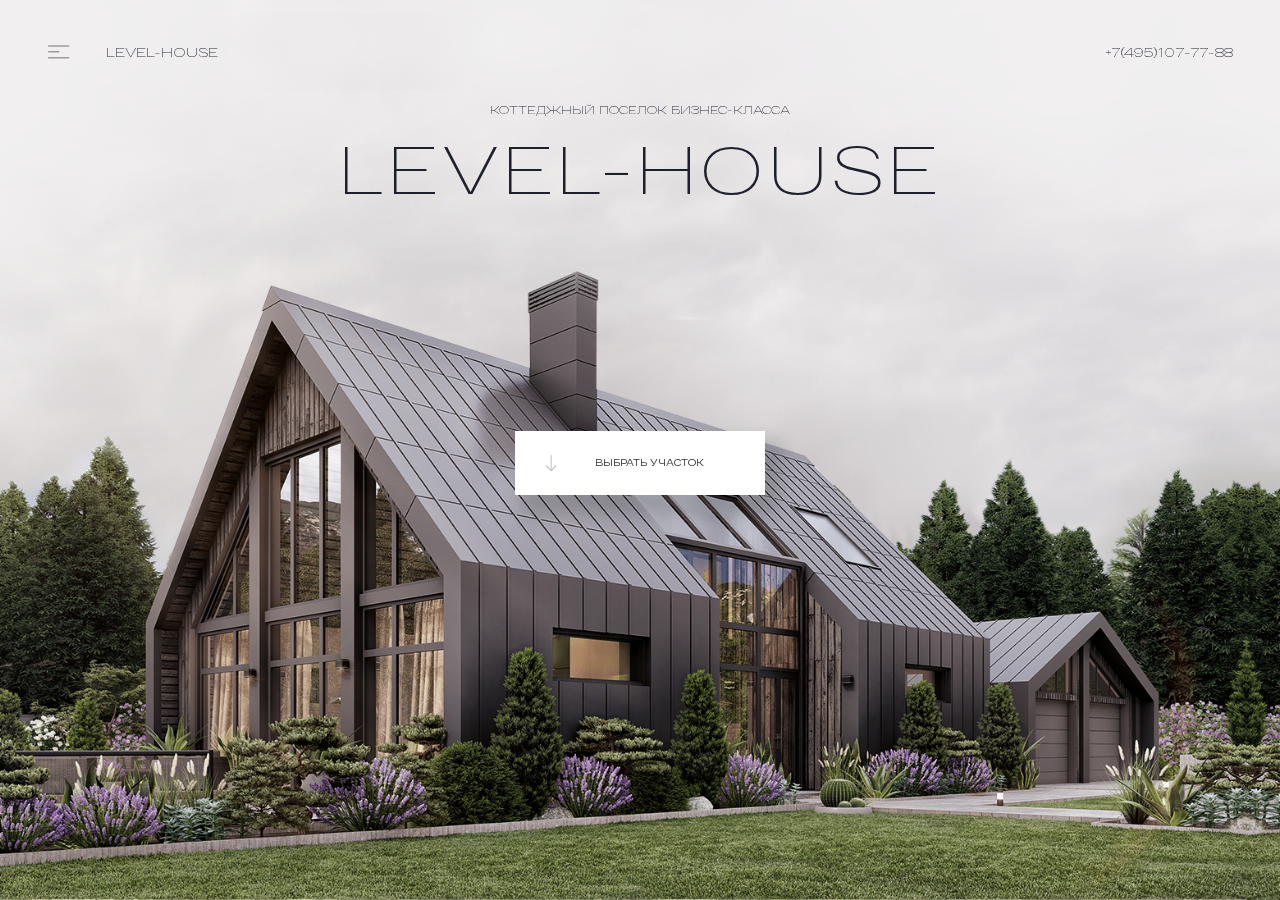
==== index.html @ c8d1fe2a "Add files via upload" ====
<!DOCTYPE html>
<html lang="ru">
<head>
	<meta charset="UTF-8">
	<title>Продажа участков в современном коттеджном посёлке Level House</title>
	<meta name="viewport" content="width=device-width, initial-scale=1 , maximum-scale=1">
	<meta name="format-detection" content="telephone=no">
	<!-- title icon-->
	<link rel="icon" href="img/favic.png" sizes="32x32" />
	<!-- libs css-->
	<link rel="stylesheet" href="css/libs.min.css">
	<!-- main css -->
	<link rel="stylesheet" href="libs/OwlCarousel2-2.3.4/dist/assets/owl.carousel.min.css">
	<link rel="stylesheet" href="libs/OwlCarousel2-2.3.4/dist/assets/owl.theme.default.min.css">
	<link rel="stylesheet" href="css/main.css">
</head>
<body class="">

<div class="dark-window"></div>
<div class="modal-window  modal-window__1">
	<div class="modal-window_close">
		<span>x</span>
	</div>
	<h2 class="modal-window__title">
		КОТТЕДЖ 110 М.КВ 
	</h2>
	<h3 class="modal-window__subtitle">
		Краткое описание дома
	</h3>
	<div class="modal-window-slider">
		<img src="img/1/dom-1 (1).jpg" alt="" class="modal-window-slide">
		<img src="img/1/dom-1 (2).jpg" alt="" class="modal-window-slide">
		<img src="img/1/dom-1 (3).jpg" alt="" class="modal-window-slide">
		<img src="img/1/dom-1 (4).jpg" alt="" class="modal-window-slide">
	</div>	
	<div class="modal-window-subslider">
		<img src="img/1/dom-1 (1).jpg" alt="" class="modal-window-subslider__slide">
		<img src="img/1/dom-1 (2).jpg" alt="" class="modal-window-subslider__slide">
		<img src="img/1/dom-1 (3).jpg" alt="" class="modal-window-subslider__slide">
		<img src="img/1/dom-1 (4).jpg" alt="" class="modal-window-subslider__slide">
	</div>
	<div class="modal-wrapper">
		<div class="homes-slide-left">
			<h3 class="homes-slide__text">
				110 М.КВ
			</h3>
			<div class="homes-slide__option">
				<span class="homes-slide__opt">
					Большая кухня
				</span>
				<span class="homes-slide__opt">
					Сдвоенный зал        
				</span>
			</div>
		</div>
		<div class="homes-arrows">
			<a class="homes-arrow homes-arrow__prev modal__arrow_prev">
				<img src="img/arrows-left.png" alt="">
			</a>
			<a class="homes-arrow homes-arrow__next modal__arrow_next">
				<img src="img/arrows-left.png" alt="">
			</a>
		</div>	
	</div>
</div>
<div class="modal-window modal-window__2">
	<div class="modal-window_close">
		<span>x</span>
	</div>
	<h2 class="modal-window__title">
		КОТТЕДЖ 150 М.КВ 
	</h2>
	<h3 class="modal-window__subtitle">
		Краткое описание дома
	</h3>
	<div class="modal-window-slider">
		<img src="img/2/dom-2 (1).jpg" alt="" class="modal-window-slide">
		<img src="img/2/dom-2 (2).jpg" alt="" class="modal-window-slide">
		<img src="img/2/dom-2 (3).jpg" alt="" class="modal-window-slide">
		<img src="img/2/dom-2 (4).jpg" alt="" class="modal-window-slide">
	</div>	
	<div class="modal-window-subslider">
		<img src="img/2/dom-2 (1).jpg" alt="" class="modal-window-subslider__slide">
		<img src="img/2/dom-2 (2).jpg" alt="" class="modal-window-subslider__slide">
		<img src="img/2/dom-2 (3).jpg" alt="" class="modal-window-subslider__slide">
		<img src="img/2/dom-2 (4).jpg" alt="" class="modal-window-subslider__slide">
	</div>
	<div class="modal-wrapper">
		<div class="homes-slide-left">
			<h3 class="homes-slide__text">
				150 М.КВ
			</h3>
			<div class="homes-slide__option">
				<span class="homes-slide__opt">
					Большая кухня
				</span>
				<span class="homes-slide__opt">
					Сдвоенный зал        
				</span>
			</div>
		</div>
		<div class="homes-arrows">
			<a class="homes-arrow homes-arrow__prev modal__arrow_prev">
				<img src="img/arrows-left.png" alt="">
			</a>
			<a class="homes-arrow homes-arrow__next modal__arrow_next">
				<img src="img/arrows-left.png" alt="">
			</a>
		</div>	
	</div>
</div>
<div class="modal-window modal-window__3">
	<div class="modal-window_close">
		<span>x</span>
	</div>
	<h2 class="modal-window__title">
		КОТТЕДЖ 200 М.КВ 
	</h2>
	<h3 class="modal-window__subtitle">
		Краткое описание дома
	</h3>
	<div class="modal-window-slider">
		<img src="img/3/1.jpg" alt="" class="modal-window-slide">
		<img src="img/3/2.jpg" alt="" class="modal-window-slide">
		<img src="img/3/3.jpg" alt="" class="modal-window-slide">
		<img src="img/3/4.jpg" alt="" class="modal-window-slide">
	</div>	
	<div class="modal-window-subslider">
		<img src="img/3/1.jpg" alt="" class="modal-window-subslider__slide">
		<img src="img/3/2.jpg" alt="" class="modal-window-subslider__slide">
		<img src="img/3/3.jpg" alt="" class="modal-window-subslider__slide">
		<img src="img/3/4.jpg" alt="" class="modal-window-subslider__slide">
	</div>
	<div class="modal-wrapper">
		<div class="homes-slide-left">
			<h3 class="homes-slide__text">
				200 М.КВ
			</h3>
			<div class="homes-slide__option">
				<span class="homes-slide__opt">
					Большая кухня
				</span>
				<span class="homes-slide__opt">
					Сдвоенный зал        
				</span>
			</div>
		</div>
		<div class="homes-arrows">
			<a class="homes-arrow homes-arrow__prev modal__arrow_prev">
				<img src="img/arrows-left.png" alt="">
			</a>
			<a class="homes-arrow homes-arrow__next modal__arrow_next">
				<img src="img/arrows-left.png" alt="">
			</a>
		</div>	
	</div>
</div>

<div class="slider-page">
	

	<div class="slider_item header">
			
			<img src="img/header-bg-mobile (1).png" alt="" class="header-bg mob-true">
			<nav class="header-nav wow fadeInUp" data-wow-delay="0.6s">
				<div class="header-nav-left">
					<svg class="burger-button" id="Layer_1" enable-background="new 0 0 64 64" viewBox="0 0 64 64" xmlns="http://www.w3.org/2000/svg"><g><g><g><path d="m59.5 18.5h-55c-1.1 0-2-.9-2-2s.9-2 2-2h55c1.1 0 2 .9 2 2s-.9 2-2 2z"/></g></g></g><g><g><g><path d="m32.5 34.5h-28c-1.1 0-2-.9-2-2s.9-2 2-2h28c1.1 0 2 .9 2 2s-.9 2-2 2z"/></g></g></g><g><g><g><path d="m59.5 50.5h-55c-1.1 0-2-.9-2-2s.9-2 2-2h55c1.1 0 2 .9 2 2s-.9 2-2 2z"/></g></g></g></svg>
					<a href="index.html" class="header-nav__text">
						LEVEL-HOUSE
					</a>
					<svg class="modal-menu__img" id="svg1304" viewBox="0 0 6.3499999 6.3500002" xmlns="http://www.w3.org/2000/svg" xmlns:svg="http://www.w3.org/2000/svg"><g id="layer1" transform="translate(0 -290.65)"><path id="path1319" d="m.79117878 291.17604a.26460982.26460982 0 0 0 -.1855185.45475l2.19521522 2.19418-2.19521522 2.1947a.26460982.26460982 0 1 0 .375171.3731l2.19418152-2.19418 2.1946981 2.19418a.26460982.26460982 0 1 0 .3731038-.3731l-2.1941814-2.1947 2.1941814-2.19418a.26460982.26460982 0 0 0 -.1917195-.45475.26460982.26460982 0 0 0 -.1813843.0801l-2.1946981 2.19469-2.19418152-2.19469a.26460982.26460982 0 0 0 -.1896525-.0801z" font-variant-ligatures="normal" font-variant-position="normal" font-variant-caps="normal" font-variant-numeric="normal" font-variant-alternates="normal" font-feature-settings="normal" text-indent="0" text-align="start" text-decoration-line="none" text-decoration-style="solid" text-decoration-color="rgb(0,0,0)" text-transform="none" text-orientation="mixed" white-space="normal" shape-padding="0" isolation="auto" mix-blend-mode="normal" solid-color="rgb(0,0,0)" solid-opacity="1" vector-effect="none"/></g></svg>
					<div class="modal-menu">
						
						
						<ul class="modal-menu__list">
							<li class="modal-menu__item">
								<a href="#" class="modal-menu__item_1">ГЛАВНАЯ</a>
							</li>
							<li class="modal-menu__item">
								<a href="#" class="modal-menu__item_2">НАШИ ПРОЕКТЫ</a>
							</li>
							<li class="modal-menu__item">
								<a href="#" class="modal-menu__item_3">ВЫБРАТЬ УЧАСТОК  </a>                                      
							</li>
							<li class="modal-menu__item">
								<a href="#" class="modal-menu__item_4">РАССРОЧКА</a>
							</li>
							<li class="modal-menu__item">
								<a href="#" class="modal-menu__item_5">КОНТАКТЫ</a>
							</li>
						</ul>
					</div>
				</div>
				<div class="header-nav-right">
					<a href="tel:+7(495)107-77-88" class="header-nav-phone">
						+7(495)107-77-88
					</a>
				</div>
			</nav>
			<div class="container header-content">
				<h2 class="header-subtitle wow fadeInUp" data-wow-delay="0.6s">
					КОТТЕДЖНЫЙ ПОСЕЛОК БИЗНЕС-КЛАССА
				</h2>
				<h1 class="header-title wow fadeInUp" data-wow-delay="0.6s">
					LEVEL-HOUSE
				</h1>
				<a href="#" class="modal-menu__item_3 header-btn btn-opacity wow fadeInUp" data-wow-delay="0.6s">
					<img class="pc-true" src="img/arrow-bottom.png" alt="">
					<img class="mob-true" src="img/arrow-bottom_white.png" alt="">
					<span>ВЫБРАТЬ УЧАСТОК</span>
				</a>
			</div>
	</div>
	<div class="slider_item homes">
		
		<div class="container">
			<div class="homes-top">
				<h2 class="homes-title" data-animation="fadeInLeft" data-delay="0.3s">
					КОМФОРТ,
					ТЕПЛО,
					ТЕХНОЛОГИИ
				</h2>
				<p class="homes-text" data-animation="fadeInRight" data-delay="0.3s">
					В нашей архитектуре поселка, мы при- <br class="pc-true">
					держиваемся единого стиля фасадов.
					<br>
					<br>
					Место высоких заборов, мы засеиваем <br class="pc-true">
					приусадебные участки живой изгородью.
				</p>
				<div class="homes-arrows" data-animation="fadeInUp" data-delay="0.3s">
					<a class="homes-arrow homes-arrow__prev hms-arrow__prev">
						
						<?xml version="1.0" encoding="iso-8859-1"?>
						<!-- Generator: Adobe Illustrator 19.0.0, SVG Export Plug-In . SVG Version: 6.00 Build 0)  -->
						<svg version="1.1" id="Capa_1" xmlns="http://www.w3.org/2000/svg" xmlns:xlink="http://www.w3.org/1999/xlink" x="0px" y="0px"
							 viewBox="0 0 512.009 512.009" style="enable-background:new 0 0 512.009 512.009;" xml:space="preserve">
						<g>
							<g>
								<path d="M508.625,247.801L508.625,247.801L392.262,131.437c-4.18-4.881-11.526-5.45-16.407-1.269
									c-4.881,4.18-5.45,11.526-1.269,16.407c0.39,0.455,0.814,0.88,1.269,1.269l96.465,96.582H11.636C5.21,244.426,0,249.636,0,256.063
									s5.21,11.636,11.636,11.636H472.32l-96.465,96.465c-4.881,4.18-5.45,11.526-1.269,16.407s11.526,5.45,16.407,1.269
									c0.455-0.39,0.88-0.814,1.269-1.269l116.364-116.364C513.137,259.67,513.137,252.34,508.625,247.801z"/>
							</g>
						</g>
						<g>
						</g>
						<g>
						</g>
						<g>
						</g>
						<g>
						</g>
						<g>
						</g>
						<g>
						</g>
						<g>
						</g>
						<g>
						</g>
						<g>
						</g>
						<g>
						</g>
						<g>
						</g>
						<g>
						</g>
						<g>
						</g>
						<g>
						</g>
						<g>
						</g>
						</svg>

					</a>
					<a class="homes-arrow homes-arrow__next hms-arrow__next">
						
						<?xml version="1.0" encoding="iso-8859-1"?>
						<!-- Generator: Adobe Illustrator 19.0.0, SVG Export Plug-In . SVG Version: 6.00 Build 0)  -->
						<svg version="1.1" id="Capa_1" xmlns="http://www.w3.org/2000/svg" xmlns:xlink="http://www.w3.org/1999/xlink" x="0px" y="0px"
							 viewBox="0 0 512.009 512.009" style="enable-background:new 0 0 512.009 512.009;" xml:space="preserve">
						<g>
							<g>
								<path d="M508.625,247.801L508.625,247.801L392.262,131.437c-4.18-4.881-11.526-5.45-16.407-1.269
									c-4.881,4.18-5.45,11.526-1.269,16.407c0.39,0.455,0.814,0.88,1.269,1.269l96.465,96.582H11.636C5.21,244.426,0,249.636,0,256.063
									s5.21,11.636,11.636,11.636H472.32l-96.465,96.465c-4.881,4.18-5.45,11.526-1.269,16.407s11.526,5.45,16.407,1.269
									c0.455-0.39,0.88-0.814,1.269-1.269l116.364-116.364C513.137,259.67,513.137,252.34,508.625,247.801z"/>
							</g>
						</g>
						<g>
						</g>
						<g>
						</g>
						<g>
						</g>
						<g>
						</g>
						<g>
						</g>
						<g>
						</g>
						<g>
						</g>
						<g>
						</g>
						<g>
						</g>
						<g>
						</g>
						<g>
						</g>
						<g>
						</g>
						<g>
						</g>
						<g>
						</g>
						<g>
						</g>
						</svg>

					</a>
				</div>	
			</div>
				
		</div>
		<div class="homes-slider">
			<div class="homes-slide" data-animation="fadeInUp" data-delay="0.3s">
				<img src="img/1/dom-1 (2).jpg" alt="" class="homes-slide-img">
				<div class="homes-slide-bottom">
					<div class="homes-slide-left">
						<h3 class="homes-slide__text">
							110 М.КВ
						</h3>
						<div class="homes-slide__option">
							<span class="homes-slide__opt">
								Большая кухня
							</span>
							<span class="homes-slide__opt">
								Сдвоенный зал        
							</span>
						</div>
					</div>
					<div class="homes-slide-right">
						<a href="#" class="homes-btn__more homes-btn__more_1">
							ПОДРОБНЕЕ
						</a>
						<a href="#" class="homes-btn__more homes-btn_panoram">
							<img src="img/glaz.png" alt="">
							ПАНОРАМА
						</a>
					</div>
				</div>
			</div>
			<div class="homes-slide" data-animation="fadeInUp" data-delay="0.3s">
				<img src="img/2/dom-2 (1).jpg" alt="" class="homes-slide-img">
				<div class="homes-slide-bottom">
					<div class="homes-slide-left">
						<h3 class="homes-slide__text">
							150 М.КВ
						</h3>
						<div class="homes-slide__option">
							<span class="homes-slide__opt">
								Большая кухня
							</span>
							<span class="homes-slide__opt">
								Сдвоенный зал        
							</span>
						</div>
					</div>
					<div class="homes-slide-right">
						<a href="#" class="homes-btn__more homes-btn__more_2">
							ПОДРОБНЕЕ
						</a>
						<a href="#" class="homes-btn__more homes-btn_panoram">
							<img src="img/glaz.png" alt="">
							ПАНОРАМА
						</a>
					</div>
				</div>
			</div>
			<div class="homes-slide" data-animation="fadeInUp" data-delay="0.3s">
				<img src="img/3/1.jpg" alt="" class="homes-slide-img">
				<div class="homes-slide-bottom">
					<div class="homes-slide-left">
						<h3 class="homes-slide__text">
							200 М.КВ
						</h3>
						<div class="homes-slide__option">
							<span class="homes-slide__opt">
								Большая кухня
							</span>
							<span class="homes-slide__opt">
								Сдвоенный зал        
							</span>
						</div>
					</div>
					<div class="homes-slide-right">
						<a href="#" class="homes-btn__more homes-btn__more_3">
							ПОДРОБНЕЕ
						</a>
						<a href="#" class="homes-btn__more homes-btn_panoram">
							<img src="img/glaz.png" alt="">
							ПАНОРАМА
						</a>
					</div>
				</div>
			</div>
			
		</div>
	</div>
	<div class="slider_item maps" id="maps">
		<img src="img/map.png" alt="" class="maps-img pc-true" data-animation="fadeIn" data-delay="0.3s">
		<img src="img/map-mobile.png" alt="" class="maps-img mob-true">
		<div class="container">
			<div class="maps-content" data-animation="fadeInLeft" data-delay="0.3s">
				<a href="#" class="homes-btn__more homes-btn_panoram">
					<img src="img/glaz.png" alt="">
					ПАНОРАМА
				</a>
				<ul class="maps-list">
					<li class="maps-list__item">
						<a href="#">
							КПП
						</a>
					</li>
					<li class="maps-list__item">
						<a href="#">
							ГОСТЕВАЯ ПАРКОВКА
						</a>
					</li>
					<li class="maps-list__item">
						<a href="#">
							ЗОНА БАРБЕКЮ №1
						</a>
					</li>
					<li class="maps-list__item">
						<a href="#">
							ТЕННИСТНЫЙ КОРТ
						</a>
					</li>
					<li class="maps-list__item">
						<a href="#">
							СПОРТИВНАЯ ПЛОЩАДКА
						</a>
					</li>
					<li class="maps-list__item">
						<a href="#">
							ПРОГУЛОЧНАЯ ЗОНА
						</a>
					</li>
					<li class="maps-list__item">
						<a href="#">
							ДЕТСКАЯ ПЛОЩАКА №1
						</a>
					</li>
					<li class="maps-list__item">
						<a href="#">
							ДЕТСКАЯ ПЛОЩАКА №2
						</a>
					</li>
					<li class="maps-list__item">
						<a href="#">
							ЗОНА ТОРГОВЛИ
						</a>
					</li>
					<li class="maps-list__item">
						<a href="#">
							ЗОНА БАРБЕКЮ №2
						</a>
					</li>
					<li class="maps-list__item">
						<a href="#">
							ПЛЯЖ №1
						</a>
					</li>
					<li class="maps-list__item">
						<a href="#">
							ПЛЯЖ №2
						</a>
					</li>
				</ul>
			</div>
		</div>
	</div>
	<section class="slider_item contacts">
		<img src="img/contact-bg.png" alt="" class="contacts-bg pc-true">
		<img src="img/contacts-lien-mob (1).png" alt="" class="contacts-bg mob-true">
		<img src="img/phone.png" alt="" class="contacts-phone" data-animation="fadeInLeft" data-delay="0.3s">
		<div class="container">
			<div class="contacts-content" data-animation="fadeInRight" data-delay="0.3s">
				<h3 class="contacts-subtitle">
					СВЯЖИТЕСЬ
				</h3>
				<h2 class="contacts-title">
					С НАМИ
				</h2>
				<form action="" class="contacts-form">
					<input type="text" class="contacts-form__input" placeholder="ВАШЕ ИМЯ">
					
					<input type="text" class="contacts-form__input" placeholder="+7 (925)-11-11-111">
					<button class="contacts-form__btn btn-opacity">
						<img src="img/arrow-top.png" alt="">
						<span>ОСТАВИТЬ ЗАЯВКУ</span>
					</button>
					<div class="contacts-bottom">
						<div class="contacts-block">
							<img src="img/yes.png" alt="">
						</div>
						<p class="contacts-bottom__text">
							Вы соглашаетесь с 
							условиями обработки <br>
							персональных данных  
							<a href="">(ознакомиться)</a>
						</p>
					</div>
				</form>
			</div>
		</div>
	</section>
	<div class="slider_item slider-slide slider-slide-1 slider-slide-white">
		<div class="header-nav" data-animation="fadeInUp" data-delay="0.3s">
			<div class="header-nav-left">
					<svg class="burger-button" id="Layer_1" enable-background="new 0 0 64 64" viewBox="0 0 64 64" xmlns="http://www.w3.org/2000/svg"><g><g><g><path d="m59.5 18.5h-55c-1.1 0-2-.9-2-2s.9-2 2-2h55c1.1 0 2 .9 2 2s-.9 2-2 2z"/></g></g></g><g><g><g><path d="m32.5 34.5h-28c-1.1 0-2-.9-2-2s.9-2 2-2h28c1.1 0 2 .9 2 2s-.9 2-2 2z"/></g></g></g><g><g><g><path d="m59.5 50.5h-55c-1.1 0-2-.9-2-2s.9-2 2-2h55c1.1 0 2 .9 2 2s-.9 2-2 2z"/></g></g></g></svg>
					<a href="index.html" class="header-nav__text">
						LEVEL-HOUSE
					</a>
					<svg class="modal-menu__img" id="svg1304" viewBox="0 0 6.3499999 6.3500002" xmlns="http://www.w3.org/2000/svg" xmlns:svg="http://www.w3.org/2000/svg"><g id="layer1" transform="translate(0 -290.65)"><path id="path1319" d="m.79117878 291.17604a.26460982.26460982 0 0 0 -.1855185.45475l2.19521522 2.19418-2.19521522 2.1947a.26460982.26460982 0 1 0 .375171.3731l2.19418152-2.19418 2.1946981 2.19418a.26460982.26460982 0 1 0 .3731038-.3731l-2.1941814-2.1947 2.1941814-2.19418a.26460982.26460982 0 0 0 -.1917195-.45475.26460982.26460982 0 0 0 -.1813843.0801l-2.1946981 2.19469-2.19418152-2.19469a.26460982.26460982 0 0 0 -.1896525-.0801z" font-variant-ligatures="normal" font-variant-position="normal" font-variant-caps="normal" font-variant-numeric="normal" font-variant-alternates="normal" font-feature-settings="normal" text-indent="0" text-align="start" text-decoration-line="none" text-decoration-style="solid" text-decoration-color="rgb(0,0,0)" text-transform="none" text-orientation="mixed" white-space="normal" shape-padding="0" isolation="auto" mix-blend-mode="normal" solid-color="rgb(0,0,0)" solid-opacity="1" vector-effect="none"/></g></svg>
					<div class="modal-menu">
						
						
						<ul class="modal-menu__list">
							<li class="modal-menu__item">
								<a href="#" class="modal-menu__item_1">ГЛАВНАЯ</a>
							</li>
							<li class="modal-menu__item">
								<a href="#" class="modal-menu__item_2">НАШИ ПРОЕКТЫ</a>
							</li>
							<li class="modal-menu__item">
								<a href="#" class="modal-menu__item_3">ВЫБРАТЬ УЧАСТОК  </a>                                      
							</li>
							<li class="modal-menu__item">
								<a href="#" class="modal-menu__item_4">РАССРОЧКА</a>
							</li>
							<li class="modal-menu__item">
								<a href="#" class="modal-menu__item_5">КОНТАКТЫ</a>
							</li>
						</ul>
					</div>
				</div>
				<div class="header-nav-right">
					<a href="tel:+7(495)107-77-88" class="header-nav-phone">
						+7(495)107-77-88
					</a>
				</div>
		</div>
		<div class="container">
			<h2 class="slider-slide__title" data-animation="fadeInUp" data-delay="0.3s">
				ПРИРОДНЫЙ <br>
				ЗАПОВЕДНИК
			</h2>
		</div>
		<div class="slider-slide-text" data-animation="fadeInUp" data-delay="0.3s">
			Единственный заповедник Московской области — это <br>
			островок дикой природы вблизи густонаселенного <br>
			мегаполиса. Здесь можно увидеть уникальные для <br>
			Подмосковья растения и получить незабываемые <br>
			впечатления от встречи с дикими зверями в лесу.
		</div>
	</div>
	<div class="slider_item slider-slide slider-slide-2">
		<div class="header-nav" data-animation="fadeInUp" data-delay="0.3s">
			<div class="header-nav-left">
					<svg class="burger-button" id="Layer_1" enable-background="new 0 0 64 64" viewBox="0 0 64 64" xmlns="http://www.w3.org/2000/svg"><g><g><g><path d="m59.5 18.5h-55c-1.1 0-2-.9-2-2s.9-2 2-2h55c1.1 0 2 .9 2 2s-.9 2-2 2z"/></g></g></g><g><g><g><path d="m32.5 34.5h-28c-1.1 0-2-.9-2-2s.9-2 2-2h28c1.1 0 2 .9 2 2s-.9 2-2 2z"/></g></g></g><g><g><g><path d="m59.5 50.5h-55c-1.1 0-2-.9-2-2s.9-2 2-2h55c1.1 0 2 .9 2 2s-.9 2-2 2z"/></g></g></g></svg>
					<a href="index.html" class="header-nav__text">
						LEVEL-HOUSE
					</a>
					<svg class="modal-menu__img" id="svg1304" viewBox="0 0 6.3499999 6.3500002" xmlns="http://www.w3.org/2000/svg" xmlns:svg="http://www.w3.org/2000/svg"><g id="layer1" transform="translate(0 -290.65)"><path id="path1319" d="m.79117878 291.17604a.26460982.26460982 0 0 0 -.1855185.45475l2.19521522 2.19418-2.19521522 2.1947a.26460982.26460982 0 1 0 .375171.3731l2.19418152-2.19418 2.1946981 2.19418a.26460982.26460982 0 1 0 .3731038-.3731l-2.1941814-2.1947 2.1941814-2.19418a.26460982.26460982 0 0 0 -.1917195-.45475.26460982.26460982 0 0 0 -.1813843.0801l-2.1946981 2.19469-2.19418152-2.19469a.26460982.26460982 0 0 0 -.1896525-.0801z" font-variant-ligatures="normal" font-variant-position="normal" font-variant-caps="normal" font-variant-numeric="normal" font-variant-alternates="normal" font-feature-settings="normal" text-indent="0" text-align="start" text-decoration-line="none" text-decoration-style="solid" text-decoration-color="rgb(0,0,0)" text-transform="none" text-orientation="mixed" white-space="normal" shape-padding="0" isolation="auto" mix-blend-mode="normal" solid-color="rgb(0,0,0)" solid-opacity="1" vector-effect="none"/></g></svg>
					<div class="modal-menu">
						
						
						<ul class="modal-menu__list">
							<li class="modal-menu__item">
								<a href="#" class="modal-menu__item_1">ГЛАВНАЯ</a>
							</li>
							<li class="modal-menu__item">
								<a href="#" class="modal-menu__item_2">НАШИ ПРОЕКТЫ</a>
							</li>
							<li class="modal-menu__item">
								<a href="#" class="modal-menu__item_3">ВЫБРАТЬ УЧАСТОК  </a>                                      
							</li>
							<li class="modal-menu__item">
								<a href="#" class="modal-menu__item_4">РАССРОЧКА</a>
							</li>
							<li class="modal-menu__item">
								<a href="#" class="modal-menu__item_5">КОНТАКТЫ</a>
							</li>
						</ul>
					</div>
				</div>
				<div class="header-nav-right">
					<a href="tel:+7(495)107-77-88" class="header-nav-phone">
						+7(495)107-77-88
					</a>
				</div>
		</div>
		<div class="container">
			<h2 class="slider-slide__title" data-animation="fadeInUp" data-delay="0.3s">
				 ТРИ ОЗЕРА
			</h2>
			<h3 class="slider-slide__subtitle" data-animation="fadeInUp" data-delay="0.3s">
				В ПЕШЕЙ ДОСТУПНОСТИ ОТ ВАШЕГО ДОМА
			</h3>
		</div>
	</div>
	<div class="slider_item slider-slide slider-slide-3 slider-slide-white">
		<nav class="header-nav" data-animation="fadeInUp" data-delay="0.3s">
			<div class="header-nav-left">
					<svg class="burger-button" id="Layer_1" enable-background="new 0 0 64 64" viewBox="0 0 64 64" xmlns="http://www.w3.org/2000/svg"><g><g><g><path d="m59.5 18.5h-55c-1.1 0-2-.9-2-2s.9-2 2-2h55c1.1 0 2 .9 2 2s-.9 2-2 2z"/></g></g></g><g><g><g><path d="m32.5 34.5h-28c-1.1 0-2-.9-2-2s.9-2 2-2h28c1.1 0 2 .9 2 2s-.9 2-2 2z"/></g></g></g><g><g><g><path d="m59.5 50.5h-55c-1.1 0-2-.9-2-2s.9-2 2-2h55c1.1 0 2 .9 2 2s-.9 2-2 2z"/></g></g></g></svg>
					<a href="index.html" class="header-nav__text">
						LEVEL-HOUSE
					</a>
					<svg class="modal-menu__img" id="svg1304" viewBox="0 0 6.3499999 6.3500002" xmlns="http://www.w3.org/2000/svg" xmlns:svg="http://www.w3.org/2000/svg"><g id="layer1" transform="translate(0 -290.65)"><path id="path1319" d="m.79117878 291.17604a.26460982.26460982 0 0 0 -.1855185.45475l2.19521522 2.19418-2.19521522 2.1947a.26460982.26460982 0 1 0 .375171.3731l2.19418152-2.19418 2.1946981 2.19418a.26460982.26460982 0 1 0 .3731038-.3731l-2.1941814-2.1947 2.1941814-2.19418a.26460982.26460982 0 0 0 -.1917195-.45475.26460982.26460982 0 0 0 -.1813843.0801l-2.1946981 2.19469-2.19418152-2.19469a.26460982.26460982 0 0 0 -.1896525-.0801z" font-variant-ligatures="normal" font-variant-position="normal" font-variant-caps="normal" font-variant-numeric="normal" font-variant-alternates="normal" font-feature-settings="normal" text-indent="0" text-align="start" text-decoration-line="none" text-decoration-style="solid" text-decoration-color="rgb(0,0,0)" text-transform="none" text-orientation="mixed" white-space="normal" shape-padding="0" isolation="auto" mix-blend-mode="normal" solid-color="rgb(0,0,0)" solid-opacity="1" vector-effect="none"/></g></svg>
					<div class="modal-menu">
						
						
						<ul class="modal-menu__list">
							<li class="modal-menu__item">
								<a href="#" class="modal-menu__item_1">ГЛАВНАЯ</a>
							</li>
							<li class="modal-menu__item">
								<a href="#" class="modal-menu__item_2">НАШИ ПРОЕКТЫ</a>
							</li>
							<li class="modal-menu__item">
								<a href="#" class="modal-menu__item_3">ВЫБРАТЬ УЧАСТОК  </a>                                      
							</li>
							<li class="modal-menu__item">
								<a href="#" class="modal-menu__item_4">РАССРОЧКА</a>
							</li>
							<li class="modal-menu__item">
								<a href="#" class="modal-menu__item_5">КОНТАКТЫ</a>
							</li>
						</ul>
					</div>
				</div>
				<div class="header-nav-right">
					<a href="tel:+7(495)107-77-88" class="header-nav-phone">
						+7(495)107-77-88
					</a>
				</div>
		</nav>
		<div class="container">
			<h2 class="slider-slide__title" style="opacity: 0">
				СЧАСТЛИВОЕ
			</h2>
			<h3 class="slider-slide__subtitle" style="opacity: 0">
				ДЕТСТВО
			</h3>
			<a href="#maps" class="modal-menu__item_3 header-btn btn-opacity" data-animation="fadeInUp" data-delay="0.3s">
				<img src="img/home.png" alt="">
				<span>ВЫБРАТЬ УЧАСТОК</span>
			</a>
		</div>
	</div>
	<div class="slider_item slider-slide slider-slide-4">
		<div class="header-nav" data-animation="fadeInUp" data-delay="0.3s">
			<div class="header-nav-left">
					<svg class="burger-button" id="Layer_1" enable-background="new 0 0 64 64" viewBox="0 0 64 64" xmlns="http://www.w3.org/2000/svg"><g><g><g><path d="m59.5 18.5h-55c-1.1 0-2-.9-2-2s.9-2 2-2h55c1.1 0 2 .9 2 2s-.9 2-2 2z"/></g></g></g><g><g><g><path d="m32.5 34.5h-28c-1.1 0-2-.9-2-2s.9-2 2-2h28c1.1 0 2 .9 2 2s-.9 2-2 2z"/></g></g></g><g><g><g><path d="m59.5 50.5h-55c-1.1 0-2-.9-2-2s.9-2 2-2h55c1.1 0 2 .9 2 2s-.9 2-2 2z"/></g></g></g></svg>
					<a href="index.html" class="header-nav__text">
						LEVEL-HOUSE
					</a>
					<svg class="modal-menu__img" id="svg1304" viewBox="0 0 6.3499999 6.3500002" xmlns="http://www.w3.org/2000/svg" xmlns:svg="http://www.w3.org/2000/svg"><g id="layer1" transform="translate(0 -290.65)"><path id="path1319" d="m.79117878 291.17604a.26460982.26460982 0 0 0 -.1855185.45475l2.19521522 2.19418-2.19521522 2.1947a.26460982.26460982 0 1 0 .375171.3731l2.19418152-2.19418 2.1946981 2.19418a.26460982.26460982 0 1 0 .3731038-.3731l-2.1941814-2.1947 2.1941814-2.19418a.26460982.26460982 0 0 0 -.1917195-.45475.26460982.26460982 0 0 0 -.1813843.0801l-2.1946981 2.19469-2.19418152-2.19469a.26460982.26460982 0 0 0 -.1896525-.0801z" font-variant-ligatures="normal" font-variant-position="normal" font-variant-caps="normal" font-variant-numeric="normal" font-variant-alternates="normal" font-feature-settings="normal" text-indent="0" text-align="start" text-decoration-line="none" text-decoration-style="solid" text-decoration-color="rgb(0,0,0)" text-transform="none" text-orientation="mixed" white-space="normal" shape-padding="0" isolation="auto" mix-blend-mode="normal" solid-color="rgb(0,0,0)" solid-opacity="1" vector-effect="none"/></g></svg>
					<div class="modal-menu">
						
						
						<ul class="modal-menu__list">
							<li class="modal-menu__item">
								<a href="#" class="modal-menu__item_1">ГЛАВНАЯ</a>
							</li>
							<li class="modal-menu__item">
								<a href="#" class="modal-menu__item_2">НАШИ ПРОЕКТЫ</a>
							</li>
							<li class="modal-menu__item">
								<a href="#" class="modal-menu__item_3">ВЫБРАТЬ УЧАСТОК  </a>                                      
							</li>
							<li class="modal-menu__item">
								<a href="#" class="modal-menu__item_4">РАССРОЧКА</a>
							</li>
							<li class="modal-menu__item">
								<a href="#" class="modal-menu__item_5">КОНТАКТЫ</a>
							</li>
						</ul>
					</div>
				</div>
				<div class="header-nav-right">
					<a href="tel:+7(495)107-77-88" class="header-nav-phone">
						+7(495)107-77-88
					</a>
				</div>
		</div>
		<div class="container">
			<h2 class="slider-slide__title" data-animation="fadeInUp" data-delay="0.3s">
				ОХРАНА
			</h2>
			<h3 class="slider-slide__subtitle" data-animation="fadeInUp" data-delay="0.3s">
				ПО ВСЕМУ ПЕРИМЕТРУ ПОСЕЛКА
			</h3>
			<div class="slider-slide-text" data-animation="fadeInUp" data-delay="0.3s">
				Посёлок расположен у истока  Приокско — Терасного <br>
				заповедника прославившимся своим неповторимым <br>
				хвойным лесом. Среди природы и чистейшего воздуха <br>
				мы решили построить наш общий дом.
			</div>
		</div>
	</div>
	<div class="slider_item slider-slide slider-slide-5">
		<div class="header-nav" data-animation="fadeInUp" data-delay="0.3s">
			<div class="header-nav-left">
					<svg class="burger-button" id="Layer_1" enable-background="new 0 0 64 64" viewBox="0 0 64 64" xmlns="http://www.w3.org/2000/svg"><g><g><g><path d="m59.5 18.5h-55c-1.1 0-2-.9-2-2s.9-2 2-2h55c1.1 0 2 .9 2 2s-.9 2-2 2z"/></g></g></g><g><g><g><path d="m32.5 34.5h-28c-1.1 0-2-.9-2-2s.9-2 2-2h28c1.1 0 2 .9 2 2s-.9 2-2 2z"/></g></g></g><g><g><g><path d="m59.5 50.5h-55c-1.1 0-2-.9-2-2s.9-2 2-2h55c1.1 0 2 .9 2 2s-.9 2-2 2z"/></g></g></g></svg>
					<a href="index.html" class="header-nav__text">
						LEVEL-HOUSE
					</a>
					<svg class="modal-menu__img" id="svg1304" viewBox="0 0 6.3499999 6.3500002" xmlns="http://www.w3.org/2000/svg" xmlns:svg="http://www.w3.org/2000/svg"><g id="layer1" transform="translate(0 -290.65)"><path id="path1319" d="m.79117878 291.17604a.26460982.26460982 0 0 0 -.1855185.45475l2.19521522 2.19418-2.19521522 2.1947a.26460982.26460982 0 1 0 .375171.3731l2.19418152-2.19418 2.1946981 2.19418a.26460982.26460982 0 1 0 .3731038-.3731l-2.1941814-2.1947 2.1941814-2.19418a.26460982.26460982 0 0 0 -.1917195-.45475.26460982.26460982 0 0 0 -.1813843.0801l-2.1946981 2.19469-2.19418152-2.19469a.26460982.26460982 0 0 0 -.1896525-.0801z" font-variant-ligatures="normal" font-variant-position="normal" font-variant-caps="normal" font-variant-numeric="normal" font-variant-alternates="normal" font-feature-settings="normal" text-indent="0" text-align="start" text-decoration-line="none" text-decoration-style="solid" text-decoration-color="rgb(0,0,0)" text-transform="none" text-orientation="mixed" white-space="normal" shape-padding="0" isolation="auto" mix-blend-mode="normal" solid-color="rgb(0,0,0)" solid-opacity="1" vector-effect="none"/></g></svg>
					<div class="modal-menu">
						
						
						<ul class="modal-menu__list">
							<li class="modal-menu__item">
								<a href="#" class="modal-menu__item_1">ГЛАВНАЯ</a>
							</li>
							<li class="modal-menu__item">
								<a href="#" class="modal-menu__item_2">НАШИ ПРОЕКТЫ</a>
							</li>
							<li class="modal-menu__item">
								<a href="#" class="modal-menu__item_3">ВЫБРАТЬ УЧАСТОК  </a>                                      
							</li>
							<li class="modal-menu__item">
								<a href="#" class="modal-menu__item_4">РАССРОЧКА</a>
							</li>
							<li class="modal-menu__item">
								<a href="#" class="modal-menu__item_5">КОНТАКТЫ</a>
							</li>
						</ul>
					</div>
				</div>
				<div class="header-nav-right">
					<a href="tel:+7(495)107-77-88" class="header-nav-phone">
						+7(495)107-77-88
					</a>
				</div>
		</div>
		<div class="container">
			<h2 class="slider-slide__title" data-animation="fadeInUp" data-delay="0.3s">
				ПРОПУСКТНОЙ ПУНКТ И ГОСТЕВОЙ ПАРКИНГ
			</h2>
			<h3 class="slider-slide__subtitle" data-animation="fadeInUp" data-delay="0.3s">
				КПП
			</h3>
			<div class="slider-slide-text" data-animation="fadeInUp" data-delay="0.3s">
				Проезд на территорию поселка, строго контролируется. <br>
				Также вы не будете наблюдать хаотичную парковку <br>
				автомобилей. Мы продумали каждую деталь <br>
				— удобный гостевой паркинг в распоряжении вас и <br>
				ваших гостей.
			</div>
		</div>
	</div>
	<div class="slider_item slider-slide slider-slide-6 slider-slide-white">
		<div class="header-nav" data-animation="fadeInUp" data-delay="0.3s">
			<div class="header-nav-left">
					<svg class="burger-button" id="Layer_1" enable-background="new 0 0 64 64" viewBox="0 0 64 64" xmlns="http://www.w3.org/2000/svg"><g><g><g><path d="m59.5 18.5h-55c-1.1 0-2-.9-2-2s.9-2 2-2h55c1.1 0 2 .9 2 2s-.9 2-2 2z"/></g></g></g><g><g><g><path d="m32.5 34.5h-28c-1.1 0-2-.9-2-2s.9-2 2-2h28c1.1 0 2 .9 2 2s-.9 2-2 2z"/></g></g></g><g><g><g><path d="m59.5 50.5h-55c-1.1 0-2-.9-2-2s.9-2 2-2h55c1.1 0 2 .9 2 2s-.9 2-2 2z"/></g></g></g></svg>
					<a href="index.html" class="header-nav__text">
						LEVEL-HOUSE
					</a>
					<svg class="modal-menu__img" id="svg1304" viewBox="0 0 6.3499999 6.3500002" xmlns="http://www.w3.org/2000/svg" xmlns:svg="http://www.w3.org/2000/svg"><g id="layer1" transform="translate(0 -290.65)"><path id="path1319" d="m.79117878 291.17604a.26460982.26460982 0 0 0 -.1855185.45475l2.19521522 2.19418-2.19521522 2.1947a.26460982.26460982 0 1 0 .375171.3731l2.19418152-2.19418 2.1946981 2.19418a.26460982.26460982 0 1 0 .3731038-.3731l-2.1941814-2.1947 2.1941814-2.19418a.26460982.26460982 0 0 0 -.1917195-.45475.26460982.26460982 0 0 0 -.1813843.0801l-2.1946981 2.19469-2.19418152-2.19469a.26460982.26460982 0 0 0 -.1896525-.0801z" font-variant-ligatures="normal" font-variant-position="normal" font-variant-caps="normal" font-variant-numeric="normal" font-variant-alternates="normal" font-feature-settings="normal" text-indent="0" text-align="start" text-decoration-line="none" text-decoration-style="solid" text-decoration-color="rgb(0,0,0)" text-transform="none" text-orientation="mixed" white-space="normal" shape-padding="0" isolation="auto" mix-blend-mode="normal" solid-color="rgb(0,0,0)" solid-opacity="1" vector-effect="none"/></g></svg>
					<div class="modal-menu">
						
						
						<ul class="modal-menu__list">
							<li class="modal-menu__item">
								<a href="#" class="modal-menu__item_1">ГЛАВНАЯ</a>
							</li>
							<li class="modal-menu__item">
								<a href="#" class="modal-menu__item_2">НАШИ ПРОЕКТЫ</a>
							</li>
							<li class="modal-menu__item">
								<a href="#" class="modal-menu__item_3">ВЫБРАТЬ УЧАСТОК  </a>                                      
							</li>
							<li class="modal-menu__item">
								<a href="#" class="modal-menu__item_4">РАССРОЧКА</a>
							</li>
							<li class="modal-menu__item">
								<a href="#" class="modal-menu__item_5">КОНТАКТЫ</a>
							</li>
						</ul>
					</div>
				</div>
				<div class="header-nav-right">
					<a href="tel:+7(495)107-77-88" class="header-nav-phone">
						+7(495)107-77-88
					</a>
				</div>
		</div>
		<div class="container">
			<h2 class="slider-slide__title" data-animation="fadeInUp" data-delay="0.3s">
				 АЭРОДРОМ «НОВИНКИ»
			</h2>
			<h3 class="slider-slide__subtitle" data-animation="fadeInUp" data-delay="0.3s">
				Получите незабываемые эмоции от летных экскурсий в нашем аэродроме. <br>
				А ценители авиатехники могут совершить прыжок с парашютом <br>
				или посидеть в клубном кафе.
			</h3>
			
		</div>
	</div>
	<div class="slider_item slider-slide slider-slide-7 slider-slide-white">
		<div class="header-nav" data-animation="fadeInUp" data-delay="0.3s">
			<div class="header-nav-left">
					<svg class="burger-button" id="Layer_1" enable-background="new 0 0 64 64" viewBox="0 0 64 64" xmlns="http://www.w3.org/2000/svg"><g><g><g><path d="m59.5 18.5h-55c-1.1 0-2-.9-2-2s.9-2 2-2h55c1.1 0 2 .9 2 2s-.9 2-2 2z"/></g></g></g><g><g><g><path d="m32.5 34.5h-28c-1.1 0-2-.9-2-2s.9-2 2-2h28c1.1 0 2 .9 2 2s-.9 2-2 2z"/></g></g></g><g><g><g><path d="m59.5 50.5h-55c-1.1 0-2-.9-2-2s.9-2 2-2h55c1.1 0 2 .9 2 2s-.9 2-2 2z"/></g></g></g></svg>
					<a href="index.html" class="header-nav__text">
						LEVEL-HOUSE
					</a>
					<svg class="modal-menu__img" id="svg1304" viewBox="0 0 6.3499999 6.3500002" xmlns="http://www.w3.org/2000/svg" xmlns:svg="http://www.w3.org/2000/svg"><g id="layer1" transform="translate(0 -290.65)"><path id="path1319" d="m.79117878 291.17604a.26460982.26460982 0 0 0 -.1855185.45475l2.19521522 2.19418-2.19521522 2.1947a.26460982.26460982 0 1 0 .375171.3731l2.19418152-2.19418 2.1946981 2.19418a.26460982.26460982 0 1 0 .3731038-.3731l-2.1941814-2.1947 2.1941814-2.19418a.26460982.26460982 0 0 0 -.1917195-.45475.26460982.26460982 0 0 0 -.1813843.0801l-2.1946981 2.19469-2.19418152-2.19469a.26460982.26460982 0 0 0 -.1896525-.0801z" font-variant-ligatures="normal" font-variant-position="normal" font-variant-caps="normal" font-variant-numeric="normal" font-variant-alternates="normal" font-feature-settings="normal" text-indent="0" text-align="start" text-decoration-line="none" text-decoration-style="solid" text-decoration-color="rgb(0,0,0)" text-transform="none" text-orientation="mixed" white-space="normal" shape-padding="0" isolation="auto" mix-blend-mode="normal" solid-color="rgb(0,0,0)" solid-opacity="1" vector-effect="none"/></g></svg>
					<div class="modal-menu">
						
						
						<ul class="modal-menu__list">
							<li class="modal-menu__item">
								<a href="#" class="modal-menu__item_1">ГЛАВНАЯ</a>
							</li>
							<li class="modal-menu__item">
								<a href="#" class="modal-menu__item_2">НАШИ ПРОЕКТЫ</a>
							</li>
							<li class="modal-menu__item">
								<a href="#" class="modal-menu__item_3">ВЫБРАТЬ УЧАСТОК  </a>                                      
							</li>
							<li class="modal-menu__item">
								<a href="#" class="modal-menu__item_4">РАССРОЧКА</a>
							</li>
							<li class="modal-menu__item">
								<a href="#" class="modal-menu__item_5">КОНТАКТЫ</a>
							</li>
						</ul>
					</div>
				</div>
				<div class="header-nav-right">
					<a href="tel:+7(495)107-77-88" class="header-nav-phone">
						+7(495)107-77-88
					</a>
				</div>
		</div>
		<div class="container">
			<h2 class="slider-slide__title" data-animation="fadeInUp" data-delay="0.3s">
				ХВОЙНЫЙ ЛЕС
			</h2>
			<h3 class="slider-slide__subtitle" data-animation="fadeInUp" data-delay="0.3s">
				ПЛОЩАДЬЮ БОЛЕЕ 15 КИЛОМЕТРОВ
			</h3>
			<div class="slider-slide-text" data-animation="fadeInUp" data-delay="0.3s">
				Посёлок расположен у истока  Приокско — Терасного <br>
				заповедника прославившимся своим неповторимым <br>
				хвойным лесом. Среди природы и чистейшего воздуха <br>
				мы решили построить наш общий дом.
			</div>
		</div>
	</div>
	<div class="slider_item slider-slide slider-slide-8">
		<div class="header-nav" data-animation="fadeInUp" data-delay="0.3s">
			<div class="header-nav-left">
					<svg class="burger-button" id="Layer_1" enable-background="new 0 0 64 64" viewBox="0 0 64 64" xmlns="http://www.w3.org/2000/svg"><g><g><g><path d="m59.5 18.5h-55c-1.1 0-2-.9-2-2s.9-2 2-2h55c1.1 0 2 .9 2 2s-.9 2-2 2z"/></g></g></g><g><g><g><path d="m32.5 34.5h-28c-1.1 0-2-.9-2-2s.9-2 2-2h28c1.1 0 2 .9 2 2s-.9 2-2 2z"/></g></g></g><g><g><g><path d="m59.5 50.5h-55c-1.1 0-2-.9-2-2s.9-2 2-2h55c1.1 0 2 .9 2 2s-.9 2-2 2z"/></g></g></g></svg>
					<a href="index.html" class="header-nav__text">
						LEVEL-HOUSE
					</a>
					<svg class="modal-menu__img" id="svg1304" viewBox="0 0 6.3499999 6.3500002" xmlns="http://www.w3.org/2000/svg" xmlns:svg="http://www.w3.org/2000/svg"><g id="layer1" transform="translate(0 -290.65)"><path id="path1319" d="m.79117878 291.17604a.26460982.26460982 0 0 0 -.1855185.45475l2.19521522 2.19418-2.19521522 2.1947a.26460982.26460982 0 1 0 .375171.3731l2.19418152-2.19418 2.1946981 2.19418a.26460982.26460982 0 1 0 .3731038-.3731l-2.1941814-2.1947 2.1941814-2.19418a.26460982.26460982 0 0 0 -.1917195-.45475.26460982.26460982 0 0 0 -.1813843.0801l-2.1946981 2.19469-2.19418152-2.19469a.26460982.26460982 0 0 0 -.1896525-.0801z" font-variant-ligatures="normal" font-variant-position="normal" font-variant-caps="normal" font-variant-numeric="normal" font-variant-alternates="normal" font-feature-settings="normal" text-indent="0" text-align="start" text-decoration-line="none" text-decoration-style="solid" text-decoration-color="rgb(0,0,0)" text-transform="none" text-orientation="mixed" white-space="normal" shape-padding="0" isolation="auto" mix-blend-mode="normal" solid-color="rgb(0,0,0)" solid-opacity="1" vector-effect="none"/></g></svg>
					<div class="modal-menu">
						
						
						<ul class="modal-menu__list">
							<li class="modal-menu__item">
								<a href="#" class="modal-menu__item_1">ГЛАВНАЯ</a>
							</li>
							<li class="modal-menu__item">
								<a href="#" class="modal-menu__item_2">НАШИ ПРОЕКТЫ</a>
							</li>
							<li class="modal-menu__item">
								<a href="#" class="modal-menu__item_3">ВЫБРАТЬ УЧАСТОК  </a>                                      
							</li>
							<li class="modal-menu__item">
								<a href="#" class="modal-menu__item_4">РАССРОЧКА</a>
							</li>
							<li class="modal-menu__item">
								<a href="#" class="modal-menu__item_5">КОНТАКТЫ</a>
							</li>
						</ul>
					</div>
				</div>
				<div class="header-nav-right">
					<a href="tel:+7(495)107-77-88" class="header-nav-phone">
						+7(495)107-77-88
					</a>
				</div>
		</div>
		<div class="container">
			<h2 class="slider-slide__title" data-animation="fadeInUp" data-delay="0.3s">
				ПАРК
			</h2>
			<h3 class="slider-slide__subtitle" data-animation="fadeInUp" data-delay="0.3s">
				Здесь есть все для комфортного времяпровождения: оснащенные современной <br>
				техникой коттеджи с зоной для барбекю, спортплощадки для футбола, баскет- <br>
				бола, тенниса и хоккея, пейнтбольный клуб, русская баня.
			</h3>
		</div>
	</div>
	<div class="slider_item slider-slide slider-slide-9">
		<div class="header-nav" data-animation="fadeInUp" data-delay="0.3s">
			<div class="header-nav-left">
					<svg class="burger-button" id="Layer_1" enable-background="new 0 0 64 64" viewBox="0 0 64 64" xmlns="http://www.w3.org/2000/svg"><g><g><g><path d="m59.5 18.5h-55c-1.1 0-2-.9-2-2s.9-2 2-2h55c1.1 0 2 .9 2 2s-.9 2-2 2z"/></g></g></g><g><g><g><path d="m32.5 34.5h-28c-1.1 0-2-.9-2-2s.9-2 2-2h28c1.1 0 2 .9 2 2s-.9 2-2 2z"/></g></g></g><g><g><g><path d="m59.5 50.5h-55c-1.1 0-2-.9-2-2s.9-2 2-2h55c1.1 0 2 .9 2 2s-.9 2-2 2z"/></g></g></g></svg>
					<a href="index.html" class="header-nav__text">
						LEVEL-HOUSE
					</a>
					<svg class="modal-menu__img" id="svg1304" viewBox="0 0 6.3499999 6.3500002" xmlns="http://www.w3.org/2000/svg" xmlns:svg="http://www.w3.org/2000/svg"><g id="layer1" transform="translate(0 -290.65)"><path id="path1319" d="m.79117878 291.17604a.26460982.26460982 0 0 0 -.1855185.45475l2.19521522 2.19418-2.19521522 2.1947a.26460982.26460982 0 1 0 .375171.3731l2.19418152-2.19418 2.1946981 2.19418a.26460982.26460982 0 1 0 .3731038-.3731l-2.1941814-2.1947 2.1941814-2.19418a.26460982.26460982 0 0 0 -.1917195-.45475.26460982.26460982 0 0 0 -.1813843.0801l-2.1946981 2.19469-2.19418152-2.19469a.26460982.26460982 0 0 0 -.1896525-.0801z" font-variant-ligatures="normal" font-variant-position="normal" font-variant-caps="normal" font-variant-numeric="normal" font-variant-alternates="normal" font-feature-settings="normal" text-indent="0" text-align="start" text-decoration-line="none" text-decoration-style="solid" text-decoration-color="rgb(0,0,0)" text-transform="none" text-orientation="mixed" white-space="normal" shape-padding="0" isolation="auto" mix-blend-mode="normal" solid-color="rgb(0,0,0)" solid-opacity="1" vector-effect="none"/></g></svg>
					<div class="modal-menu">
						
						
						<ul class="modal-menu__list">
							<li class="modal-menu__item">
								<a href="#" class="modal-menu__item_1">ГЛАВНАЯ</a>
							</li>
							<li class="modal-menu__item">
								<a href="#" class="modal-menu__item_2">НАШИ ПРОЕКТЫ</a>
							</li>
							<li class="modal-menu__item">
								<a href="#" class="modal-menu__item_3">ВЫБРАТЬ УЧАСТОК  </a>                                      
							</li>
							<li class="modal-menu__item">
								<a href="#" class="modal-menu__item_4">РАССРОЧКА</a>
							</li>
							<li class="modal-menu__item">
								<a href="#" class="modal-menu__item_5">КОНТАКТЫ</a>
							</li>
						</ul>
					</div>
				</div>
				<div class="header-nav-right">
					<a href="tel:+7(495)107-77-88" class="header-nav-phone">
						+7(495)107-77-88
					</a>
				</div>
		</div>
		<div class="container">
			<h2 class="slider-slide__title" data-animation="fadeInUp" data-delay="0.3s">
				ФЕРМЕРСКИЕ
			</h2>
			<h3 class="slider-slide__subtitle" data-animation="fadeInUp" data-delay="0.3s">
				ПРОДУКТЫ
			</h3>
			<div class="slider-slide-text" data-animation="fadeInUp" data-delay="0.3s">
				На территории поселка, расположен рынок с <br>
				экологически чистыми продуктами из ближайших <br>
				фермерских хозяйств.
			</div>
		</div>
	</div>
	<div class="slider_item slider-slide slider-slide-10">
		<div class="header-nav" data-animation="fadeInUp" data-delay="0.3s">
			<div class="header-nav-left">
					<svg class="burger-button" id="Layer_1" enable-background="new 0 0 64 64" viewBox="0 0 64 64" xmlns="http://www.w3.org/2000/svg"><g><g><g><path d="m59.5 18.5h-55c-1.1 0-2-.9-2-2s.9-2 2-2h55c1.1 0 2 .9 2 2s-.9 2-2 2z"/></g></g></g><g><g><g><path d="m32.5 34.5h-28c-1.1 0-2-.9-2-2s.9-2 2-2h28c1.1 0 2 .9 2 2s-.9 2-2 2z"/></g></g></g><g><g><g><path d="m59.5 50.5h-55c-1.1 0-2-.9-2-2s.9-2 2-2h55c1.1 0 2 .9 2 2s-.9 2-2 2z"/></g></g></g></svg>
					<a href="index.html" class="header-nav__text">
						LEVEL-HOUSE
					</a>
					<svg class="modal-menu__img" id="svg1304" viewBox="0 0 6.3499999 6.3500002" xmlns="http://www.w3.org/2000/svg" xmlns:svg="http://www.w3.org/2000/svg"><g id="layer1" transform="translate(0 -290.65)"><path id="path1319" d="m.79117878 291.17604a.26460982.26460982 0 0 0 -.1855185.45475l2.19521522 2.19418-2.19521522 2.1947a.26460982.26460982 0 1 0 .375171.3731l2.19418152-2.19418 2.1946981 2.19418a.26460982.26460982 0 1 0 .3731038-.3731l-2.1941814-2.1947 2.1941814-2.19418a.26460982.26460982 0 0 0 -.1917195-.45475.26460982.26460982 0 0 0 -.1813843.0801l-2.1946981 2.19469-2.19418152-2.19469a.26460982.26460982 0 0 0 -.1896525-.0801z" font-variant-ligatures="normal" font-variant-position="normal" font-variant-caps="normal" font-variant-numeric="normal" font-variant-alternates="normal" font-feature-settings="normal" text-indent="0" text-align="start" text-decoration-line="none" text-decoration-style="solid" text-decoration-color="rgb(0,0,0)" text-transform="none" text-orientation="mixed" white-space="normal" shape-padding="0" isolation="auto" mix-blend-mode="normal" solid-color="rgb(0,0,0)" solid-opacity="1" vector-effect="none"/></g></svg>
					<div class="modal-menu">
						
						
						<ul class="modal-menu__list">
							<li class="modal-menu__item">
								<a href="#" class="modal-menu__item_1">ГЛАВНАЯ</a>
							</li>
							<li class="modal-menu__item">
								<a href="#" class="modal-menu__item_2">НАШИ ПРОЕКТЫ</a>
							</li>
							<li class="modal-menu__item">
								<a href="#" class="modal-menu__item_3">ВЫБРАТЬ УЧАСТОК  </a>                                      
							</li>
							<li class="modal-menu__item">
								<a href="#" class="modal-menu__item_4">РАССРОЧКА</a>
							</li>
							<li class="modal-menu__item">
								<a href="#" class="modal-menu__item_5">КОНТАКТЫ</a>
							</li>
						</ul>
					</div>
				</div>
				<div class="header-nav-right">
					<a href="tel:+7(495)107-77-88" class="header-nav-phone">
						+7(495)107-77-88
					</a>
				</div>
		</div>
		<div class="container">
			<h2 class="slider-slide__title mob-true" data-animation="fadeInUp" data-delay="0.3s">
				СПОРТ
			</h2>
			<p class="slider-slide__text" data-animation="fadeInUp" data-delay="0.3s">
				Здесь есть все для комфортного время- <br>
				провождения: оснащенные современной <br>
				техникой коттеджи с зоной для барбекю, <br>
				спортплощадки для футбола, баскетбола,
			</p>
		</div>
	</div>
	<div class="slider_item slider-slide slider-slide-11 slider-slide-white">
		<img src="img/catalog-img (1).png" alt="" class="slider-slide-11-img" data-animation="fadeInRight" data-delay="0.3s">
		<div class="header-nav" data-animation="fadeInUp" data-delay="0.3s">
			<div class="header-nav-left">
					<svg class="burger-button" id="Layer_1" enable-background="new 0 0 64 64" viewBox="0 0 64 64" xmlns="http://www.w3.org/2000/svg"><g><g><g><path d="m59.5 18.5h-55c-1.1 0-2-.9-2-2s.9-2 2-2h55c1.1 0 2 .9 2 2s-.9 2-2 2z"/></g></g></g><g><g><g><path d="m32.5 34.5h-28c-1.1 0-2-.9-2-2s.9-2 2-2h28c1.1 0 2 .9 2 2s-.9 2-2 2z"/></g></g></g><g><g><g><path d="m59.5 50.5h-55c-1.1 0-2-.9-2-2s.9-2 2-2h55c1.1 0 2 .9 2 2s-.9 2-2 2z"/></g></g></g></svg>
					<a href="index.html" class="header-nav__text">
						LEVEL-HOUSE
					</a>
					<svg class="modal-menu__img" id="svg1304" viewBox="0 0 6.3499999 6.3500002" xmlns="http://www.w3.org/2000/svg" xmlns:svg="http://www.w3.org/2000/svg"><g id="layer1" transform="translate(0 -290.65)"><path id="path1319" d="m.79117878 291.17604a.26460982.26460982 0 0 0 -.1855185.45475l2.19521522 2.19418-2.19521522 2.1947a.26460982.26460982 0 1 0 .375171.3731l2.19418152-2.19418 2.1946981 2.19418a.26460982.26460982 0 1 0 .3731038-.3731l-2.1941814-2.1947 2.1941814-2.19418a.26460982.26460982 0 0 0 -.1917195-.45475.26460982.26460982 0 0 0 -.1813843.0801l-2.1946981 2.19469-2.19418152-2.19469a.26460982.26460982 0 0 0 -.1896525-.0801z" font-variant-ligatures="normal" font-variant-position="normal" font-variant-caps="normal" font-variant-numeric="normal" font-variant-alternates="normal" font-feature-settings="normal" text-indent="0" text-align="start" text-decoration-line="none" text-decoration-style="solid" text-decoration-color="rgb(0,0,0)" text-transform="none" text-orientation="mixed" white-space="normal" shape-padding="0" isolation="auto" mix-blend-mode="normal" solid-color="rgb(0,0,0)" solid-opacity="1" vector-effect="none"/></g></svg>
					<div class="modal-menu">
						
						
						<ul class="modal-menu__list">
							<li class="modal-menu__item">
								<a href="#" class="modal-menu__item_1">ГЛАВНАЯ</a>
							</li>
							<li class="modal-menu__item">
								<a href="#" class="modal-menu__item_2">НАШИ ПРОЕКТЫ</a>
							</li>
							<li class="modal-menu__item">
								<a href="#" class="modal-menu__item_3">ВЫБРАТЬ УЧАСТОК  </a>                                      
							</li>
							<li class="modal-menu__item">
								<a href="#" class="modal-menu__item_4">РАССРОЧКА</a>
							</li>
							<li class="modal-menu__item">
								<a href="#" class="modal-menu__item_5">КОНТАКТЫ</a>
							</li>
						</ul>
					</div>
				</div>
				<div class="header-nav-right">
					<a href="tel:+7(495)107-77-88" class="header-nav-phone">
						+7(495)107-77-88
					</a>
				</div>
		</div>
		<div class="container">
			<div class="slide-lft">
				<form action="" class="contacts-form" data-animation="fadeInLeft" data-delay="0.3s">
					<input type="text" class="contacts-form__input" placeholder="ВАШЕ ИМЯ">
					<input type="text" class="contacts-form__input" placeholder="ВАШ E-MAIL">
					<input type="text" class="contacts-form__input" placeholder="+7 (925)-11-11-111">
					<button class="contacts-form__btn btn-opacity">
						<img src="img/arrow-top.png" alt="">
						<span>СКАЧАТЬ КАТАЛОГ</span>
					</button>
					<div class="contacts-bottom">
						<div class="contacts-block">
							<img src="img/yes.png" alt="">
						</div>
						<p class="contacts-bottom__text">
							Вы соглашаетесь с <br>
							условиями обработки <br>
							персональных данных  <br>
							<a href="">(ознакомиться)</a>
						</p>
					</div>
				</form>
			</div>
			<div class="slide-right" data-animation="fadeInRight" data-delay="0.3s">
				<h2 class="slide-right__subtitle">
					СКАЧАЙТЕ
				</h2>
				<h3 class="slide-right__title">
					КАТАЛОГ
				</h3>
				<p class="slide-right__text">
					Все участки расположены в  уникальном коттеджном <br>
					посёлке экологически чистого места Подмосковья, <br>
					среди хвойных деревьев и озер
				</p>
				
			</div>
		</div>
	</div>
	<section class="banking slider_item">
		<div class="container">
			<h2 class="banking-title" data-animation="fadeInUp" data-delay="0.3s">
				БАНКИ ПАРТНЕРЫ
			</h2>
			<h3 class="banking-subtitle" data-animation="fadeInUp" data-delay="0.3s">
				ДАЕМ КРЕДИТ ПО ВЫГОДНЫМ ПРОЦЕНТАМ
			</h3>
			<div class="banking-row">
				<div class="banking-block banking-block_1" data-animation="fadeInUp" data-delay="0.3s">
					<img src="img/bank-1.png" alt="" class="banking-img">
					<div class="banking-block__text">
						<span>от</span>
						8,00%
					</div>
					<span class="banking-block__text_bottom">
						МИНИМАЛЬНАЯ СТАВКА ПО КРЕДИТУ
					</span>
				</div>
				<div class="banking-block banking-block_2" data-animation="fadeInUp" data-delay="0.6s">
					<img src="img/bank-2.png" alt="" class="banking-img">
					<div class="banking-block__text">
						<span>от</span>
						8,00%
					</div>
					<span class="banking-block__text_bottom">
						МИНИМАЛЬНАЯ СТАВКА ПО КРЕДИТУ
					</span>
				</div>
				<div class="banking-block banking-block_3" data-animation="fadeInUp" data-delay="0.9s">
					<img src="img/bank-3.png" alt="" class="banking-img">
					<div class="banking-block__text">
						<span>от</span>
						8,00%
					</div>
					<span class="banking-block__text_bottom">
						МИНИМАЛЬНАЯ СТАВКА ПО КРЕДИТУ
					</span>
				</div>
			</div>
		</div>
	</section>
	<section class="adress slider_item">
		<div class="container">
			<h2 class="banking-title" data-animation="fadeInUp" data-delay="0.3s">
				ГДЕ МЫ НАХОДИМСЯ
			</h2>
			<div class="adress-block" data-animation="fadeInUp" data-delay="0.3s">
				<img class="pc-true" src="img/google-map.png" alt="">
				<img class="mob-true" src="img/google-map-mobile (1).png" alt="">
			</div>
		</div>
	</section>
	<footer class="footer slider_item">
		<div class="container">
			<div class="footer-left" data-animation="fadeInLeft" data-delay="0.3s">
				<div class="footer-line"></div>
				<div class="footer-soc">
					<a target="_blank" href="https://www.instagram.com/level.house/" class="footer-soc__item footer-soc__item_1">
						<img src="img/soc-1.png" alt="">
					</a>
					<a target="_blank" href="https://t.me/level_House_Group" class="footer-soc__item footer-soc__item_2">
						<img src="img/soc-2.png" alt="">
					</a>
					<a target="_blank" href="https://api.whatsapp.com/send?phone=79771057788" class="footer-soc__item footer-soc__item_3">
						<img src="img/soc-3.png" alt="">
					</a>
				</div>
			</div>
			<img src="img/phone-bottom.png" alt="" class="footer-phone">
			<div class="adress-block__inner" data-animation="fadeInUp" data-delay="0.3s">
				<p class="adress-block__text">
					Московская обл., д. Новинки Бегичево, 142200 <br>
					<span>Координаты места: Широта: 54.981   Долгота: 37.649</span>
				</p>
				<div class="adress-block__bottom">
					<div class="adress-block__item">
						45 минут по трассе М2
					</div>
					<div class="adress-block__item">
						77 км до Москвы
					</div>
					<div class="adress-block__item">
						15 минут до р.Ока
					</div>
				</div>
			</div>
			<div class="footer-top">
				<h2 class="banking-title" data-animation="fadeInUp" data-delay="0.3s">
					КОНТАКТЫ
				</h2>
				<p class="footer-text" data-animation="fadeInUp" data-delay="0.3s">
					Адрес офиса: БЦ «Гранд Сетунь Плаза» <br>
					Горбунова yлица, д. 2 стр. 3, Москва, 121596
				</p>
			</div>
			<div class="footer-center" data-animation="fadeInRight" data-delay="0.3s">
				<div class="footer-block-wrapper footer-block-wrapper_1">
					<a href="8 (495) 107-77-88" class="footer-block">
						<span class="footer-block__number">1</span>
						<img src="img/telephone.png" alt="">
						8 (495) 107-77-88
					</a>
					<a href="#" class="footer-block__link">
						Конфиденциальность
					</a>
				</div>
				<div class="footer-block-wrapper footer-block-wrapper_2">
					<a href="tel:+7 (977) 105 77 88" class="footer-block">
						<span class="footer-block__number">2</span>
						<img src="img/telephone.png" alt="">
						+7 (977) 105 77 88
					</a>
					<a href="#" class="footer-block__link">
						Все права защищены
					</a>
				</div>
				<div class="footer-block-wrapper footer-block-wrapper_3">
					<a href="tel:8 (495) 107-77-88" class="footer-block">
						<span class="footer-block__number">3</span>
						<img src="img/telephone.png" alt="">
						8 (495) 107-77-88
					</a>
					<a href="#" class="footer-block__link footer-block__link_mail">
						info@level-house.com
					</a>
				</div>
			</div>
		</div>
	</footer>
</div>
<!-- libs js -->
<script src="js/libs.min.js"></script>
<script src="https://cdn.jsdelivr.net/npm/simple-parallax-js@5.0.2/dist/simpleParallax.min.js"></script>
<script src="https://unpkg.com/swiper@7/swiper-bundle.min.js"></script>
<script src="libs/OwlCarousel2-2.3.4/dist/owl.carousel.min.js"></script>
<script src="js/common.js"></script>
</body>

</html>
---- css/libs.min.css ----
@charset "UTF-8";.slick-list,.slick-slider{position:relative;display:block}.slick-slider{-webkit-box-sizing:border-box;box-sizing:border-box;-webkit-touch-callout:none;-webkit-user-select:none;-moz-user-select:none;-ms-user-select:none;user-select:none;-ms-touch-action:pan-y;touch-action:pan-y;-webkit-tap-highlight-color:transparent}.slick-list{overflow:hidden;margin:0;padding:0}.slick-dots li button:focus,.slick-dots li button:hover,.slick-list:focus{outline:0}.slick-list.dragging{cursor:pointer;cursor:hand}.slick-slider .slick-list,.slick-slider .slick-track{-webkit-transform:translate3d(0,0,0);-ms-transform:translate3d(0,0,0);transform:translate3d(0,0,0)}.slick-track{position:relative;left:0;top:0;display:block;margin-left:auto;margin-right:auto}.slick-track:after,.slick-track:before{content:"";display:table}.slick-track:after{clear:both}.slick-loading .slick-track{visibility:hidden}.slick-slide{float:left;height:100%;min-height:1px;display:none}[dir=rtl] .slick-slide{float:right}.slick-initialized .slick-slide,.slick-slide img{display:block}.slick-slide.slick-loading img{display:none}.slick-slide.dragging img{pointer-events:none}.slick-loading .slick-slide{visibility:hidden}.slick-vertical .slick-slide{display:block;height:auto;border:1px solid transparent}.slick-arrow.slick-hidden{display:none}.slick-loading .slick-list{background:#fff url(./ajax-loader.gif) center center no-repeat}@font-face{font-family:"slick";src:url(./fonts/slick.eot);src:url(./fonts/slick.eot?#iefix) format("embedded-opentype"),url(./fonts/slick.woff) format("woff"),url(./fonts/slick.ttf) format("truetype"),url(./fonts/slick.svg#slick) format("svg");font-weight:400;font-style:normal}.slick-next,.slick-prev{position:absolute;display:block;height:20px;width:20px;line-height:0;font-size:0;cursor:pointer;background:0 0;color:transparent;top:50%;-webkit-transform:translate(0,-50%);-ms-transform:translate(0,-50%);transform:translate(0,-50%);padding:0;border:0;outline:0}.slick-next:focus,.slick-next:hover,.slick-prev:focus,.slick-prev:hover{outline:0;background:0 0;color:transparent}.slick-dots li button:focus:before,.slick-dots li button:hover:before,.slick-next:focus:before,.slick-next:hover:before,.slick-prev:focus:before,.slick-prev:hover:before{opacity:1}.slick-next.slick-disabled:before,.slick-prev.slick-disabled:before{opacity:.25}.slick-dots li button:before,.slick-next:before,.slick-prev:before{font-family:"slick";font-size:20px;line-height:1;color:#fff;opacity:.75;-webkit-font-smoothing:antialiased;-moz-osx-font-smoothing:grayscale}.slick-prev{left:-25px}[dir=rtl] .slick-prev{left:auto;right:-25px}.slick-prev:before{content:"←"}.slick-next:before,[dir=rtl] .slick-prev:before{content:"→"}.slick-next{right:-25px}[dir=rtl] .slick-next{left:-25px;right:auto}[dir=rtl] .slick-next:before{content:"←"}.slick-dotted.slick-slider{margin-bottom:30px}.slick-dots{position:absolute;bottom:-25px;list-style:none;display:block;text-align:center;padding:0;margin:0;width:100%}.slick-dots li{position:relative;display:inline-block;height:20px;width:20px;margin:0 5px;padding:0;cursor:pointer}.slick-dots li button{border:0;background:0 0;display:block;height:20px;width:20px;outline:0;line-height:0;font-size:0;color:transparent;padding:5px;cursor:pointer}.slick-dots li button:before{position:absolute;top:0;left:0;content:"•";width:20px;height:20px;font-size:6px;line-height:20px;text-align:center;color:#000;opacity:.25}.slick-dots li.slick-active button:before{color:#000;opacity:.75}
/*!
Animate.css - http://daneden.me/animate
Licensed under the MIT license

Copyright (c) 2013 Daniel Eden

Permission is hereby granted, free of charge, to any person obtaining a copy of this software and associated documentation files (the "Software"), to deal in the Software without restriction, including without limitation the rights to use, copy, modify, merge, publish, distribute, sublicense, and/or sell copies of the Software, and to permit persons to whom the Software is furnished to do so, subject to the following conditions:

The above copyright notice and this permission notice shall be included in all copies or substantial portions of the Software.

THE SOFTWARE IS PROVIDED "AS IS", WITHOUT WARRANTY OF ANY KIND, EXPRESS OR IMPLIED, INCLUDING BUT NOT LIMITED TO THE WARRANTIES OF MERCHANTABILITY, FITNESS FOR A PARTICULAR PURPOSE AND NONINFRINGEMENT. IN NO EVENT SHALL THE AUTHORS OR COPYRIGHT HOLDERS BE LIABLE FOR ANY CLAIM, DAMAGES OR OTHER LIABILITY, WHETHER IN AN ACTION OF CONTRACT, TORT OR OTHERWISE, ARISING FROM, OUT OF OR IN CONNECTION WITH THE SOFTWARE OR THE USE OR OTHER DEALINGS IN THE SOFTWARE.
*/
@-webkit-keyframes bounce{0%,20%,50%,80%,to{-webkit-transform:translateY(0);transform:translateY(0)}40%{-webkit-transform:translateY(-30px);transform:translateY(-30px)}60%{-webkit-transform:translateY(-15px);transform:translateY(-15px)}}@keyframes bounce{0%,20%,50%,80%,to{-webkit-transform:translateY(0);-ms-transform:translateY(0);transform:translateY(0)}40%{-webkit-transform:translateY(-30px);-ms-transform:translateY(-30px);transform:translateY(-30px)}60%{-webkit-transform:translateY(-15px);-ms-transform:translateY(-15px);transform:translateY(-15px)}}@-webkit-keyframes flash{0%,50%,to{opacity:1}25%,75%{opacity:0}}@keyframes flash{0%,50%,to{opacity:1}25%,75%{opacity:0}}@-webkit-keyframes pulse{0%,to{-webkit-transform:scale(1);transform:scale(1)}50%{-webkit-transform:scale(1.1);transform:scale(1.1)}}@keyframes pulse{0%,to{-webkit-transform:scale(1);-ms-transform:scale(1);transform:scale(1)}50%{-webkit-transform:scale(1.1);-ms-transform:scale(1.1);transform:scale(1.1)}}@-webkit-keyframes shake{0%,to{-webkit-transform:translateX(0);transform:translateX(0)}10%,30%,50%,70%,90%{-webkit-transform:translateX(-10px);transform:translateX(-10px)}20%,40%,60%,80%{-webkit-transform:translateX(10px);transform:translateX(10px)}}@keyframes shake{0%,to{-webkit-transform:translateX(0);-ms-transform:translateX(0);transform:translateX(0)}10%,30%,50%,70%,90%{-webkit-transform:translateX(-10px);-ms-transform:translateX(-10px);transform:translateX(-10px)}20%,40%,60%,80%{-webkit-transform:translateX(10px);-ms-transform:translateX(10px);transform:translateX(10px)}}@-webkit-keyframes swing{20%{-webkit-transform:rotate(15deg);transform:rotate(15deg)}40%{-webkit-transform:rotate(-10deg);transform:rotate(-10deg)}60%{-webkit-transform:rotate(5deg);transform:rotate(5deg)}80%{-webkit-transform:rotate(-5deg);transform:rotate(-5deg)}to{-webkit-transform:rotate(0deg);transform:rotate(0deg)}}@keyframes swing{20%{-webkit-transform:rotate(15deg);-ms-transform:rotate(15deg);transform:rotate(15deg)}40%{-webkit-transform:rotate(-10deg);-ms-transform:rotate(-10deg);transform:rotate(-10deg)}60%{-webkit-transform:rotate(5deg);-ms-transform:rotate(5deg);transform:rotate(5deg)}80%{-webkit-transform:rotate(-5deg);-ms-transform:rotate(-5deg);transform:rotate(-5deg)}to{-webkit-transform:rotate(0deg);-ms-transform:rotate(0deg);transform:rotate(0deg)}}@-webkit-keyframes tada{0%{-webkit-transform:scale(1);transform:scale(1)}10%,20%{-webkit-transform:scale(.9) rotate(-3deg);transform:scale(.9) rotate(-3deg)}30%,50%,70%,90%{-webkit-transform:scale(1.1) rotate(3deg);transform:scale(1.1) rotate(3deg)}40%,60%,80%{-webkit-transform:scale(1.1) rotate(-3deg);transform:scale(1.1) rotate(-3deg)}to{-webkit-transform:scale(1) rotate(0);transform:scale(1) rotate(0)}}@keyframes tada{0%{-webkit-transform:scale(1);-ms-transform:scale(1);transform:scale(1)}10%,20%{-webkit-transform:scale(.9) rotate(-3deg);-ms-transform:scale(.9) rotate(-3deg);transform:scale(.9) rotate(-3deg)}30%,50%,70%,90%{-webkit-transform:scale(1.1) rotate(3deg);-ms-transform:scale(1.1) rotate(3deg);transform:scale(1.1) rotate(3deg)}40%,60%,80%{-webkit-transform:scale(1.1) rotate(-3deg);-ms-transform:scale(1.1) rotate(-3deg);transform:scale(1.1) rotate(-3deg)}to{-webkit-transform:scale(1) rotate(0);-ms-transform:scale(1) rotate(0);transform:scale(1) rotate(0)}}@-webkit-keyframes wobble{0%,to{-webkit-transform:translateX(0%);transform:translateX(0%)}15%{-webkit-transform:translateX(-25%) rotate(-5deg);transform:translateX(-25%) rotate(-5deg)}30%{-webkit-transform:translateX(20%) rotate(3deg);transform:translateX(20%) rotate(3deg)}45%{-webkit-transform:translateX(-15%) rotate(-3deg);transform:translateX(-15%) rotate(-3deg)}60%{-webkit-transform:translateX(10%) rotate(2deg);transform:translateX(10%) rotate(2deg)}75%{-webkit-transform:translateX(-5%) rotate(-1deg);transform:translateX(-5%) rotate(-1deg)}}@keyframes wobble{0%,to{-webkit-transform:translateX(0%);-ms-transform:translateX(0%);transform:translateX(0%)}15%{-webkit-transform:translateX(-25%) rotate(-5deg);-ms-transform:translateX(-25%) rotate(-5deg);transform:translateX(-25%) rotate(-5deg)}30%{-webkit-transform:translateX(20%) rotate(3deg);-ms-transform:translateX(20%) rotate(3deg);transform:translateX(20%) rotate(3deg)}45%{-webkit-transform:translateX(-15%) rotate(-3deg);-ms-transform:translateX(-15%) rotate(-3deg);transform:translateX(-15%) rotate(-3deg)}60%{-webkit-transform:translateX(10%) rotate(2deg);-ms-transform:translateX(10%) rotate(2deg);transform:translateX(10%) rotate(2deg)}75%{-webkit-transform:translateX(-5%) rotate(-1deg);-ms-transform:translateX(-5%) rotate(-1deg);transform:translateX(-5%) rotate(-1deg)}}@-webkit-keyframes bounceIn{0%{opacity:0;-webkit-transform:scale(.3);transform:scale(.3)}50%{opacity:1;-webkit-transform:scale(1.05);transform:scale(1.05)}70%{-webkit-transform:scale(.9);transform:scale(.9)}to{-webkit-transform:scale(1);transform:scale(1)}}@keyframes bounceIn{0%{opacity:0;-webkit-transform:scale(.3);-ms-transform:scale(.3);transform:scale(.3)}50%{opacity:1;-webkit-transform:scale(1.05);-ms-transform:scale(1.05);transform:scale(1.05)}70%{-webkit-transform:scale(.9);-ms-transform:scale(.9);transform:scale(.9)}to{-webkit-transform:scale(1);-ms-transform:scale(1);transform:scale(1)}}@-webkit-keyframes bounceInDown{0%{opacity:0;-webkit-transform:translateY(-2000px);transform:translateY(-2000px)}60%{opacity:1;-webkit-transform:translateY(30px);transform:translateY(30px)}80%{-webkit-transform:translateY(-10px);transform:translateY(-10px)}to{-webkit-transform:translateY(0);transform:translateY(0)}}@keyframes bounceInDown{0%{opacity:0;-webkit-transform:translateY(-2000px);-ms-transform:translateY(-2000px);transform:translateY(-2000px)}60%{opacity:1;-webkit-transform:translateY(30px);-ms-transform:translateY(30px);transform:translateY(30px)}80%{-webkit-transform:translateY(-10px);-ms-transform:translateY(-10px);transform:translateY(-10px)}to{-webkit-transform:translateY(0);-ms-transform:translateY(0);transform:translateY(0)}}@-webkit-keyframes bounceInLeft{0%{opacity:0;-webkit-transform:translateX(-2000px);transform:translateX(-2000px)}60%{opacity:1;-webkit-transform:translateX(30px);transform:translateX(30px)}80%{-webkit-transform:translateX(-10px);transform:translateX(-10px)}to{-webkit-transform:translateX(0);transform:translateX(0)}}@keyframes bounceInLeft{0%{opacity:0;-webkit-transform:translateX(-2000px);-ms-transform:translateX(-2000px);transform:translateX(-2000px)}60%{opacity:1;-webkit-transform:translateX(30px);-ms-transform:translateX(30px);transform:translateX(30px)}80%{-webkit-transform:translateX(-10px);-ms-transform:translateX(-10px);transform:translateX(-10px)}to{-webkit-transform:translateX(0);-ms-transform:translateX(0);transform:translateX(0)}}@-webkit-keyframes bounceInRight{0%{opacity:0;-webkit-transform:translateX(2000px);transform:translateX(2000px)}60%{opacity:1;-webkit-transform:translateX(-30px);transform:translateX(-30px)}80%{-webkit-transform:translateX(10px);transform:translateX(10px)}to{-webkit-transform:translateX(0);transform:translateX(0)}}@keyframes bounceInRight{0%{opacity:0;-webkit-transform:translateX(2000px);-ms-transform:translateX(2000px);transform:translateX(2000px)}60%{opacity:1;-webkit-transform:translateX(-30px);-ms-transform:translateX(-30px);transform:translateX(-30px)}80%{-webkit-transform:translateX(10px);-ms-transform:translateX(10px);transform:translateX(10px)}to{-webkit-transform:translateX(0);-ms-transform:translateX(0);transform:translateX(0)}}@-webkit-keyframes bounceInUp{0%{opacity:0;-webkit-transform:translateY(2000px);transform:translateY(2000px)}60%{opacity:1;-webkit-transform:translateY(-30px);transform:translateY(-30px)}80%{-webkit-transform:translateY(10px);transform:translateY(10px)}to{-webkit-transform:translateY(0);transform:translateY(0)}}@keyframes bounceInUp{0%{opacity:0;-webkit-transform:translateY(2000px);-ms-transform:translateY(2000px);transform:translateY(2000px)}60%{opacity:1;-webkit-transform:translateY(-30px);-ms-transform:translateY(-30px);transform:translateY(-30px)}80%{-webkit-transform:translateY(10px);-ms-transform:translateY(10px);transform:translateY(10px)}to{-webkit-transform:translateY(0);-ms-transform:translateY(0);transform:translateY(0)}}@-webkit-keyframes bounceOut{0%{-webkit-transform:scale(1);transform:scale(1)}25%{-webkit-transform:scale(.95);transform:scale(.95)}50%{opacity:1;-webkit-transform:scale(1.1);transform:scale(1.1)}to{opacity:0;-webkit-transform:scale(.3);transform:scale(.3)}}@keyframes bounceOut{0%{-webkit-transform:scale(1);-ms-transform:scale(1);transform:scale(1)}25%{-webkit-transform:scale(.95);-ms-transform:scale(.95);transform:scale(.95)}50%{opacity:1;-webkit-transform:scale(1.1);-ms-transform:scale(1.1);transform:scale(1.1)}to{opacity:0;-webkit-transform:scale(.3);-ms-transform:scale(.3);transform:scale(.3)}}@-webkit-keyframes bounceOutDown{0%{-webkit-transform:translateY(0);transform:translateY(0)}20%{opacity:1;-webkit-transform:translateY(-20px);transform:translateY(-20px)}to{opacity:0;-webkit-transform:translateY(2000px);transform:translateY(2000px)}}@keyframes bounceOutDown{0%{-webkit-transform:translateY(0);-ms-transform:translateY(0);transform:translateY(0)}20%{opacity:1;-webkit-transform:translateY(-20px);-ms-transform:translateY(-20px);transform:translateY(-20px)}to{opacity:0;-webkit-transform:translateY(2000px);-ms-transform:translateY(2000px);transform:translateY(2000px)}}@-webkit-keyframes bounceOutLeft{0%{-webkit-transform:translateX(0);transform:translateX(0)}20%{opacity:1;-webkit-transform:translateX(20px);transform:translateX(20px)}to{opacity:0;-webkit-transform:translateX(-2000px);transform:translateX(-2000px)}}@keyframes bounceOutLeft{0%{-webkit-transform:translateX(0);-ms-transform:translateX(0);transform:translateX(0)}20%{opacity:1;-webkit-transform:translateX(20px);-ms-transform:translateX(20px);transform:translateX(20px)}to{opacity:0;-webkit-transform:translateX(-2000px);-ms-transform:translateX(-2000px);transform:translateX(-2000px)}}@-webkit-keyframes bounceOutRight{0%{-webkit-transform:translateX(0);transform:translateX(0)}20%{opacity:1;-webkit-transform:translateX(-20px);transform:translateX(-20px)}to{opacity:0;-webkit-transform:translateX(2000px);transform:translateX(2000px)}}@keyframes bounceOutRight{0%{-webkit-transform:translateX(0);-ms-transform:translateX(0);transform:translateX(0)}20%{opacity:1;-webkit-transform:translateX(-20px);-ms-transform:translateX(-20px);transform:translateX(-20px)}to{opacity:0;-webkit-transform:translateX(2000px);-ms-transform:translateX(2000px);transform:translateX(2000px)}}@-webkit-keyframes bounceOutUp{0%{-webkit-transform:translateY(0);transform:translateY(0)}20%{opacity:1;-webkit-transform:translateY(20px);transform:translateY(20px)}to{opacity:0;-webkit-transform:translateY(-2000px);transform:translateY(-2000px)}}@keyframes bounceOutUp{0%{-webkit-transform:translateY(0);-ms-transform:translateY(0);transform:translateY(0)}20%{opacity:1;-webkit-transform:translateY(20px);-ms-transform:translateY(20px);transform:translateY(20px)}to{opacity:0;-webkit-transform:translateY(-2000px);-ms-transform:translateY(-2000px);transform:translateY(-2000px)}}@-webkit-keyframes fadeIn{0%{opacity:0}to{opacity:1}}@keyframes fadeIn{0%{opacity:0}to{opacity:1}}@-webkit-keyframes fadeInDown{0%{opacity:0;-webkit-transform:translateY(-20px);transform:translateY(-20px)}to{opacity:1;-webkit-transform:translateY(0);transform:translateY(0)}}@keyframes fadeInDown{0%{opacity:0;-webkit-transform:translateY(-20px);-ms-transform:translateY(-20px);transform:translateY(-20px)}to{opacity:1;-webkit-transform:translateY(0);-ms-transform:translateY(0);transform:translateY(0)}}@-webkit-keyframes fadeInDownBig{0%{opacity:0;-webkit-transform:translateY(-2000px);transform:translateY(-2000px)}to{opacity:1;-webkit-transform:translateY(0);transform:translateY(0)}}@keyframes fadeInDownBig{0%{opacity:0;-webkit-transform:translateY(-2000px);-ms-transform:translateY(-2000px);transform:translateY(-2000px)}to{opacity:1;-webkit-transform:translateY(0);-ms-transform:translateY(0);transform:translateY(0)}}@-webkit-keyframes fadeInLeft{0%{opacity:0;-webkit-transform:translateX(-20px);transform:translateX(-20px)}to{opacity:1;-webkit-transform:translateX(0);transform:translateX(0)}}@keyframes fadeInLeft{0%{opacity:0;-webkit-transform:translateX(-20px);-ms-transform:translateX(-20px);transform:translateX(-20px)}to{opacity:1;-webkit-transform:translateX(0);-ms-transform:translateX(0);transform:translateX(0)}}@-webkit-keyframes fadeInLeftBig{0%{opacity:0;-webkit-transform:translateX(-2000px);transform:translateX(-2000px)}to{opacity:1;-webkit-transform:translateX(0);transform:translateX(0)}}@keyframes fadeInLeftBig{0%{opacity:0;-webkit-transform:translateX(-2000px);-ms-transform:translateX(-2000px);transform:translateX(-2000px)}to{opacity:1;-webkit-transform:translateX(0);-ms-transform:translateX(0);transform:translateX(0)}}@-webkit-keyframes fadeInRight{0%{opacity:0;-webkit-transform:translateX(20px);transform:translateX(20px)}to{opacity:1;-webkit-transform:translateX(0);transform:translateX(0)}}@keyframes fadeInRight{0%{opacity:0;-webkit-transform:translateX(20px);-ms-transform:translateX(20px);transform:translateX(20px)}to{opacity:1;-webkit-transform:translateX(0);-ms-transform:translateX(0);transform:translateX(0)}}@-webkit-keyframes fadeInRightBig{0%{opacity:0;-webkit-transform:translateX(2000px);transform:translateX(2000px)}to{opacity:1;-webkit-transform:translateX(0);transform:translateX(0)}}@keyframes fadeInRightBig{0%{opacity:0;-webkit-transform:translateX(2000px);-ms-transform:translateX(2000px);transform:translateX(2000px)}to{opacity:1;-webkit-transform:translateX(0);-ms-transform:translateX(0);transform:translateX(0)}}@-webkit-keyframes fadeInUp{0%{opacity:0;-webkit-transform:translateY(20px);transform:translateY(20px)}to{opacity:1;-webkit-transform:translateY(0);transform:translateY(0)}}@keyframes fadeInUp{0%{opacity:0;-webkit-transform:translateY(20px);-ms-transform:translateY(20px);transform:translateY(20px)}to{opacity:1;-webkit-transform:translateY(0);-ms-transform:translateY(0);transform:translateY(0)}}@-webkit-keyframes fadeInUpBig{0%{opacity:0;-webkit-transform:translateY(2000px);transform:translateY(2000px)}to{opacity:1;-webkit-transform:translateY(0);transform:translateY(0)}}@keyframes fadeInUpBig{0%{opacity:0;-webkit-transform:translateY(2000px);-ms-transform:translateY(2000px);transform:translateY(2000px)}to{opacity:1;-webkit-transform:translateY(0);-ms-transform:translateY(0);transform:translateY(0)}}@-webkit-keyframes fadeOut{0%{opacity:1}to{opacity:0}}@keyframes fadeOut{0%{opacity:1}to{opacity:0}}@-webkit-keyframes fadeOutDown{0%{opacity:1;-webkit-transform:translateY(0);transform:translateY(0)}to{opacity:0;-webkit-transform:translateY(20px);transform:translateY(20px)}}@keyframes fadeOutDown{0%{opacity:1;-webkit-transform:translateY(0);-ms-transform:translateY(0);transform:translateY(0)}to{opacity:0;-webkit-transform:translateY(20px);-ms-transform:translateY(20px);transform:translateY(20px)}}@-webkit-keyframes fadeOutDownBig{0%{opacity:1;-webkit-transform:translateY(0);transform:translateY(0)}to{opacity:0;-webkit-transform:translateY(2000px);transform:translateY(2000px)}}@keyframes fadeOutDownBig{0%{opacity:1;-webkit-transform:translateY(0);-ms-transform:translateY(0);transform:translateY(0)}to{opacity:0;-webkit-transform:translateY(2000px);-ms-transform:translateY(2000px);transform:translateY(2000px)}}@-webkit-keyframes fadeOutLeft{0%{opacity:1;-webkit-transform:translateX(0);transform:translateX(0)}to{opacity:0;-webkit-transform:translateX(-20px);transform:translateX(-20px)}}@keyframes fadeOutLeft{0%{opacity:1;-webkit-transform:translateX(0);-ms-transform:translateX(0);transform:translateX(0)}to{opacity:0;-webkit-transform:translateX(-20px);-ms-transform:translateX(-20px);transform:translateX(-20px)}}@-webkit-keyframes fadeOutLeftBig{0%{opacity:1;-webkit-transform:translateX(0);transform:translateX(0)}to{opacity:0;-webkit-transform:translateX(-2000px);transform:translateX(-2000px)}}@keyframes fadeOutLeftBig{0%{opacity:1;-webkit-transform:translateX(0);-ms-transform:translateX(0);transform:translateX(0)}to{opacity:0;-webkit-transform:translateX(-2000px);-ms-transform:translateX(-2000px);transform:translateX(-2000px)}}@-webkit-keyframes fadeOutRight{0%{opacity:1;-webkit-transform:translateX(0);transform:translateX(0)}to{opacity:0;-webkit-transform:translateX(20px);transform:translateX(20px)}}@keyframes fadeOutRight{0%{opacity:1;-webkit-transform:translateX(0);-ms-transform:translateX(0);transform:translateX(0)}to{opacity:0;-webkit-transform:translateX(20px);-ms-transform:translateX(20px);transform:translateX(20px)}}@-webkit-keyframes fadeOutRightBig{0%{opacity:1;-webkit-transform:translateX(0);transform:translateX(0)}to{opacity:0;-webkit-transform:translateX(2000px);transform:translateX(2000px)}}@keyframes fadeOutRightBig{0%{opacity:1;-webkit-transform:translateX(0);-ms-transform:translateX(0);transform:translateX(0)}to{opacity:0;-webkit-transform:translateX(2000px);-ms-transform:translateX(2000px);transform:translateX(2000px)}}@-webkit-keyframes fadeOutUp{0%{opacity:1;-webkit-transform:translateY(0);transform:translateY(0)}to{opacity:0;-webkit-transform:translateY(-20px);transform:translateY(-20px)}}@keyframes fadeOutUp{0%{opacity:1;-webkit-transform:translateY(0);-ms-transform:translateY(0);transform:translateY(0)}to{opacity:0;-webkit-transform:translateY(-20px);-ms-transform:translateY(-20px);transform:translateY(-20px)}}@-webkit-keyframes fadeOutUpBig{0%{opacity:1;-webkit-transform:translateY(0);transform:translateY(0)}to{opacity:0;-webkit-transform:translateY(-2000px);transform:translateY(-2000px)}}@keyframes fadeOutUpBig{0%{opacity:1;-webkit-transform:translateY(0);-ms-transform:translateY(0);transform:translateY(0)}to{opacity:0;-webkit-transform:translateY(-2000px);-ms-transform:translateY(-2000px);transform:translateY(-2000px)}}@-webkit-keyframes flip{0%{-webkit-transform:perspective(400px) translateZ(0) rotateY(0) scale(1);transform:perspective(400px) translateZ(0) rotateY(0) scale(1);-webkit-animation-timing-function:ease-out;animation-timing-function:ease-out}40%{-webkit-transform:perspective(400px) translateZ(150px) rotateY(170deg) scale(1);transform:perspective(400px) translateZ(150px) rotateY(170deg) scale(1);-webkit-animation-timing-function:ease-out;animation-timing-function:ease-out}50%{-webkit-transform:perspective(400px) translateZ(150px) rotateY(190deg) scale(1);transform:perspective(400px) translateZ(150px) rotateY(190deg) scale(1);-webkit-animation-timing-function:ease-in;animation-timing-function:ease-in}80%{-webkit-transform:perspective(400px) translateZ(0) rotateY(360deg) scale(.95);transform:perspective(400px) translateZ(0) rotateY(360deg) scale(.95);-webkit-animation-timing-function:ease-in;animation-timing-function:ease-in}to{-webkit-transform:perspective(400px) translateZ(0) rotateY(360deg) scale(1);transform:perspective(400px) translateZ(0) rotateY(360deg) scale(1);-webkit-animation-timing-function:ease-in;animation-timing-function:ease-in}}@keyframes flip{0%{-webkit-transform:perspective(400px) translateZ(0) rotateY(0) scale(1);-ms-transform:perspective(400px) translateZ(0) rotateY(0) scale(1);transform:perspective(400px) translateZ(0) rotateY(0) scale(1);-webkit-animation-timing-function:ease-out;animation-timing-function:ease-out}40%{-webkit-transform:perspective(400px) translateZ(150px) rotateY(170deg) scale(1);-ms-transform:perspective(400px) translateZ(150px) rotateY(170deg) scale(1);transform:perspective(400px) translateZ(150px) rotateY(170deg) scale(1);-webkit-animation-timing-function:ease-out;animation-timing-function:ease-out}50%{-webkit-transform:perspective(400px) translateZ(150px) rotateY(190deg) scale(1);-ms-transform:perspective(400px) translateZ(150px) rotateY(190deg) scale(1);transform:perspective(400px) translateZ(150px) rotateY(190deg) scale(1);-webkit-animation-timing-function:ease-in;animation-timing-function:ease-in}80%{-webkit-transform:perspective(400px) translateZ(0) rotateY(360deg) scale(.95);-ms-transform:perspective(400px) translateZ(0) rotateY(360deg) scale(.95);transform:perspective(400px) translateZ(0) rotateY(360deg) scale(.95);-webkit-animation-timing-function:ease-in;animation-timing-function:ease-in}to{-webkit-transform:perspective(400px) translateZ(0) rotateY(360deg) scale(1);-ms-transform:perspective(400px) translateZ(0) rotateY(360deg) scale(1);transform:perspective(400px) translateZ(0) rotateY(360deg) scale(1);-webkit-animation-timing-function:ease-in;animation-timing-function:ease-in}}@-webkit-keyframes flipInX{0%{-webkit-transform:perspective(400px) rotateX(90deg);transform:perspective(400px) rotateX(90deg);opacity:0}40%{-webkit-transform:perspective(400px) rotateX(-10deg);transform:perspective(400px) rotateX(-10deg)}70%{-webkit-transform:perspective(400px) rotateX(10deg);transform:perspective(400px) rotateX(10deg)}to{-webkit-transform:perspective(400px) rotateX(0deg);transform:perspective(400px) rotateX(0deg);opacity:1}}@keyframes flipInX{0%{-webkit-transform:perspective(400px) rotateX(90deg);-ms-transform:perspective(400px) rotateX(90deg);transform:perspective(400px) rotateX(90deg);opacity:0}40%{-webkit-transform:perspective(400px) rotateX(-10deg);-ms-transform:perspective(400px) rotateX(-10deg);transform:perspective(400px) rotateX(-10deg)}70%{-webkit-transform:perspective(400px) rotateX(10deg);-ms-transform:perspective(400px) rotateX(10deg);transform:perspective(400px) rotateX(10deg)}to{-webkit-transform:perspective(400px) rotateX(0deg);-ms-transform:perspective(400px) rotateX(0deg);transform:perspective(400px) rotateX(0deg);opacity:1}}@-webkit-keyframes flipInY{0%{-webkit-transform:perspective(400px) rotateY(90deg);transform:perspective(400px) rotateY(90deg);opacity:0}40%{-webkit-transform:perspective(400px) rotateY(-10deg);transform:perspective(400px) rotateY(-10deg)}70%{-webkit-transform:perspective(400px) rotateY(10deg);transform:perspective(400px) rotateY(10deg)}to{-webkit-transform:perspective(400px) rotateY(0deg);transform:perspective(400px) rotateY(0deg);opacity:1}}@keyframes flipInY{0%{-webkit-transform:perspective(400px) rotateY(90deg);-ms-transform:perspective(400px) rotateY(90deg);transform:perspective(400px) rotateY(90deg);opacity:0}40%{-webkit-transform:perspective(400px) rotateY(-10deg);-ms-transform:perspective(400px) rotateY(-10deg);transform:perspective(400px) rotateY(-10deg)}70%{-webkit-transform:perspective(400px) rotateY(10deg);-ms-transform:perspective(400px) rotateY(10deg);transform:perspective(400px) rotateY(10deg)}to{-webkit-transform:perspective(400px) rotateY(0deg);-ms-transform:perspective(400px) rotateY(0deg);transform:perspective(400px) rotateY(0deg);opacity:1}}@-webkit-keyframes flipOutX{0%{-webkit-transform:perspective(400px) rotateX(0deg);transform:perspective(400px) rotateX(0deg);opacity:1}to{-webkit-transform:perspective(400px) rotateX(90deg);transform:perspective(400px) rotateX(90deg);opacity:0}}@keyframes flipOutX{0%{-webkit-transform:perspective(400px) rotateX(0deg);-ms-transform:perspective(400px) rotateX(0deg);transform:perspective(400px) rotateX(0deg);opacity:1}to{-webkit-transform:perspective(400px) rotateX(90deg);-ms-transform:perspective(400px) rotateX(90deg);transform:perspective(400px) rotateX(90deg);opacity:0}}@-webkit-keyframes flipOutY{0%{-webkit-transform:perspective(400px) rotateY(0deg);transform:perspective(400px) rotateY(0deg);opacity:1}to{-webkit-transform:perspective(400px) rotateY(90deg);transform:perspective(400px) rotateY(90deg);opacity:0}}@keyframes flipOutY{0%{-webkit-transform:perspective(400px) rotateY(0deg);-ms-transform:perspective(400px) rotateY(0deg);transform:perspective(400px) rotateY(0deg);opacity:1}to{-webkit-transform:perspective(400px) rotateY(90deg);-ms-transform:perspective(400px) rotateY(90deg);transform:perspective(400px) rotateY(90deg);opacity:0}}@-webkit-keyframes lightSpeedIn{0%{-webkit-transform:translateX(100%) skewX(-30deg);transform:translateX(100%) skewX(-30deg);opacity:0}60%{-webkit-transform:translateX(-20%) skewX(30deg);transform:translateX(-20%) skewX(30deg);opacity:1}80%{-webkit-transform:translateX(0%) skewX(-15deg);transform:translateX(0%) skewX(-15deg);opacity:1}to{-webkit-transform:translateX(0%) skewX(0deg);transform:translateX(0%) skewX(0deg);opacity:1}}@keyframes lightSpeedIn{0%{-webkit-transform:translateX(100%) skewX(-30deg);-ms-transform:translateX(100%) skewX(-30deg);transform:translateX(100%) skewX(-30deg);opacity:0}60%{-webkit-transform:translateX(-20%) skewX(30deg);-ms-transform:translateX(-20%) skewX(30deg);transform:translateX(-20%) skewX(30deg);opacity:1}80%{-webkit-transform:translateX(0%) skewX(-15deg);-ms-transform:translateX(0%) skewX(-15deg);transform:translateX(0%) skewX(-15deg);opacity:1}to{-webkit-transform:translateX(0%) skewX(0deg);-ms-transform:translateX(0%) skewX(0deg);transform:translateX(0%) skewX(0deg);opacity:1}}@-webkit-keyframes lightSpeedOut{0%{-webkit-transform:translateX(0%) skewX(0deg);transform:translateX(0%) skewX(0deg);opacity:1}to{-webkit-transform:translateX(100%) skewX(-30deg);transform:translateX(100%) skewX(-30deg);opacity:0}}@keyframes lightSpeedOut{0%{-webkit-transform:translateX(0%) skewX(0deg);-ms-transform:translateX(0%) skewX(0deg);transform:translateX(0%) skewX(0deg);opacity:1}to{-webkit-transform:translateX(100%) skewX(-30deg);-ms-transform:translateX(100%) skewX(-30deg);transform:translateX(100%) skewX(-30deg);opacity:0}}@-webkit-keyframes rotateIn{0%{-webkit-transform-origin:center center;transform-origin:center center;-webkit-transform:rotate(-200deg);transform:rotate(-200deg);opacity:0}to{-webkit-transform-origin:center center;transform-origin:center center;-webkit-transform:rotate(0);transform:rotate(0);opacity:1}}@keyframes rotateIn{0%{-webkit-transform-origin:center center;-ms-transform-origin:center center;transform-origin:center center;-webkit-transform:rotate(-200deg);-ms-transform:rotate(-200deg);transform:rotate(-200deg);opacity:0}to{-webkit-transform-origin:center center;-ms-transform-origin:center center;transform-origin:center center;-webkit-transform:rotate(0);-ms-transform:rotate(0);transform:rotate(0);opacity:1}}@-webkit-keyframes rotateInDownLeft{0%{-webkit-transform-origin:left bottom;transform-origin:left bottom;-webkit-transform:rotate(-90deg);transform:rotate(-90deg);opacity:0}to{-webkit-transform-origin:left bottom;transform-origin:left bottom;-webkit-transform:rotate(0);transform:rotate(0);opacity:1}}@keyframes rotateInDownLeft{0%{-webkit-transform-origin:left bottom;-ms-transform-origin:left bottom;transform-origin:left bottom;-webkit-transform:rotate(-90deg);-ms-transform:rotate(-90deg);transform:rotate(-90deg);opacity:0}to{-webkit-transform-origin:left bottom;-ms-transform-origin:left bottom;transform-origin:left bottom;-webkit-transform:rotate(0);-ms-transform:rotate(0);transform:rotate(0);opacity:1}}@-webkit-keyframes rotateInDownRight{0%{-webkit-transform-origin:right bottom;transform-origin:right bottom;-webkit-transform:rotate(90deg);transform:rotate(90deg);opacity:0}to{-webkit-transform-origin:right bottom;transform-origin:right bottom;-webkit-transform:rotate(0);transform:rotate(0);opacity:1}}@keyframes rotateInDownRight{0%{-webkit-transform-origin:right bottom;-ms-transform-origin:right bottom;transform-origin:right bottom;-webkit-transform:rotate(90deg);-ms-transform:rotate(90deg);transform:rotate(90deg);opacity:0}to{-webkit-transform-origin:right bottom;-ms-transform-origin:right bottom;transform-origin:right bottom;-webkit-transform:rotate(0);-ms-transform:rotate(0);transform:rotate(0);opacity:1}}@-webkit-keyframes rotateInUpLeft{0%{-webkit-transform-origin:left bottom;transform-origin:left bottom;-webkit-transform:rotate(90deg);transform:rotate(90deg);opacity:0}to{-webkit-transform-origin:left bottom;transform-origin:left bottom;-webkit-transform:rotate(0);transform:rotate(0);opacity:1}}@keyframes rotateInUpLeft{0%{-webkit-transform-origin:left bottom;-ms-transform-origin:left bottom;transform-origin:left bottom;-webkit-transform:rotate(90deg);-ms-transform:rotate(90deg);transform:rotate(90deg);opacity:0}to{-webkit-transform-origin:left bottom;-ms-transform-origin:left bottom;transform-origin:left bottom;-webkit-transform:rotate(0);-ms-transform:rotate(0);transform:rotate(0);opacity:1}}@-webkit-keyframes rotateInUpRight{0%{-webkit-transform-origin:right bottom;transform-origin:right bottom;-webkit-transform:rotate(-90deg);transform:rotate(-90deg);opacity:0}to{-webkit-transform-origin:right bottom;transform-origin:right bottom;-webkit-transform:rotate(0);transform:rotate(0);opacity:1}}@keyframes rotateInUpRight{0%{-webkit-transform-origin:right bottom;-ms-transform-origin:right bottom;transform-origin:right bottom;-webkit-transform:rotate(-90deg);-ms-transform:rotate(-90deg);transform:rotate(-90deg);opacity:0}to{-webkit-transform-origin:right bottom;-ms-transform-origin:right bottom;transform-origin:right bottom;-webkit-transform:rotate(0);-ms-transform:rotate(0);transform:rotate(0);opacity:1}}@-webkit-keyframes rotateOut{0%{-webkit-transform-origin:center center;transform-origin:center center;-webkit-transform:rotate(0);transform:rotate(0);opacity:1}to{-webkit-transform-origin:center center;transform-origin:center center;-webkit-transform:rotate(200deg);transform:rotate(200deg);opacity:0}}@keyframes rotateOut{0%{-webkit-transform-origin:center center;-ms-transform-origin:center center;transform-origin:center center;-webkit-transform:rotate(0);-ms-transform:rotate(0);transform:rotate(0);opacity:1}to{-webkit-transform-origin:center center;-ms-transform-origin:center center;transform-origin:center center;-webkit-transform:rotate(200deg);-ms-transform:rotate(200deg);transform:rotate(200deg);opacity:0}}@-webkit-keyframes rotateOutDownLeft{0%{-webkit-transform-origin:left bottom;transform-origin:left bottom;-webkit-transform:rotate(0);transform:rotate(0);opacity:1}to{-webkit-transform-origin:left bottom;transform-origin:left bottom;-webkit-transform:rotate(90deg);transform:rotate(90deg);opacity:0}}@keyframes rotateOutDownLeft{0%{-webkit-transform-origin:left bottom;-ms-transform-origin:left bottom;transform-origin:left bottom;-webkit-transform:rotate(0);-ms-transform:rotate(0);transform:rotate(0);opacity:1}to{-webkit-transform-origin:left bottom;-ms-transform-origin:left bottom;transform-origin:left bottom;-webkit-transform:rotate(90deg);-ms-transform:rotate(90deg);transform:rotate(90deg);opacity:0}}@-webkit-keyframes rotateOutDownRight{0%{-webkit-transform-origin:right bottom;transform-origin:right bottom;-webkit-transform:rotate(0);transform:rotate(0);opacity:1}to{-webkit-transform-origin:right bottom;transform-origin:right bottom;-webkit-transform:rotate(-90deg);transform:rotate(-90deg);opacity:0}}@keyframes rotateOutDownRight{0%{-webkit-transform-origin:right bottom;-ms-transform-origin:right bottom;transform-origin:right bottom;-webkit-transform:rotate(0);-ms-transform:rotate(0);transform:rotate(0);opacity:1}to{-webkit-transform-origin:right bottom;-ms-transform-origin:right bottom;transform-origin:right bottom;-webkit-transform:rotate(-90deg);-ms-transform:rotate(-90deg);transform:rotate(-90deg);opacity:0}}@-webkit-keyframes rotateOutUpLeft{0%{-webkit-transform-origin:left bottom;transform-origin:left bottom;-webkit-transform:rotate(0);transform:rotate(0);opacity:1}to{-webkit-transform-origin:left bottom;transform-origin:left bottom;-webkit-transform:rotate(-90deg);transform:rotate(-90deg);opacity:0}}@keyframes rotateOutUpLeft{0%{-webkit-transform-origin:left bottom;-ms-transform-origin:left bottom;transform-origin:left bottom;-webkit-transform:rotate(0);-ms-transform:rotate(0);transform:rotate(0);opacity:1}to{-webkit-transform-origin:left bottom;-ms-transform-origin:left bottom;transform-origin:left bottom;-webkit-transform:rotate(-90deg);-ms-transform:rotate(-90deg);transform:rotate(-90deg);opacity:0}}@-webkit-keyframes rotateOutUpRight{0%{-webkit-transform-origin:right bottom;transform-origin:right bottom;-webkit-transform:rotate(0);transform:rotate(0);opacity:1}to{-webkit-transform-origin:right bottom;transform-origin:right bottom;-webkit-transform:rotate(90deg);transform:rotate(90deg);opacity:0}}@keyframes rotateOutUpRight{0%{-webkit-transform-origin:right bottom;-ms-transform-origin:right bottom;transform-origin:right bottom;-webkit-transform:rotate(0);-ms-transform:rotate(0);transform:rotate(0);opacity:1}to{-webkit-transform-origin:right bottom;-ms-transform-origin:right bottom;transform-origin:right bottom;-webkit-transform:rotate(90deg);-ms-transform:rotate(90deg);transform:rotate(90deg);opacity:0}}@-webkit-keyframes slideInDown{0%{opacity:0;-webkit-transform:translateY(-2000px);transform:translateY(-2000px)}to{-webkit-transform:translateY(0);transform:translateY(0)}}@keyframes slideInDown{0%{opacity:0;-webkit-transform:translateY(-2000px);-ms-transform:translateY(-2000px);transform:translateY(-2000px)}to{-webkit-transform:translateY(0);-ms-transform:translateY(0);transform:translateY(0)}}@-webkit-keyframes slideInLeft{0%{opacity:0;-webkit-transform:translateX(-2000px);transform:translateX(-2000px)}to{-webkit-transform:translateX(0);transform:translateX(0)}}@keyframes slideInLeft{0%{opacity:0;-webkit-transform:translateX(-2000px);-ms-transform:translateX(-2000px);transform:translateX(-2000px)}to{-webkit-transform:translateX(0);-ms-transform:translateX(0);transform:translateX(0)}}@-webkit-keyframes slideInRight{0%{opacity:0;-webkit-transform:translateX(2000px);transform:translateX(2000px)}to{-webkit-transform:translateX(0);transform:translateX(0)}}@keyframes slideInRight{0%{opacity:0;-webkit-transform:translateX(2000px);-ms-transform:translateX(2000px);transform:translateX(2000px)}to{-webkit-transform:translateX(0);-ms-transform:translateX(0);transform:translateX(0)}}@-webkit-keyframes slideOutLeft{0%{-webkit-transform:translateX(0);transform:translateX(0)}to{opacity:0;-webkit-transform:translateX(-2000px);transform:translateX(-2000px)}}@keyframes slideOutLeft{0%{-webkit-transform:translateX(0);-ms-transform:translateX(0);transform:translateX(0)}to{opacity:0;-webkit-transform:translateX(-2000px);-ms-transform:translateX(-2000px);transform:translateX(-2000px)}}@-webkit-keyframes slideOutRight{0%{-webkit-transform:translateX(0);transform:translateX(0)}to{opacity:0;-webkit-transform:translateX(2000px);transform:translateX(2000px)}}@keyframes slideOutRight{0%{-webkit-transform:translateX(0);-ms-transform:translateX(0);transform:translateX(0)}to{opacity:0;-webkit-transform:translateX(2000px);-ms-transform:translateX(2000px);transform:translateX(2000px)}}@-webkit-keyframes slideOutUp{0%{-webkit-transform:translateY(0);transform:translateY(0)}to{opacity:0;-webkit-transform:translateY(-2000px);transform:translateY(-2000px)}}@keyframes slideOutUp{0%{-webkit-transform:translateY(0);-ms-transform:translateY(0);transform:translateY(0)}to{opacity:0;-webkit-transform:translateY(-2000px);-ms-transform:translateY(-2000px);transform:translateY(-2000px)}}@-webkit-keyframes hinge{0%{-webkit-transform:rotate(0);transform:rotate(0);-webkit-transform-origin:top left;transform-origin:top left;-webkit-animation-timing-function:ease-in-out;animation-timing-function:ease-in-out}20%,60%{-webkit-transform:rotate(80deg);transform:rotate(80deg);-webkit-transform-origin:top left;transform-origin:top left;-webkit-animation-timing-function:ease-in-out;animation-timing-function:ease-in-out}40%{-webkit-transform:rotate(60deg);transform:rotate(60deg);-webkit-transform-origin:top left;transform-origin:top left;-webkit-animation-timing-function:ease-in-out;animation-timing-function:ease-in-out}80%{-webkit-transform:rotate(60deg) translateY(0);transform:rotate(60deg) translateY(0);opacity:1;-webkit-transform-origin:top left;transform-origin:top left;-webkit-animation-timing-function:ease-in-out;animation-timing-function:ease-in-out}to{-webkit-transform:translateY(700px);transform:translateY(700px);opacity:0}}@keyframes hinge{0%{-webkit-transform:rotate(0);-ms-transform:rotate(0);transform:rotate(0);-webkit-transform-origin:top left;-ms-transform-origin:top left;transform-origin:top left;-webkit-animation-timing-function:ease-in-out;animation-timing-function:ease-in-out}20%,60%{-webkit-transform:rotate(80deg);-ms-transform:rotate(80deg);transform:rotate(80deg);-webkit-transform-origin:top left;-ms-transform-origin:top left;transform-origin:top left;-webkit-animation-timing-function:ease-in-out;animation-timing-function:ease-in-out}40%{-webkit-transform:rotate(60deg);-ms-transform:rotate(60deg);transform:rotate(60deg);-webkit-transform-origin:top left;-ms-transform-origin:top left;transform-origin:top left;-webkit-animation-timing-function:ease-in-out;animation-timing-function:ease-in-out}80%{-webkit-transform:rotate(60deg) translateY(0);-ms-transform:rotate(60deg) translateY(0);transform:rotate(60deg) translateY(0);opacity:1;-webkit-transform-origin:top left;-ms-transform-origin:top left;transform-origin:top left;-webkit-animation-timing-function:ease-in-out;animation-timing-function:ease-in-out}to{-webkit-transform:translateY(700px);-ms-transform:translateY(700px);transform:translateY(700px);opacity:0}}@-webkit-keyframes rollIn{0%{opacity:0;-webkit-transform:translateX(-100%) rotate(-120deg);transform:translateX(-100%) rotate(-120deg)}to{opacity:1;-webkit-transform:translateX(0) rotate(0deg);transform:translateX(0) rotate(0deg)}}@keyframes rollIn{0%{opacity:0;-webkit-transform:translateX(-100%) rotate(-120deg);-ms-transform:translateX(-100%) rotate(-120deg);transform:translateX(-100%) rotate(-120deg)}to{opacity:1;-webkit-transform:translateX(0) rotate(0deg);-ms-transform:translateX(0) rotate(0deg);transform:translateX(0) rotate(0deg)}}@-webkit-keyframes rollOut{0%{opacity:1;-webkit-transform:translateX(0) rotate(0deg);transform:translateX(0) rotate(0deg)}to{opacity:0;-webkit-transform:translateX(100%) rotate(120deg);transform:translateX(100%) rotate(120deg)}}@keyframes rollOut{0%{opacity:1;-webkit-transform:translateX(0) rotate(0deg);-ms-transform:translateX(0) rotate(0deg);transform:translateX(0) rotate(0deg)}to{opacity:0;-webkit-transform:translateX(100%) rotate(120deg);-ms-transform:translateX(100%) rotate(120deg);transform:translateX(100%) rotate(120deg)}}.animated{-webkit-animation-duration:1s;animation-duration:1s;-webkit-animation-fill-mode:both;animation-fill-mode:both}.animated.hinge{-webkit-animation-duration:2s;animation-duration:2s}.bounce{-webkit-animation-name:bounce;animation-name:bounce}.flash{-webkit-animation-name:flash;animation-name:flash}.pulse{-webkit-animation-name:pulse;animation-name:pulse}.shake{-webkit-animation-name:shake;animation-name:shake}.swing{-webkit-transform-origin:top center;-ms-transform-origin:top center;transform-origin:top center;-webkit-animation-name:swing;animation-name:swing}.tada{-webkit-animation-name:tada;animation-name:tada}.wobble{-webkit-animation-name:wobble;animation-name:wobble}.bounceIn{-webkit-animation-name:bounceIn;animation-name:bounceIn}.bounceInDown{-webkit-animation-name:bounceInDown;animation-name:bounceInDown}.bounceInLeft{-webkit-animation-name:bounceInLeft;animation-name:bounceInLeft}.bounceInRight{-webkit-animation-name:bounceInRight;animation-name:bounceInRight}.bounceInUp{-webkit-animation-name:bounceInUp;animation-name:bounceInUp}.bounceOut{-webkit-animation-name:bounceOut;animation-name:bounceOut}.bounceOutDown{-webkit-animation-name:bounceOutDown;animation-name:bounceOutDown}.bounceOutLeft{-webkit-animation-name:bounceOutLeft;animation-name:bounceOutLeft}.bounceOutRight{-webkit-animation-name:bounceOutRight;animation-name:bounceOutRight}.bounceOutUp{-webkit-animation-name:bounceOutUp;animation-name:bounceOutUp}.fadeIn{-webkit-animation-name:fadeIn;animation-name:fadeIn}.fadeInDown{-webkit-animation-name:fadeInDown;animation-name:fadeInDown}.fadeInDownBig{-webkit-animation-name:fadeInDownBig;animation-name:fadeInDownBig}.fadeInLeft{-webkit-animation-name:fadeInLeft;animation-name:fadeInLeft}.fadeInLeftBig{-webkit-animation-name:fadeInLeftBig;animation-name:fadeInLeftBig}.fadeInRight{-webkit-animation-name:fadeInRight;animation-name:fadeInRight}.fadeInRightBig{-webkit-animation-name:fadeInRightBig;animation-name:fadeInRightBig}.fadeInUp{-webkit-animation-name:fadeInUp;animation-name:fadeInUp}.fadeInUpBig{-webkit-animation-name:fadeInUpBig;animation-name:fadeInUpBig}.fadeOut{-webkit-animation-name:fadeOut;animation-name:fadeOut}.fadeOutDown{-webkit-animation-name:fadeOutDown;animation-name:fadeOutDown}.fadeOutDownBig{-webkit-animation-name:fadeOutDownBig;animation-name:fadeOutDownBig}.fadeOutLeft{-webkit-animation-name:fadeOutLeft;animation-name:fadeOutLeft}.fadeOutLeftBig{-webkit-animation-name:fadeOutLeftBig;animation-name:fadeOutLeftBig}.fadeOutRight{-webkit-animation-name:fadeOutRight;animation-name:fadeOutRight}.fadeOutRightBig{-webkit-animation-name:fadeOutRightBig;animation-name:fadeOutRightBig}.fadeOutUp{-webkit-animation-name:fadeOutUp;animation-name:fadeOutUp}.fadeOutUpBig{-webkit-animation-name:fadeOutUpBig;animation-name:fadeOutUpBig}.animated.flip{-webkit-backface-visibility:visible;backface-visibility:visible;-webkit-animation-name:flip;animation-name:flip}.flipInX,.flipInY,.flipOutX,.flipOutY{-webkit-backface-visibility:visible!important;backface-visibility:visible!important;-webkit-animation-name:flipInX;animation-name:flipInX}.flipInY,.flipOutX,.flipOutY{-webkit-animation-name:flipInY;animation-name:flipInY}.flipOutX,.flipOutY{-webkit-animation-name:flipOutX;animation-name:flipOutX}.flipOutY{-webkit-animation-name:flipOutY;animation-name:flipOutY}.lightSpeedIn{-webkit-animation-name:lightSpeedIn;animation-name:lightSpeedIn;-webkit-animation-timing-function:ease-out;animation-timing-function:ease-out}.lightSpeedOut{-webkit-animation-name:lightSpeedOut;animation-name:lightSpeedOut;-webkit-animation-timing-function:ease-in;animation-timing-function:ease-in}.rotateIn{-webkit-animation-name:rotateIn;animation-name:rotateIn}.rotateInDownLeft{-webkit-animation-name:rotateInDownLeft;animation-name:rotateInDownLeft}.rotateInDownRight{-webkit-animation-name:rotateInDownRight;animation-name:rotateInDownRight}.rotateInUpLeft{-webkit-animation-name:rotateInUpLeft;animation-name:rotateInUpLeft}.rotateInUpRight{-webkit-animation-name:rotateInUpRight;animation-name:rotateInUpRight}.rotateOut{-webkit-animation-name:rotateOut;animation-name:rotateOut}.rotateOutDownLeft{-webkit-animation-name:rotateOutDownLeft;animation-name:rotateOutDownLeft}.rotateOutDownRight{-webkit-animation-name:rotateOutDownRight;animation-name:rotateOutDownRight}.rotateOutUpLeft{-webkit-animation-name:rotateOutUpLeft;animation-name:rotateOutUpLeft}.rotateOutUpRight{-webkit-animation-name:rotateOutUpRight;animation-name:rotateOutUpRight}.slideInDown{-webkit-animation-name:slideInDown;animation-name:slideInDown}.slideInLeft{-webkit-animation-name:slideInLeft;animation-name:slideInLeft}.slideInRight{-webkit-animation-name:slideInRight;animation-name:slideInRight}.slideOutLeft{-webkit-animation-name:slideOutLeft;animation-name:slideOutLeft}.slideOutRight{-webkit-animation-name:slideOutRight;animation-name:slideOutRight}.slideOutUp{-webkit-animation-name:slideOutUp;animation-name:slideOutUp}.hinge{-webkit-animation-name:hinge;animation-name:hinge}.rollIn{-webkit-animation-name:rollIn;animation-name:rollIn}.rollOut{-webkit-animation-name:rollOut;animation-name:rollOut}.rangeslider,.rangeslider__fill{display:block;-webkit-box-shadow:inset 0 1px 3px rgba(0,0,0,.3);box-shadow:inset 0 1px 3px rgba(0,0,0,.3);border-radius:10px}.rangeslider{background:#e6e6e6;position:relative}.rangeslider--horizontal{height:20px;width:100%}.rangeslider--vertical{width:20px;min-height:150px;max-height:100%}.rangeslider--disabled{filter:progid:DXImageTransform.Microsoft.Alpha(Opacity=40);opacity:.4}.rangeslider__fill{background:#0f0;position:absolute}.rangeslider--horizontal .rangeslider__fill{top:0;height:100%}.rangeslider--vertical .rangeslider__fill{bottom:0;width:100%}.rangeslider__handle,.rangeslider__handle:after{position:absolute;background-size:100%;border-radius:50%}.rangeslider__handle{background:#fff;border:1px solid #ccc;cursor:pointer;-webkit-box-shadow:0 0 8px rgba(0,0,0,.3);box-shadow:0 0 8px rgba(0,0,0,.3);display:inline-block;width:40px;height:40px;background-image:url([data-uri]);background-image:-webkit-gradient(linear,50% 0%,50% 100%,color-stop(0%,rgba(255,255,255,0)),color-stop(100%,rgba(0,0,0,.1)));background-image:-webkit-linear-gradient(rgba(255,255,255,0),rgba(0,0,0,.1));background-image:-webkit-gradient(linear,left top,left bottom,from(rgba(255,255,255,0)),to(rgba(0,0,0,.1)));background-image:-o-linear-gradient(rgba(255,255,255,0),rgba(0,0,0,.1));background-image:linear-gradient(rgba(255,255,255,0),rgba(0,0,0,.1))}.rangeslider__handle:after{content:"";display:block;width:18px;height:18px;margin:auto;top:0;right:0;bottom:0;left:0;background-image:url([data-uri]);background-image:-webkit-gradient(linear,50% 0%,50% 100%,color-stop(0%,rgba(0,0,0,.13)),color-stop(100%,rgba(255,255,255,0)));background-image:-webkit-linear-gradient(rgba(0,0,0,.13),rgba(255,255,255,0));background-image:-webkit-gradient(linear,left top,left bottom,from(rgba(0,0,0,.13)),to(rgba(255,255,255,0)));background-image:-o-linear-gradient(rgba(0,0,0,.13),rgba(255,255,255,0));background-image:linear-gradient(rgba(0,0,0,.13),rgba(255,255,255,0))}.rangeslider--active .rangeslider__handle,.rangeslider__handle:active{background-image:url([data-uri]);background-size:100%;background-image:-webkit-gradient(linear,50% 0%,50% 100%,color-stop(0%,rgba(0,0,0,.1)),color-stop(100%,rgba(0,0,0,.12)));background-image:-webkit-linear-gradient(rgba(0,0,0,.1),rgba(0,0,0,.12));background-image:-webkit-gradient(linear,left top,left bottom,from(rgba(0,0,0,.1)),to(rgba(0,0,0,.12)));background-image:-o-linear-gradient(rgba(0,0,0,.1),rgba(0,0,0,.12));background-image:linear-gradient(rgba(0,0,0,.1),rgba(0,0,0,.12))}.rangeslider--horizontal .rangeslider__handle{top:-10px;touch-action:pan-y;-ms-touch-action:pan-y}.rangeslider--vertical .rangeslider__handle{left:-10px;touch-action:pan-x;-ms-touch-action:pan-x}input[type=range]:focus+.rangeslider .rangeslider__handle{-webkit-box-shadow:0 0 8px rgba(255,0,255,.9);box-shadow:0 0 8px rgba(255,0,255,.9)}
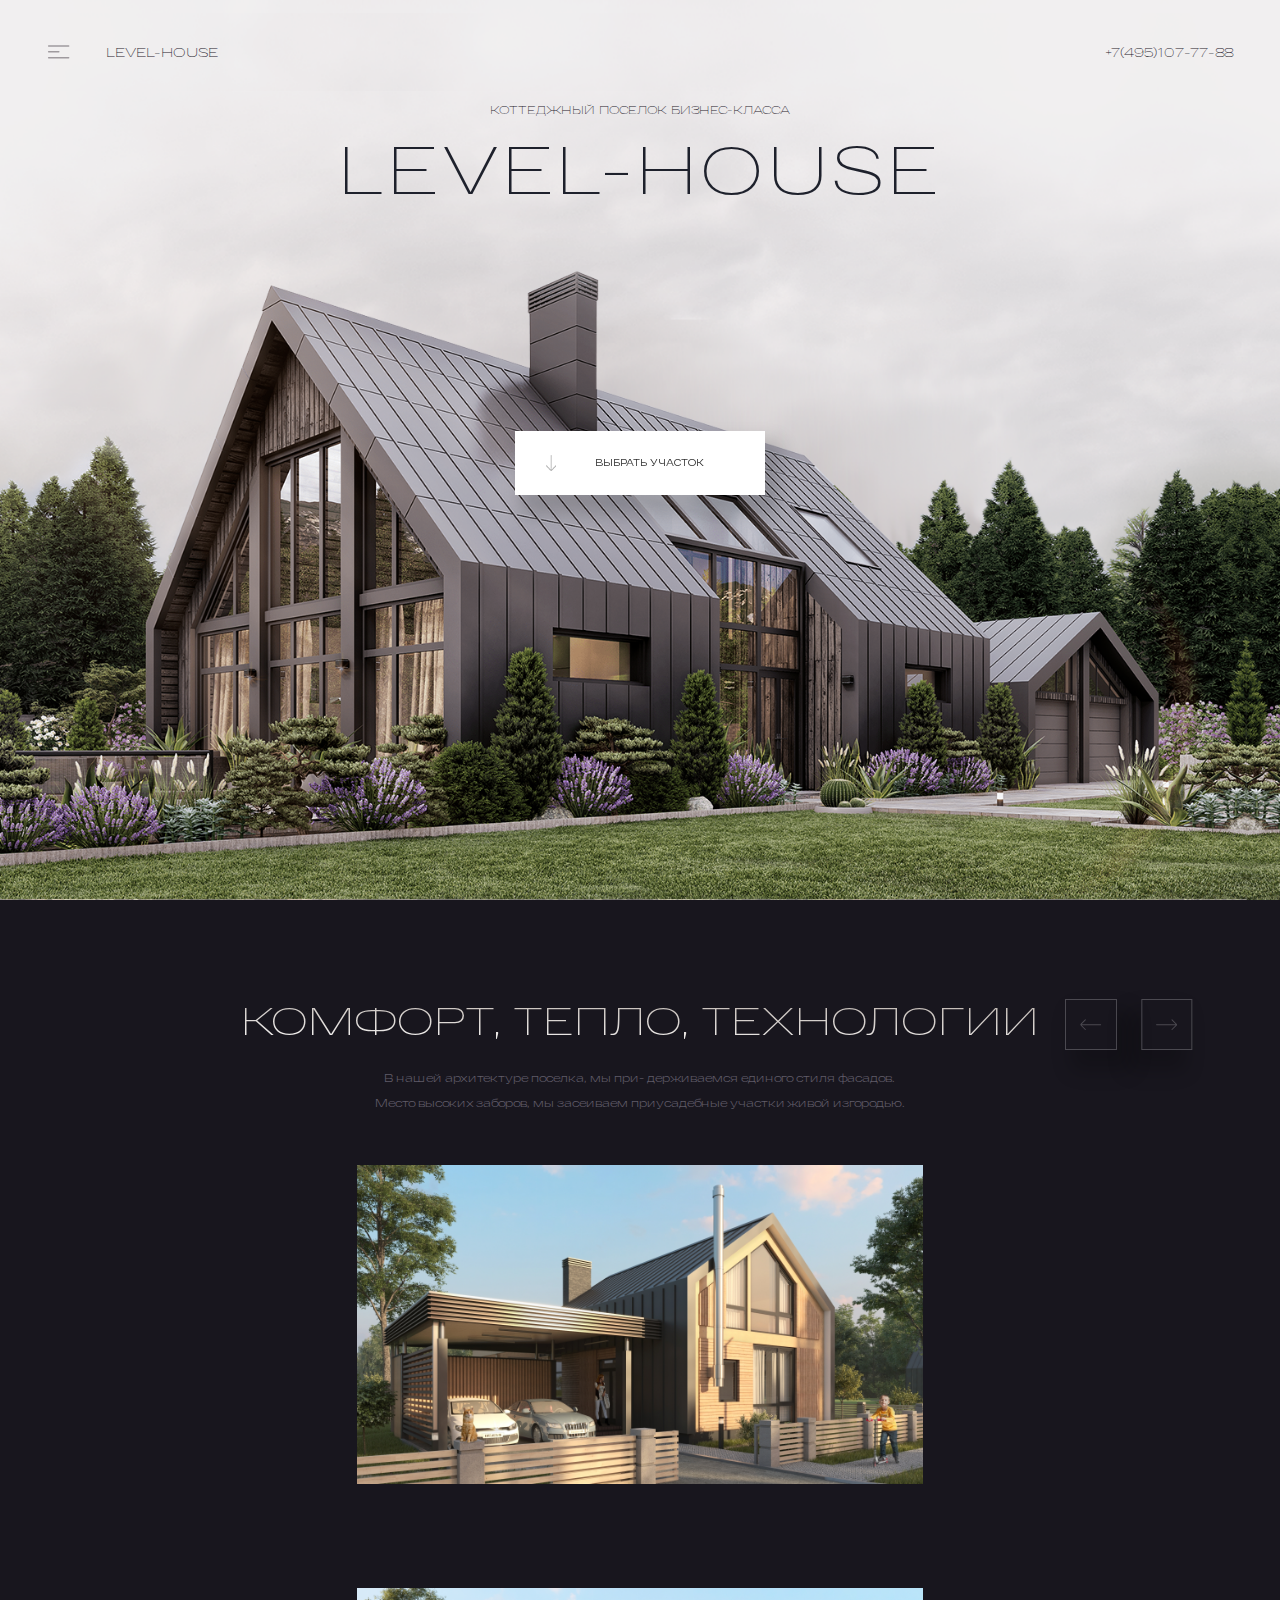
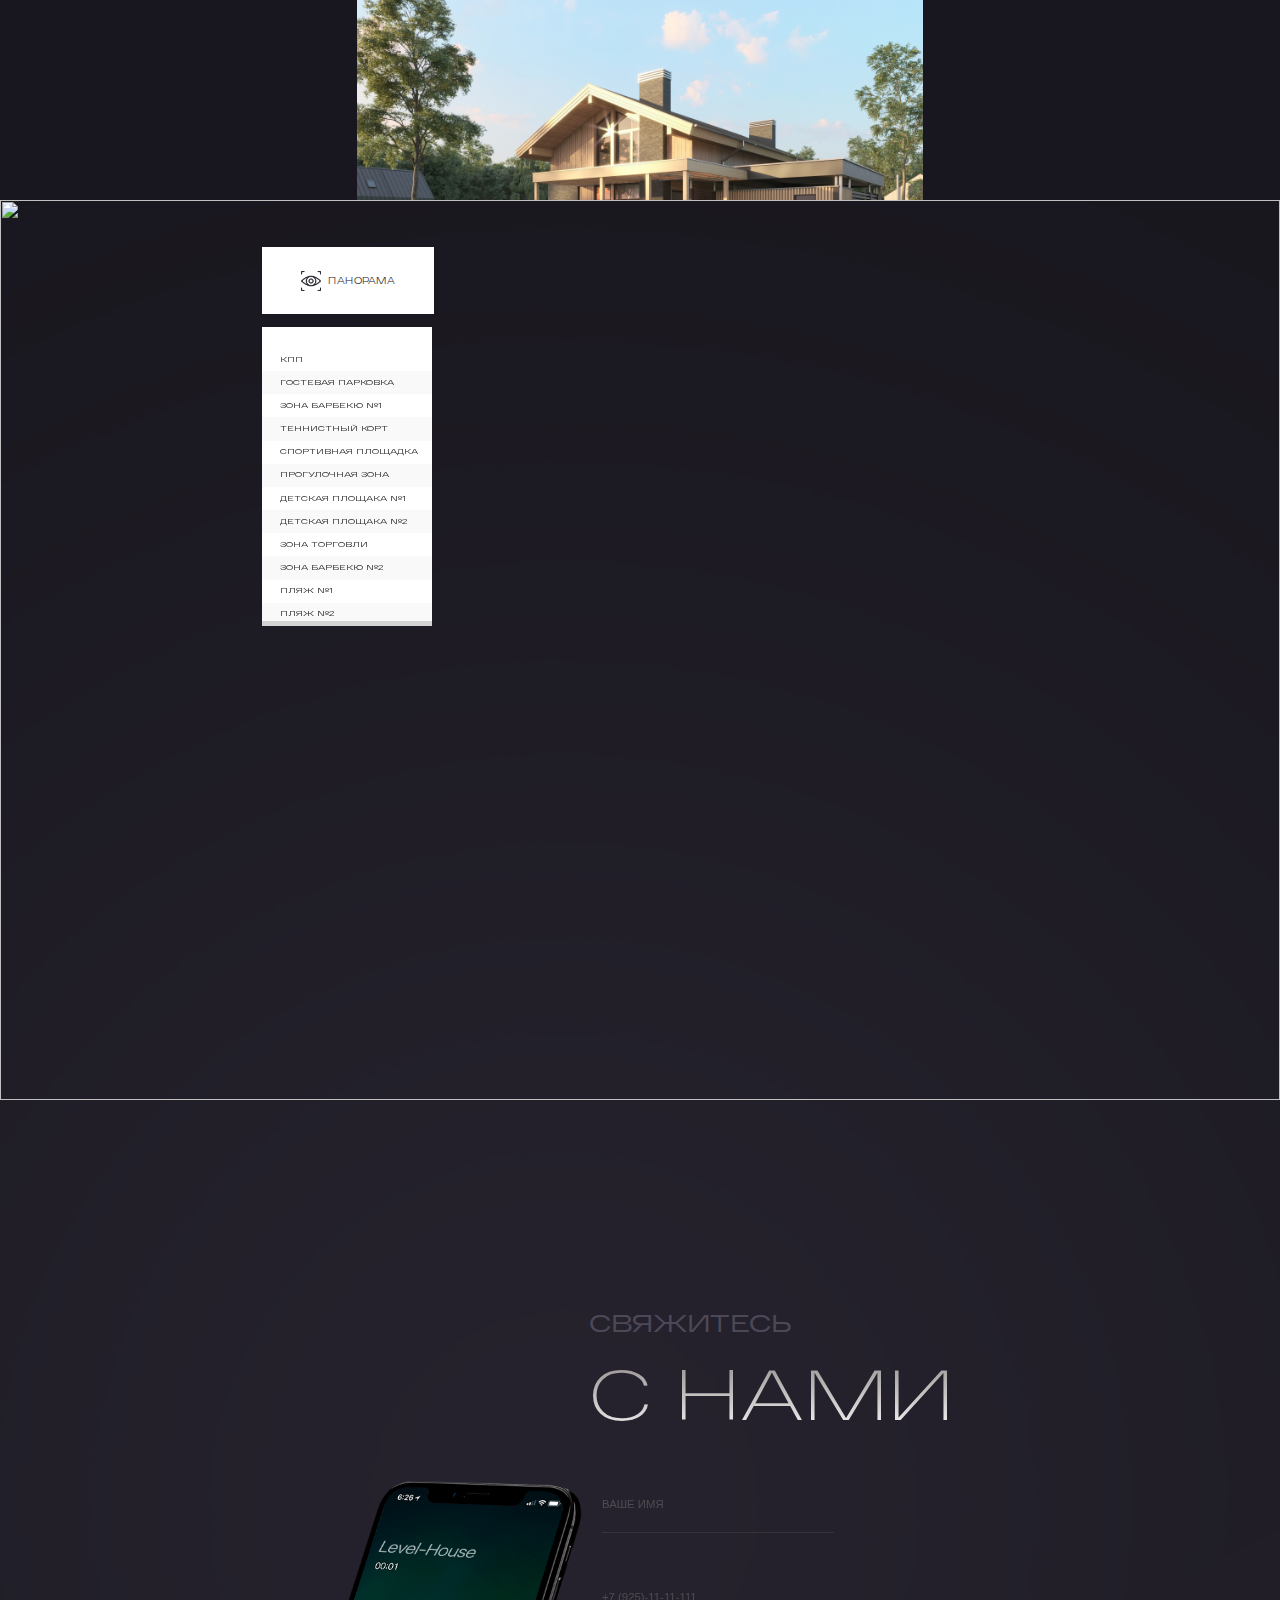
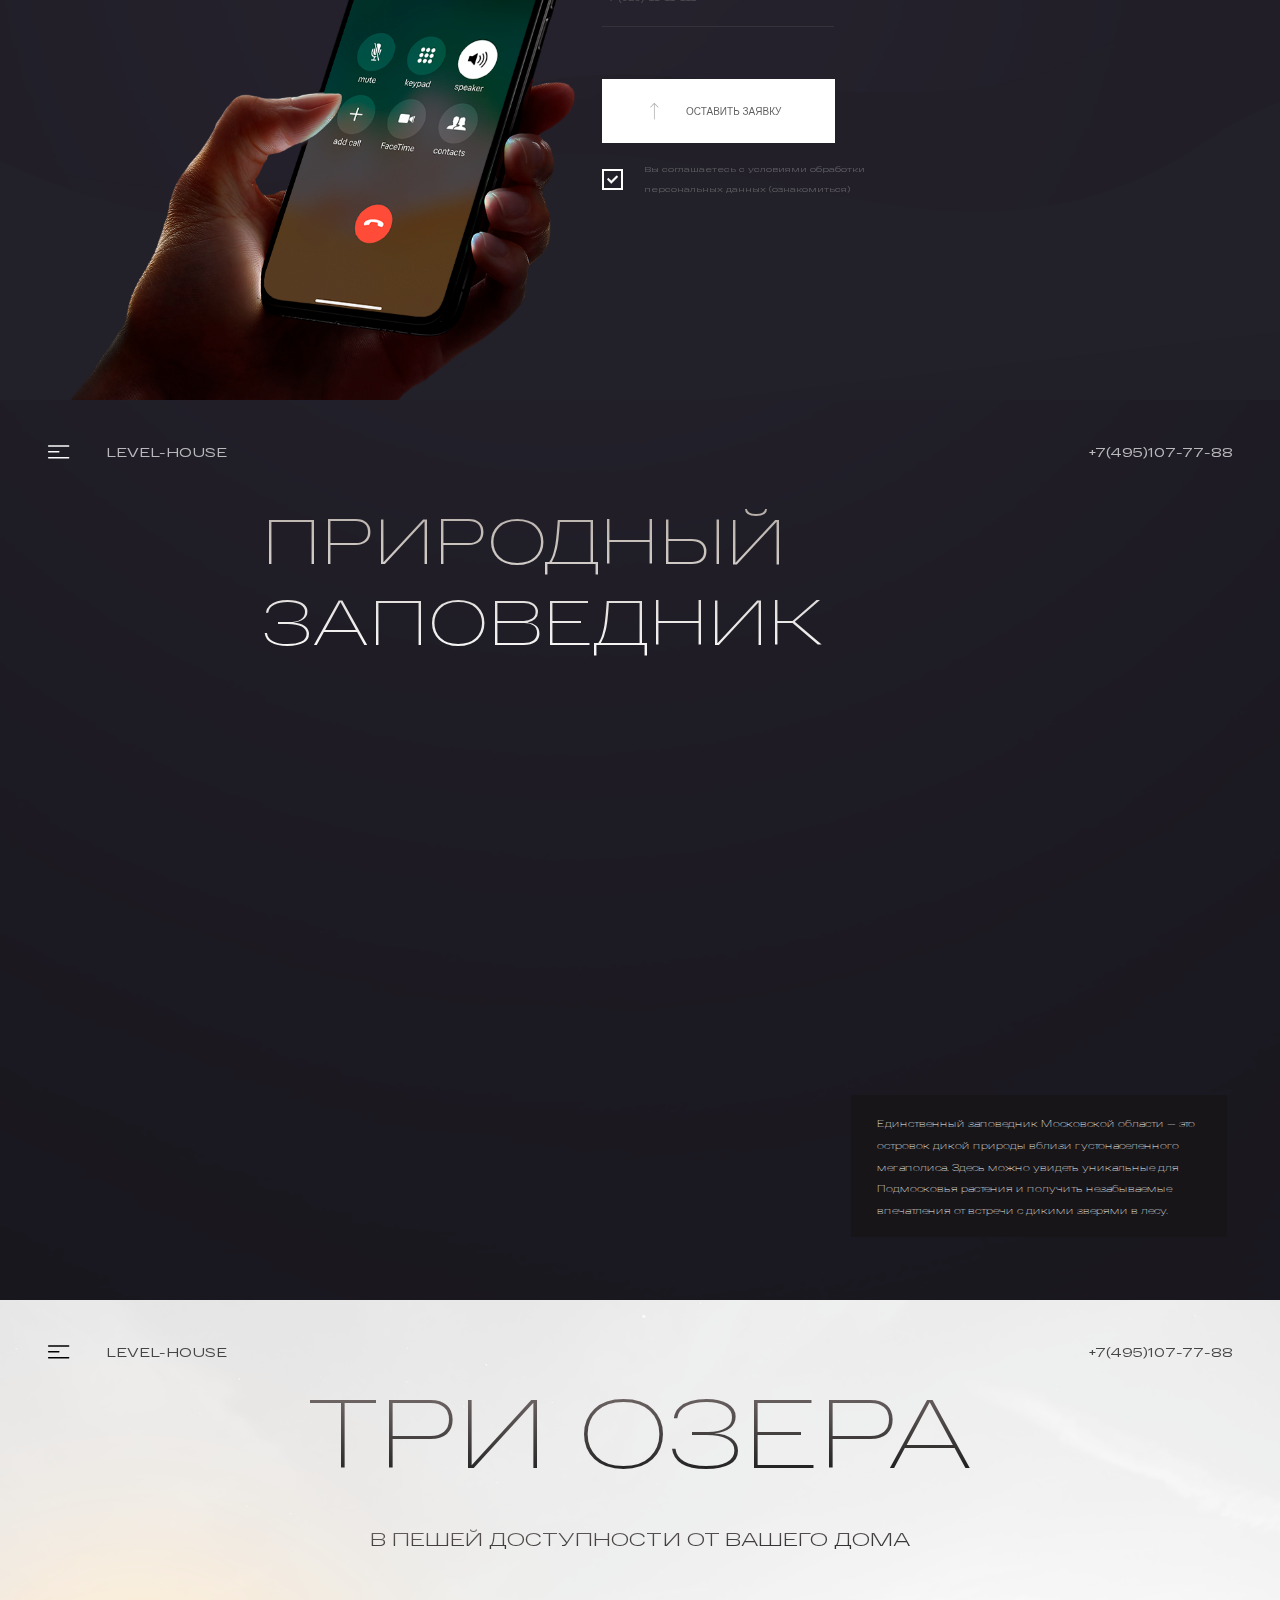
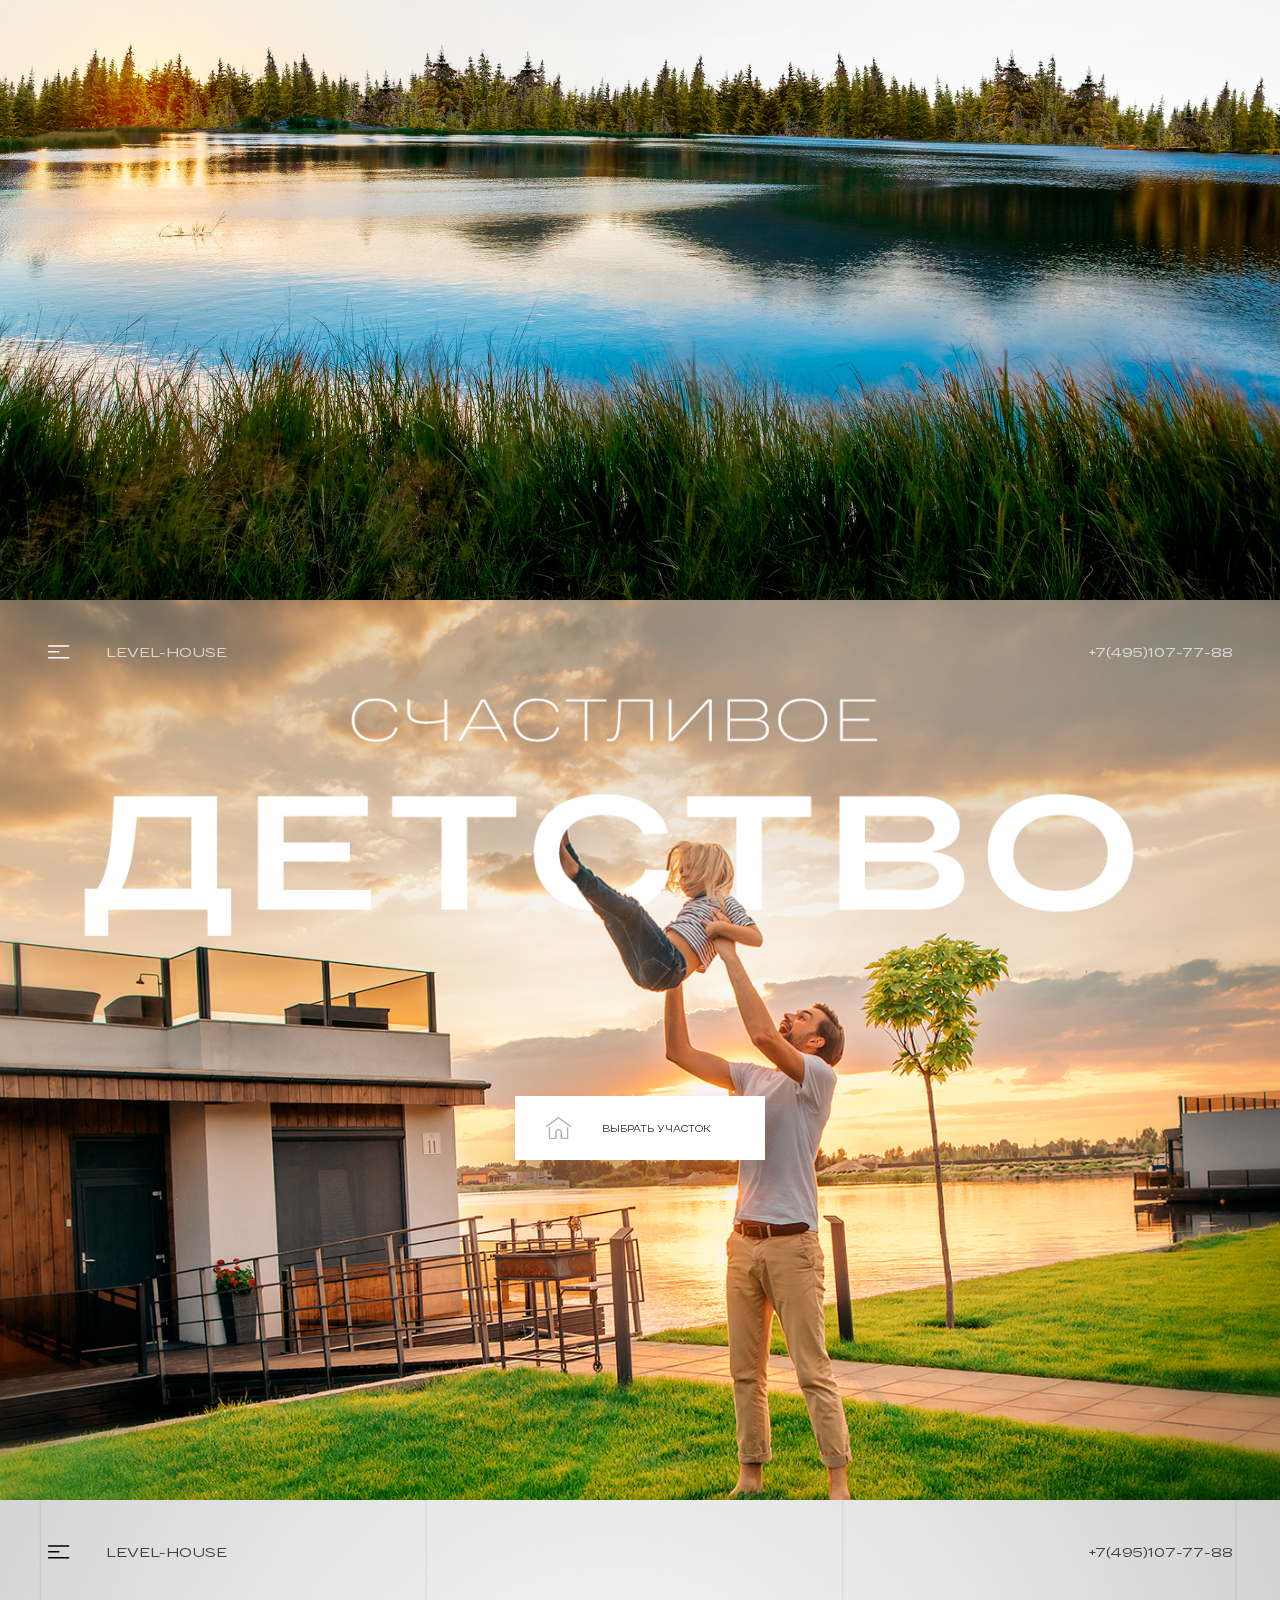
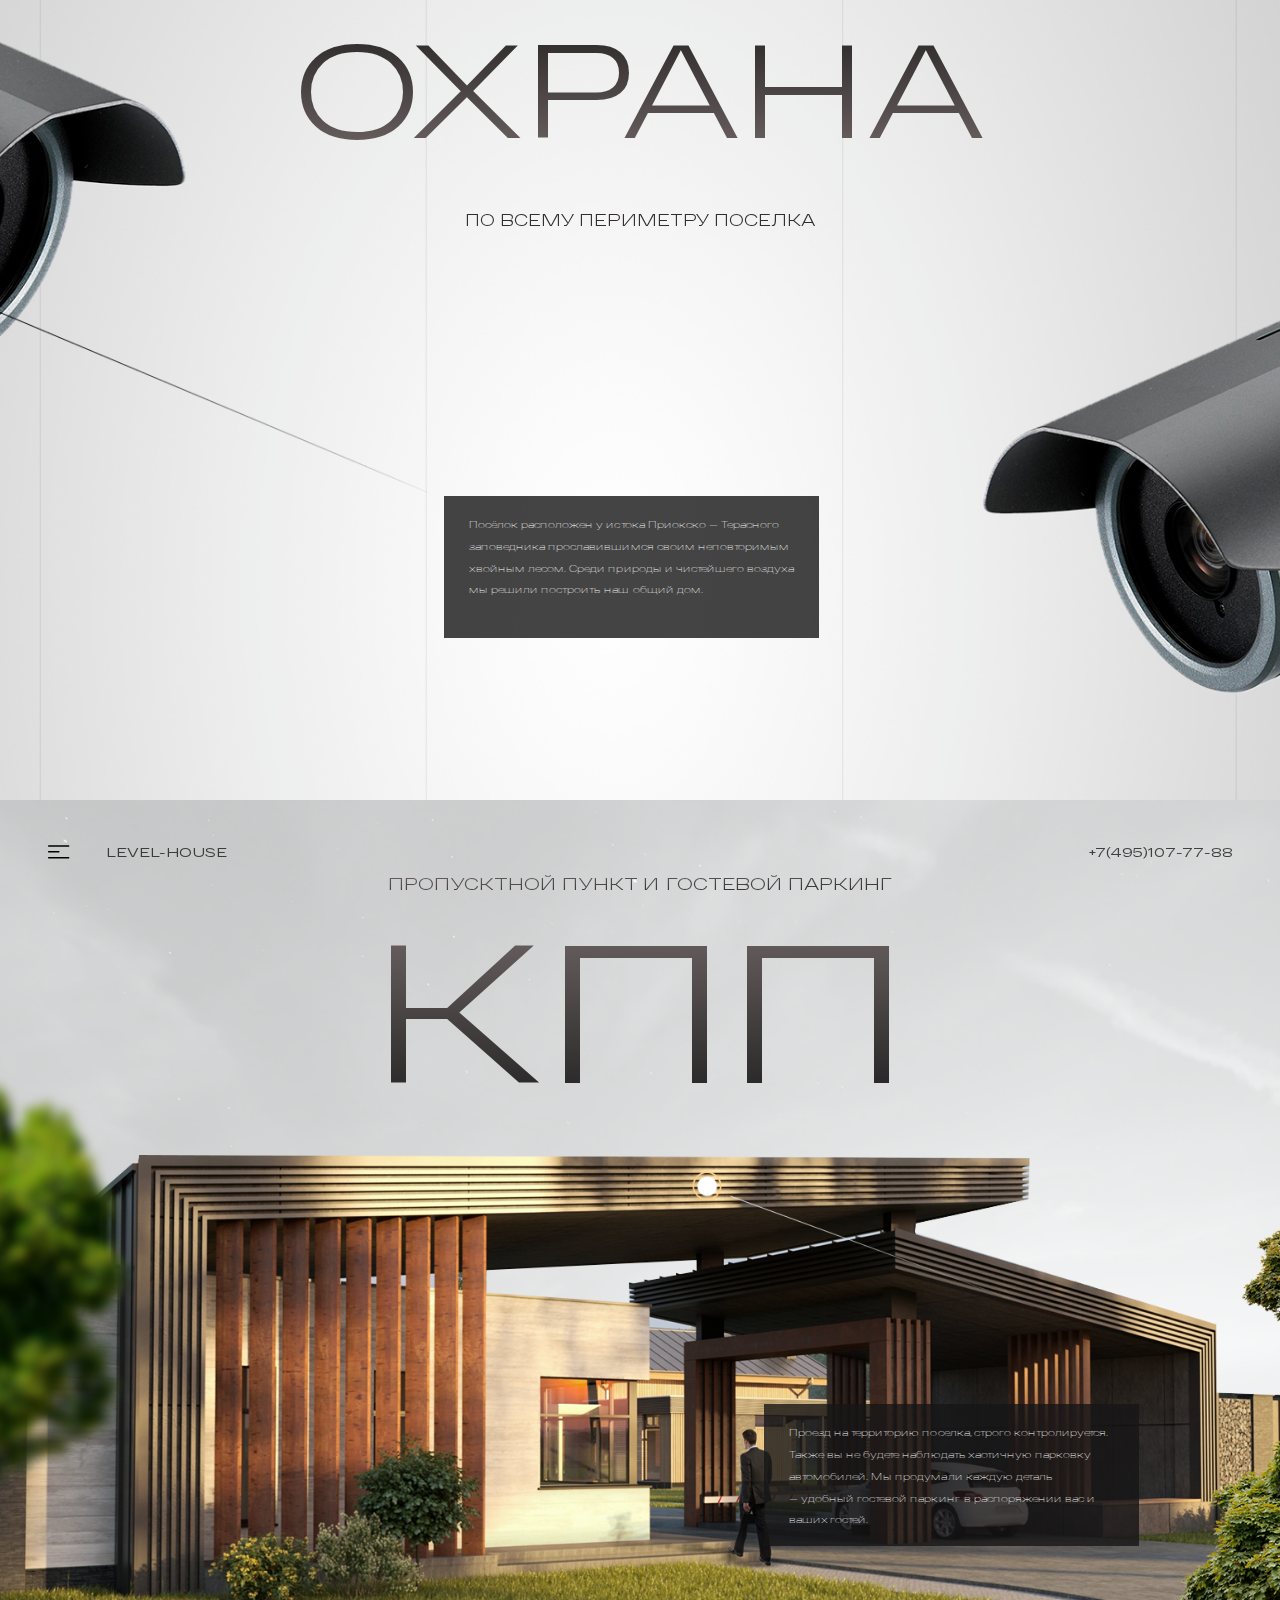
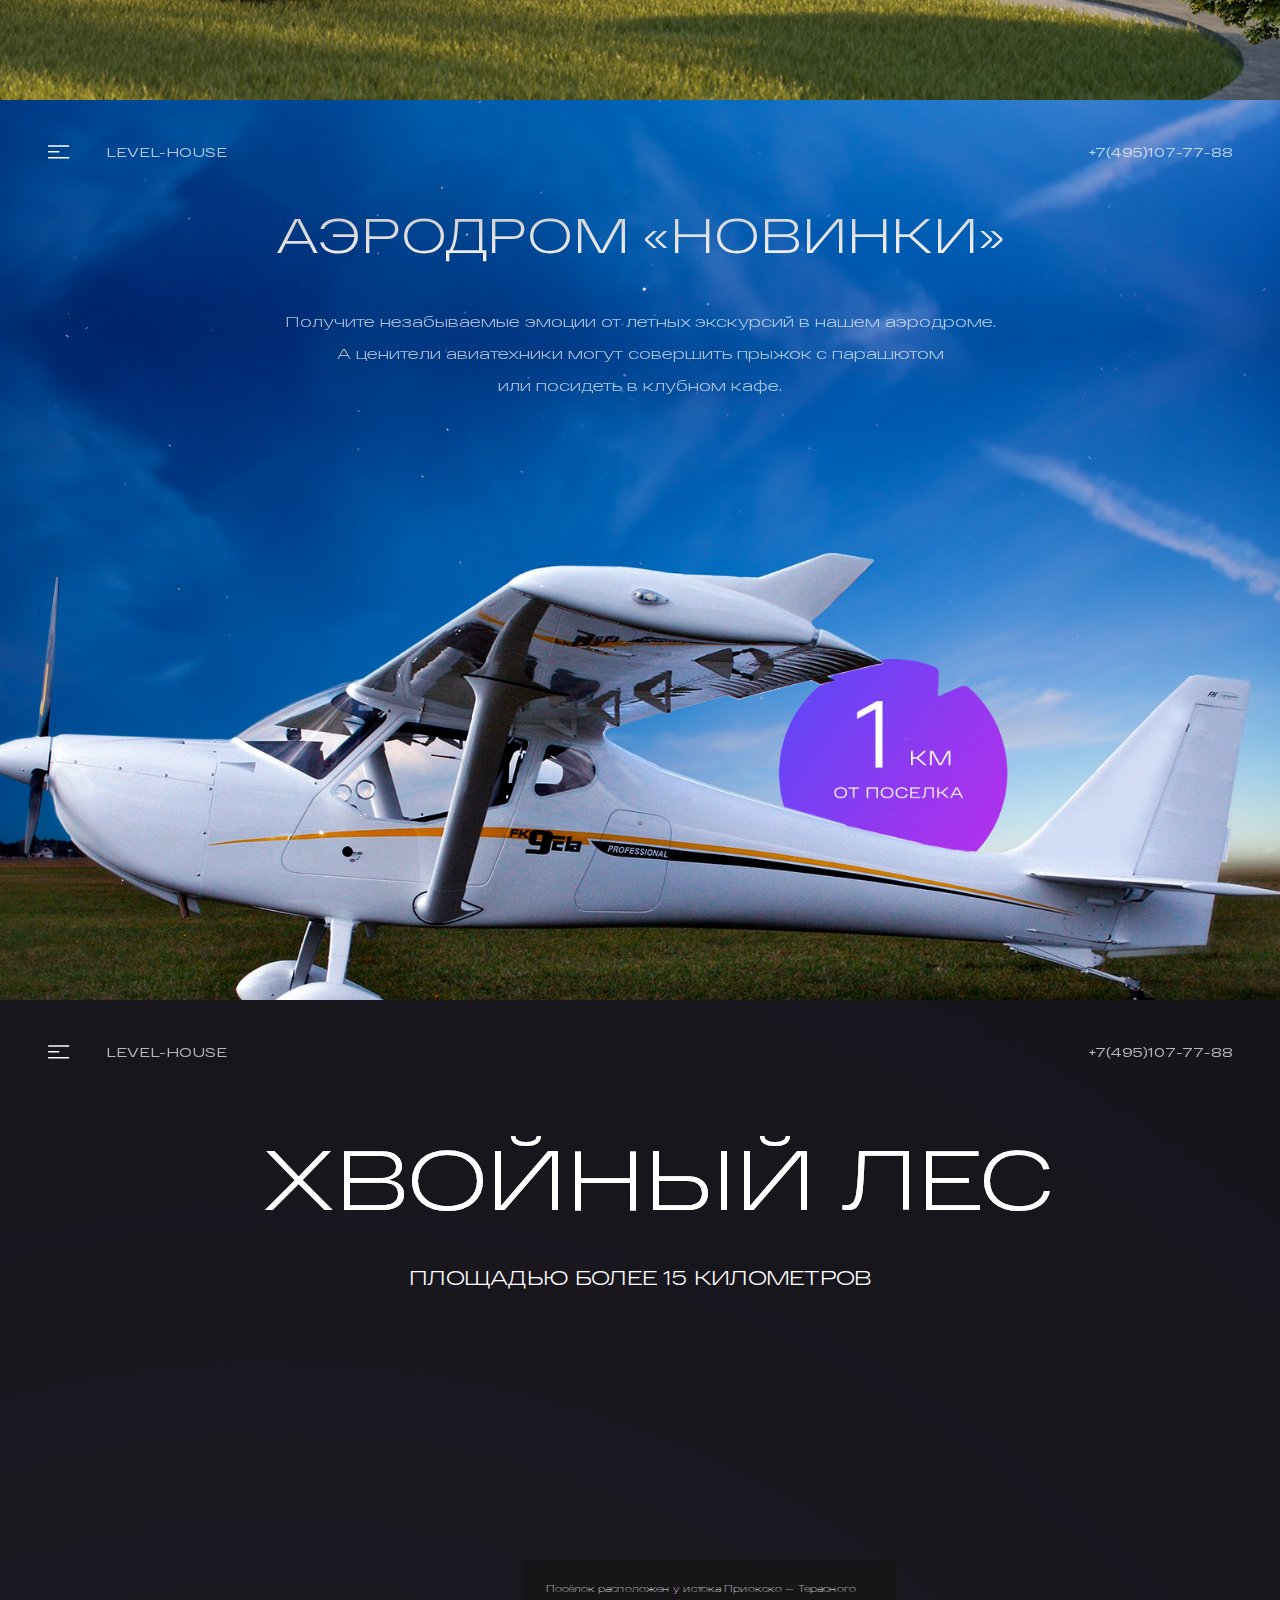
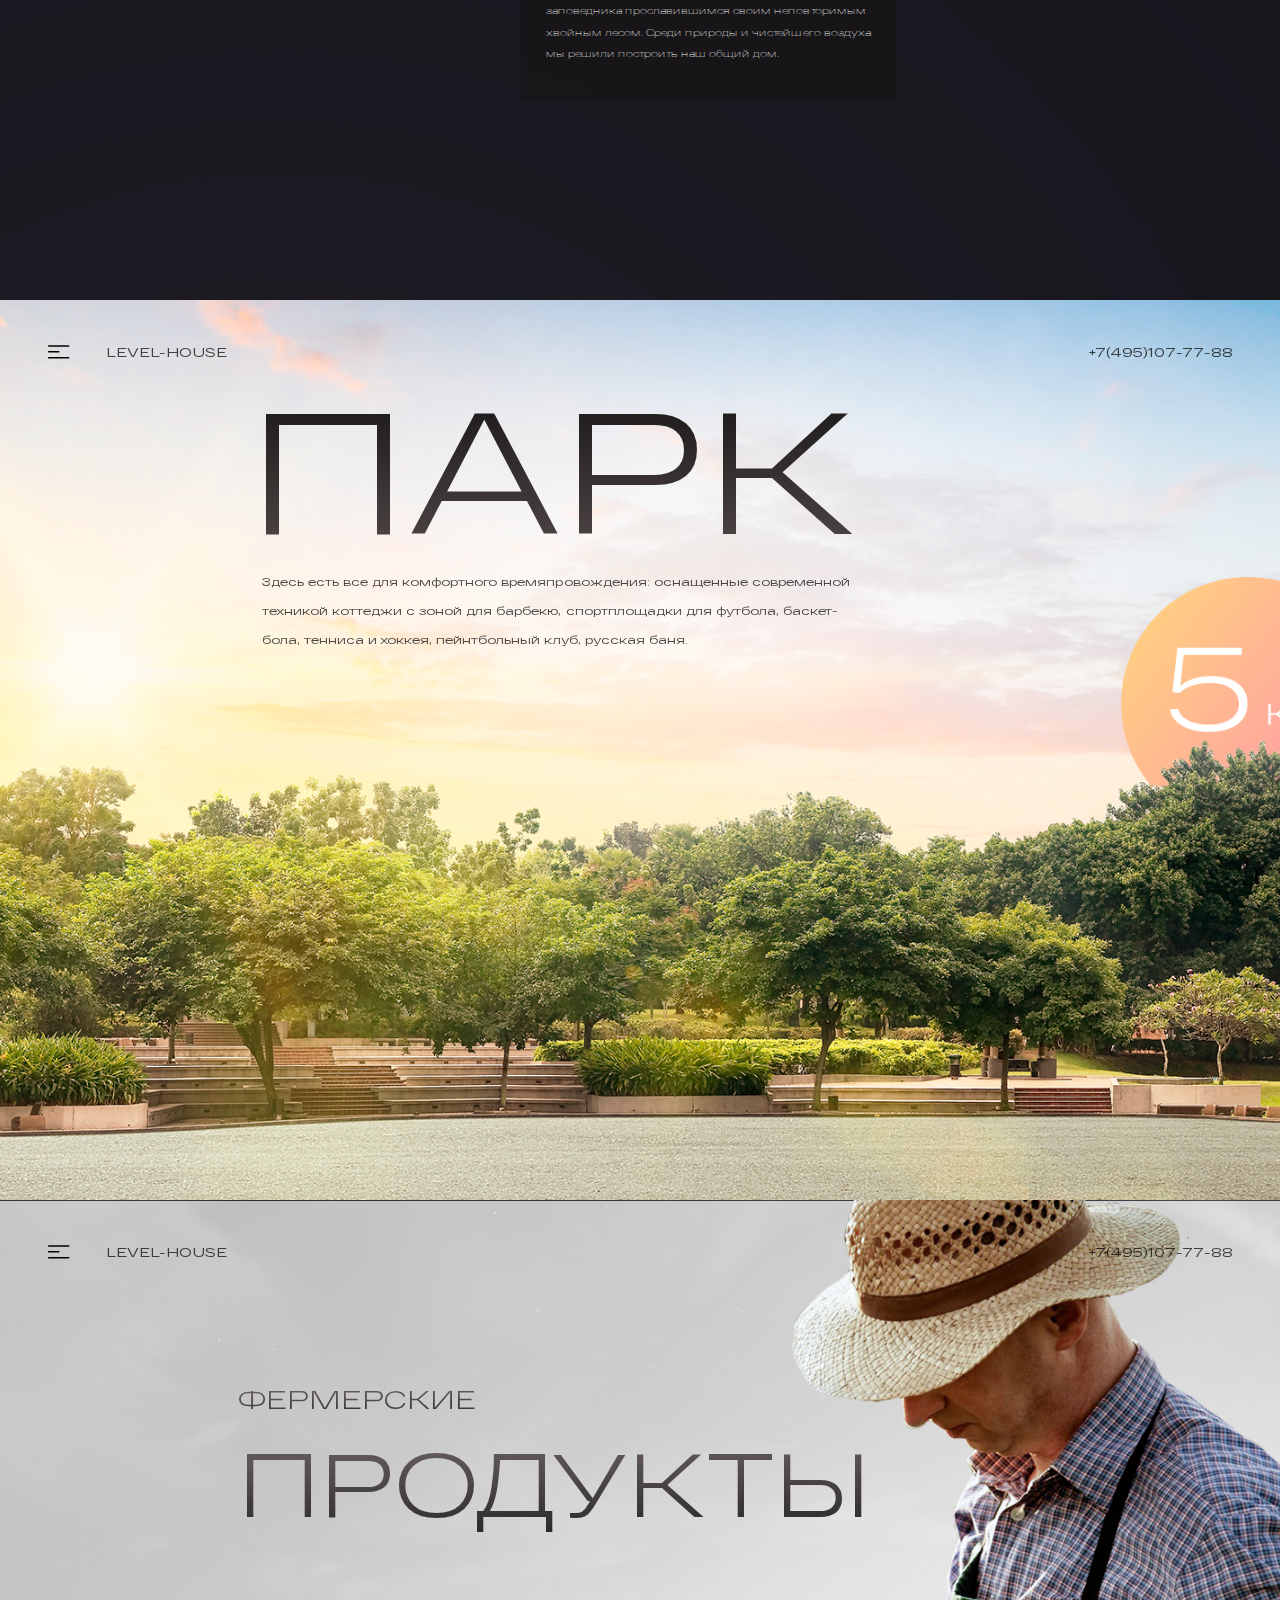
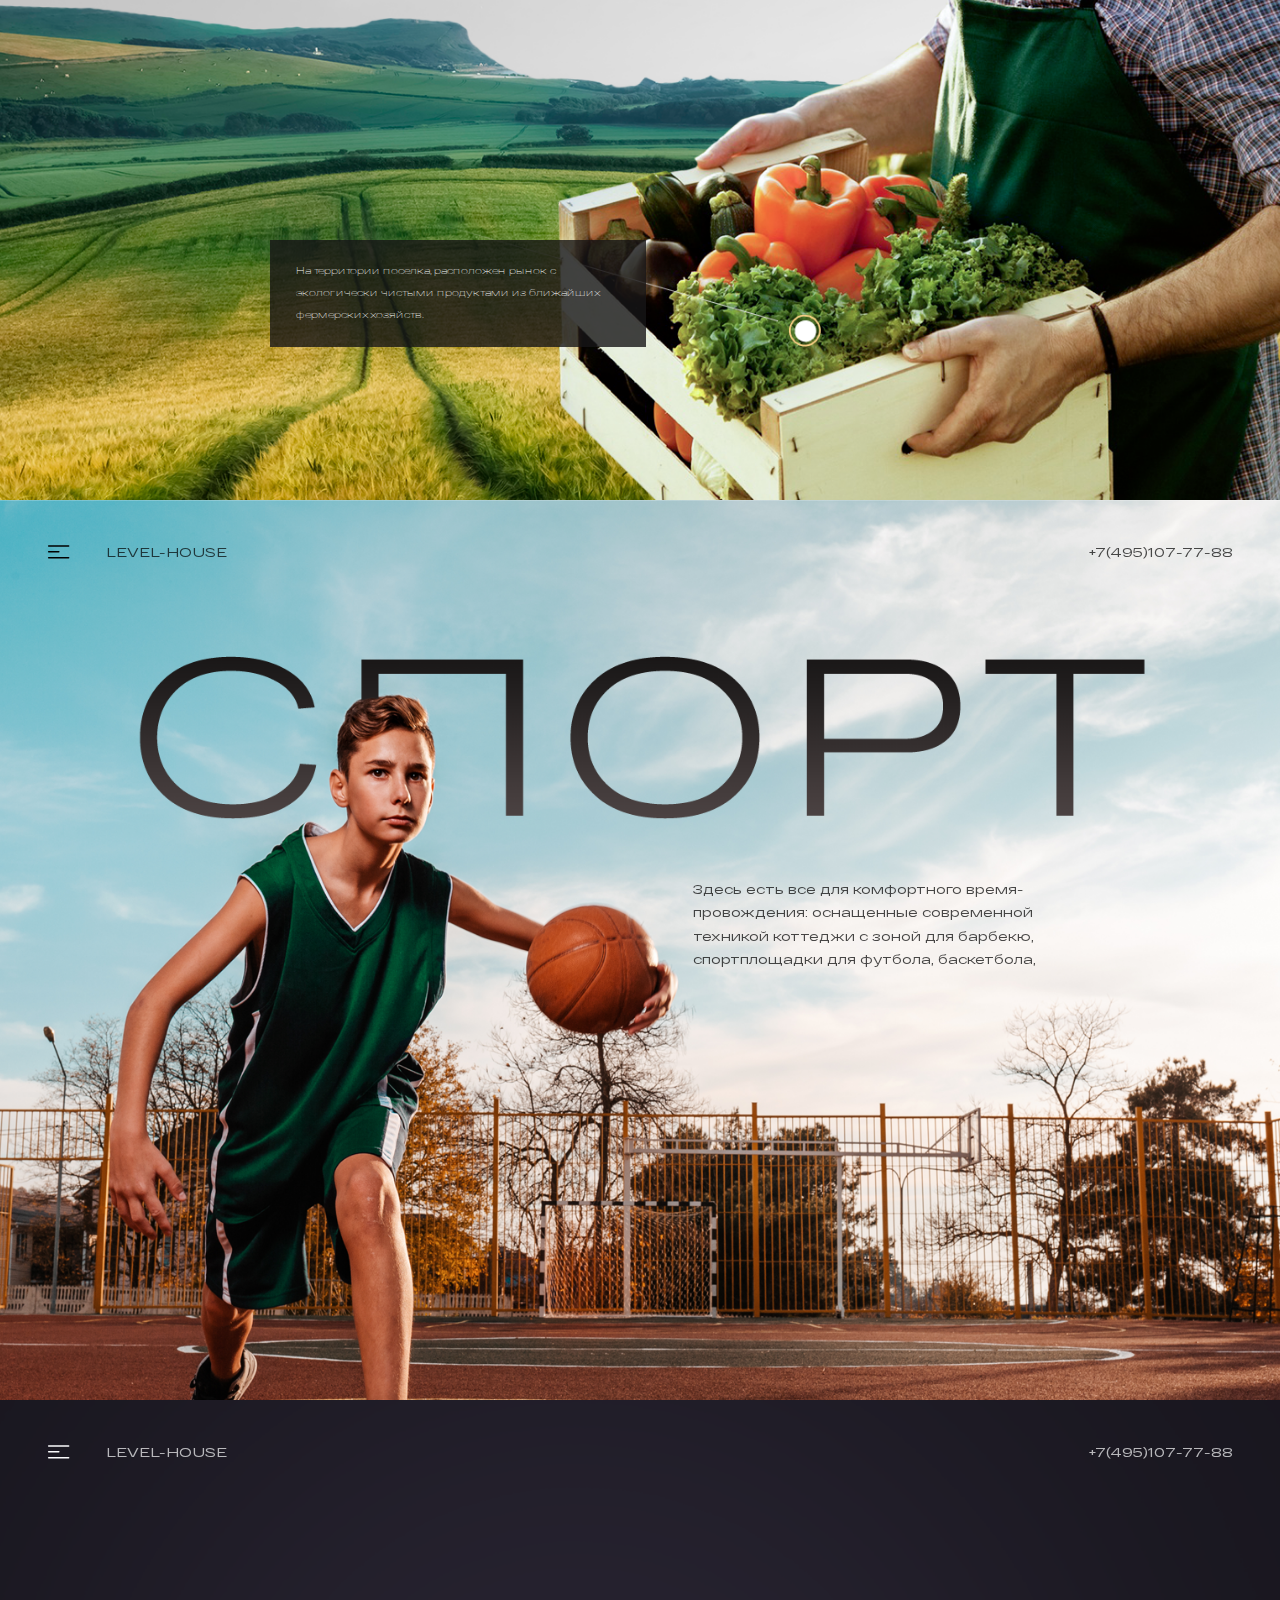
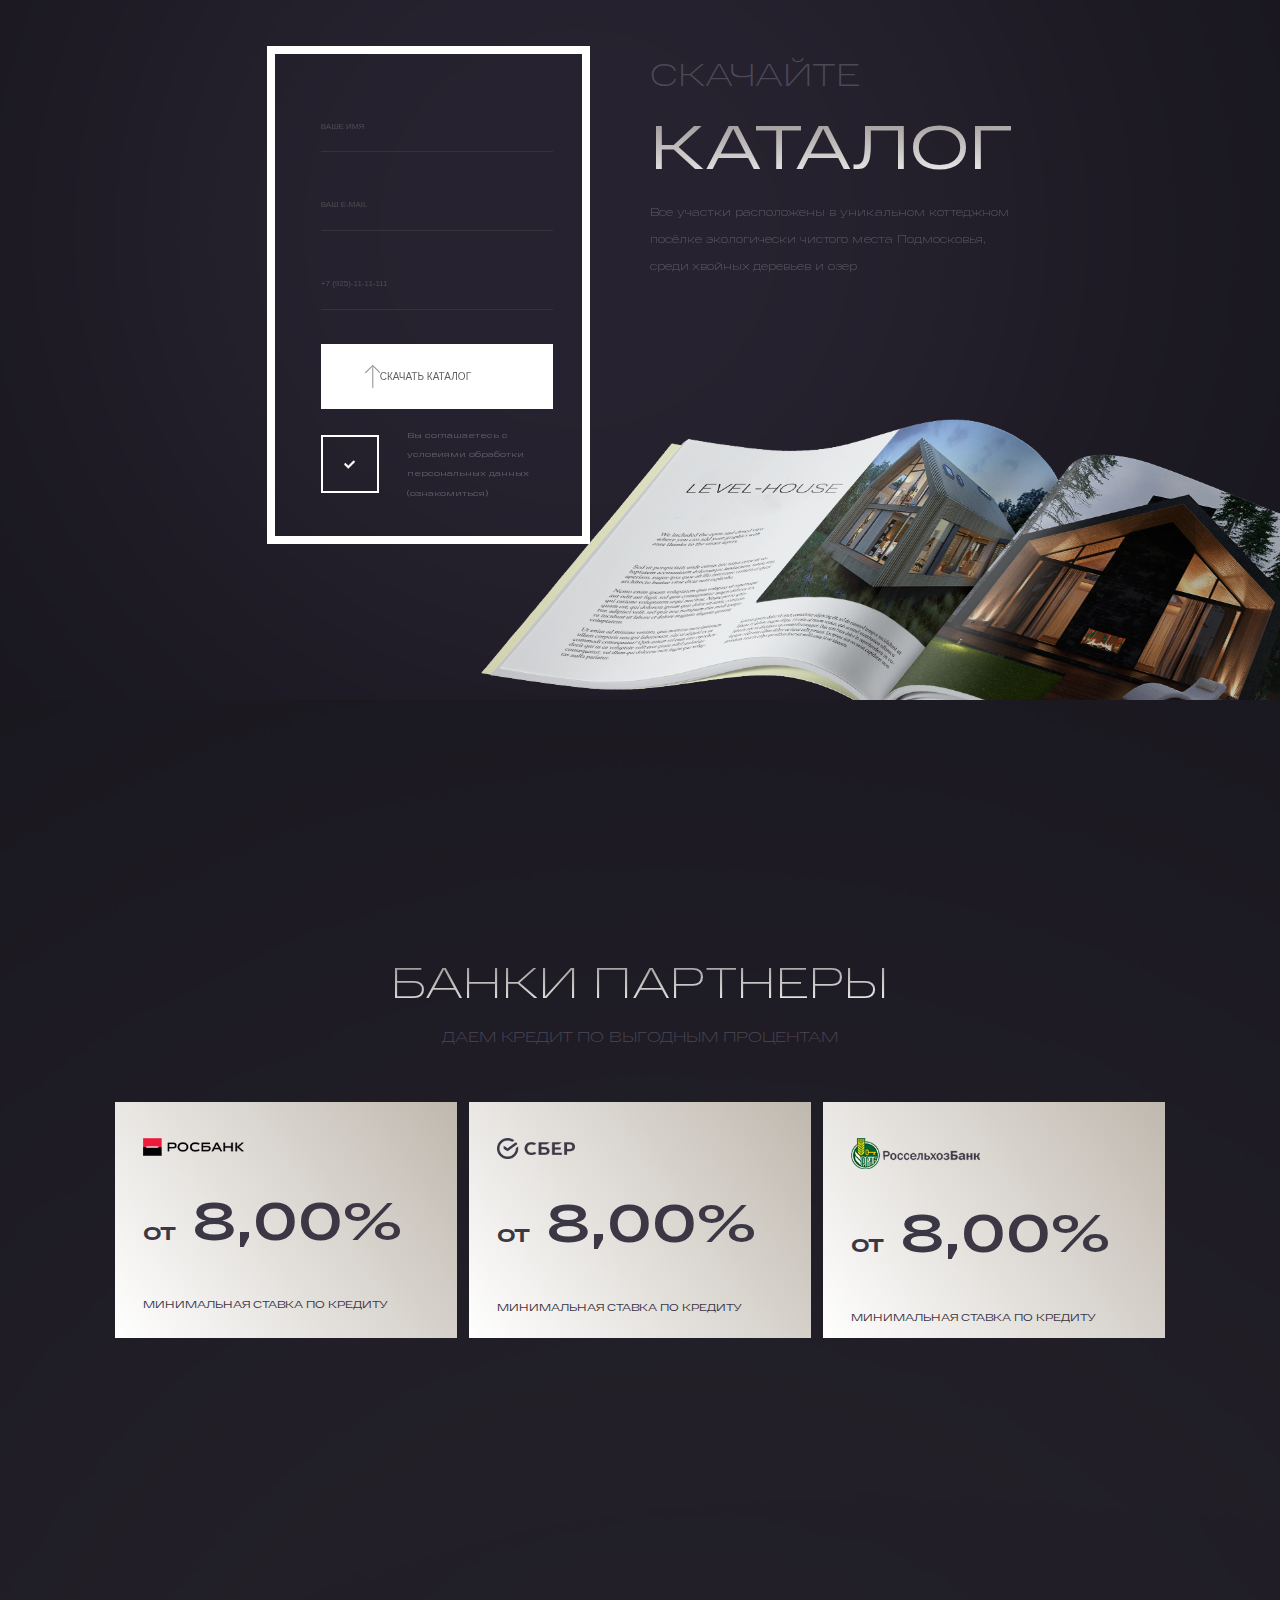
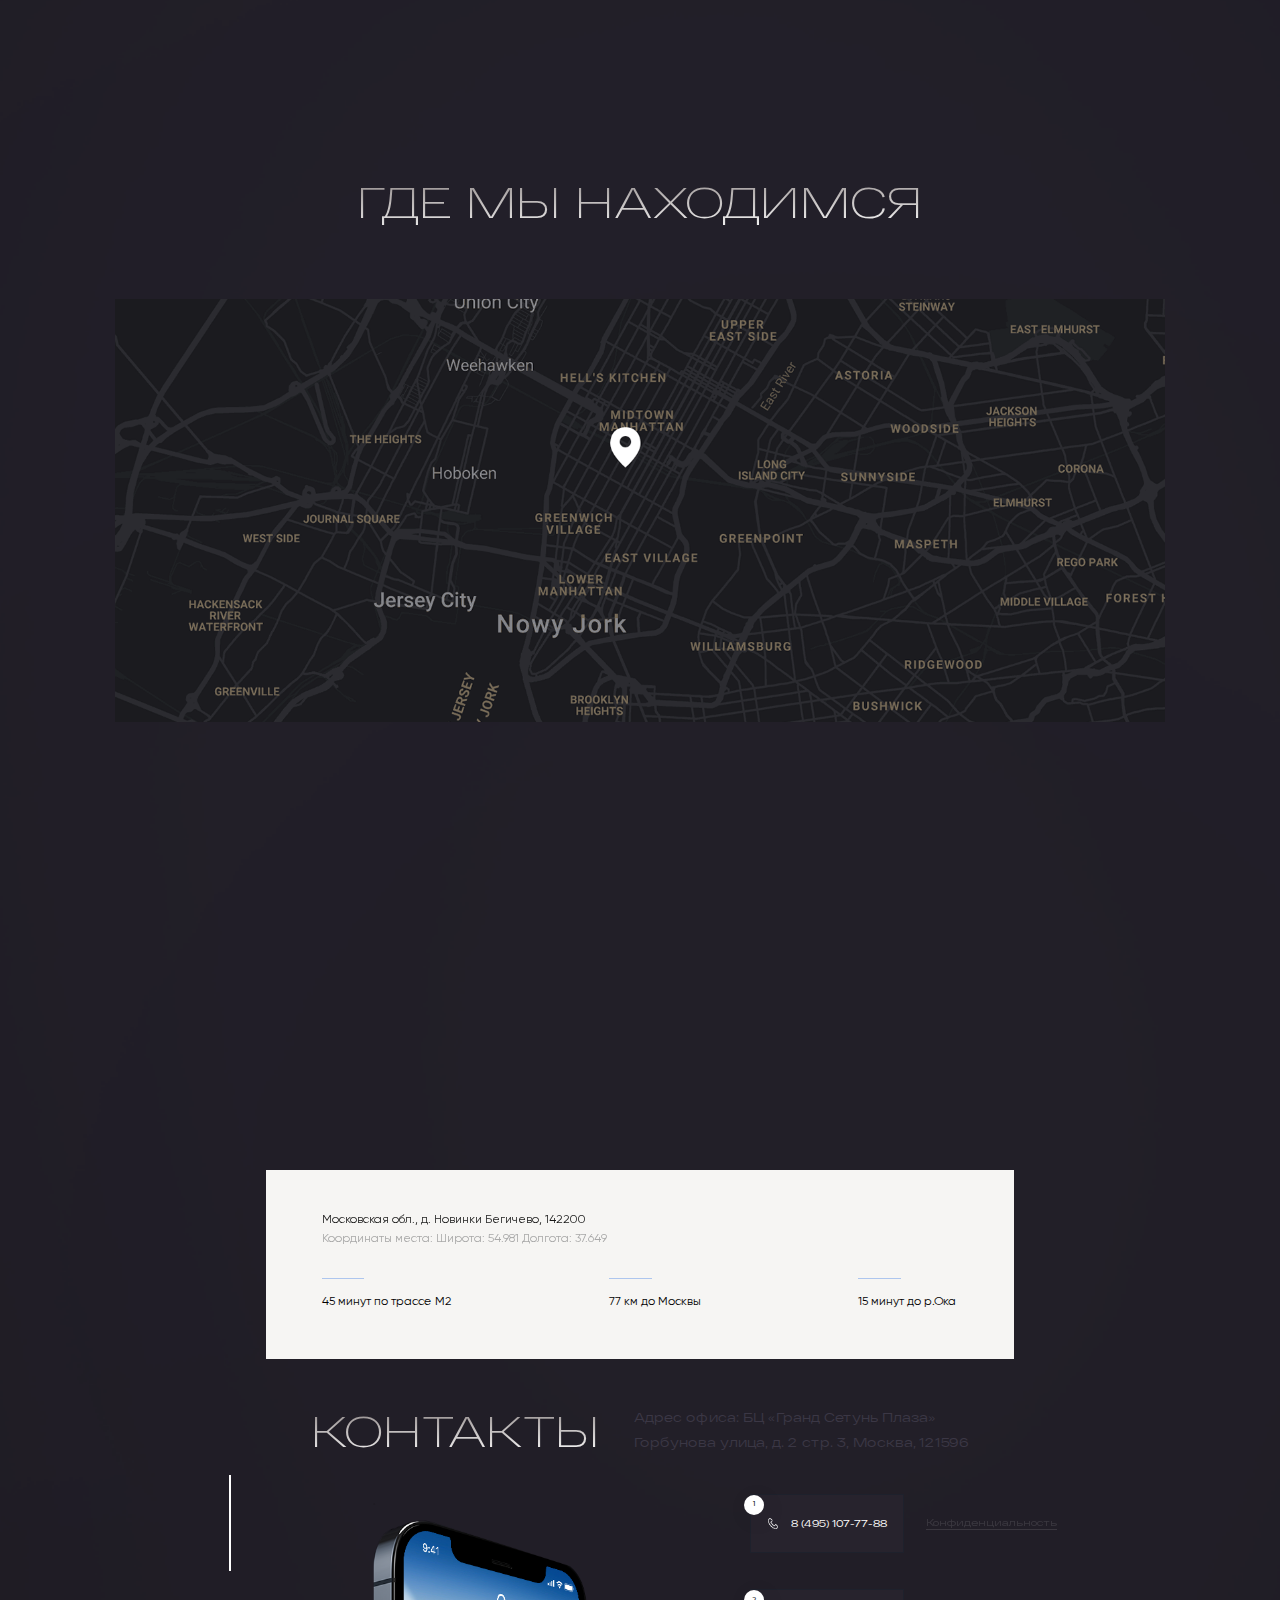
==== commit 061dd205: "Add files via upload" ====
--- a/index.html
+++ b/index.html
@@ -16,6 +16,29 @@
 </head>
 <body class="">
 
+
+	<div class="modal-menu__mobile mob-true">
+		
+		<svg class="modal-menu__img" id="svg1304" viewBox="0 0 6.3499999 6.3500002" xmlns="http://www.w3.org/2000/svg" xmlns:svg="http://www.w3.org/2000/svg"><g id="layer1" transform="translate(0 -290.65)"><path id="path1319" d="m.79117878 291.17604a.26460982.26460982 0 0 0 -.1855185.45475l2.19521522 2.19418-2.19521522 2.1947a.26460982.26460982 0 1 0 .375171.3731l2.19418152-2.19418 2.1946981 2.19418a.26460982.26460982 0 1 0 .3731038-.3731l-2.1941814-2.1947 2.1941814-2.19418a.26460982.26460982 0 0 0 -.1917195-.45475.26460982.26460982 0 0 0 -.1813843.0801l-2.1946981 2.19469-2.19418152-2.19469a.26460982.26460982 0 0 0 -.1896525-.0801z" font-variant-ligatures="normal" font-variant-position="normal" font-variant-caps="normal" font-variant-numeric="normal" font-variant-alternates="normal" font-feature-settings="normal" text-indent="0" text-align="start" text-decoration-line="none" text-decoration-style="solid" text-decoration-color="rgb(0,0,0)" text-transform="none" text-orientation="mixed" white-space="normal" shape-padding="0" isolation="auto" mix-blend-mode="normal" solid-color="rgb(0,0,0)" solid-opacity="1" vector-effect="none"/></g></svg>
+		<ul class="modal-menu__list">
+			<li class="modal-menu__item">
+				<a href="#" class="modal-menu__item_1">ГЛАВНАЯ</a>
+			</li>
+			<li class="modal-menu__item">
+				<a href="#" class="modal-menu__item_2">НАШИ ПРОЕКТЫ</a>
+			</li>
+			<li class="modal-menu__item">
+				<a href="#" class="modal-menu__item_3">ВЫБРАТЬ УЧАСТОК  </a>                                      
+			</li>
+			<li class="modal-menu__item">
+				<a href="#" class="modal-menu__item_4">РАССРОЧКА</a>
+			</li>
+			<li class="modal-menu__item">
+				<a href="#" class="modal-menu__item_5">КОНТАКТЫ</a>
+			</li>
+		</ul>
+	</div>
+
 <div class="dark-window"></div>
 <div class="modal-window  modal-window__1">
 	<div class="modal-window_close">
@@ -329,7 +352,7 @@
 		</div>
 		<div class="homes-slider">
 			<div class="homes-slide" data-animation="fadeInUp" data-delay="0.3s">
-				<img src="img/1/dom-1 (2).jpg" alt="" class="homes-slide-img">
+				<a href="" class="homes-btn__more_1"><img src="img/1/dom-1 (2).jpg" alt="" class="homes-slide-img"></a>
 				<div class="homes-slide-bottom">
 					<div class="homes-slide-left">
 						<h3 class="homes-slide__text">
@@ -356,7 +379,7 @@
 				</div>
 			</div>
 			<div class="homes-slide" data-animation="fadeInUp" data-delay="0.3s">
-				<img src="img/2/dom-2 (1).jpg" alt="" class="homes-slide-img">
+				<a href="" class="homes-btn__more_2"><img src="img/2/dom-2 (1).jpg" alt="" class="homes-slide-img"></a>
 				<div class="homes-slide-bottom">
 					<div class="homes-slide-left">
 						<h3 class="homes-slide__text">
@@ -383,7 +406,7 @@
 				</div>
 			</div>
 			<div class="homes-slide" data-animation="fadeInUp" data-delay="0.3s">
-				<img src="img/3/1.jpg" alt="" class="homes-slide-img">
+				<a href="" class="homes-btn__more_3"><img src="img/3/1.jpg" alt="" class="homes-slide-img"></a>
 				<div class="homes-slide-bottom">
 					<div class="homes-slide-left">
 						<h3 class="homes-slide__text">
@@ -503,7 +526,51 @@
 					
 					<input type="text" class="contacts-form__input" placeholder="+7 (925)-11-11-111">
 					<button class="contacts-form__btn btn-opacity">
-						<img src="img/arrow-top.png" alt="">
+						
+						<?xml version="1.0" encoding="iso-8859-1"?>
+						<!-- Generator: Adobe Illustrator 19.0.0, SVG Export Plug-In . SVG Version: 6.00 Build 0)  -->
+						<svg version="1.1" id="Capa_1" xmlns="http://www.w3.org/2000/svg" xmlns:xlink="http://www.w3.org/1999/xlink" x="0px" y="0px"
+							 viewBox="0 0 512.009 512.009" style="enable-background:new 0 0 512.009 512.009;" xml:space="preserve">
+						<g>
+							<g>
+								<path d="M508.625,247.801L508.625,247.801L392.262,131.437c-4.18-4.881-11.526-5.45-16.407-1.269
+									c-4.881,4.18-5.45,11.526-1.269,16.407c0.39,0.455,0.814,0.88,1.269,1.269l96.465,96.582H11.636C5.21,244.426,0,249.636,0,256.063
+									s5.21,11.636,11.636,11.636H472.32l-96.465,96.465c-4.881,4.18-5.45,11.526-1.269,16.407s11.526,5.45,16.407,1.269
+									c0.455-0.39,0.88-0.814,1.269-1.269l116.364-116.364C513.137,259.67,513.137,252.34,508.625,247.801z"/>
+							</g>
+						</g>
+						<g>
+						</g>
+						<g>
+						</g>
+						<g>
+						</g>
+						<g>
+						</g>
+						<g>
+						</g>
+						<g>
+						</g>
+						<g>
+						</g>
+						<g>
+						</g>
+						<g>
+						</g>
+						<g>
+						</g>
+						<g>
+						</g>
+						<g>
+						</g>
+						<g>
+						</g>
+						<g>
+						</g>
+						<g>
+						</g>
+						</svg>
+
 						<span>ОСТАВИТЬ ЗАЯВКУ</span>
 					</button>
 					<div class="contacts-bottom">
@@ -1004,7 +1071,7 @@
 			<h2 class="slider-slide__title mob-true" data-animation="fadeInUp" data-delay="0.3s">
 				СПОРТ
 			</h2>
-			<p class="slider-slide__text" data-animation="fadeInUp" data-delay="0.3s">
+			<p class="slider-slide__text">
 				Здесь есть все для комфортного время- <br>
 				провождения: оснащенные современной <br>
 				техникой коттеджи с зоной для барбекю, <br>
@@ -1224,7 +1291,7 @@
 <script src="https://cdn.jsdelivr.net/npm/simple-parallax-js@5.0.2/dist/simpleParallax.min.js"></script>
 <script src="https://unpkg.com/swiper@7/swiper-bundle.min.js"></script>
 <script src="libs/OwlCarousel2-2.3.4/dist/owl.carousel.min.js"></script>
-<script src="js/common.js"></script>
+<script src="js/ommon.js"></script>
 </body>
 
 </html>
--- a/css/main.css
+++ b/css/main.css
@@ -544,9 +544,13 @@
   background-color: #ffffff;
   border: none;
   cursor: pointer; }
-  .contacts-form__btn img {
-    width: 0.78125vw;
-    margin-right: 2.34375vw; }
+  .contacts-form__btn svg {
+    -webkit-transform: rotate(-90deg);
+        -ms-transform: rotate(-90deg);
+            transform: rotate(-90deg);
+    width: 1.30208vw;
+    fill: #AFAFAF;
+    margin-right: 1.82292vw; }
   .contacts-form__btn span {
     opacity: 0.63;
     color: #000000;
@@ -2029,6 +2033,59 @@
 
 .homes-slider {
   margin-top: 4vh; }
+
+.homes-slide {
+  display: block; }
+
+.modal-menu__mobile {
+  position: fixed;
+  width: 100%;
+  height: 100%;
+  left: 0;
+  top: 0;
+  right: 0;
+  bottom: 0;
+  background: #18161E;
+  z-index: 999999999999999999;
+  display: -webkit-box;
+  display: -ms-flexbox;
+  display: flex;
+  -webkit-box-align: center;
+      -ms-flex-align: center;
+          align-items: center;
+  -webkit-box-pack: center;
+      -ms-flex-pack: center;
+          justify-content: center;
+  opacity: 0;
+  visibility: hidden;
+  -webkit-transition: .4s all ease;
+  -o-transition: .4s all ease;
+  transition: .4s all ease; }
+  .modal-menu__mobile .modal-menu__list {
+    display: -webkit-box;
+    display: -ms-flexbox;
+    display: flex;
+    -webkit-box-orient: vertical;
+    -webkit-box-direction: normal;
+        -ms-flex-direction: column;
+            flex-direction: column; }
+  .modal-menu__mobile .modal-menu__item {
+    font-size: 6vw;
+    line-height: 19.05365vw;
+    margin-right: 0;
+    color: #fff; }
+  .modal-menu__mobile .modal-menu__img {
+    position: absolute;
+    width: 6vw !important;
+    opacity: 1;
+    fill: #fff;
+    top: 10vw;
+    right: 6vw;
+    margin-right: 0; }
+
+.modal-menu__mobile-active {
+  opacity: 1;
+  visibility: visible; }
 
 @media screen and (min-width: 720px) and (max-width: 1024px) {
   .slider-slide-1 {
@@ -2465,6 +2522,12 @@
     display: none !important; } }
 
 @media screen and (max-width: 720px) {
+  .header-nav-left svg {
+    width: 6.82292vw; }
+  .homes {
+    -webkit-box-pack: center;
+        -ms-flex-pack: center;
+            justify-content: center; }
   .pc-true {
     display: none !important; }
   .header .header-bg {
@@ -3194,8 +3257,10 @@
       font-weight: 400;
       line-height: 6.46067vw; }
   .footer-center {
-    padding-top: 16.01124vw;
+    padding-top: 6.01124vw;
     padding-left: 221.91011vw; }
+  .footer-block {
+    height: 16.83333vw; }
   .footer-phone {
     position: absolute;
     bottom: 0vw;
@@ -4430,14 +4495,47 @@
   .homes-arrow__prev {
     margin-right: 3.70787vw; }
   .homes .homes-slide__opt {
-    font-size: 2.22809vw; }
+    font-size: 2.02809vw;
+    margin-right: 4.61798vw; }
+  .slider-slide-8 .slider-slide__subtitle {
+    margin-top: 0; }
+  .slider-slide-8 .slider-slide__title {
+    font-size: 22.16667vw;
+    line-height: 30vw; }
+  .slider-slide-9 {
+    padding-top: 9vh; }
+  .slider-slide-5 {
+    background-position: bottom;
+    padding-top: 5vh; }
+  .slider-slide-11 .contacts-form {
+    margin-right: auto;
+    margin-left: auto; }
+  .header-nav {
+    padding-top: 5.11236vw; }
+  .slider-slide-6 {
+    padding-top: 10vh;
+    background-position: bottom; }
   .homes-slide .homes-slide-img {
     width: 80vw; }
   .homes-slide {
     margin-right: 2.08333vw;
     margin-left: 2.08333vw; }
-  .homes-slide-right {
+  .homes .homes-btn_panoram {
     display: none; }
+  .homes-slide-bottom {
+    display: -webkit-box;
+    display: -ms-flexbox;
+    display: flex;
+    -webkit-box-orient: horizontal;
+    -webkit-box-direction: normal;
+        -ms-flex-direction: row;
+            flex-direction: row; }
+  .homes .homes-btn__more {
+    width: 26.28125vw;
+    height: 10.05208vw;
+    position: relative;
+    bottom: 5vw;
+    left: 4vw; }
   .homes-slide-bottom {
     padding-top: 3.95833vw; }
   .homes-slide__text {
@@ -4515,9 +4613,111 @@
   .slider-slide-2 .slider-slide__subtitle {
     margin-top: 2vh;
     font-size: 5.14607vw;
-    line-height: 9.80337vw; } }
+    line-height: 9.80337vw; }
+  .modal-menu {
+    display: none; }
+  .slider-slide-4 .slider-slide-text {
+    color: #000;
+    margin-right: auto;
+    margin-left: auto;
+    margin-top: 2vh; }
+  .slider-slide-1 {
+    padding-top: 0;
+    display: -webkit-box;
+    display: -ms-flexbox;
+    display: flex;
+    -webkit-box-orient: vertical;
+    -webkit-box-direction: normal;
+        -ms-flex-direction: column;
+            flex-direction: column;
+    -webkit-box-align: center;
+        -ms-flex-align: center;
+            align-items: center;
+    -webkit-box-pack: end;
+        -ms-flex-pack: end;
+            justify-content: flex-end;
+    padding-bottom: 10vh;
+    -webkit-box-sizing: border-box;
+            box-sizing: border-box; }
+    .slider-slide-1 .slider-slide-text {
+      background: transparent;
+      width: auto;
+      height: auto;
+      padding: 0;
+      max-width: 90.32584vw;
+      width: 100%;
+      position: static;
+      font-size: 3.07079vw;
+      line-height: 7.83146vw; }
+  .slider-slide-1 .slider-slide__title {
+    margin-left: 0; }
+  .slider-slide-1 .slider-slide-text {
+    margin-left: 0; }
+  .slider-slide-3 {
+    padding-top: 13vh; }
+    .slider-slide-3 .slider-slide__title {
+      opacity: 1 !important;
+      font-size: 6.25vw;
+      line-height: 8.75vw;
+      font-weight: 100; }
+    .slider-slide-3 .slider-slide__subtitle {
+      font-family: "RF Dewi Expanded";
+      opacity: 1 !important;
+      font-size: 14.16667vw;
+      line-height: 19.79167vw;
+      margin-top: 1vh; }
+  .slider-slide-3 .header-btn {
+    margin-top: 35vh; }
+  .slider-slide-4 .slider-slide-text {
+    text-align: center; }
+  .slider-slide-1 .container {
+    padding-top: 0; }
+  .slider-slide-1 {
+    display: -webkit-box !important;
+    display: -ms-flexbox !important;
+    display: flex !important; }
+  .homes {
+    background-image: url("../img/grad.png");
+    background-size: cover;
+    background-position: center; }
+  .footer {
+    background-image: url("../img/grad.png");
+    background-size: cover;
+    background-position: center; }
+  .slider-slide-11 .slide-right__text {
+    margin-bottom: 2vh; }
+  .slider-slide-11 {
+    padding-top: 0 !important; }
+  .banking-block__text {
+    font-size: 9vw;
+    line-height: 14.87921vw; }
+  .banking-block {
+    height: 18vh !important; } }
+
+@media screen and (-webkit-min-device-pixel-ratio: 0) {
+  .slider-slide-11 .contacts-block {
+    width: 4.21348vw !important;
+    height: 4.21348vw !important; }
+  .footer-block-wrapper {
+    margin-bottom: 4vh !important; }
+  .footer {
+    padding-top: 13vh !important; } }
 
 @media (min-height: 570px) and (max-width: 430px) {
+  .homes {
+    -webkit-box-pack: start;
+        -ms-flex-pack: start;
+            justify-content: flex-start;
+    padding-top: 10vh; }
+  .contacts {
+    padding-top: 10vh;
+    -webkit-box-align: start;
+        -ms-flex-align: start;
+            align-items: flex-start; }
+  .adress-block {
+    height: 50vh; }
+  .banking-block {
+    height: 20vh; }
   .homes-title {
     white-space: normal;
     text-align: left;
@@ -4584,7 +4784,47 @@
   .footer-block-wrapper {
     -webkit-box-pack: justify;
         -ms-flex-pack: justify;
-            justify-content: space-between; } }
+            justify-content: space-between; }
+  .homes .container .homes-arrows {
+    bottom: auto;
+    left: 0;
+    top: 32vh; }
+  .homes-slider {
+    max-width: 90vw; }
+  .homes-arrow svg {
+    width: 3.66667vw; }
+  .homes-slider {
+    margin-top: 8vh; }
+  .contacts-block img {
+    width: 1.83333vw; }
+  .slider-slide-10 .slider-slide__text {
+    width: 100%; }
+  .slider-slide-9 .header-nav-left svg {
+    fill: #ffffff !important; }
+  .homes-title {
+    position: relative;
+    right: 2vw;
+    top: 0; }
+  .slider-slide-10 .slider-slide__text {
+    margin-right: auto !important;
+    margin-left: auto !important;
+    left: 50%;
+    -webkit-transform: translateX(-50%);
+        -ms-transform: translateX(-50%);
+            transform: translateX(-50%);
+    top: 30vh; }
+  .homes .container .homes-arrows {
+    position: static; }
+  .homes-slider {
+    margin-top: 0; }
+  .header-nav-phone {
+    font-size: 3.77528vw; }
+  .footer-block-wrapper {
+    margin-bottom: 6vh; }
+  .footer-block {
+    height: 16.83333vw; }
+  .footer {
+    padding-top: 6vh; } }
 
 html, body {
   font-size: 16px;
@@ -4651,4 +4891,4 @@
 .burger-button {
   cursor: pointer; }
 
-/*# sourceMappingURL=[data-uri]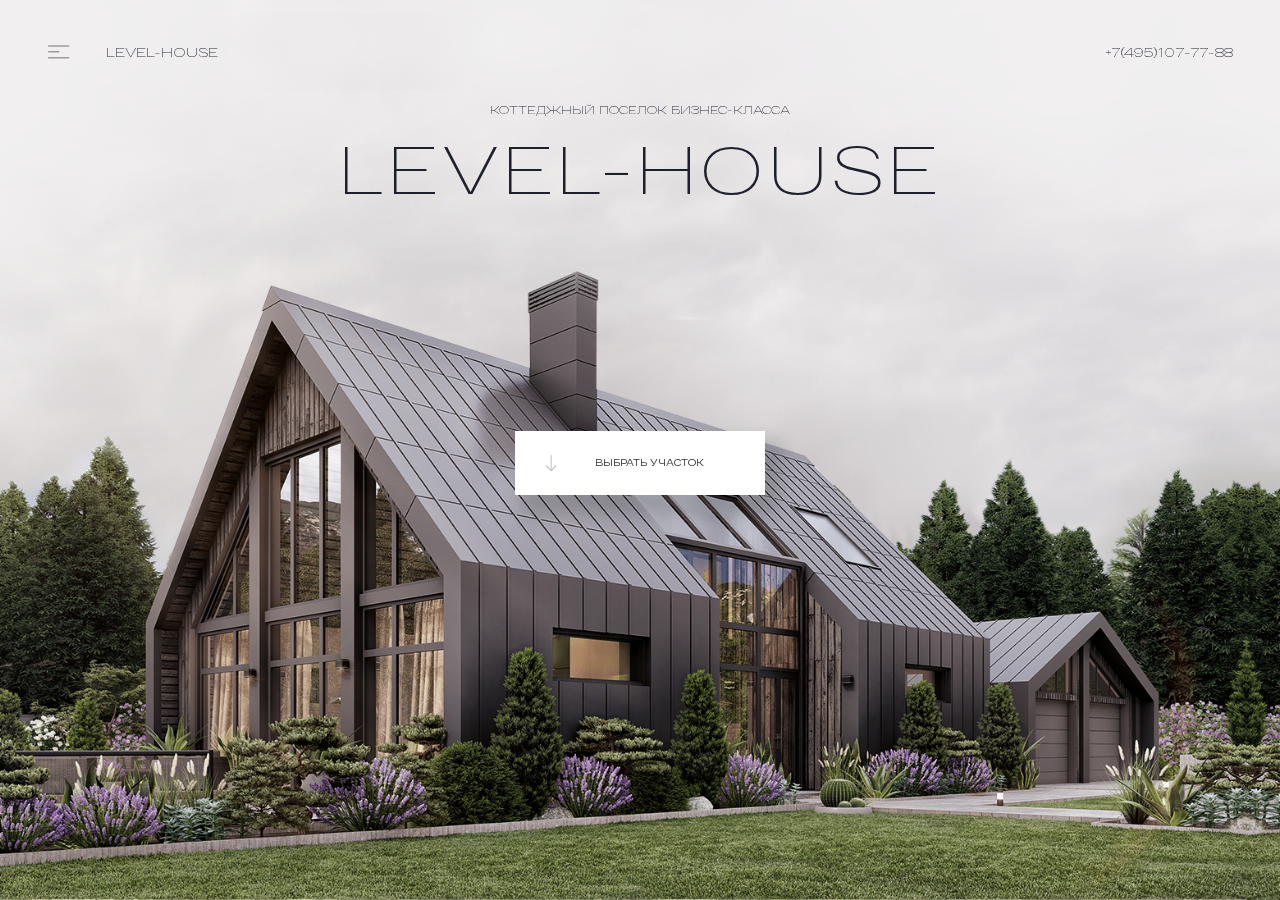
==== commit 956b1f33: "Add files via upload" ====
--- a/index.html
+++ b/index.html
@@ -1291,7 +1291,7 @@
 <script src="https://cdn.jsdelivr.net/npm/simple-parallax-js@5.0.2/dist/simpleParallax.min.js"></script>
 <script src="https://unpkg.com/swiper@7/swiper-bundle.min.js"></script>
 <script src="libs/OwlCarousel2-2.3.4/dist/owl.carousel.min.js"></script>
-<script src="js/ommon.js"></script>
+<script src="js/common.js"></script>
 </body>
 
 </html>
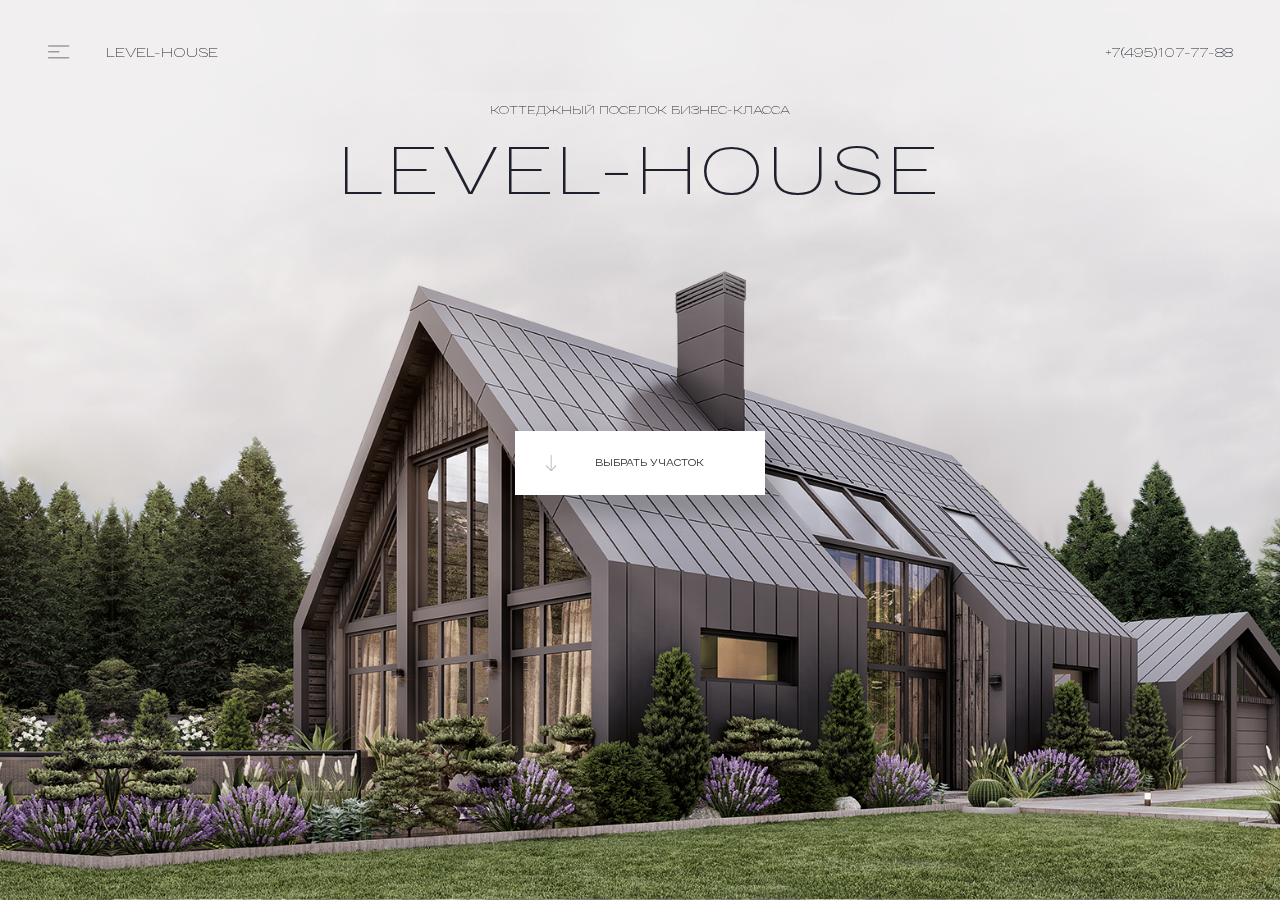
==== commit 916abfa7: "Add files via upload" ====
--- a/index.html
+++ b/index.html
@@ -17,29 +17,20 @@
 <body class="">
 
 
-	<div class="modal-menu__mobile mob-true">
-		
-		<svg class="modal-menu__img" id="svg1304" viewBox="0 0 6.3499999 6.3500002" xmlns="http://www.w3.org/2000/svg" xmlns:svg="http://www.w3.org/2000/svg"><g id="layer1" transform="translate(0 -290.65)"><path id="path1319" d="m.79117878 291.17604a.26460982.26460982 0 0 0 -.1855185.45475l2.19521522 2.19418-2.19521522 2.1947a.26460982.26460982 0 1 0 .375171.3731l2.19418152-2.19418 2.1946981 2.19418a.26460982.26460982 0 1 0 .3731038-.3731l-2.1941814-2.1947 2.1941814-2.19418a.26460982.26460982 0 0 0 -.1917195-.45475.26460982.26460982 0 0 0 -.1813843.0801l-2.1946981 2.19469-2.19418152-2.19469a.26460982.26460982 0 0 0 -.1896525-.0801z" font-variant-ligatures="normal" font-variant-position="normal" font-variant-caps="normal" font-variant-numeric="normal" font-variant-alternates="normal" font-feature-settings="normal" text-indent="0" text-align="start" text-decoration-line="none" text-decoration-style="solid" text-decoration-color="rgb(0,0,0)" text-transform="none" text-orientation="mixed" white-space="normal" shape-padding="0" isolation="auto" mix-blend-mode="normal" solid-color="rgb(0,0,0)" solid-opacity="1" vector-effect="none"/></g></svg>
-		<ul class="modal-menu__list">
-			<li class="modal-menu__item">
-				<a href="#" class="modal-menu__item_1">ГЛАВНАЯ</a>
-			</li>
-			<li class="modal-menu__item">
-				<a href="#" class="modal-menu__item_2">НАШИ ПРОЕКТЫ</a>
-			</li>
-			<li class="modal-menu__item">
-				<a href="#" class="modal-menu__item_3">ВЫБРАТЬ УЧАСТОК  </a>                                      
-			</li>
-			<li class="modal-menu__item">
-				<a href="#" class="modal-menu__item_4">РАССРОЧКА</a>
-			</li>
-			<li class="modal-menu__item">
-				<a href="#" class="modal-menu__item_5">КОНТАКТЫ</a>
-			</li>
-		</ul>
-	</div>
+	
 
 <div class="dark-window"></div>
+<div class="modal-window modal-window__fanck">
+	<div class="modal-window_close">
+		<span>x</span>
+	</div>
+	<h2 class="modal-window__title_fank">
+		СПАСИБО ЗА ЗАЯВКУ
+	</h2>
+	<h3 class="modal-window__subtitle_fank">
+		Мы свяжемся с вами в ближайшее время
+	</h3>
+</div>
 <div class="modal-window  modal-window__1">
 	<div class="modal-window_close">
 		<span>x</span>
@@ -178,10 +169,51 @@
 		</div>	
 	</div>
 </div>
-
+<div class="menu-left">
+	<div class="modal-menu-top">
+		<span class="menu-left__close">
+			x
+		</span>
+
+		<span class="modal-menu__logo">
+			LEVEL-HOUSE
+		</span>
+	</div>
+	<ul class="modal-menu__list">
+		<li class="modal-menu__item">
+			<a href="#" class="modal-menu__item_1">ГЛАВНАЯ</a>
+		</li>
+		<li class="modal-menu__item">
+			<a href="#" class="modal-menu__item_2">НАШИ ПРОЕКТЫ</a>
+		</li>
+		<li class="modal-menu__item">
+			<a href="#" class="modal-menu__item_3">ВЫБРАТЬ УЧАСТОК  </a>                                      
+		</li>
+		<li class="modal-menu__item">
+			<a href="#" class="modal-menu__item_4">РАССРОЧКА</a>
+		</li>
+		<li class="modal-menu__item">
+			<a href="#" class="modal-menu__item_5">КОНТАКТЫ</a>
+		</li>
+	</ul>
+	<div class="menu-left-bottom">
+		<a href="#" class="menu-left__btn">
+			<span>ПЕРЕЗВОНИТЕ МНЕ</span>
+		</a>
+		<div class="footer-soc">
+			<a target="_blank" href="https://www.instagram.com/level.house/" class="footer-soc__item footer-soc__item_1">
+				<img src="img/soc-1.png" alt="">
+			</a>
+			<a target="_blank" href="https://t.me/level_House_Group" class="footer-soc__item footer-soc__item_2">
+				<img src="img/soc-2.png" alt="">
+			</a>
+			<a target="_blank" href="https://api.whatsapp.com/send?phone=79771057788" class="footer-soc__item footer-soc__item_3">
+				<img src="img/soc-3.png" alt="">
+			</a>
+		</div>
+	</div>
+</div>
 <div class="slider-page">
-	
-
 	<div class="slider_item header">
 			
 			<img src="img/header-bg-mobile (1).png" alt="" class="header-bg mob-true">
@@ -372,13 +404,62 @@
 							ПОДРОБНЕЕ
 						</a>
 						<a href="#" class="homes-btn__more homes-btn_panoram">
-							<img src="img/glaz.png" alt="">
+							
+							<?xml version="1.0" standalone="no"?>
+							<!DOCTYPE svg PUBLIC "-//W3C//DTD SVG 20010904//EN"
+							 "http://www.w3.org/TR/2001/REC-SVG-20010904/DTD/svg10.dtd">
+							<svg version="1.0" xmlns="http://www.w3.org/2000/svg"
+							  viewBox="0 0 512.000000 512.000000"
+							 preserveAspectRatio="xMidYMid meet">
+
+							<g transform="translate(0.000000,512.000000) scale(0.100000,-0.100000)"
+							fill="#000000" stroke="none">
+							<path d="M78 5099 c-23 -12 -46 -35 -58 -59 -19 -37 -20 -58 -20 -370 0 -312
+							1 -333 20 -370 23 -45 80 -80 130 -80 50 0 107 35 130 80 18 36 20 58 20 280
+							l0 240 240 0 c222 0 244 2 280 20 45 23 80 80 80 130 0 50 -35 107 -80 130
+							-37 19 -58 20 -372 20 -312 -1 -335 -2 -370 -21z"/>
+							<path d="M4298 5099 c-43 -22 -78 -81 -78 -129 0 -50 35 -107 80 -130 36 -18
+							58 -20 280 -20 l240 0 0 -240 c0 -222 2 -244 20 -280 23 -45 80 -80 130 -80
+							50 0 107 35 130 80 19 37 20 58 20 370 0 312 -1 333 -20 370 -13 26 -34 47
+							-60 60 -37 19 -58 20 -372 20 -312 -1 -335 -2 -370 -21z"/>
+							<path d="M2320 3895 c-151 -17 -217 -29 -385 -72 -607 -154 -1234 -524 -1788
+							-1053 -195 -186 -196 -233 -7 -413 677 -650 1460 -1055 2190 -1132 171 -19
+							289 -19 462 0 673 71 1384 416 2028 984 149 132 261 245 281 283 42 81 19 137
+							-108 258 -845 815 -1832 1238 -2673 1145z m480 -313 c198 -52 365 -146 501
+							-281 135 -135 226 -297 282 -501 29 -109 29 -371 0 -480 -56 -204 -147 -366
+							-282 -501 -135 -135 -297 -226 -501 -282 -110 -30 -371 -29 -483 1 -399 109
+							-670 381 -779 782 -32 115 -31 362 1 484 109 420 448 730 866 796 93 14 308 4
+							395 -18z m-1380 -299 c-139 -231 -210 -477 -210 -723 0 -236 77 -511 194 -694
+							20 -31 36 -58 36 -61 0 -18 -258 126 -435 242 -205 135 -508 375 -609 482
+							l-30 31 30 31 c95 101 389 335 584 466 142 94 434 263 457 263 3 0 -5 -17 -17
+							-37z m2429 -49 c293 -163 605 -389 831 -602 l75 -70 -30 -32 c-92 -99 -395
+							-340 -585 -467 -173 -114 -446 -270 -456 -260 -3 3 11 31 32 62 74 116 147
+							311 176 470 17 92 16 360 -1 455 -27 153 -101 348 -175 464 -20 31 -36 59 -36
+							62 0 10 28 -3 169 -82z"/>
+							<path d="M2420 3194 c-180 -38 -357 -177 -439 -344 -94 -193 -94 -387 0 -580
+							59 -119 170 -230 289 -289 193 -94 387 -94 580 0 169 83 307 260 345 444 31
+							146 12 285 -56 425 -83 169 -260 307 -444 345 -86 18 -189 18 -275 -1z m294
+							-323 c75 -37 128 -91 165 -170 22 -47 26 -70 26 -141 0 -76 -4 -93 -33 -152
+							-38 -77 -92 -130 -171 -167 -47 -22 -70 -26 -141 -26 -71 0 -94 4 -140 26 -82
+							39 -135 90 -172 167 -29 59 -33 76 -33 152 0 71 4 94 26 140 87 186 293 260
+							473 171z"/>
+							<path d="M78 879 c-23 -12 -46 -35 -58 -59 -19 -37 -20 -58 -20 -370 0 -312 1
+							-333 20 -370 13 -26 34 -47 60 -60 37 -19 58 -20 370 -20 312 0 333 1 370 20
+							45 23 80 80 80 130 0 50 -35 107 -80 130 -36 18 -58 20 -280 20 l-240 0 0 240
+							c0 222 -2 244 -20 280 -37 73 -127 99 -202 59z"/>
+							<path d="M4898 879 c-23 -12 -46 -35 -58 -59 -18 -36 -20 -58 -20 -280 l0
+							-240 -240 0 c-222 0 -244 -2 -280 -20 -45 -23 -80 -80 -80 -130 0 -50 35 -107
+							80 -130 37 -19 58 -20 370 -20 312 0 333 1 370 20 26 13 47 34 60 60 19 37 20
+							58 20 370 0 312 -1 333 -20 370 -37 73 -127 99 -202 59z"/>
+							</g>
+							</svg>
+
 							ПАНОРАМА
 						</a>
 					</div>
 				</div>
 			</div>
-			<div class="homes-slide" data-animation="fadeInUp" data-delay="0.3s">
+			<div class="homes-slide" data-animation="fadeInRight" data-delay="0.6s">
 				<a href="" class="homes-btn__more_2"><img src="img/2/dom-2 (1).jpg" alt="" class="homes-slide-img"></a>
 				<div class="homes-slide-bottom">
 					<div class="homes-slide-left">
@@ -399,13 +480,62 @@
 							ПОДРОБНЕЕ
 						</a>
 						<a href="#" class="homes-btn__more homes-btn_panoram">
-							<img src="img/glaz.png" alt="">
+							
+							<?xml version="1.0" standalone="no"?>
+							<!DOCTYPE svg PUBLIC "-//W3C//DTD SVG 20010904//EN"
+							 "http://www.w3.org/TR/2001/REC-SVG-20010904/DTD/svg10.dtd">
+							<svg version="1.0" xmlns="http://www.w3.org/2000/svg"
+							  viewBox="0 0 512.000000 512.000000"
+							 preserveAspectRatio="xMidYMid meet">
+
+							<g transform="translate(0.000000,512.000000) scale(0.100000,-0.100000)"
+							fill="#000000" stroke="none">
+							<path d="M78 5099 c-23 -12 -46 -35 -58 -59 -19 -37 -20 -58 -20 -370 0 -312
+							1 -333 20 -370 23 -45 80 -80 130 -80 50 0 107 35 130 80 18 36 20 58 20 280
+							l0 240 240 0 c222 0 244 2 280 20 45 23 80 80 80 130 0 50 -35 107 -80 130
+							-37 19 -58 20 -372 20 -312 -1 -335 -2 -370 -21z"/>
+							<path d="M4298 5099 c-43 -22 -78 -81 -78 -129 0 -50 35 -107 80 -130 36 -18
+							58 -20 280 -20 l240 0 0 -240 c0 -222 2 -244 20 -280 23 -45 80 -80 130 -80
+							50 0 107 35 130 80 19 37 20 58 20 370 0 312 -1 333 -20 370 -13 26 -34 47
+							-60 60 -37 19 -58 20 -372 20 -312 -1 -335 -2 -370 -21z"/>
+							<path d="M2320 3895 c-151 -17 -217 -29 -385 -72 -607 -154 -1234 -524 -1788
+							-1053 -195 -186 -196 -233 -7 -413 677 -650 1460 -1055 2190 -1132 171 -19
+							289 -19 462 0 673 71 1384 416 2028 984 149 132 261 245 281 283 42 81 19 137
+							-108 258 -845 815 -1832 1238 -2673 1145z m480 -313 c198 -52 365 -146 501
+							-281 135 -135 226 -297 282 -501 29 -109 29 -371 0 -480 -56 -204 -147 -366
+							-282 -501 -135 -135 -297 -226 -501 -282 -110 -30 -371 -29 -483 1 -399 109
+							-670 381 -779 782 -32 115 -31 362 1 484 109 420 448 730 866 796 93 14 308 4
+							395 -18z m-1380 -299 c-139 -231 -210 -477 -210 -723 0 -236 77 -511 194 -694
+							20 -31 36 -58 36 -61 0 -18 -258 126 -435 242 -205 135 -508 375 -609 482
+							l-30 31 30 31 c95 101 389 335 584 466 142 94 434 263 457 263 3 0 -5 -17 -17
+							-37z m2429 -49 c293 -163 605 -389 831 -602 l75 -70 -30 -32 c-92 -99 -395
+							-340 -585 -467 -173 -114 -446 -270 -456 -260 -3 3 11 31 32 62 74 116 147
+							311 176 470 17 92 16 360 -1 455 -27 153 -101 348 -175 464 -20 31 -36 59 -36
+							62 0 10 28 -3 169 -82z"/>
+							<path d="M2420 3194 c-180 -38 -357 -177 -439 -344 -94 -193 -94 -387 0 -580
+							59 -119 170 -230 289 -289 193 -94 387 -94 580 0 169 83 307 260 345 444 31
+							146 12 285 -56 425 -83 169 -260 307 -444 345 -86 18 -189 18 -275 -1z m294
+							-323 c75 -37 128 -91 165 -170 22 -47 26 -70 26 -141 0 -76 -4 -93 -33 -152
+							-38 -77 -92 -130 -171 -167 -47 -22 -70 -26 -141 -26 -71 0 -94 4 -140 26 -82
+							39 -135 90 -172 167 -29 59 -33 76 -33 152 0 71 4 94 26 140 87 186 293 260
+							473 171z"/>
+							<path d="M78 879 c-23 -12 -46 -35 -58 -59 -19 -37 -20 -58 -20 -370 0 -312 1
+							-333 20 -370 13 -26 34 -47 60 -60 37 -19 58 -20 370 -20 312 0 333 1 370 20
+							45 23 80 80 80 130 0 50 -35 107 -80 130 -36 18 -58 20 -280 20 l-240 0 0 240
+							c0 222 -2 244 -20 280 -37 73 -127 99 -202 59z"/>
+							<path d="M4898 879 c-23 -12 -46 -35 -58 -59 -18 -36 -20 -58 -20 -280 l0
+							-240 -240 0 c-222 0 -244 -2 -280 -20 -45 -23 -80 -80 -80 -130 0 -50 35 -107
+							80 -130 37 -19 58 -20 370 -20 312 0 333 1 370 20 26 13 47 34 60 60 19 37 20
+							58 20 370 0 312 -1 333 -20 370 -37 73 -127 99 -202 59z"/>
+							</g>
+							</svg>
+
 							ПАНОРАМА
 						</a>
 					</div>
 				</div>
 			</div>
-			<div class="homes-slide" data-animation="fadeInUp" data-delay="0.3s">
+			<div class="homes-slide" data-animation="fadeInLeft" data-delay="0.6s">
 				<a href="" class="homes-btn__more_3"><img src="img/3/1.jpg" alt="" class="homes-slide-img"></a>
 				<div class="homes-slide-bottom">
 					<div class="homes-slide-left">
@@ -426,7 +556,56 @@
 							ПОДРОБНЕЕ
 						</a>
 						<a href="#" class="homes-btn__more homes-btn_panoram">
-							<img src="img/glaz.png" alt="">
+							
+							<?xml version="1.0" standalone="no"?>
+							<!DOCTYPE svg PUBLIC "-//W3C//DTD SVG 20010904//EN"
+							 "http://www.w3.org/TR/2001/REC-SVG-20010904/DTD/svg10.dtd">
+							<svg version="1.0" xmlns="http://www.w3.org/2000/svg"
+							  viewBox="0 0 512.000000 512.000000"
+							 preserveAspectRatio="xMidYMid meet">
+
+							<g transform="translate(0.000000,512.000000) scale(0.100000,-0.100000)"
+							fill="#000000" stroke="none">
+							<path d="M78 5099 c-23 -12 -46 -35 -58 -59 -19 -37 -20 -58 -20 -370 0 -312
+							1 -333 20 -370 23 -45 80 -80 130 -80 50 0 107 35 130 80 18 36 20 58 20 280
+							l0 240 240 0 c222 0 244 2 280 20 45 23 80 80 80 130 0 50 -35 107 -80 130
+							-37 19 -58 20 -372 20 -312 -1 -335 -2 -370 -21z"/>
+							<path d="M4298 5099 c-43 -22 -78 -81 -78 -129 0 -50 35 -107 80 -130 36 -18
+							58 -20 280 -20 l240 0 0 -240 c0 -222 2 -244 20 -280 23 -45 80 -80 130 -80
+							50 0 107 35 130 80 19 37 20 58 20 370 0 312 -1 333 -20 370 -13 26 -34 47
+							-60 60 -37 19 -58 20 -372 20 -312 -1 -335 -2 -370 -21z"/>
+							<path d="M2320 3895 c-151 -17 -217 -29 -385 -72 -607 -154 -1234 -524 -1788
+							-1053 -195 -186 -196 -233 -7 -413 677 -650 1460 -1055 2190 -1132 171 -19
+							289 -19 462 0 673 71 1384 416 2028 984 149 132 261 245 281 283 42 81 19 137
+							-108 258 -845 815 -1832 1238 -2673 1145z m480 -313 c198 -52 365 -146 501
+							-281 135 -135 226 -297 282 -501 29 -109 29 -371 0 -480 -56 -204 -147 -366
+							-282 -501 -135 -135 -297 -226 -501 -282 -110 -30 -371 -29 -483 1 -399 109
+							-670 381 -779 782 -32 115 -31 362 1 484 109 420 448 730 866 796 93 14 308 4
+							395 -18z m-1380 -299 c-139 -231 -210 -477 -210 -723 0 -236 77 -511 194 -694
+							20 -31 36 -58 36 -61 0 -18 -258 126 -435 242 -205 135 -508 375 -609 482
+							l-30 31 30 31 c95 101 389 335 584 466 142 94 434 263 457 263 3 0 -5 -17 -17
+							-37z m2429 -49 c293 -163 605 -389 831 -602 l75 -70 -30 -32 c-92 -99 -395
+							-340 -585 -467 -173 -114 -446 -270 -456 -260 -3 3 11 31 32 62 74 116 147
+							311 176 470 17 92 16 360 -1 455 -27 153 -101 348 -175 464 -20 31 -36 59 -36
+							62 0 10 28 -3 169 -82z"/>
+							<path d="M2420 3194 c-180 -38 -357 -177 -439 -344 -94 -193 -94 -387 0 -580
+							59 -119 170 -230 289 -289 193 -94 387 -94 580 0 169 83 307 260 345 444 31
+							146 12 285 -56 425 -83 169 -260 307 -444 345 -86 18 -189 18 -275 -1z m294
+							-323 c75 -37 128 -91 165 -170 22 -47 26 -70 26 -141 0 -76 -4 -93 -33 -152
+							-38 -77 -92 -130 -171 -167 -47 -22 -70 -26 -141 -26 -71 0 -94 4 -140 26 -82
+							39 -135 90 -172 167 -29 59 -33 76 -33 152 0 71 4 94 26 140 87 186 293 260
+							473 171z"/>
+							<path d="M78 879 c-23 -12 -46 -35 -58 -59 -19 -37 -20 -58 -20 -370 0 -312 1
+							-333 20 -370 13 -26 34 -47 60 -60 37 -19 58 -20 370 -20 312 0 333 1 370 20
+							45 23 80 80 80 130 0 50 -35 107 -80 130 -36 18 -58 20 -280 20 l-240 0 0 240
+							c0 222 -2 244 -20 280 -37 73 -127 99 -202 59z"/>
+							<path d="M4898 879 c-23 -12 -46 -35 -58 -59 -18 -36 -20 -58 -20 -280 l0
+							-240 -240 0 c-222 0 -244 -2 -280 -20 -45 -23 -80 -80 -80 -130 0 -50 35 -107
+							80 -130 37 -19 58 -20 370 -20 312 0 333 1 370 20 26 13 47 34 60 60 19 37 20
+							58 20 370 0 312 -1 333 -20 370 -37 73 -127 99 -202 59z"/>
+							</g>
+							</svg>
+
 							ПАНОРАМА
 						</a>
 					</div>
@@ -435,96 +614,95 @@
 			
 		</div>
 	</div>
-	<div class="slider_item maps" id="maps">
-		<img src="img/map.png" alt="" class="maps-img pc-true" data-animation="fadeIn" data-delay="0.3s">
-		<img src="img/map-mobile.png" alt="" class="maps-img mob-true">
-		<div class="container">
-			<div class="maps-content" data-animation="fadeInLeft" data-delay="0.3s">
-				<a href="#" class="homes-btn__more homes-btn_panoram">
-					<img src="img/glaz.png" alt="">
-					ПАНОРАМА
-				</a>
-				<ul class="maps-list">
-					<li class="maps-list__item">
-						<a href="#">
-							КПП
-						</a>
-					</li>
-					<li class="maps-list__item">
-						<a href="#">
-							ГОСТЕВАЯ ПАРКОВКА
-						</a>
-					</li>
-					<li class="maps-list__item">
-						<a href="#">
-							ЗОНА БАРБЕКЮ №1
-						</a>
-					</li>
-					<li class="maps-list__item">
-						<a href="#">
-							ТЕННИСТНЫЙ КОРТ
-						</a>
-					</li>
-					<li class="maps-list__item">
-						<a href="#">
-							СПОРТИВНАЯ ПЛОЩАДКА
-						</a>
-					</li>
-					<li class="maps-list__item">
-						<a href="#">
-							ПРОГУЛОЧНАЯ ЗОНА
-						</a>
-					</li>
-					<li class="maps-list__item">
-						<a href="#">
-							ДЕТСКАЯ ПЛОЩАКА №1
-						</a>
-					</li>
-					<li class="maps-list__item">
-						<a href="#">
-							ДЕТСКАЯ ПЛОЩАКА №2
-						</a>
-					</li>
-					<li class="maps-list__item">
-						<a href="#">
-							ЗОНА ТОРГОВЛИ
-						</a>
-					</li>
-					<li class="maps-list__item">
-						<a href="#">
-							ЗОНА БАРБЕКЮ №2
-						</a>
-					</li>
-					<li class="maps-list__item">
-						<a href="#">
-							ПЛЯЖ №1
-						</a>
-					</li>
-					<li class="maps-list__item">
-						<a href="#">
-							ПЛЯЖ №2
-						</a>
-					</li>
-				</ul>
-			</div>
-		</div>
+	<div class="slider_item" id="maps">
+		<a href="#" class="homes-btn__more homes-btn_panoram">
+			
+			<?xml version="1.0" standalone="no"?>
+			<!DOCTYPE svg PUBLIC "-//W3C//DTD SVG 20010904//EN"
+			 "http://www.w3.org/TR/2001/REC-SVG-20010904/DTD/svg10.dtd">
+			<svg version="1.0" xmlns="http://www.w3.org/2000/svg"
+			  viewBox="0 0 512.000000 512.000000"
+			 preserveAspectRatio="xMidYMid meet">
+
+			<g transform="translate(0.000000,512.000000) scale(0.100000,-0.100000)"
+			fill="#000000" stroke="none">
+			<path d="M78 5099 c-23 -12 -46 -35 -58 -59 -19 -37 -20 -58 -20 -370 0 -312
+			1 -333 20 -370 23 -45 80 -80 130 -80 50 0 107 35 130 80 18 36 20 58 20 280
+			l0 240 240 0 c222 0 244 2 280 20 45 23 80 80 80 130 0 50 -35 107 -80 130
+			-37 19 -58 20 -372 20 -312 -1 -335 -2 -370 -21z"/>
+			<path d="M4298 5099 c-43 -22 -78 -81 -78 -129 0 -50 35 -107 80 -130 36 -18
+			58 -20 280 -20 l240 0 0 -240 c0 -222 2 -244 20 -280 23 -45 80 -80 130 -80
+			50 0 107 35 130 80 19 37 20 58 20 370 0 312 -1 333 -20 370 -13 26 -34 47
+			-60 60 -37 19 -58 20 -372 20 -312 -1 -335 -2 -370 -21z"/>
+			<path d="M2320 3895 c-151 -17 -217 -29 -385 -72 -607 -154 -1234 -524 -1788
+			-1053 -195 -186 -196 -233 -7 -413 677 -650 1460 -1055 2190 -1132 171 -19
+			289 -19 462 0 673 71 1384 416 2028 984 149 132 261 245 281 283 42 81 19 137
+			-108 258 -845 815 -1832 1238 -2673 1145z m480 -313 c198 -52 365 -146 501
+			-281 135 -135 226 -297 282 -501 29 -109 29 -371 0 -480 -56 -204 -147 -366
+			-282 -501 -135 -135 -297 -226 -501 -282 -110 -30 -371 -29 -483 1 -399 109
+			-670 381 -779 782 -32 115 -31 362 1 484 109 420 448 730 866 796 93 14 308 4
+			395 -18z m-1380 -299 c-139 -231 -210 -477 -210 -723 0 -236 77 -511 194 -694
+			20 -31 36 -58 36 -61 0 -18 -258 126 -435 242 -205 135 -508 375 -609 482
+			l-30 31 30 31 c95 101 389 335 584 466 142 94 434 263 457 263 3 0 -5 -17 -17
+			-37z m2429 -49 c293 -163 605 -389 831 -602 l75 -70 -30 -32 c-92 -99 -395
+			-340 -585 -467 -173 -114 -446 -270 -456 -260 -3 3 11 31 32 62 74 116 147
+			311 176 470 17 92 16 360 -1 455 -27 153 -101 348 -175 464 -20 31 -36 59 -36
+			62 0 10 28 -3 169 -82z"/>
+			<path d="M2420 3194 c-180 -38 -357 -177 -439 -344 -94 -193 -94 -387 0 -580
+			59 -119 170 -230 289 -289 193 -94 387 -94 580 0 169 83 307 260 345 444 31
+			146 12 285 -56 425 -83 169 -260 307 -444 345 -86 18 -189 18 -275 -1z m294
+			-323 c75 -37 128 -91 165 -170 22 -47 26 -70 26 -141 0 -76 -4 -93 -33 -152
+			-38 -77 -92 -130 -171 -167 -47 -22 -70 -26 -141 -26 -71 0 -94 4 -140 26 -82
+			39 -135 90 -172 167 -29 59 -33 76 -33 152 0 71 4 94 26 140 87 186 293 260
+			473 171z"/>
+			<path d="M78 879 c-23 -12 -46 -35 -58 -59 -19 -37 -20 -58 -20 -370 0 -312 1
+			-333 20 -370 13 -26 34 -47 60 -60 37 -19 58 -20 370 -20 312 0 333 1 370 20
+			45 23 80 80 80 130 0 50 -35 107 -80 130 -36 18 -58 20 -280 20 l-240 0 0 240
+			c0 222 -2 244 -20 280 -37 73 -127 99 -202 59z"/>
+			<path d="M4898 879 c-23 -12 -46 -35 -58 -59 -18 -36 -20 -58 -20 -280 l0
+			-240 -240 0 c-222 0 -244 -2 -280 -20 -45 -23 -80 -80 -80 -130 0 -50 35 -107
+			80 -130 37 -19 58 -20 370 -20 312 0 333 1 370 20 26 13 47 34 60 60 19 37 20
+			58 20 370 0 312 -1 333 -20 370 -37 73 -127 99 -202 59z"/>
+			</g>
+			</svg>
+
+			ПАНОРАМА
+		</a>
+		<div class="col-inner text-left">
+		<div data-realty_widget_id="0" class="realty-widget"><div class="realty-widget-map leaflet-container leaflet-touch leaflet-fade-anim leaflet-grab leaflet-touch-drag leaflet-touch-zoom" style="width: 100%; height: 100vh; position: relative; outline: none;" tabindex="0"; background: #18161E><div class="leaflet-pane leaflet-map-pane" style="transform: translate3d(17px, 59px, 0px); display:none"><div class="leaflet-pane leaflet-tile-pane"></div><div class="leaflet-pane leaflet-shadow-pane"></div><div class="leaflet-pane leaflet-overlay-pane"><img class="leaflet-image-layer leaflet-zoom-animated" src="https://map.level-house.com/workdir/realty_maps/00/1-index-str3-2.jpg" alt="" style="z-index: 1; transform: translate3d(-350px, -524px, 0px); width: 2048px; height: 2048px;"><svg pointer-events="none" class="leaflet-zoom-animated" width="1728" height="1200" viewBox="-161 -159 1728 1200" style="transform: translate3d(-161px, -159px, 0px);"><g><path class="leaflet-interactive" stroke="#343e46" stroke-opacity="1" stroke-width="0" stroke-linecap="round" stroke-linejoin="round" fill="#de1818" fill-opacity="0.45" fill-rule="evenodd" d="M1107 58L1132 45L1162 66L1135 80z"></path><path class="leaflet-interactive" stroke="#343e46" stroke-opacity="1" stroke-width="0" stroke-linecap="round" stroke-linejoin="round" fill="#de1818" fill-opacity="0.45" fill-rule="evenodd" d="M1078 75L1107 58L1135 80L1108 95z"></path><path class="leaflet-interactive" stroke="#343e46" stroke-opacity="1" stroke-width="0" stroke-linecap="round" stroke-linejoin="round" fill="#de1818" fill-opacity="0.45" fill-rule="evenodd" d="M1132 45L1158 31L1188 51L1162 66z"></path><path class="leaflet-interactive" stroke="#343e46" stroke-opacity="1" stroke-width="0" stroke-linecap="round" stroke-linejoin="round" fill="#f7b961" fill-opacity="0.45" fill-rule="evenodd" d="M1158 31L1192 13L1207 43L1188 51z"></path><path class="leaflet-interactive" stroke="#343e46" stroke-opacity="1" stroke-width="0" stroke-linecap="round" stroke-linejoin="round" fill="#f7b961" fill-opacity="0.45" fill-rule="evenodd" d="M1192 13L1240 16L1235 48L1207 43z"></path><path class="leaflet-interactive" stroke="#343e46" stroke-opacity="1" stroke-width="0" stroke-linecap="round" stroke-linejoin="round" fill="#de1818" fill-opacity="0.45" fill-rule="evenodd" d="M420 495L438 501L451 509L431 547L397 539z"></path><path class="leaflet-interactive" stroke="#343e46" stroke-opacity="1" stroke-width="0" stroke-linecap="round" stroke-linejoin="round" fill="#de1818" fill-opacity="0.45" fill-rule="evenodd" d="M386 486L420 495L397 539L365 528z"></path><path class="leaflet-interactive" stroke="#343e46" stroke-opacity="1" stroke-width="0" stroke-linecap="round" stroke-linejoin="round" fill="#de1818" fill-opacity="0.45" fill-rule="evenodd" d="M353 477L386 486L365 528L330 520z"></path><path class="leaflet-interactive" stroke="#343e46" stroke-opacity="1" stroke-width="0" stroke-linecap="round" stroke-linejoin="round" fill="#de1818" fill-opacity="0.45" fill-rule="evenodd" d="M325 470L353 477L330 520L297 508z"></path><path class="leaflet-interactive" stroke="#343e46" stroke-opacity="1" stroke-width="0" stroke-linecap="round" stroke-linejoin="round" fill="#de1818" fill-opacity="0.45" fill-rule="evenodd" d="M327 380L354 356L383 368L363 393z"></path><path class="leaflet-interactive" stroke="#343e46" stroke-opacity="1" stroke-width="0" stroke-linecap="round" stroke-linejoin="round" fill="#de1818" fill-opacity="0.45" fill-rule="evenodd" d="M310 401L327 380L363 393L346 414z"></path><path class="leaflet-interactive" stroke="#343e46" stroke-opacity="1" stroke-width="0" stroke-linecap="round" stroke-linejoin="round" fill="#343e46" fill-opacity="0" fill-rule="evenodd" d="M290 423L310 401L346 414L327 437z"></path><path class="leaflet-interactive" stroke="#343e46" stroke-opacity="1" stroke-width="0" stroke-linecap="round" stroke-linejoin="round" fill="#de1818" fill-opacity="0.45" fill-rule="evenodd" d="M271 445L290 423L327 437L309 459z"></path><path class="leaflet-interactive" stroke="#343e46" stroke-opacity="1" stroke-width="0" stroke-linecap="round" stroke-linejoin="round" fill="#de1818" fill-opacity="0.45" fill-rule="evenodd" d="M250 468L271 445L309 459L291 483z"></path><path class="leaflet-interactive" stroke="#343e46" stroke-opacity="1" stroke-width="0" stroke-linecap="round" stroke-linejoin="round" fill="#de1818" fill-opacity="0.45" fill-rule="evenodd" d="M231 491L250 468L291 483L271 508z"></path><path class="leaflet-interactive" stroke="#343e46" stroke-opacity="1" stroke-width="0" stroke-linecap="round" stroke-linejoin="round" fill="#de1818" fill-opacity="0.45" fill-rule="evenodd" d="M207 517L231 491L271 508L245 537z"></path><path class="leaflet-interactive" stroke="#343e46" stroke-opacity="1" stroke-width="0" stroke-linecap="round" stroke-linejoin="round" fill="#de1818" fill-opacity="0.45" fill-rule="evenodd" d="M187 544L207 517L245 537L222 562z"></path><path class="leaflet-interactive" stroke="#343e46" stroke-opacity="1" stroke-width="0" stroke-linecap="round" stroke-linejoin="round" fill="#de1818" fill-opacity="0.45" fill-rule="evenodd" d="M165 570L187 544L222 562L199 588z"></path><path class="leaflet-interactive" stroke="#343e46" stroke-opacity="1" stroke-width="0" stroke-linecap="round" stroke-linejoin="round" fill="#de1818" fill-opacity="0.45" fill-rule="evenodd" d="M141 597L165 570L199 588L176 615z"></path><path class="leaflet-interactive" stroke="#343e46" stroke-opacity="1" stroke-width="0" stroke-linecap="round" stroke-linejoin="round" fill="#de1818" fill-opacity="0.45" fill-rule="evenodd" d="M119 621L141 597L176 615L153 639z"></path><path class="leaflet-interactive" stroke="#343e46" stroke-opacity="1" stroke-width="0" stroke-linecap="round" stroke-linejoin="round" fill="#343e46" fill-opacity="0" fill-rule="evenodd" d="M119 621L153 639L133 663L97 649z"></path><path class="leaflet-interactive" stroke="#343e46" stroke-opacity="1" stroke-width="0" stroke-linecap="round" stroke-linejoin="round" fill="#de1818" fill-opacity="0.45" fill-rule="evenodd" d="M183 635L207 645L181 680L154 669z"></path><path class="leaflet-interactive" stroke="#343e46" stroke-opacity="1" stroke-width="0" stroke-linecap="round" stroke-linejoin="round" fill="#343e46" fill-opacity="0" fill-rule="evenodd" d="M207 645L235 657L210 694L181 680z"></path><path class="leaflet-interactive" stroke="#343e46" stroke-opacity="1" stroke-width="0" stroke-linecap="round" stroke-linejoin="round" fill="#de1818" fill-opacity="0.45" fill-rule="evenodd" d="M209 606L245 622L222 651L183 635z"></path><path class="leaflet-interactive" stroke="#343e46" stroke-opacity="1" stroke-width="0" stroke-linecap="round" stroke-linejoin="round" fill="#343e46" fill-opacity="0" fill-rule="evenodd" d="M232 576L270 592L245 622L209 606z"></path><path class="leaflet-interactive" stroke="#343e46" stroke-opacity="1" stroke-width="0" stroke-linecap="round" stroke-linejoin="round" fill="#de1818" fill-opacity="0.45" fill-rule="evenodd" d="M257 549L291 566L270 592L232 576z"></path><path class="leaflet-interactive" stroke="#343e46" stroke-opacity="1" stroke-width="0" stroke-linecap="round" stroke-linejoin="round" fill="#de1818" fill-opacity="0.45" fill-rule="evenodd" d="M281 522L317 536L291 566L257 549z"></path><path class="leaflet-interactive" stroke="#343e46" stroke-opacity="1" stroke-width="0" stroke-linecap="round" stroke-linejoin="round" fill="#de1818" fill-opacity="0.45" fill-rule="evenodd" d="M299 556L317 536L353 544L334 572z"></path><path class="leaflet-interactive" stroke="#343e46" stroke-opacity="1" stroke-width="0" stroke-linecap="round" stroke-linejoin="round" fill="#343e46" fill-opacity="0" fill-rule="evenodd" d="M279 580L299 556L334 572L317 596z"></path><path class="leaflet-interactive" stroke="#343e46" stroke-opacity="1" stroke-width="0" stroke-linecap="round" stroke-linejoin="round" fill="#343e46" fill-opacity="0" fill-rule="evenodd" d="M260 604L279 580L317 596L299 621z"></path><path class="leaflet-interactive" stroke="#343e46" stroke-opacity="1" stroke-width="0" stroke-linecap="round" stroke-linejoin="round" fill="#de1818" fill-opacity="0.45" fill-rule="evenodd" d="M240 628L260 604L299 621L281 645z"></path><path class="leaflet-interactive" stroke="#343e46" stroke-opacity="1" stroke-width="0" stroke-linecap="round" stroke-linejoin="round" fill="#de1818" fill-opacity="0.45" fill-rule="evenodd" d="M222 651L240 628L281 645L264 669z"></path><path class="leaflet-interactive" stroke="#343e46" stroke-opacity="1" stroke-width="0" stroke-linecap="round" stroke-linejoin="round" fill="#de1818" fill-opacity="0.45" fill-rule="evenodd" d="M235 657L264 669L239 705L210 694z"></path><path class="leaflet-interactive" stroke="#343e46" stroke-opacity="1" stroke-width="0" stroke-linecap="round" stroke-linejoin="round" fill="#de1818" fill-opacity="0.45" fill-rule="evenodd" d="M280 677L299 651L337 665L317 694z"></path><path class="leaflet-interactive" stroke="#343e46" stroke-opacity="1" stroke-width="0" stroke-linecap="round" stroke-linejoin="round" fill="#343e46" fill-opacity="0" fill-rule="evenodd" d="M280 677L262 710L303 718L317 694z"></path><path class="leaflet-interactive" stroke="#343e46" stroke-opacity="1" stroke-width="0" stroke-linecap="round" stroke-linejoin="round" fill="#de1818" fill-opacity="0.45" fill-rule="evenodd" d="M318 623L299 651L337 665L353 638z"></path><path class="leaflet-interactive" stroke="#343e46" stroke-opacity="1" stroke-width="0" stroke-linecap="round" stroke-linejoin="round" fill="#de1818" fill-opacity="0.45" fill-rule="evenodd" d="M333 598L374 612L353 638L318 623z"></path><path class="leaflet-interactive" stroke="#343e46" stroke-opacity="1" stroke-width="0" stroke-linecap="round" stroke-linejoin="round" fill="#f7b961" fill-opacity="0.45" fill-rule="evenodd" d="M353 571L333 598L374 612L390 588z"></path><path class="leaflet-interactive" stroke="#343e46" stroke-opacity="1" stroke-width="0" stroke-linecap="round" stroke-linejoin="round" fill="#de1818" fill-opacity="0.45" fill-rule="evenodd" d="M370 548L409 561L390 588L353 571z"></path><path class="leaflet-interactive" stroke="#343e46" stroke-opacity="1" stroke-width="0" stroke-linecap="round" stroke-linejoin="round" fill="#343e46" fill-opacity="0" fill-rule="evenodd" d="M390 588L409 561L446 573L424 602z"></path><path class="leaflet-interactive" stroke="#343e46" stroke-opacity="1" stroke-width="0" stroke-linecap="round" stroke-linejoin="round" fill="#343e46" fill-opacity="0" fill-rule="evenodd" d="M374 612L390 588L424 602L405 632z"></path><path class="leaflet-interactive" stroke="#343e46" stroke-opacity="1" stroke-width="0" stroke-linecap="round" stroke-linejoin="round" fill="#343e46" fill-opacity="0" fill-rule="evenodd" d="M348 649L374 612L405 632L384 664z"></path><path class="leaflet-interactive" stroke="#343e46" stroke-opacity="1" stroke-width="0" stroke-linecap="round" stroke-linejoin="round" fill="#343e46" fill-opacity="0" fill-rule="evenodd" d="M326 682L348 649L384 664L362 696z"></path><path class="leaflet-interactive" stroke="#343e46" stroke-opacity="1" stroke-width="0" stroke-linecap="round" stroke-linejoin="round" fill="#343e46" fill-opacity="0" fill-rule="evenodd" d="M326 682L362 696L342 724L303 718z"></path><path class="leaflet-interactive" stroke="#343e46" stroke-opacity="1" stroke-width="0" stroke-linecap="round" stroke-linejoin="round" fill="#de1818" fill-opacity="0.45" fill-rule="evenodd" d="M470 580L508 596L495 620L452 604z"></path><path class="leaflet-interactive" stroke="#343e46" stroke-opacity="1" stroke-width="0" stroke-linecap="round" stroke-linejoin="round" fill="#de1818" fill-opacity="0.45" fill-rule="evenodd" d="M452 604L495 620L478 646L435 630z"></path><path class="leaflet-interactive" stroke="#343e46" stroke-opacity="1" stroke-width="0" stroke-linecap="round" stroke-linejoin="round" fill="#f7b961" fill-opacity="0.45" fill-rule="evenodd" d="M435 630L478 646L461 674L419 656z"></path><path class="leaflet-interactive" stroke="#343e46" stroke-opacity="1" stroke-width="0" stroke-linecap="round" stroke-linejoin="round" fill="#de1818" fill-opacity="0.45" fill-rule="evenodd" d="M402 683L419 656L461 674L444 702z"></path><path class="leaflet-interactive" stroke="#343e46" stroke-opacity="1" stroke-width="0" stroke-linecap="round" stroke-linejoin="round" fill="#343e46" fill-opacity="0" fill-rule="evenodd" d="M402 683L444 702L425 732L381 713z"></path><path class="leaflet-interactive" stroke="#343e46" stroke-opacity="1" stroke-width="0" stroke-linecap="round" stroke-linejoin="round" fill="#de1818" fill-opacity="0.45" fill-rule="evenodd" d="M425 732L381 713L363 750L415 759z"></path><path class="leaflet-interactive" stroke="#343e46" stroke-opacity="1" stroke-width="0" stroke-linecap="round" stroke-linejoin="round" fill="#343e46" fill-opacity="0" fill-rule="evenodd" d="M363 750L415 759L406 790L353 780z"></path><path class="leaflet-interactive" stroke="#343e46" stroke-opacity="1" stroke-width="0" stroke-linecap="round" stroke-linejoin="round" fill="#f7b961" fill-opacity="0.45" fill-rule="evenodd" d="M353 780L406 790L397 821L344 815z"></path><path class="leaflet-interactive" stroke="#343e46" stroke-opacity="1" stroke-width="0" stroke-linecap="round" stroke-linejoin="round" fill="#f7b961" fill-opacity="0.45" fill-rule="evenodd" d="M344 815L397 821L387 856L333 847z"></path><path class="leaflet-interactive" stroke="#343e46" stroke-opacity="1" stroke-width="0" stroke-linecap="round" stroke-linejoin="round" fill="#343e46" fill-opacity="0" fill-rule="evenodd" d="M333 847L387 856L382 871L315 903z"></path><path class="leaflet-interactive" stroke="#343e46" stroke-opacity="1" stroke-width="0" stroke-linecap="round" stroke-linejoin="round" fill="#de1818" fill-opacity="0.45" fill-rule="evenodd" d="M226 815L210 855L257 862L270 822z"></path><path class="leaflet-interactive" stroke="#343e46" stroke-opacity="1" stroke-width="0" stroke-linecap="round" stroke-linejoin="round" fill="#de1818" fill-opacity="0.45" fill-rule="evenodd" d="M240 770L226 815L270 822L285 779z"></path><path class="leaflet-interactive" stroke="#343e46" stroke-opacity="1" stroke-width="0" stroke-linecap="round" stroke-linejoin="round" fill="#de1818" fill-opacity="0.45" fill-rule="evenodd" d="M254 731L297 738L285 779L240 770z"></path><path class="leaflet-interactive" stroke="#343e46" stroke-opacity="1" stroke-width="0" stroke-linecap="round" stroke-linejoin="round" fill="#de1818" fill-opacity="0.45" fill-rule="evenodd" d="M297 738L338 745L325 786L285 779z"></path><path class="leaflet-interactive" stroke="#343e46" stroke-opacity="1" stroke-width="0" stroke-linecap="round" stroke-linejoin="round" fill="#de1818" fill-opacity="0.45" fill-rule="evenodd" d="M270 822L285 779L325 786L311 827z"></path><path class="leaflet-interactive" stroke="#343e46" stroke-opacity="1" stroke-width="0" stroke-linecap="round" stroke-linejoin="round" fill="#de1818" fill-opacity="0.45" fill-rule="evenodd" d="M296 870L311 827L270 822L257 862z"></path><path class="leaflet-interactive" stroke="#343e46" stroke-opacity="1" stroke-width="0" stroke-linecap="round" stroke-linejoin="round" fill="#f7b961" fill-opacity="0.45" fill-rule="evenodd" d="M183 741L220 755L208 785L165 767z"></path><path class="leaflet-interactive" stroke="#343e46" stroke-opacity="1" stroke-width="0" stroke-linecap="round" stroke-linejoin="round" fill="#de1818" fill-opacity="0.45" fill-rule="evenodd" d="M202 713L231 725L220 755L183 741z"></path><path class="leaflet-interactive" stroke="#343e46" stroke-opacity="1" stroke-width="0" stroke-linecap="round" stroke-linejoin="round" fill="#343e46" fill-opacity="0" fill-rule="evenodd" d="M168 698L202 713L165 767L129 753L149 726z"></path><path class="leaflet-interactive" stroke="#343e46" stroke-opacity="1" stroke-width="0" stroke-linecap="round" stroke-linejoin="round" fill="#343e46" fill-opacity="0" fill-rule="evenodd" d="M130 686L168 698L149 726L113 711z"></path><path class="leaflet-interactive" stroke="#343e46" stroke-opacity="1" stroke-width="0" stroke-linecap="round" stroke-linejoin="round" fill="#de1818" fill-opacity="0.45" fill-rule="evenodd" d="M113 711L149 726L129 753L92 739z"></path><path class="leaflet-interactive" stroke="#343e46" stroke-opacity="1" stroke-width="0" stroke-linecap="round" stroke-linejoin="round" fill="#de1818" fill-opacity="0.45" fill-rule="evenodd" d="M14 640L49 654L13 704L-29 686z"></path><path class="leaflet-interactive" stroke="#343e46" stroke-opacity="1" stroke-width="0" stroke-linecap="round" stroke-linejoin="round" fill="#de1818" fill-opacity="0.45" fill-rule="evenodd" d="M69 639L97 649L119 621L125 607L70 616z"></path><path class="leaflet-interactive" stroke="#343e46" stroke-opacity="1" stroke-width="0" stroke-linecap="round" stroke-linejoin="round" fill="#f7b961" fill-opacity="0.45" fill-rule="evenodd" d="M49 654L87 670L48 719L13 704z"></path><path class="leaflet-interactive" stroke="#343e46" stroke-opacity="1" stroke-width="0" stroke-linecap="round" stroke-linejoin="round" fill="#de1818" fill-opacity="0.45" fill-rule="evenodd" d="M87 670L121 682L103 706L68 693z"></path><path class="leaflet-interactive" stroke="#343e46" stroke-opacity="1" stroke-width="0" stroke-linecap="round" stroke-linejoin="round" fill="#de1818" fill-opacity="0.45" fill-rule="evenodd" d="M68 693L103 706L84 734L48 719z"></path><path class="leaflet-interactive" stroke="#343e46" stroke-opacity="1" stroke-width="0" stroke-linecap="round" stroke-linejoin="round" fill="#de1818" fill-opacity="0.45" fill-rule="evenodd" d="M1202 60L1232 66L1228 97L1213 91L1183 71z"></path><path class="leaflet-interactive" stroke="#343e46" stroke-opacity="1" stroke-width="0" stroke-linecap="round" stroke-linejoin="round" fill="#343e46" fill-opacity="0" fill-rule="evenodd" d="M1183 71L1156 86L1156 89L1183 109L1213 91z"></path><path class="leaflet-interactive" stroke="#343e46" stroke-opacity="1" stroke-width="0" stroke-linecap="round" stroke-linejoin="round" fill="#343e46" fill-opacity="0" fill-rule="evenodd" d="M1183 109L1213 91L1228 97L1222 137z"></path><path class="leaflet-interactive" stroke="#343e46" stroke-opacity="1" stroke-width="0" stroke-linecap="round" stroke-linejoin="round" fill="#343e46" fill-opacity="0" fill-rule="evenodd" d="M1154 148L1186 130L1206 144L1174 162z"></path><path class="leaflet-interactive" stroke="#343e46" stroke-opacity="1" stroke-width="0" stroke-linecap="round" stroke-linejoin="round" fill="#343e46" fill-opacity="0" fill-rule="evenodd" d="M1137 135L1168 117L1186 130L1154 148z"></path><path class="leaflet-interactive" stroke="#343e46" stroke-opacity="1" stroke-width="0" stroke-linecap="round" stroke-linejoin="round" fill="#343e46" fill-opacity="0" fill-rule="evenodd" d="M1136 97L1140 97L1168 117L1149 128L1120 106z"></path><path class="leaflet-interactive" stroke="#343e46" stroke-opacity="1" stroke-width="0" stroke-linecap="round" stroke-linejoin="round" fill="#343e46" fill-opacity="0" fill-rule="evenodd" d="M1120 106L1149 128L1127 141L1098 119z"></path><path class="leaflet-interactive" stroke="#343e46" stroke-opacity="1" stroke-width="0" stroke-linecap="round" stroke-linejoin="round" fill="#343e46" fill-opacity="0" fill-rule="evenodd" d="M1077 130L1098 119L1127 141L1100 156L1078 135z"></path><path class="leaflet-interactive" stroke="#343e46" stroke-opacity="1" stroke-width="0" stroke-linecap="round" stroke-linejoin="round" fill="#de1818" fill-opacity="0.45" fill-rule="evenodd" d="M1137 135L1212 189L1192 190L1157 200L1100 156L1127 141z"></path><path class="leaflet-interactive" stroke="#343e46" stroke-opacity="1" stroke-width="0" stroke-linecap="round" stroke-linejoin="round" fill="#343e46" fill-opacity="0" fill-rule="evenodd" d="M1063 140L1089 159L1066 169L1042 150z"></path><path class="leaflet-interactive" stroke="#343e46" stroke-opacity="1" stroke-width="0" stroke-linecap="round" stroke-linejoin="round" fill="#de1818" fill-opacity="0.45" fill-rule="evenodd" d="M1089 159L1157 200L1111 218L1053 174L1066 169z"></path><path class="leaflet-interactive" stroke="#343e46" stroke-opacity="1" stroke-width="0" stroke-linecap="round" stroke-linejoin="round" fill="#f7b961" fill-opacity="0.45" fill-rule="evenodd" d="M1017 165L1042 150L1066 169L1053 174L1041 182z"></path><path class="leaflet-interactive" stroke="#343e46" stroke-opacity="1" stroke-width="0" stroke-linecap="round" stroke-linejoin="round" fill="#343e46" fill-opacity="0" fill-rule="evenodd" d="M1017 165L995 176L995 180L1015 195L1041 182z"></path><path class="leaflet-interactive" stroke="#343e46" stroke-opacity="1" stroke-width="0" stroke-linecap="round" stroke-linejoin="round" fill="#de1818" fill-opacity="0.45" fill-rule="evenodd" d="M1053 174L1111 218L1058 239L1010 200L1015 195L1041 182z"></path><path class="leaflet-interactive" stroke="#343e46" stroke-opacity="1" stroke-width="0" stroke-linecap="round" stroke-linejoin="round" fill="#f7b961" fill-opacity="0.45" fill-rule="evenodd" d="M1078 75L1108 95L1083 109L1052 89z"></path><path class="leaflet-interactive" stroke="#343e46" stroke-opacity="1" stroke-width="0" stroke-linecap="round" stroke-linejoin="round" fill="#f7b961" fill-opacity="0.45" fill-rule="evenodd" d="M1026 102L1052 89L1083 109L1054 124z"></path><path class="leaflet-interactive" stroke="#343e46" stroke-opacity="1" stroke-width="0" stroke-linecap="round" stroke-linejoin="round" fill="#f7b961" fill-opacity="0.45" fill-rule="evenodd" d="M1000 117L1026 102L1054 124L1027 140z"></path><path class="leaflet-interactive" stroke="#343e46" stroke-opacity="1" stroke-width="0" stroke-linecap="round" stroke-linejoin="round" fill="#343e46" fill-opacity="0" fill-rule="evenodd" d="M972 131L1000 117L1027 140L1001 155z"></path><path class="leaflet-interactive" stroke="#343e46" stroke-opacity="1" stroke-width="0" stroke-linecap="round" stroke-linejoin="round" fill="#de1818" fill-opacity="0.45" fill-rule="evenodd" d="M944 147L972 131L1001 155L973 171z"></path><path class="leaflet-interactive" stroke="#343e46" stroke-opacity="1" stroke-width="0" stroke-linecap="round" stroke-linejoin="round" fill="#de1818" fill-opacity="0.45" fill-rule="evenodd" d="M914 162L944 147L973 171L944 186z"></path><path class="leaflet-interactive" stroke="#343e46" stroke-opacity="1" stroke-width="0" stroke-linecap="round" stroke-linejoin="round" fill="#de1818" fill-opacity="0.45" fill-rule="evenodd" d="M888 177L914 162L944 186L917 202z"></path><path class="leaflet-interactive" stroke="#343e46" stroke-opacity="1" stroke-width="0" stroke-linecap="round" stroke-linejoin="round" fill="#de1818" fill-opacity="0.45" fill-rule="evenodd" d="M858 192L888 177L917 202L887 218z"></path><path class="leaflet-interactive" stroke="#343e46" stroke-opacity="1" stroke-width="0" stroke-linecap="round" stroke-linejoin="round" fill="#de1818" fill-opacity="0.45" fill-rule="evenodd" d="M976 187L983 186L1003 204L982 216L957 198z"></path><path class="leaflet-interactive" stroke="#343e46" stroke-opacity="1" stroke-width="0" stroke-linecap="round" stroke-linejoin="round" fill="#de1818" fill-opacity="0.45" fill-rule="evenodd" d="M933 211L957 198L982 216L968 225L954 231z"></path><path class="leaflet-interactive" stroke="#343e46" stroke-opacity="1" stroke-width="0" stroke-linecap="round" stroke-linejoin="round" fill="#de1818" fill-opacity="0.45" fill-rule="evenodd" d="M910 224L933 211L954 231L930 245L909 228z"></path><path class="leaflet-interactive" stroke="#343e46" stroke-opacity="1" stroke-width="0" stroke-linecap="round" stroke-linejoin="round" fill="#de1818" fill-opacity="0.45" fill-rule="evenodd" d="M1010 200L1058 239L1049 242L1020 266L968 225L1003 204z"></path><path class="leaflet-interactive" stroke="#343e46" stroke-opacity="1" stroke-width="0" stroke-linecap="round" stroke-linejoin="round" fill="#de1818" fill-opacity="0.45" fill-rule="evenodd" d="M930 245L954 231L968 225L1020 266L1013 273L996 298L939 253z"></path><path class="leaflet-interactive" stroke="#343e46" stroke-opacity="1" stroke-width="0" stroke-linecap="round" stroke-linejoin="round" fill="#343e46" fill-opacity="0" fill-rule="evenodd" d="M893 234L918 254L879 275L856 255z"></path><path class="leaflet-interactive" stroke="#343e46" stroke-opacity="1" stroke-width="0" stroke-linecap="round" stroke-linejoin="round" fill="#343e46" fill-opacity="0" fill-rule="evenodd" d="M918 254L941 271L901 294L879 275z"></path><path class="leaflet-interactive" stroke="#343e46" stroke-opacity="1" stroke-width="0" stroke-linecap="round" stroke-linejoin="round" fill="#f7b961" fill-opacity="0.45" fill-rule="evenodd" d="M941 271L963 292L962 296L948 305L928 316L901 294z"></path><path class="leaflet-interactive" stroke="#343e46" stroke-opacity="1" stroke-width="0" stroke-linecap="round" stroke-linejoin="round" fill="#343e46" fill-opacity="0" fill-rule="evenodd" d="M822 274L856 255L879 275L841 296L821 279z"></path><path class="leaflet-interactive" stroke="#343e46" stroke-opacity="1" stroke-width="0" stroke-linecap="round" stroke-linejoin="round" fill="#343e46" fill-opacity="0" fill-rule="evenodd" d="M879 275L901 294L863 316L841 296z"></path><path class="leaflet-interactive" stroke="#343e46" stroke-opacity="1" stroke-width="0" stroke-linecap="round" stroke-linejoin="round" fill="#343e46" fill-opacity="0" fill-rule="evenodd" d="M863 316L901 294L928 316L890 336L886 336z"></path><path class="leaflet-interactive" stroke="#343e46" stroke-opacity="1" stroke-width="0" stroke-linecap="round" stroke-linejoin="round" fill="#f7b961" fill-opacity="0.45" fill-rule="evenodd" d="M928 316L948 305L978 377L942 400L882 345L886 336L890 336z"></path><path class="leaflet-interactive" stroke="#343e46" stroke-opacity="1" stroke-width="0" stroke-linecap="round" stroke-linejoin="round" fill="#de1818" fill-opacity="0.45" fill-rule="evenodd" d="M872 348L873 345L882 345L942 400L883 440L796 394L805 387L838 368z"></path><path class="leaflet-interactive" stroke="#343e46" stroke-opacity="1" stroke-width="0" stroke-linecap="round" stroke-linejoin="round" fill="#343e46" fill-opacity="0" fill-rule="evenodd" d="M773 371L814 347L838 368L805 387z"></path><path class="leaflet-interactive" stroke="#343e46" stroke-opacity="1" stroke-width="0" stroke-linecap="round" stroke-linejoin="round" fill="#343e46" fill-opacity="0" fill-rule="evenodd" d="M853 326L873 345L872 348L838 368L814 347z"></path><path class="leaflet-interactive" stroke="#343e46" stroke-opacity="1" stroke-width="0" stroke-linecap="round" stroke-linejoin="round" fill="#343e46" fill-opacity="0" fill-rule="evenodd" d="M741 354L786 326L810 350L773 371z"></path><path class="leaflet-interactive" stroke="#343e46" stroke-opacity="1" stroke-width="0" stroke-linecap="round" stroke-linejoin="round" fill="#343e46" fill-opacity="0" fill-rule="evenodd" d="M786 326L793 321L829 304L853 326L810 350z"></path><path class="leaflet-interactive" stroke="#343e46" stroke-opacity="1" stroke-width="0" stroke-linecap="round" stroke-linejoin="round" fill="#343e46" fill-opacity="0" fill-rule="evenodd" d="M805 284L829 304L793 321L772 302z"></path><path class="leaflet-interactive" stroke="#343e46" stroke-opacity="1" stroke-width="0" stroke-linecap="round" stroke-linejoin="round" fill="#de1818" fill-opacity="0.45" fill-rule="evenodd" d="M772 302L756 311L751 316L727 345L729 348L741 354L793 321z"></path><path class="leaflet-interactive" stroke="#343e46" stroke-opacity="1" stroke-width="0" stroke-linecap="round" stroke-linejoin="round" fill="#f7b961" fill-opacity="0.45" fill-rule="evenodd" d="M858 192L887 218L857 235L828 209z"></path><path class="leaflet-interactive" stroke="#343e46" stroke-opacity="1" stroke-width="0" stroke-linecap="round" stroke-linejoin="round" fill="#343e46" fill-opacity="0" fill-rule="evenodd" d="M800 224L828 209L857 235L828 250z"></path><path class="leaflet-interactive" stroke="#343e46" stroke-opacity="1" stroke-width="0" stroke-linecap="round" stroke-linejoin="round" fill="#343e46" fill-opacity="0" fill-rule="evenodd" d="M770 242L800 224L828 250L798 268z"></path><path class="leaflet-interactive" stroke="#343e46" stroke-opacity="1" stroke-width="0" stroke-linecap="round" stroke-linejoin="round" fill="#f7b961" fill-opacity="0.45" fill-rule="evenodd" d="M738 258L770 242L798 268L768 286z"></path><path class="leaflet-interactive" stroke="#343e46" stroke-opacity="1" stroke-width="0" stroke-linecap="round" stroke-linejoin="round" fill="#de1818" fill-opacity="0.45" fill-rule="evenodd" d="M738 258L768 286L737 302L710 275z"></path><path class="leaflet-interactive" stroke="#343e46" stroke-opacity="1" stroke-width="0" stroke-linecap="round" stroke-linejoin="round" fill="#de1818" fill-opacity="0.45" fill-rule="evenodd" d="M710 275L737 302L721 321L683 302z"></path><path class="leaflet-interactive" stroke="#343e46" stroke-opacity="1" stroke-width="0" stroke-linecap="round" stroke-linejoin="round" fill="#de1818" fill-opacity="0.45" fill-rule="evenodd" d="M683 302L721 321L703 341L665 323z"></path><path class="leaflet-interactive" stroke="#343e46" stroke-opacity="1" stroke-width="0" stroke-linecap="round" stroke-linejoin="round" fill="#de1818" fill-opacity="0.45" fill-rule="evenodd" d="M655 334L637 355L675 374L694 352z"></path><path class="leaflet-interactive" stroke="#343e46" stroke-opacity="1" stroke-width="0" stroke-linecap="round" stroke-linejoin="round" fill="#de1818" fill-opacity="0.45" fill-rule="evenodd" d="M637 355L675 374L654 397L616 378z"></path><path class="leaflet-interactive" stroke="#343e46" stroke-opacity="1" stroke-width="0" stroke-linecap="round" stroke-linejoin="round" fill="#de1818" fill-opacity="0.45" fill-rule="evenodd" d="M597 401L616 378L654 397L635 420z"></path><path class="leaflet-interactive" stroke="#343e46" stroke-opacity="1" stroke-width="0" stroke-linecap="round" stroke-linejoin="round" fill="#343e46" fill-opacity="0" fill-rule="evenodd" d="M714 358L750 377L727 397L695 380z"></path><path class="leaflet-interactive" stroke="#343e46" stroke-opacity="1" stroke-width="0" stroke-linecap="round" stroke-linejoin="round" fill="#f7b961" fill-opacity="0.45" fill-rule="evenodd" d="M750 377L786 397L722 434L700 423L727 397z"></path><path class="leaflet-interactive" stroke="#343e46" stroke-opacity="1" stroke-width="0" stroke-linecap="round" stroke-linejoin="round" fill="#343e46" fill-opacity="0" fill-rule="evenodd" d="M695 380L727 397L700 423L672 408z"></path><path class="leaflet-interactive" stroke="#343e46" stroke-opacity="1" stroke-width="0" stroke-linecap="round" stroke-linejoin="round" fill="#343e46" fill-opacity="0" fill-rule="evenodd" d="M672 408L722 434L693 448L655 430z"></path><path class="leaflet-interactive" stroke="#343e46" stroke-opacity="1" stroke-width="0" stroke-linecap="round" stroke-linejoin="round" fill="#de1818" fill-opacity="0.45" fill-rule="evenodd" d="M655 430L693 448L664 471L633 446z"></path><path class="leaflet-interactive" stroke="#343e46" stroke-opacity="1" stroke-width="0" stroke-linecap="round" stroke-linejoin="round" fill="#343e46" fill-opacity="0" fill-rule="evenodd" d="M597 401L591 406L550 409L598 449L635 420z"></path><path class="leaflet-interactive" stroke="#343e46" stroke-opacity="1" stroke-width="0" stroke-linecap="round" stroke-linejoin="round" fill="#343e46" fill-opacity="0" fill-rule="evenodd" d="M550 409L526 432L571 468L598 449z"></path><path class="leaflet-interactive" stroke="#343e46" stroke-opacity="1" stroke-width="0" stroke-linecap="round" stroke-linejoin="round" fill="#343e46" fill-opacity="0" fill-rule="evenodd" d="M526 432L503 453L545 487L571 468z"></path><path class="leaflet-interactive" stroke="#343e46" stroke-opacity="1" stroke-width="0" stroke-linecap="round" stroke-linejoin="round" fill="#343e46" fill-opacity="0" fill-rule="evenodd" d="M624 453L657 477L630 498L598 473z"></path><path class="leaflet-interactive" stroke="#343e46" stroke-opacity="1" stroke-width="0" stroke-linecap="round" stroke-linejoin="round" fill="#343e46" fill-opacity="0" fill-rule="evenodd" d="M598 473L569 495L600 522L630 498z"></path><path class="leaflet-interactive" stroke="#343e46" stroke-opacity="1" stroke-width="0" stroke-linecap="round" stroke-linejoin="round" fill="#343e46" fill-opacity="0" fill-rule="evenodd" d="M569 495L539 519L571 544L600 522z"></path><path class="leaflet-interactive" stroke="#343e46" stroke-opacity="1" stroke-width="0" stroke-linecap="round" stroke-linejoin="round" fill="#343e46" fill-opacity="0" fill-rule="evenodd" d="M503 453L479 476L517 509L545 487z"></path><path class="leaflet-interactive" stroke="#343e46" stroke-opacity="1" stroke-width="0" stroke-linecap="round" stroke-linejoin="round" fill="#de1818" fill-opacity="0.45" fill-rule="evenodd" d="M479 476L454 504L487 533L517 509z"></path><path class="leaflet-interactive" stroke="#343e46" stroke-opacity="1" stroke-width="0" stroke-linecap="round" stroke-linejoin="round" fill="#de1818" fill-opacity="0.45" fill-rule="evenodd" d="M539 519L508 541L540 568L571 544z"></path><path class="leaflet-interactive" stroke="#343e46" stroke-opacity="1" stroke-width="0" stroke-linecap="round" stroke-linejoin="round" fill="#343e46" fill-opacity="0" fill-rule="evenodd" d="M508 541L540 568L513 589L482 561z"></path><path class="leaflet-interactive" stroke="#343e46" stroke-opacity="1" stroke-width="0" stroke-linecap="round" stroke-linejoin="round" fill="#343e46" fill-opacity="0" fill-rule="evenodd" d="M210 855L232 918L237 920L293 893L298 884L296 870L257 862z"></path><path class="leaflet-interactive" stroke="#343e46" stroke-opacity="1" stroke-width="0" stroke-linecap="round" stroke-linejoin="round" fill="#343e46" fill-opacity="0" fill-rule="evenodd" d="M1240 16L1273 18L1268 60L1235 55z"></path><path class="leaflet-interactive" stroke="#343e46" stroke-opacity="1" stroke-width="0" stroke-linecap="round" stroke-linejoin="round" fill="#343e46" fill-opacity="0" fill-rule="evenodd" d="M1235 55L1268 60L1264 102L1228 97z"></path><path class="leaflet-interactive" stroke="#343e46" stroke-opacity="1" stroke-width="0" stroke-linecap="round" stroke-linejoin="round" fill="#343e46" fill-opacity="0" fill-rule="evenodd" d="M1228 97L1264 102L1259 164L1222 137z"></path><path class="leaflet-interactive" stroke="#343e46" stroke-opacity="1" stroke-width="0" stroke-linecap="round" stroke-linejoin="round" fill="#f7b961" fill-opacity="0.45" fill-rule="evenodd" d="M1206 144L1224 157L1190 174L1174 162z"></path><path class="leaflet-interactive" stroke="#343e46" stroke-opacity="1" stroke-width="0" stroke-linecap="round" stroke-linejoin="round" fill="#f7b961" fill-opacity="0.45" fill-rule="evenodd" d="M1190 174L1224 157L1243 169L1212 189z"></path></g></svg></div><div class="leaflet-pane leaflet-marker-pane"></div><div class="leaflet-pane leaflet-tooltip-pane"></div><div class="leaflet-pane leaflet-popup-pane"></div><div class="leaflet-proxy leaflet-zoom-animated" style="transform: translate3d(1053px, 965px, 0px) scale(4);"></div></div><div class="leaflet-control-container"><div class="leaflet-top leaflet-left"><div class="leaflet-control-zoom leaflet-bar leaflet-control"><a class="leaflet-control-zoom-in" href="#" title="Zoom in" role="button" aria-label="Zoom in">+</a><a class="leaflet-control-zoom-out leaflet-disabled" href="#" title="Zoom out" role="button" aria-label="Zoom out">−</a></div></div><div class="leaflet-top leaflet-right"></div><div class="leaflet-bottom leaflet-left"></div><div class="leaflet-bottom leaflet-right"><div class="leaflet-control-attribution leaflet-control"><a href="https://leafletjs.com" title="A JS library for interactive maps">Leaflet</a></div></div></div></div><div class="realty-widget-price"></div></div>
+		<p><script data-version="v1" type="text/javascript">
+		(function(d, w, u) {
+		function async_load(){
+		var s = d.createElement("script");
+		s.type = "text/javascript"; s.async = true;
+		s.src = u + "?w_id=0&from=cc418dd3f751ead638adfab422e59802&m_id=96&is_print=&ref=" + encodeURIComponent(w.location.href);
+		var x = d.getElementsByTagName("script")[0];
+		x.parentNode.insertBefore(s, x);
+		}
+		if (w.attachEvent)
+		w.attachEvent("onload", async_load);
+		else
+		w.addEventListener("load", async_load, false);
+		})(document, window, "//map.level-house.com/v1/widget.js");
+		</script><br>
+		</p></div>
 	</div>
 	<section class="slider_item contacts">
 		<img src="img/contact-bg.png" alt="" class="contacts-bg pc-true">
 		<img src="img/contacts-lien-mob (1).png" alt="" class="contacts-bg mob-true">
-		<img src="img/phone.png" alt="" class="contacts-phone" data-animation="fadeInLeft" data-delay="0.3s">
+		<img src="img/phone.png" alt="" class="contacts-phone" data-animation="fadeInLeft" data-delay="0.8s">
 		<div class="container">
-			<div class="contacts-content" data-animation="fadeInRight" data-delay="0.3s">
+			<div class="contacts-content" data-animation="fadeInRight" data-delay="0.6s">
 				<h3 class="contacts-subtitle">
 					СВЯЖИТЕСЬ
 				</h3>
 				<h2 class="contacts-title">
 					С НАМИ
 				</h2>
-				<form action="" class="contacts-form">
-					<input type="text" class="contacts-form__input" placeholder="ВАШЕ ИМЯ">
+				<form action="" class="contacts-form contacts-form-1">
+					<input type="text" class="contacts-form__input" name="name" placeholder="Ваше имя" style="text-transform: none;">
 					
-					<input type="text" class="contacts-form__input" placeholder="+7 (925)-11-11-111">
+					<input type="text" class="contacts-form__input" required name="phone" placeholder="+7 (925)-11-11-111">
 					<button class="contacts-form__btn btn-opacity">
 						
 						<?xml version="1.0" encoding="iso-8859-1"?>
@@ -625,12 +803,15 @@
 				</div>
 		</div>
 		<div class="container">
+			<div class="slide-time__ln" data-animation="fadeInUp" data-delay="2s">
+				<img src="img/line-top.png" alt="">
+			</div>
 			<h2 class="slider-slide__title" data-animation="fadeInUp" data-delay="0.3s">
 				ПРИРОДНЫЙ <br>
 				ЗАПОВЕДНИК
 			</h2>
 		</div>
-		<div class="slider-slide-text" data-animation="fadeInUp" data-delay="0.3s">
+		<div class="slider-slide-text" data-animation="fadeInUp" data-delay="2s">
 			Единственный заповедник Московской области — это <br>
 			островок дикой природы вблизи густонаселенного <br>
 			мегаполиса. Здесь можно увидеть уникальные для <br>
@@ -675,10 +856,10 @@
 				</div>
 		</div>
 		<div class="container">
-			<h2 class="slider-slide__title" data-animation="fadeInUp" data-delay="0.3s">
+			<h2 class="slider-slide__title" data-animation="fadeInUp" data-delay="0.8s">
 				 ТРИ ОЗЕРА
 			</h2>
-			<h3 class="slider-slide__subtitle" data-animation="fadeInUp" data-delay="0.3s">
+			<h3 class="slider-slide__subtitle" data-animation="fadeInUp" data-delay="0.6s">
 				В ПЕШЕЙ ДОСТУПНОСТИ ОТ ВАШЕГО ДОМА
 			</h3>
 		</div>
@@ -726,8 +907,34 @@
 			<h3 class="slider-slide__subtitle" style="opacity: 0">
 				ДЕТСТВО
 			</h3>
-			<a href="#maps" class="modal-menu__item_3 header-btn btn-opacity" data-animation="fadeInUp" data-delay="0.3s">
-				<img src="img/home.png" alt="">
+			<a href="#maps" class="modal-menu__item_3 header-btn btn-opacity" data-animation="fadeInUp" data-delay="0.8s">
+				
+				<?xml version="1.0" standalone="no"?>
+				<!DOCTYPE svg PUBLIC "-//W3C//DTD SVG 20010904//EN"
+				 "http://www.w3.org/TR/2001/REC-SVG-20010904/DTD/svg10.dtd">
+				<svg version="1.0" xmlns="http://www.w3.org/2000/svg"
+				  viewBox="0 0 512.000000 512.000000"
+				 preserveAspectRatio="xMidYMid meet">
+
+				<g transform="translate(0.000000,512.000000) scale(0.100000,-0.100000)"
+				fill="#000000" stroke="none">
+				<path d="M2491 4819 c-19 -12 -579 -419 -1244 -906 -780 -572 -1216 -897
+				-1228 -917 -65 -106 61 -240 171 -183 14 7 549 397 1190 867 641 469 1172 854
+				1180 854 8 0 546 -389 1194 -864 1104 -808 1182 -863 1225 -867 108 -9 179
+				108 119 197 -14 21 -470 361 -1203 898 -649 475 -1207 882 -1239 903 -69 45
+				-113 50 -165 18z"/>
+				<path d="M626 2770 c-65 -42 -61 36 -64 -1190 -2 -613 0 -1139 3 -1169 5 -41
+				14 -61 40 -90 l33 -36 711 -3 c786 -3 751 -5 791 61 19 31 20 55 20 709 0 463
+				4 694 11 730 44 208 249 347 455 309 164 -30 289 -149 323 -309 7 -36 11 -267
+				11 -730 0 -654 1 -678 20 -709 40 -66 5 -64 791 -61 l711 3 33 36 c26 29 35
+				49 40 90 3 30 5 556 3 1169 -3 1044 -4 1117 -21 1147 -48 89 -185 84 -232 -7
+				-13 -25 -15 -175 -15 -1105 l0 -1075 -529 0 -530 0 -4 628 c-4 700 -4 693 -75
+				831 -90 173 -252 303 -433 346 -85 20 -243 19 -325 -1 -179 -45 -353 -189
+				-433 -357 -65 -138 -64 -119 -68 -815 l-4 -632 -530 0 -529 0 0 1075 c0 1173
+				3 1107 -56 1154 -35 28 -108 28 -148 1z"/>
+				</g>
+				</svg>
+
 				<span>ВЫБРАТЬ УЧАСТОК</span>
 			</a>
 		</div>
@@ -768,14 +975,23 @@
 					</a>
 				</div>
 		</div>
+		<div class="slider-slide_cam slider-slide_cam__left" data-animation="fadeInLeft" data-delay="1s">
+			<img src="img/camera-left.png" alt="">
+		</div>
+		<div class="slider-slide_cam slider-slide_cam__right" data-animation="fadeInRight" data-delay="0.6s">
+			<img src="img/camera-right.png" alt="">
+		</div>
 		<div class="container">
+			<div class="slide-time__ln" data-animation="fadeInUp" data-delay="2s">
+				<img src="img/line-top.png" alt="">
+			</div>
 			<h2 class="slider-slide__title" data-animation="fadeInUp" data-delay="0.3s">
 				ОХРАНА
 			</h2>
 			<h3 class="slider-slide__subtitle" data-animation="fadeInUp" data-delay="0.3s">
 				ПО ВСЕМУ ПЕРИМЕТРУ ПОСЕЛКА
 			</h3>
-			<div class="slider-slide-text" data-animation="fadeInUp" data-delay="0.3s">
+			<div class="slider-slide-text" data-animation="fadeInUp" data-delay="2s">
 				Посёлок расположен у истока  Приокско — Терасного <br>
 				заповедника прославившимся своим неповторимым <br>
 				хвойным лесом. Среди природы и чистейшего воздуха <br>
@@ -820,13 +1036,22 @@
 				</div>
 		</div>
 		<div class="container">
+			<div class="slide-time__ln" data-animation="fadeInUp" data-delay="2s">
+				<img src="img/line-top.png" alt="">
+			</div>
+			<div class="slider-triss slider-triss__1" data-animation="fadeInLeft" data-delay="0.6s">
+				<img src="img/tress-left.png" alt="">
+			</div>
+			<div class="slider-triss slider-triss__2" data-animation="fadeInRight" data-delay="0.6s">
+				<img src="img/tress-right.png" alt="">
+			</div>
 			<h2 class="slider-slide__title" data-animation="fadeInUp" data-delay="0.3s">
 				ПРОПУСКТНОЙ ПУНКТ И ГОСТЕВОЙ ПАРКИНГ
 			</h2>
 			<h3 class="slider-slide__subtitle" data-animation="fadeInUp" data-delay="0.3s">
 				КПП
 			</h3>
-			<div class="slider-slide-text" data-animation="fadeInUp" data-delay="0.3s">
+			<div class="slider-slide-text" data-animation="fadeInUp" data-delay="2s">
 				Проезд на территорию поселка, строго контролируется. <br>
 				Также вы не будете наблюдать хаотичную парковку <br>
 				автомобилей. Мы продумали каждую деталь <br>
@@ -920,13 +1145,16 @@
 				</div>
 		</div>
 		<div class="container">
+			<div class="slide-time__ln" data-animation="fadeInUp" data-delay="2s">
+				<img src="img/line-top.png" alt="">
+			</div>
 			<h2 class="slider-slide__title" data-animation="fadeInUp" data-delay="0.3s">
 				ХВОЙНЫЙ ЛЕС
 			</h2>
 			<h3 class="slider-slide__subtitle" data-animation="fadeInUp" data-delay="0.3s">
 				ПЛОЩАДЬЮ БОЛЕЕ 15 КИЛОМЕТРОВ
 			</h3>
-			<div class="slider-slide-text" data-animation="fadeInUp" data-delay="0.3s">
+			<div class="slider-slide-text" data-animation="fadeInUp" data-delay="2s">
 				Посёлок расположен у истока  Приокско — Терасного <br>
 				заповедника прославившимся своим неповторимым <br>
 				хвойным лесом. Среди природы и чистейшего воздуха <br>
@@ -982,6 +1210,7 @@
 		</div>
 	</div>
 	<div class="slider_item slider-slide slider-slide-9">
+		<img src="img/farmer.png" alt="" class="slider-slide-9__farm" data-animation="fadeInRight" data-delay="0.6s">
 		<div class="header-nav" data-animation="fadeInUp" data-delay="0.3s">
 			<div class="header-nav-left">
 					<svg class="burger-button" id="Layer_1" enable-background="new 0 0 64 64" viewBox="0 0 64 64" xmlns="http://www.w3.org/2000/svg"><g><g><g><path d="m59.5 18.5h-55c-1.1 0-2-.9-2-2s.9-2 2-2h55c1.1 0 2 .9 2 2s-.9 2-2 2z"/></g></g></g><g><g><g><path d="m32.5 34.5h-28c-1.1 0-2-.9-2-2s.9-2 2-2h28c1.1 0 2 .9 2 2s-.9 2-2 2z"/></g></g></g><g><g><g><path d="m59.5 50.5h-55c-1.1 0-2-.9-2-2s.9-2 2-2h55c1.1 0 2 .9 2 2s-.9 2-2 2z"/></g></g></g></svg>
@@ -1018,13 +1247,16 @@
 				</div>
 		</div>
 		<div class="container">
+			<div class="slide-time__ln" data-animation="fadeInUp" data-delay="2s">
+				<img src="img/line-top-ferm.png" alt="">
+			</div>
 			<h2 class="slider-slide__title" data-animation="fadeInUp" data-delay="0.3s">
 				ФЕРМЕРСКИЕ
 			</h2>
 			<h3 class="slider-slide__subtitle" data-animation="fadeInUp" data-delay="0.3s">
 				ПРОДУКТЫ
 			</h3>
-			<div class="slider-slide-text" data-animation="fadeInUp" data-delay="0.3s">
+			<div class="slider-slide-text" data-animation="fadeInUp" data-delay="2s">
 				На территории поселка, расположен рынок с <br>
 				экологически чистыми продуктами из ближайших <br>
 				фермерских хозяйств.
@@ -1081,47 +1313,12 @@
 	</div>
 	<div class="slider_item slider-slide slider-slide-11 slider-slide-white">
 		<img src="img/catalog-img (1).png" alt="" class="slider-slide-11-img" data-animation="fadeInRight" data-delay="0.3s">
-		<div class="header-nav" data-animation="fadeInUp" data-delay="0.3s">
-			<div class="header-nav-left">
-					<svg class="burger-button" id="Layer_1" enable-background="new 0 0 64 64" viewBox="0 0 64 64" xmlns="http://www.w3.org/2000/svg"><g><g><g><path d="m59.5 18.5h-55c-1.1 0-2-.9-2-2s.9-2 2-2h55c1.1 0 2 .9 2 2s-.9 2-2 2z"/></g></g></g><g><g><g><path d="m32.5 34.5h-28c-1.1 0-2-.9-2-2s.9-2 2-2h28c1.1 0 2 .9 2 2s-.9 2-2 2z"/></g></g></g><g><g><g><path d="m59.5 50.5h-55c-1.1 0-2-.9-2-2s.9-2 2-2h55c1.1 0 2 .9 2 2s-.9 2-2 2z"/></g></g></g></svg>
-					<a href="index.html" class="header-nav__text">
-						LEVEL-HOUSE
-					</a>
-					<svg class="modal-menu__img" id="svg1304" viewBox="0 0 6.3499999 6.3500002" xmlns="http://www.w3.org/2000/svg" xmlns:svg="http://www.w3.org/2000/svg"><g id="layer1" transform="translate(0 -290.65)"><path id="path1319" d="m.79117878 291.17604a.26460982.26460982 0 0 0 -.1855185.45475l2.19521522 2.19418-2.19521522 2.1947a.26460982.26460982 0 1 0 .375171.3731l2.19418152-2.19418 2.1946981 2.19418a.26460982.26460982 0 1 0 .3731038-.3731l-2.1941814-2.1947 2.1941814-2.19418a.26460982.26460982 0 0 0 -.1917195-.45475.26460982.26460982 0 0 0 -.1813843.0801l-2.1946981 2.19469-2.19418152-2.19469a.26460982.26460982 0 0 0 -.1896525-.0801z" font-variant-ligatures="normal" font-variant-position="normal" font-variant-caps="normal" font-variant-numeric="normal" font-variant-alternates="normal" font-feature-settings="normal" text-indent="0" text-align="start" text-decoration-line="none" text-decoration-style="solid" text-decoration-color="rgb(0,0,0)" text-transform="none" text-orientation="mixed" white-space="normal" shape-padding="0" isolation="auto" mix-blend-mode="normal" solid-color="rgb(0,0,0)" solid-opacity="1" vector-effect="none"/></g></svg>
-					<div class="modal-menu">
-						
-						
-						<ul class="modal-menu__list">
-							<li class="modal-menu__item">
-								<a href="#" class="modal-menu__item_1">ГЛАВНАЯ</a>
-							</li>
-							<li class="modal-menu__item">
-								<a href="#" class="modal-menu__item_2">НАШИ ПРОЕКТЫ</a>
-							</li>
-							<li class="modal-menu__item">
-								<a href="#" class="modal-menu__item_3">ВЫБРАТЬ УЧАСТОК  </a>                                      
-							</li>
-							<li class="modal-menu__item">
-								<a href="#" class="modal-menu__item_4">РАССРОЧКА</a>
-							</li>
-							<li class="modal-menu__item">
-								<a href="#" class="modal-menu__item_5">КОНТАКТЫ</a>
-							</li>
-						</ul>
-					</div>
-				</div>
-				<div class="header-nav-right">
-					<a href="tel:+7(495)107-77-88" class="header-nav-phone">
-						+7(495)107-77-88
-					</a>
-				</div>
-		</div>
 		<div class="container">
 			<div class="slide-lft">
-				<form action="" class="contacts-form" data-animation="fadeInLeft" data-delay="0.3s">
-					<input type="text" class="contacts-form__input" placeholder="ВАШЕ ИМЯ">
-					<input type="text" class="contacts-form__input" placeholder="ВАШ E-MAIL">
-					<input type="text" class="contacts-form__input" placeholder="+7 (925)-11-11-111">
+				<form action="" class="contacts-form contacts-form-2" data-animation="fadeInLeft" data-delay="0.3s">
+					<input type="text" class="contacts-form__input" name="name" placeholder="Ваше имя" style="text-transform: none;">
+					<input type="text" class="contacts-form__input" required name="email" placeholder="ВАШ E-MAIL">
+					<input type="text" class="contacts-form__input" required name="phone" placeholder="+7 (925)-11-11-111">
 					<button class="contacts-form__btn btn-opacity">
 						<img src="img/arrow-top.png" alt="">
 						<span>СКАЧАТЬ КАТАЛОГ</span>
@@ -1214,33 +1411,157 @@
 				<div class="footer-line"></div>
 				<div class="footer-soc">
 					<a target="_blank" href="https://www.instagram.com/level.house/" class="footer-soc__item footer-soc__item_1">
-						<img src="img/soc-1.png" alt="">
+						
+						<?xml version="1.0" standalone="no"?>
+						<!DOCTYPE svg PUBLIC "-//W3C//DTD SVG 20010904//EN"
+						 "http://www.w3.org/TR/2001/REC-SVG-20010904/DTD/svg10.dtd">
+						<svg version="1.0" xmlns="http://www.w3.org/2000/svg"
+						  viewBox="0 0 512.000000 512.000000"
+						 preserveAspectRatio="xMidYMid meet">
+
+						<g transform="translate(0.000000,512.000000) scale(0.100000,-0.100000)"
+						fill="#000000" stroke="none">
+						<path d="M1100 5105 c-287 -43 -514 -157 -721 -364 -213 -213 -329 -451 -368
+						-750 -15 -117 -15 -2745 0 -2862 39 -299 155 -537 368 -750 213 -213 451 -329
+						750 -368 117 -15 2745 -15 2862 0 299 39 537 155 750 368 213 213 329 451 368
+						750 15 117 15 2745 0 2862 -39 299 -155 537 -368 750 -213 213 -451 329 -750
+						368 -128 17 -2778 13 -2891 -4z m2997 -452 c113 -39 138 -52 231 -116 148
+						-102 265 -261 324 -440 l33 -102 0 -1435 c0 -1373 -1 -1438 -19 -1495 -67
+						-217 -183 -378 -354 -494 -74 -50 -138 -79 -242 -112 l-75 -24 -1435 0 -1435
+						0 -102 33 c-280 92 -476 297 -569 597 -18 57 -19 122 -19 1495 0 1373 1 1438
+						19 1495 71 228 195 394 380 510 78 49 212 101 295 115 25 4 683 7 1461 6
+						l1415 -1 92 -32z"/>
+						<path d="M3880 4256 c-71 -16 -112 -38 -160 -87 -65 -67 -85 -120 -85 -224 0
+						-78 4 -97 27 -140 55 -104 148 -165 264 -173 85 -5 130 7 201 55 199 134 176
+						439 -40 542 -74 35 -133 43 -207 27z"/>
+						<path d="M2396 3829 c-483 -67 -895 -403 -1045 -855 -51 -154 -65 -243 -65
+						-414 0 -171 14 -260 65 -415 121 -362 433 -673 797 -795 152 -50 242 -64 412
+						-64 170 0 260 14 412 64 364 122 676 433 797 795 51 155 65 244 65 415 0 224
+						-43 407 -140 590 -185 347 -503 586 -889 665 -96 20 -314 28 -409 14z m421
+						-458 c107 -35 136 -49 218 -104 168 -113 281 -270 346 -477 20 -65 24 -96 24
+						-230 0 -165 -12 -226 -71 -357 -74 -168 -249 -343 -418 -418 -130 -58 -191
+						-70 -356 -70 -165 0 -226 12 -356 70 -169 75 -344 250 -418 418 -59 131 -71
+						192 -71 357 0 134 4 165 24 230 34 108 64 171 121 254 113 164 271 277 465
+						334 99 29 114 31 265 27 119 -3 146 -7 227 -34z"/>
+						</g>
+						</svg>
+
 					</a>
 					<a target="_blank" href="https://t.me/level_House_Group" class="footer-soc__item footer-soc__item_2">
-						<img src="img/soc-2.png" alt="">
+						
+						<?xml version="1.0" standalone="no"?>
+						<!DOCTYPE svg PUBLIC "-//W3C//DTD SVG 20010904//EN"
+						 "http://www.w3.org/TR/2001/REC-SVG-20010904/DTD/svg10.dtd">
+						<svg version="1.0" xmlns="http://www.w3.org/2000/svg"
+						  viewBox="0 0 512.000000 512.000000"
+						 preserveAspectRatio="xMidYMid meet">
+
+						<g transform="translate(0.000000,512.000000) scale(0.100000,-0.100000)"
+						fill="#000000" stroke="none">
+						<path d="M4770 4666 c-340 -125 -4535 -1736 -4597 -1766 -205 -97 -229 -225
+						-58 -312 17 -9 300 -99 631 -202 l601 -187 1364 854 c751 469 1380 859 1398
+						865 47 16 87 15 105 -4 13 -13 14 -19 3 -38 -6 -13 -505 -466 -1107 -1006
+						-602 -541 -1097 -987 -1099 -992 -2 -5 -22 -275 -45 -600 l-42 -590 46 6 c25
+						3 64 16 87 29 24 12 180 154 349 315 168 161 312 296 319 298 7 3 275 -187
+						596 -422 320 -235 607 -438 638 -452 81 -38 171 -41 230 -10 53 28 104 98 126
+						171 8 28 192 875 407 1882 359 1676 392 1838 392 1925 0 82 -3 102 -25 145
+						-15 31 -42 62 -68 80 -59 41 -157 46 -251 11z"/>
+						</g>
+						</svg>
+
 					</a>
 					<a target="_blank" href="https://api.whatsapp.com/send?phone=79771057788" class="footer-soc__item footer-soc__item_3">
-						<img src="img/soc-3.png" alt="">
+						
+						<?xml version="1.0" standalone="no"?>
+						<!DOCTYPE svg PUBLIC "-//W3C//DTD SVG 20010904//EN"
+						 "http://www.w3.org/TR/2001/REC-SVG-20010904/DTD/svg10.dtd">
+						<svg version="1.0" xmlns="http://www.w3.org/2000/svg"
+						  viewBox="0 0 512.000000 512.000000"
+						 preserveAspectRatio="xMidYMid meet">
+
+						<g transform="translate(0.000000,512.000000) scale(0.100000,-0.100000)"
+						fill="#000000" stroke="none">
+						<path d="M2290 4945 c-1101 -136 -1967 -1020 -2081 -2124 -17 -163 -7 -473 21
+						-630 43 -247 115 -465 227 -688 l56 -112 -167 -611 c-92 -337 -166 -613 -164
+						-614 2 -2 282 71 623 161 496 131 625 162 645 154 14 -5 79 -34 145 -64 214
+						-97 439 -161 676 -193 165 -22 454 -22 614 0 526 74 995 306 1365 676 194 193
+						323 370 445 611 110 217 188 454 232 704 25 146 25 577 0 730 -43 259 -110
+						466 -223 695 -323 651 -919 1115 -1632 1270 -222 48 -553 63 -782 35z m625
+						-414 c287 -53 525 -149 760 -306 402 -269 697 -686 814 -1148 86 -340 79 -726
+						-18 -1053 -158 -528 -533 -973 -1025 -1213 -286 -140 -550 -201 -871 -201
+						-368 0 -693 89 -1026 281 l-56 32 -368 -97 c-202 -53 -370 -95 -371 -93 -2 2
+						39 160 92 352 52 192 96 356 96 364 1 9 -25 59 -57 111 -472 768 -348 1780
+						295 2420 320 318 726 514 1180 570 123 15 429 4 555 -19z"/>
+						<path d="M1641 3658 c-57 -28 -163 -153 -207 -245 -87 -180 -85 -408 5 -618
+						110 -259 399 -627 684 -871 200 -171 367 -272 612 -368 251 -98 299 -109 465
+						-109 131 0 152 2 212 25 100 38 175 85 249 158 58 57 70 75 89 135 23 76 37
+						197 26 239 -5 22 -34 40 -176 111 -260 130 -365 175 -409 175 -37 0 -43 -4
+						-87 -62 -101 -133 -194 -236 -218 -242 -29 -7 -86 14 -217 80 -213 106 -386
+						249 -535 440 -81 104 -154 222 -154 250 0 11 38 70 84 130 90 117 116 161 116
+						194 0 11 -20 66 -43 123 -24 56 -72 172 -107 257 -44 106 -74 165 -96 188
+						l-32 32 -108 0 c-91 0 -116 -4 -153 -22z"/>
+						</g>
+						</svg>
+
 					</a>
 				</div>
 			</div>
 			<img src="img/phone-bottom.png" alt="" class="footer-phone">
-			<div class="adress-block__inner" data-animation="fadeInUp" data-delay="0.3s">
-				<p class="adress-block__text">
-					Московская обл., д. Новинки Бегичево, 142200 <br>
-					<span>Координаты места: Широта: 54.981   Долгота: 37.649</span>
-				</p>
-				<div class="adress-block__bottom">
-					<div class="adress-block__item">
-						45 минут по трассе М2
-					</div>
-					<div class="adress-block__item">
-						77 км до Москвы
-					</div>
-					<div class="adress-block__item">
-						15 минут до р.Ока
-					</div>
-				</div>
+			<div class="arrow-top">
+				<a href="#" class="arrow-top__link">
+
+					
+					<span class="arrow-top__block">
+								<div class="promo-circles promo-circles-1">
+						            <div class="promo-circles__item"></div> 
+								</div>
+						<?xml version="1.0" encoding="iso-8859-1"?>
+						<!-- Generator: Adobe Illustrator 19.0.0, SVG Export Plug-In . SVG Version: 6.00 Build 0)  -->
+						<svg version="1.1" id="Capa_1" xmlns="http://www.w3.org/2000/svg" xmlns:xlink="http://www.w3.org/1999/xlink" x="0px" y="0px"
+							 viewBox="0 0 512.009 512.009" style="enable-background:new 0 0 512.009 512.009;" xml:space="preserve">
+						<g>
+							<g>
+								<path d="M508.625,247.801L508.625,247.801L392.262,131.437c-4.18-4.881-11.526-5.45-16.407-1.269
+									c-4.881,4.18-5.45,11.526-1.269,16.407c0.39,0.455,0.814,0.88,1.269,1.269l96.465,96.582H11.636C5.21,244.426,0,249.636,0,256.063
+									s5.21,11.636,11.636,11.636H472.32l-96.465,96.465c-4.881,4.18-5.45,11.526-1.269,16.407s11.526,5.45,16.407,1.269
+									c0.455-0.39,0.88-0.814,1.269-1.269l116.364-116.364C513.137,259.67,513.137,252.34,508.625,247.801z"/>
+							</g>
+						</g>
+						<g>
+						</g>
+						<g>
+						</g>
+						<g>
+						</g>
+						<g>
+						</g>
+						<g>
+						</g>
+						<g>
+						</g>
+						<g>
+						</g>
+						<g>
+						</g>
+						<g>
+						</g>
+						<g>
+						</g>
+						<g>
+						</g>
+						<g>
+						</g>
+						<g>
+						</g>
+						<g>
+						</g>
+						<g>
+						</g>
+						</svg>
+
+					</span>
+					<span class="span-2">Вернуться на главную</span>
+				</a>
 			</div>
 			<div class="footer-top">
 				<h2 class="banking-title" data-animation="fadeInUp" data-delay="0.3s">
@@ -1255,7 +1576,35 @@
 				<div class="footer-block-wrapper footer-block-wrapper_1">
 					<a href="8 (495) 107-77-88" class="footer-block">
 						<span class="footer-block__number">1</span>
-						<img src="img/telephone.png" alt="">
+						
+						<?xml version="1.0" standalone="no"?>
+						<!DOCTYPE svg PUBLIC "-//W3C//DTD SVG 20010904//EN"
+						 "http://www.w3.org/TR/2001/REC-SVG-20010904/DTD/svg10.dtd">
+						<svg version="1.0" xmlns="http://www.w3.org/2000/svg"
+						  viewBox="0 0 512.000000 512.000000"
+						 preserveAspectRatio="xMidYMid meet">
+
+						<g transform="translate(0.000000,512.000000) scale(0.100000,-0.100000)"
+						fill="#000000" stroke="none">
+						<path d="M916 5105 c-81 -21 -164 -67 -249 -140 -94 -81 -431 -424 -486 -495
+						-223 -285 -227 -728 -11 -1300 263 -699 756 -1407 1380 -1982 860 -793 2012
+						-1306 2605 -1162 88 21 234 89 301 140 68 51 520 515 562 576 78 113 108 264
+						78 392 -34 143 -45 156 -480 592 -439 439 -453 450 -598 480 -115 24 -232 3
+						-345 -62 -26 -16 -150 -129 -275 -253 l-227 -224 -73 38 c-179 93 -311 182
+						-508 344 -202 166 -484 457 -640 661 -113 148 -279 421 -280 458 0 7 78 89
+						173 182 200 195 279 286 324 372 56 109 67 247 28 361 -39 116 -77 160 -459
+						543 -378 378 -436 428 -544 465 -75 27 -199 33 -276 14z m232 -281 c28 -16
+						188 -167 403 -383 389 -390 404 -408 403 -511 0 -91 -24 -123 -285 -384 -132
+						-131 -247 -252 -255 -269 -12 -21 -15 -50 -12 -99 3 -60 11 -83 72 -204 138
+						-274 320 -515 621 -823 299 -306 597 -534 904 -692 109 -56 130 -64 180 -63
+						34 0 70 7 91 18 19 10 143 126 275 257 170 169 253 244 285 258 60 27 138 27
+						193 0 60 -30 767 -736 798 -798 17 -33 24 -63 24 -106 0 -103 -21 -131 -305
+						-416 -281 -282 -307 -301 -457 -335 -145 -32 -388 -6 -634 67 -375 111 -879
+						377 -1294 683 -799 588 -1485 1487 -1770 2318 -136 395 -151 678 -47 888 32
+						67 62 101 270 312 128 130 251 248 272 263 90 62 182 69 268 19z"/>
+						</g>
+						</svg>
+
 						8 (495) 107-77-88
 					</a>
 					<a href="#" class="footer-block__link">
@@ -1265,7 +1614,35 @@
 				<div class="footer-block-wrapper footer-block-wrapper_2">
 					<a href="tel:+7 (977) 105 77 88" class="footer-block">
 						<span class="footer-block__number">2</span>
-						<img src="img/telephone.png" alt="">
+						
+						<?xml version="1.0" standalone="no"?>
+						<!DOCTYPE svg PUBLIC "-//W3C//DTD SVG 20010904//EN"
+						 "http://www.w3.org/TR/2001/REC-SVG-20010904/DTD/svg10.dtd">
+						<svg version="1.0" xmlns="http://www.w3.org/2000/svg"
+						  viewBox="0 0 512.000000 512.000000"
+						 preserveAspectRatio="xMidYMid meet">
+
+						<g transform="translate(0.000000,512.000000) scale(0.100000,-0.100000)"
+						fill="#000000" stroke="none">
+						<path d="M916 5105 c-81 -21 -164 -67 -249 -140 -94 -81 -431 -424 -486 -495
+						-223 -285 -227 -728 -11 -1300 263 -699 756 -1407 1380 -1982 860 -793 2012
+						-1306 2605 -1162 88 21 234 89 301 140 68 51 520 515 562 576 78 113 108 264
+						78 392 -34 143 -45 156 -480 592 -439 439 -453 450 -598 480 -115 24 -232 3
+						-345 -62 -26 -16 -150 -129 -275 -253 l-227 -224 -73 38 c-179 93 -311 182
+						-508 344 -202 166 -484 457 -640 661 -113 148 -279 421 -280 458 0 7 78 89
+						173 182 200 195 279 286 324 372 56 109 67 247 28 361 -39 116 -77 160 -459
+						543 -378 378 -436 428 -544 465 -75 27 -199 33 -276 14z m232 -281 c28 -16
+						188 -167 403 -383 389 -390 404 -408 403 -511 0 -91 -24 -123 -285 -384 -132
+						-131 -247 -252 -255 -269 -12 -21 -15 -50 -12 -99 3 -60 11 -83 72 -204 138
+						-274 320 -515 621 -823 299 -306 597 -534 904 -692 109 -56 130 -64 180 -63
+						34 0 70 7 91 18 19 10 143 126 275 257 170 169 253 244 285 258 60 27 138 27
+						193 0 60 -30 767 -736 798 -798 17 -33 24 -63 24 -106 0 -103 -21 -131 -305
+						-416 -281 -282 -307 -301 -457 -335 -145 -32 -388 -6 -634 67 -375 111 -879
+						377 -1294 683 -799 588 -1485 1487 -1770 2318 -136 395 -151 678 -47 888 32
+						67 62 101 270 312 128 130 251 248 272 263 90 62 182 69 268 19z"/>
+						</g>
+						</svg>
+
 						+7 (977) 105 77 88
 					</a>
 					<a href="#" class="footer-block__link">
@@ -1275,7 +1652,35 @@
 				<div class="footer-block-wrapper footer-block-wrapper_3">
 					<a href="tel:8 (495) 107-77-88" class="footer-block">
 						<span class="footer-block__number">3</span>
-						<img src="img/telephone.png" alt="">
+						
+						<?xml version="1.0" standalone="no"?>
+						<!DOCTYPE svg PUBLIC "-//W3C//DTD SVG 20010904//EN"
+						 "http://www.w3.org/TR/2001/REC-SVG-20010904/DTD/svg10.dtd">
+						<svg version="1.0" xmlns="http://www.w3.org/2000/svg"
+						  viewBox="0 0 512.000000 512.000000"
+						 preserveAspectRatio="xMidYMid meet">
+
+						<g transform="translate(0.000000,512.000000) scale(0.100000,-0.100000)"
+						fill="#000000" stroke="none">
+						<path d="M916 5105 c-81 -21 -164 -67 -249 -140 -94 -81 -431 -424 -486 -495
+						-223 -285 -227 -728 -11 -1300 263 -699 756 -1407 1380 -1982 860 -793 2012
+						-1306 2605 -1162 88 21 234 89 301 140 68 51 520 515 562 576 78 113 108 264
+						78 392 -34 143 -45 156 -480 592 -439 439 -453 450 -598 480 -115 24 -232 3
+						-345 -62 -26 -16 -150 -129 -275 -253 l-227 -224 -73 38 c-179 93 -311 182
+						-508 344 -202 166 -484 457 -640 661 -113 148 -279 421 -280 458 0 7 78 89
+						173 182 200 195 279 286 324 372 56 109 67 247 28 361 -39 116 -77 160 -459
+						543 -378 378 -436 428 -544 465 -75 27 -199 33 -276 14z m232 -281 c28 -16
+						188 -167 403 -383 389 -390 404 -408 403 -511 0 -91 -24 -123 -285 -384 -132
+						-131 -247 -252 -255 -269 -12 -21 -15 -50 -12 -99 3 -60 11 -83 72 -204 138
+						-274 320 -515 621 -823 299 -306 597 -534 904 -692 109 -56 130 -64 180 -63
+						34 0 70 7 91 18 19 10 143 126 275 257 170 169 253 244 285 258 60 27 138 27
+						193 0 60 -30 767 -736 798 -798 17 -33 24 -63 24 -106 0 -103 -21 -131 -305
+						-416 -281 -282 -307 -301 -457 -335 -145 -32 -388 -6 -634 67 -375 111 -879
+						377 -1294 683 -799 588 -1485 1487 -1770 2318 -136 395 -151 678 -47 888 32
+						67 62 101 270 312 128 130 251 248 272 263 90 62 182 69 268 19z"/>
+						</g>
+						</svg>
+
 						8 (495) 107-77-88
 					</a>
 					<a href="#" class="footer-block__link footer-block__link_mail">
--- a/css/main.css
+++ b/css/main.css
@@ -1,4 +1,5 @@
 @charset "UTF-8";
+@import url("https://fonts.googleapis.com/css2?family=Montserrat&display=swap");
 @font-face {
   font-family: 'SF UI Display';
   src: url("../fonts/SFUIDisplay-Regular.woff2") format("woff2"), url("../fonts/SFUIDisplay-Regular.woff") format("woff");
@@ -853,9 +854,11 @@
   -webkit-box-sizing: border-box;
           box-sizing: border-box;
   padding-left: 1.35417vw; }
-  .footer-block img {
+  .footer-block svg {
     width: 0.83333vw;
     margin-right: 0.98958vw; }
+    .footer-block svg * {
+      fill: #fff; }
 
 .footer-block-wrapper {
   display: -webkit-box;
@@ -943,17 +946,23 @@
   position: absolute;
   top: 1.82292vw; }
 
-.footer-soc__item_1 img {
+.footer-soc__item_1 svg {
   width: 1.09375vw; }
+  .footer-soc__item_1 svg * {
+    fill: #FFFFFF; }
 
 .footer-soc__item_2 {
   margin-top: 2.1875vw;
   margin-bottom: 2.1875vw; }
-  .footer-soc__item_2 img {
+  .footer-soc__item_2 svg {
     width: 0.98958vw; }
-
-.footer-soc__item_3 img {
+    .footer-soc__item_2 svg * {
+      fill: #FFFFFF; }
+
+.footer-soc__item_3 svg {
   width: 0.98958vw; }
+  .footer-soc__item_3 svg * {
+    fill: #FFFFFF; }
 
 .slider .container {
   position: relative;
@@ -992,6 +1001,13 @@
   position: absolute;
   width: 100vw; }
 
+.slider-slide-1 .slider-slide-text {
+  padding-top: 0.9375vw; }
+
+.slider-slide-9 .slider-slide-text {
+  padding-top: 2.34375vw !important;
+  padding-left: 1.5625vw !important; }
+
 .slider-slide-text {
   position: absolute;
   z-index: 1000;
@@ -999,20 +1015,23 @@
   right: 4.16667vw;
   width: 29.32292vw;
   height: 11.09375vw;
-  background-color: rgba(22, 21, 22, 0.8);
+  background-color: rgba(0, 0, 0, 0.85);
   -webkit-box-sizing: border-box;
           box-sizing: border-box;
   padding-top: 1.40625vw;
   padding-left: 1.97917vw;
+  font-family: 'Montserrat', sans-serif;
   color: #ffffff;
-  font-size: 0.72917vw;
-  font-weight: 100;
+  font-size: 0.83333vw;
+  font-weight: 400;
   font-style: normal;
   letter-spacing: normal;
-  line-height: 1.69896vw;
+  line-height: 1.90729vw;
   text-align: left;
   font-style: normal;
   letter-spacing: 0.00104vw; }
+  .slider-slide-text br {
+    display: none; }
 
 .btn-opacity {
   -webkit-transition: .4s all ease;
@@ -1435,7 +1454,7 @@
 .slider-slide {
   width: 100vw !important; }
 
-.homes-btn_panoram img {
+.homes-btn_panoram svg {
   width: 2.08333vw; }
 
 .slider-slide-11 {
@@ -1978,7 +1997,7 @@
 .homes-top {
   padding-bottom: 0.52083vw; }
 
-.homes-btn_panoram img {
+.homes-btn_panoram svg {
   margin-right: 0.52083vw;
   width: 1.5625vw; }
 
@@ -2087,7 +2106,515 @@
   opacity: 1;
   visibility: visible; }
 
+.contacts-bottom__text {
+  margin-left: 1vw; }
+
+.contacts-form__btn {
+  width: 19.17708vw; }
+
+.contacts-form__input {
+  width: 19.17708vw; }
+
+.slider-slide-11 .contacts-form {
+  padding-top: 4.3125vw;
+  padding-left: 2.59375vw; }
+
+.contacts-form__btn img {
+  margin-right: 2vw; }
+
+.contacts-phone {
+  left: 2.89583vw; }
+
+.menu-left {
+  position: fixed;
+  left: 0;
+  top: 0;
+  bottom: 0;
+  height: 100vh;
+  background-color: #1c1b1b;
+  width: 19.32292vw;
+  z-index: 999999999999999999;
+  -webkit-transform: translateX(-100%);
+      -ms-transform: translateX(-100%);
+          transform: translateX(-100%);
+  -webkit-transition: .4s all ease;
+  -o-transition: .4s all ease;
+  transition: .4s all ease;
+  -webkit-box-sizing: border-box;
+          box-sizing: border-box;
+  padding-top: 3.125vw; }
+
+.menu-left-active {
+  -webkit-transform: translateX(0);
+      -ms-transform: translateX(0);
+          transform: translateX(0); }
+
+.menu-left__close {
+  color: #ffffff;
+  font-size: 1.04167vw;
+  font-weight: 100;
+  line-height: 1.30521vw;
+  text-align: left;
+  font-style: normal;
+  letter-spacing: 0.00104vw;
+  cursor: pointer; }
+
+.modal-menu__img {
+  display: none; }
+
+.modal-menu__logo {
+  color: #ffffff;
+  font-size: 1.04167vw;
+  font-weight: 100;
+  font-style: normal;
+  letter-spacing: normal;
+  line-height: 1.30521vw;
+  text-align: left;
+  text-transform: uppercase;
+  font-style: normal;
+  letter-spacing: 0.00104vw;
+  line-height: normal;
+  margin-left: 2.65625vw; }
+
+.modal-menu__list {
+  display: -webkit-box;
+  display: -ms-flexbox;
+  display: flex;
+  -webkit-box-orient: vertical;
+  -webkit-box-direction: normal;
+      -ms-flex-direction: column;
+          flex-direction: column;
+  -webkit-box-align: start;
+      -ms-flex-align: start;
+          align-items: flex-start;
+  text-align: left;
+  margin-top: 3.64583vw;
+  padding-left: 3.17708vw; }
+
+.modal-menu-top {
+  padding-left: 3.17708vw; }
+
+.modal-menu__item {
+  opacity: 0.24;
+  color: #ffffff;
+  font-size: 1.04167vw;
+  font-weight: 100;
+  line-height: 4.42708vw;
+  text-align: left;
+  letter-spacing: 0.00104vw;
+  margin-bottom: 0vw; }
+
+.menu-left__btn {
+  width: 16.45833vw;
+  height: 4.27083vw;
+  -webkit-box-shadow: 0.83333vw 1.25vw 1.45833vw 0.36458vw rgba(0, 0, 0, 0.2);
+          box-shadow: 0.83333vw 1.25vw 1.45833vw 0.36458vw rgba(0, 0, 0, 0.2);
+  background-color: #ffffff;
+  display: -webkit-box;
+  display: -ms-flexbox;
+  display: flex;
+  -webkit-box-align: center;
+      -ms-flex-align: center;
+          align-items: center;
+  -webkit-box-pack: center;
+      -ms-flex-pack: center;
+          justify-content: center;
+  margin-right: auto;
+  margin-left: auto; }
+  .menu-left__btn span {
+    opacity: 0.83;
+    color: #000000;
+    font-family: "RF Dewi Expanded";
+    font-size: 0.57292vw;
+    font-weight: 400;
+    font-style: normal;
+    letter-spacing: normal;
+    line-height: 0.72188vw;
+    text-align: left;
+    /* Text style for "П, ЕРЕЗВОН" */
+    font-style: normal;
+    letter-spacing: 0.00104vw;
+    line-height: normal; }
+
+.menu-left-bottom {
+  margin-top: 1.30208vw;
+  padding-top: 3.75vw;
+  border-top: 0.05208vw solid #373636; }
+
+.menu-left .footer-soc {
+  display: -webkit-box;
+  display: -ms-flexbox;
+  display: flex;
+  -webkit-box-orient: horizontal;
+  -webkit-box-direction: normal;
+      -ms-flex-direction: row;
+          flex-direction: row;
+  -ms-flex-wrap: nowrap;
+      flex-wrap: nowrap;
+  -webkit-box-pack: center;
+      -ms-flex-pack: center;
+          justify-content: center;
+  -webkit-box-align: center;
+      -ms-flex-align: center;
+          align-items: center;
+  margin-top: 2.29167vw;
+  width: 100%; }
+  .menu-left .footer-soc a {
+    margin-top: 0 !important;
+    margin-bottom: 0 !important; }
+
+.menu-left .footer-soc__item_2 {
+  margin-right: 1.97917vw;
+  margin-left: 1.97917vw; }
+
+.modal-window__fanck {
+  height: 11.61458vw;
+  padding-top: 3.33333vw; }
+
+.modal-window__title_fank {
+  background-image: -webkit-linear-gradient(269deg, #aca59e 0%, #ffffff 100%);
+  background-image: -o-linear-gradient(269deg, #aca59e 0%, #ffffff 100%);
+  background-image: linear-gradient(-179deg, #aca59e 0%, #ffffff 100%);
+  -webkit-background-clip: text;
+          background-clip: text;
+  color: transparent;
+  font-size: 1.71875vw;
+  font-weight: 300;
+  font-style: normal;
+  letter-spacing: normal;
+  line-height: 2.45781vw;
+  text-align: center;
+  overflow: hidden;
+  letter-spacing: 0.00104vw; }
+
+.modal-window__subtitle_fank {
+  opacity: 0.35;
+  color: #ffffff;
+  font-size: 0.72917vw;
+  font-weight: 300;
+  font-style: normal;
+  letter-spacing: normal;
+  line-height: 1.03646vw;
+  text-align: center;
+  margin-top: 0.88542vw;
+  letter-spacing: 0.00104vw; }
+
+.header {
+  background-position: inherit; }
+
+.panorama {
+  background-image: url("../img/panarama-bg.png");
+  min-height: 100vh;
+  background-position: center; }
+
+.panorama-body {
+  background: #17151D; }
+
+.panorama-title {
+  text-align: center;
+  padding-top: 8.69792vw;
+  background-image: -webkit-linear-gradient(271deg, #837b7b 0%, #ffffff 100%);
+  background-image: -o-linear-gradient(271deg, #837b7b 0%, #ffffff 100%);
+  background-image: linear-gradient(-181deg, #837b7b 0%, #ffffff 100%);
+  -webkit-background-clip: text;
+          background-clip: text;
+  color: transparent;
+  font-size: 3.22917vw;
+  font-weight: 100;
+  font-style: normal;
+  letter-spacing: normal;
+  line-height: 5.74115vw;
+  text-transform: uppercase;
+  letter-spacing: 0.00104vw; }
+
+.panorama-btn {
+  width: 16.25vw;
+  height: 4.16667vw;
+  background-color: #ffffff;
+  display: -webkit-box;
+  display: -ms-flexbox;
+  display: flex;
+  -webkit-box-align: center;
+      -ms-flex-align: center;
+          align-items: center;
+  -webkit-box-pack: center;
+      -ms-flex-pack: center;
+          justify-content: center;
+  margin-right: auto;
+  margin-left: auto;
+  color: #18161f;
+  font-size: 0.83333vw;
+  font-weight: 400;
+  font-style: normal;
+  letter-spacing: normal;
+  line-height: 1.27135vw;
+  text-align: left;
+  /* Text style for "В, ернутьс" */
+  font-style: normal;
+  letter-spacing: 0.00052vw;
+  line-height: normal;
+  margin-top: 2.60417vw; }
+  .panorama-btn svg {
+    margin-right: 1.30208vw !important;
+    fill: #B1B1B1 !important;
+    -webkit-transform: scale(-1, 1) !important;
+        -ms-transform: scale(-1, 1) !important;
+            transform: scale(-1, 1) !important;
+    max-width: 1.5625vw !important; }
+
+.contacts-phone {
+  -webkit-transition: .5s all ease;
+  -o-transition: .5s all ease;
+  transition: .5s all ease; }
+
+.col-inner {
+  height: 100vh !important;
+  overflow: hidden; }
+
+.promo-circles__item {
+  border: 1.14583vw solid #1D1B22;
+  border-radius: 100%;
+  width: 95%;
+  height: 95%;
+  top: -1.1vw;
+  left: -1.1vw;
+  position: absolute;
+  -webkit-animation-name: pulse;
+  animation-name: pulse;
+  -webkit-animation-duration: 3s;
+  animation-duration: 3s;
+  -webkit-animation-iteration-count: infinite;
+  animation-iteration-count: infinite;
+  -webkit-animation-delay: 1s;
+  animation-delay: 1s;
+  -webkit-transition: .4s all ease;
+  -o-transition: .4s all ease;
+  transition: .4s all ease; }
+
+.slider-slide-1 {
+  position: relative; }
+  .slider-slide-1 .slide-time__ln {
+    right: 19vw;
+    top: 55vh;
+    position: absolute;
+    content: '';
+    display: block;
+    width: 22.91667vw;
+    height: 10vw; }
+    .slider-slide-1 .slide-time__ln img {
+      max-width: 100%; }
+
+.slider-slide-4 .slide-time__ln {
+  right: 66vw;
+  top: 39vh;
+  position: absolute;
+  content: '';
+  display: block;
+  width: 22.91667vw;
+  height: 10vw; }
+  .slider-slide-4 .slide-time__ln img {
+    max-width: 100%; }
+
+.slider-slide-5 .slide-time__ln {
+  right: 26vw;
+  top: 39vh;
+  position: absolute;
+  content: '';
+  display: block;
+  width: 22.91667vw;
+  height: 10vw; }
+  .slider-slide-5 .slide-time__ln img {
+    max-width: 100%; }
+
+.slider-triss__1 {
+  position: absolute;
+  right: 82vw;
+  bottom: -4vw; }
+  .slider-triss__1 img {
+    max-width: 36.875vw; }
+
+.slider-triss__2 {
+  position: absolute;
+  right: -20vw;
+  bottom: -17vw; }
+  .slider-triss__2 img {
+    max-width: 37.08333vw; }
+
+.slider-slide_cam {
+  position: absolute; }
+  .slider-slide_cam img {
+    max-width: 58.07292vw; }
+
+.slider-slide_cam__left {
+  left: -31vw;
+  top: -3vw; }
+
+.slider-slide_cam__right {
+  right: -26vw;
+  bottom: -6vw; }
+
+.slider-slide-4 {
+  position: relative; }
+
+.arrow-top__block {
+  position: relative; }
+
+.slider-slide-9__farm {
+  width: 100%;
+  max-width: 84.375vw;
+  position: absolute;
+  top: -20px;
+  right: -2.08333vw; }
+
+.slider-slide-7 {
+  position: relative; }
+  .slider-slide-7 .slide-time__ln {
+    right: 54vw;
+    top: 55vh;
+    position: absolute;
+    content: '';
+    display: block;
+    width: 22.91667vw;
+    height: 10vw; }
+    .slider-slide-7 .slide-time__ln img {
+      max-width: 100%; }
+
+.slider-slide-9 {
+  position: relative; }
+  .slider-slide-9 .slide-time__ln {
+    right: 34vw;
+    top: 67vh;
+    position: absolute;
+    content: '';
+    display: block;
+    width: 22.91667vw;
+    height: 10vw; }
+    .slider-slide-9 .slide-time__ln img {
+      max-width: 100%; }
+
+.slider-slide-7 .slider-slide-text {
+  bottom: 20vh !important; }
+
+.slider-slide-9 .slider-slide-text {
+  height: 8.33333vw;
+  line-height: 1.69896vw;
+  padding-top: 1.5625vw;
+  left: 21.125vw;
+  bottom: 22vh; }
+
+.slider-slide-3 .header-btn svg {
+  width: 100%;
+  max-width: 1.97917vw;
+  margin-right: 2.39583vw; }
+  .slider-slide-3 .header-btn svg * {
+    fill: #B4B4B4; }
+
+@-webkit-keyframes pulse {
+  0% {
+    -webkit-transform: scale(0.8);
+    transform: scale(0.8);
+    opacity: 0; }
+  50% {
+    opacity: 1; }
+  100% {
+    -webkit-transform: scale(1);
+    transform: scale(1);
+    opacity: 0; } }
+
+@keyframes pulse {
+  0% {
+    -webkit-transform: scale(0.8);
+    transform: scale(0.8);
+    opacity: 0; }
+  50% {
+    opacity: 1; }
+  100% {
+    -webkit-transform: scale(1);
+    transform: scale(1);
+    opacity: 0; } }
+
 @media screen and (min-width: 720px) and (max-width: 1024px) {
+  .maps .maps-img {
+    position: absolute;
+    width: auto;
+    left: 50%;
+    -webkit-transform: translateX(-50%);
+        -ms-transform: translateX(-50%);
+            transform: translateX(-50%); }
+  .maps-content {
+    top: 9vh; }
+  .homes {
+    -webkit-box-pack: center;
+        -ms-flex-pack: center;
+            justify-content: center; }
+  .banking {
+    height: auto !important; }
+  .adress {
+    height: auto !important; }
+  .header {
+    height: 60vw !important;
+    min-height: 1px !important; }
+  .slick-vertical .slick-slide {
+    height: 100vh !important; }
+  .slider_item__wrap2 {
+    height: 100vh;
+    display: -webkit-box !important;
+    display: -ms-flexbox !important;
+    display: flex !important;
+    -webkit-box-orient: vertical;
+    -webkit-box-direction: normal;
+        -ms-flex-direction: column;
+            flex-direction: column;
+    -webkit-box-pack: justify;
+        -ms-flex-pack: justify;
+            justify-content: space-between; }
+  .contacts-content {
+    margin-bottom: 10vw; }
+  .slider-slide-10 .slider-slide__text {
+    top: 66vw !important; }
+  .maps .maps-img {
+    max-width: 100%;
+    width: 100%;
+    position: absolute;
+    left: 0;
+    -webkit-transform: none;
+        -ms-transform: none;
+            transform: none;
+    height: auto !important; }
+  .maps-list {
+    height: 27.96875vw !important; }
+  .maps {
+    padding-top: 0 !important; }
+  .footer .footer-block-wrapper {
+    margin-bottom: 2vh !important; }
+  .maps-content {
+    top: 3vh; }
+  .maps {
+    height: auto !important;
+    min-height: 1px !important; }
+  .contacts {
+    height: auto !important;
+    min-height: 1px !important; }
+  .homes {
+    height: auto !important;
+    min-height: 1px !important; }
+  .slider_item__hdr {
+    height: 100vh !important; }
+  .slider_item__wrap {
+    height: 100vh;
+    display: -webkit-box !important;
+    display: -ms-flexbox !important;
+    display: flex !important;
+    -webkit-box-align: center;
+        -ms-flex-align: center;
+            align-items: center;
+    -webkit-box-orient: vertical;
+    -webkit-box-direction: normal;
+        -ms-flex-direction: column;
+            flex-direction: column;
+    -webkit-box-pack: center;
+        -ms-flex-pack: center;
+            justify-content: center; }
   .slider-slide-1 {
     background-image: url("../img/slide-pc-1 (2) (1).png"); }
     .slider-slide-1 .slider-slide-text {
@@ -2522,6 +3049,8 @@
     display: none !important; } }
 
 @media screen and (max-width: 720px) {
+  body .header {
+    background-position: center; }
   .header-nav-left svg {
     width: 6.82292vw; }
   .homes {
@@ -4473,8 +5002,6 @@
     max-width: 65vw;
     margin-left: 0;
     margin-right: 0; }
-  .homes-slide-bottom {
-    opacity: 1; }
   .homes-arrow {
     width: 10.20833vw;
     height: 10.20833vw; }
@@ -4692,16 +5219,207 @@
     font-size: 9vw;
     line-height: 14.87921vw; }
   .banking-block {
-    height: 18vh !important; } }
-
-@media screen and (-webkit-min-device-pixel-ratio: 0) {
+    height: 18vh !important; }
+  .homes .container .homes-arrows {
+    margin-bottom: 0; }
+  .banking {
+    -webkit-box-align: start !important;
+        -ms-flex-align: start !important;
+            align-items: flex-start !important;
+    padding-top: 7vh; }
+  .adress {
+    -webkit-box-align: start !important;
+        -ms-flex-align: start !important;
+            align-items: flex-start !important;
+    padding-top: 7vh; }
+  .slider-slide-11 .contacts-form {
+    height: 107.20833vw; }
+  .slider-slide-11 .slide-right__title {
+    line-height: 16.83333vw; }
+  .slider-slide-11 {
+    -webkit-box-align: start !important;
+        -ms-flex-align: start !important;
+            align-items: flex-start !important;
+    padding-top: 7vh !important; }
+  .slider-slide-4 {
+    padding-top: 35vh; }
+  .contacts-bottom {
+    padding-right: 0; }
+  .slider_item {
+    min-height: 1px !important; }
+  .slider-slide-1 {
+    padding-bottom: 18%; }
+  .slider-slide-6 .slider-slide__subtitle {
+    margin-top: 2.33333vw; }
+  .slider-slide-8 {
+    padding-top: 7vh; }
+  body .footer {
+    padding-top: 8% !important; }
+  .header .header-bg {
+    display: none; }
+  .header {
+    background-size: cover;
+    background-position: bottom;
+    background-image: url("../img/header-bg-mobile (1).png"); }
+  .contacts-form__btn svg {
+    width: 9.30208vw;
+    fill: #AFAFAF;
+    margin-right: 5.82292vw; }
   .slider-slide-11 .contacts-block {
     width: 4.21348vw !important;
     height: 4.21348vw !important; }
   .footer-block-wrapper {
     margin-bottom: 4vh !important; }
   .footer {
-    padding-top: 13vh !important; } }
+    padding-top: 13vh !important; }
+  .homes {
+    padding-top: 6vh !important;
+    -ms-flex-pack: distribute !important;
+        justify-content: space-around !important; }
+  .homes-text {
+    margin-bottom: 2vh; }
+  .slider-slide-4 {
+    padding-bottom: 5vh;
+    padding-top: 0;
+    display: -webkit-box !important;
+    display: -ms-flexbox !important;
+    display: flex !important;
+    -webkit-box-align: end;
+        -ms-flex-align: end;
+            align-items: flex-end; }
+  .slider-slide-6 {
+    background-position: center !important; }
+  .slider-slide-8 .slider-slide__subtitle {
+    width: 85.83333vw;
+    font-size: 2.51667vw; }
+    .slider-slide-8 .slider-slide__subtitle br {
+      display: none; }
+  .slider-slide-9 .slider-slide__title {
+    line-height: 10.05899vw; }
+  .slider-slide-10 .slider-slide__title {
+    line-height: 20vw; }
+  .slider-slide-10 .slider-slide__text {
+    top: 26vh !important; }
+  .footer .footer-phone {
+    position: absolute;
+    bottom: 0vw;
+    width: 60.40449vw;
+    left: 11vw; }
+  .slider-slide-3 .header-btn span {
+    top: 0; }
+  .panorama-title {
+    font-size: 10.95506vw;
+    line-height: 19.29775vw; }
+    .panorama-title span {
+      display: none; }
+  .panorama-btn {
+    width: auto;
+    height: auto;
+    background: transparent;
+    font-size: 4.49438vw;
+    color: #ffffff; }
+    .panorama-btn span {
+      color: #ffffff;
+      opacity: .3; }
+    .panorama-btn svg {
+      margin-right: 8.14607vw !important;
+      max-width: 7.30337vw !important; }
+  .panorama-title {
+    padding-top: 14.69792vw; }
+  .menu-left {
+    width: 100%;
+    height: 100%;
+    padding-top: 6vh; }
+    .menu-left .footer-soc {
+      display: -webkit-box;
+      display: -ms-flexbox;
+      display: flex;
+      -webkit-box-orient: horizontal;
+      -webkit-box-direction: normal;
+          -ms-flex-direction: row;
+              flex-direction: row;
+      margin-top: 4vh; }
+    .menu-left .footer-soc__item_2 {
+      margin-right: 4vw;
+      margin-left: 4vw; }
+  .modal-menu__item {
+    font-size: 4.04167vw;
+    line-height: 16vw; }
+  .menu-left__btn {
+    width: 40.45833vw;
+    height: 12.27083vw; }
+  .menu-left__btn span {
+    font-size: 1.87292vw; }
+  .modal-menu__item {
+    margin-right: 0;
+    color: #fff;
+    opacity: .9; }
+  .modal-menu__list {
+    padding-left: 0;
+    -webkit-box-align: center;
+        -ms-flex-align: center;
+            align-items: center; }
+  .modal-menu__logo {
+    margin-left: 0;
+    font-size: 5.04167vw;
+    margin-bottom: 3vh; }
+  .menu-left__close {
+    font-size: 5.04167vw;
+    position: absolute;
+    top: 5vw;
+    right: 5vw; }
+  .modal-menu-top {
+    padding-left: 0;
+    display: -webkit-box;
+    display: -ms-flexbox;
+    display: flex;
+    -webkit-box-pack: center;
+        -ms-flex-pack: center;
+            justify-content: center; }
+  .homes-btn_panoram svg {
+    margin-right: 2.52083vw;
+    width: 5.5625vw; }
+  .slide-time__ln {
+    display: none !important; }
+  .slider-slide-3 .header-btn svg {
+    width: 100%;
+    max-width: 8.97917vw;
+    margin-right: 5.39583vw; }
+  .slider-slide_cam__left {
+    display: none; }
+  .slider-triss__1 {
+    display: none; }
+  .slider-triss__2 {
+    display: none; }
+  .slider-slide-9__farm {
+    display: none !important; }
+  .slider-slide_cam img {
+    max-width: 88.07292vw; }
+  .slider-slide_cam__right {
+    right: -26vw;
+    top: 14vw; }
+  .arrow-top .arrow-top__block {
+    width: 10.04167vw;
+    height: 10.04167vw; }
+  body .arrow-top__link .span-2 {
+    font-size: 3.14583vw; }
+  body .arrow-top__block svg {
+    max-width: 4.34375vw;
+    -webkit-transform: rotate(-360deg);
+        -ms-transform: rotate(-360deg);
+            transform: rotate(-360deg); }
+  body .arrow-top {
+    -webkit-transform: rotate(-90deg);
+        -ms-transform: rotate(-90deg);
+            transform: rotate(-90deg);
+    position: absolute;
+    bottom: 7vw;
+    left: -19vw; }
+  body .footer-block svg {
+    width: 3.83333vw;
+    margin-right: 2.98958vw; }
+  .slide-1 .slider-slide__title {
+    font-weight: 300; } }
 
 @media (min-height: 570px) and (max-width: 430px) {
   .homes {
@@ -4891,4 +5609,67 @@
 .burger-button {
   cursor: pointer; }
 
-/*# sourceMappingURL=[data-uri]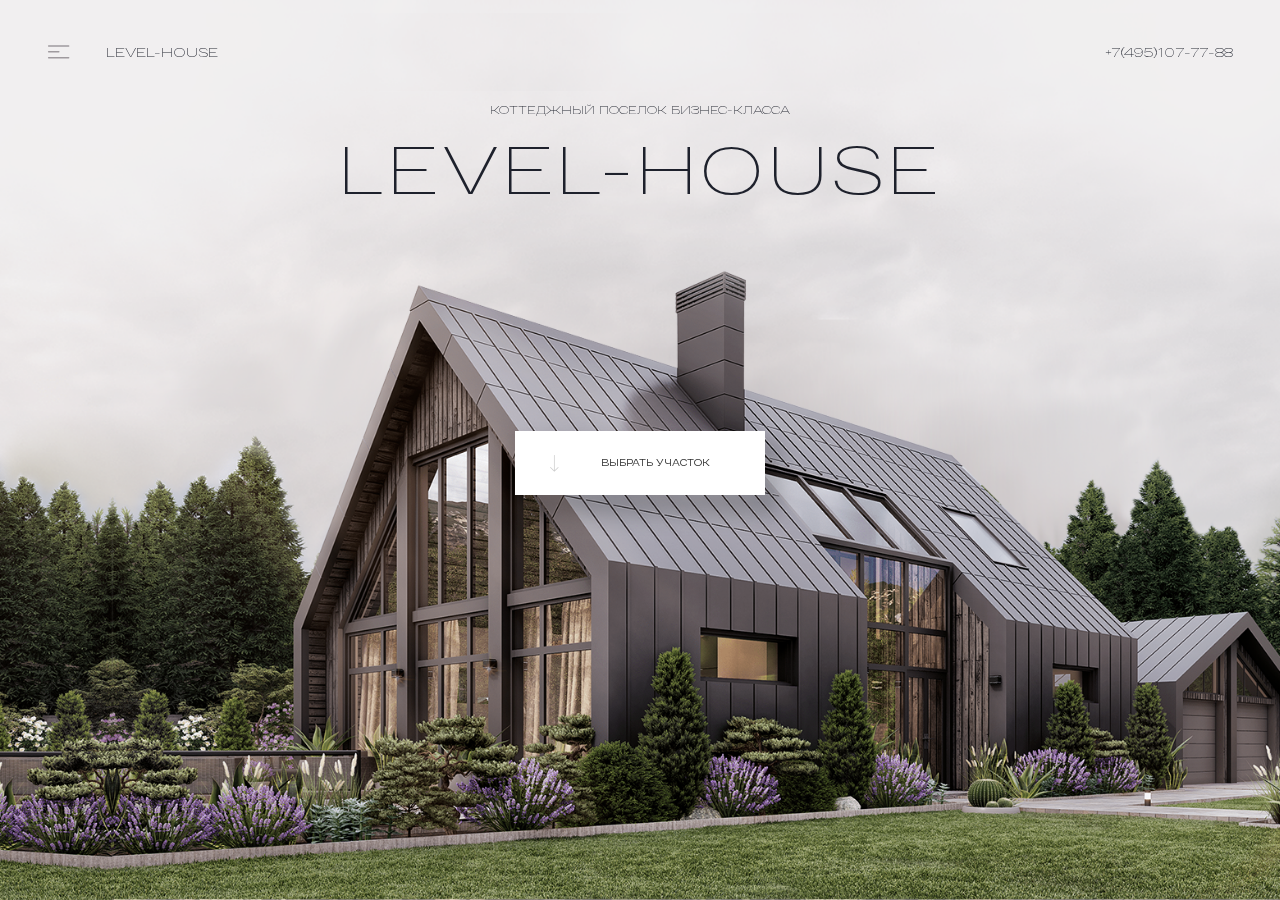
==== commit f282c15d: "Add files via upload" ====
--- a/index.html
+++ b/index.html
@@ -202,13 +202,98 @@
 		</a>
 		<div class="footer-soc">
 			<a target="_blank" href="https://www.instagram.com/level.house/" class="footer-soc__item footer-soc__item_1">
-				<img src="img/soc-1.png" alt="">
+				
+				<?xml version="1.0" standalone="no"?>
+				<!DOCTYPE svg PUBLIC "-//W3C//DTD SVG 20010904//EN"
+				 "http://www.w3.org/TR/2001/REC-SVG-20010904/DTD/svg10.dtd">
+				<svg version="1.0" xmlns="http://www.w3.org/2000/svg"
+				  viewBox="0 0 512.000000 512.000000"
+				 preserveAspectRatio="xMidYMid meet">
+
+				<g transform="translate(0.000000,512.000000) scale(0.100000,-0.100000)"
+				fill="#000000" stroke="none">
+				<path d="M1100 5105 c-287 -43 -514 -157 -721 -364 -213 -213 -329 -451 -368
+				-750 -15 -117 -15 -2745 0 -2862 39 -299 155 -537 368 -750 213 -213 451 -329
+				750 -368 117 -15 2745 -15 2862 0 299 39 537 155 750 368 213 213 329 451 368
+				750 15 117 15 2745 0 2862 -39 299 -155 537 -368 750 -213 213 -451 329 -750
+				368 -128 17 -2778 13 -2891 -4z m2997 -452 c113 -39 138 -52 231 -116 148
+				-102 265 -261 324 -440 l33 -102 0 -1435 c0 -1373 -1 -1438 -19 -1495 -67
+				-217 -183 -378 -354 -494 -74 -50 -138 -79 -242 -112 l-75 -24 -1435 0 -1435
+				0 -102 33 c-280 92 -476 297 -569 597 -18 57 -19 122 -19 1495 0 1373 1 1438
+				19 1495 71 228 195 394 380 510 78 49 212 101 295 115 25 4 683 7 1461 6
+				l1415 -1 92 -32z"/>
+				<path d="M3880 4256 c-71 -16 -112 -38 -160 -87 -65 -67 -85 -120 -85 -224 0
+				-78 4 -97 27 -140 55 -104 148 -165 264 -173 85 -5 130 7 201 55 199 134 176
+				439 -40 542 -74 35 -133 43 -207 27z"/>
+				<path d="M2396 3829 c-483 -67 -895 -403 -1045 -855 -51 -154 -65 -243 -65
+				-414 0 -171 14 -260 65 -415 121 -362 433 -673 797 -795 152 -50 242 -64 412
+				-64 170 0 260 14 412 64 364 122 676 433 797 795 51 155 65 244 65 415 0 224
+				-43 407 -140 590 -185 347 -503 586 -889 665 -96 20 -314 28 -409 14z m421
+				-458 c107 -35 136 -49 218 -104 168 -113 281 -270 346 -477 20 -65 24 -96 24
+				-230 0 -165 -12 -226 -71 -357 -74 -168 -249 -343 -418 -418 -130 -58 -191
+				-70 -356 -70 -165 0 -226 12 -356 70 -169 75 -344 250 -418 418 -59 131 -71
+				192 -71 357 0 134 4 165 24 230 34 108 64 171 121 254 113 164 271 277 465
+				334 99 29 114 31 265 27 119 -3 146 -7 227 -34z"/>
+				</g>
+				</svg>
+
 			</a>
 			<a target="_blank" href="https://t.me/level_House_Group" class="footer-soc__item footer-soc__item_2">
-				<img src="img/soc-2.png" alt="">
+				
+				<?xml version="1.0" standalone="no"?>
+				<!DOCTYPE svg PUBLIC "-//W3C//DTD SVG 20010904//EN"
+				 "http://www.w3.org/TR/2001/REC-SVG-20010904/DTD/svg10.dtd">
+				<svg version="1.0" xmlns="http://www.w3.org/2000/svg"
+				  viewBox="0 0 512.000000 512.000000"
+				 preserveAspectRatio="xMidYMid meet">
+
+				<g transform="translate(0.000000,512.000000) scale(0.100000,-0.100000)"
+				fill="#000000" stroke="none">
+				<path d="M4770 4666 c-340 -125 -4535 -1736 -4597 -1766 -205 -97 -229 -225
+				-58 -312 17 -9 300 -99 631 -202 l601 -187 1364 854 c751 469 1380 859 1398
+				865 47 16 87 15 105 -4 13 -13 14 -19 3 -38 -6 -13 -505 -466 -1107 -1006
+				-602 -541 -1097 -987 -1099 -992 -2 -5 -22 -275 -45 -600 l-42 -590 46 6 c25
+				3 64 16 87 29 24 12 180 154 349 315 168 161 312 296 319 298 7 3 275 -187
+				596 -422 320 -235 607 -438 638 -452 81 -38 171 -41 230 -10 53 28 104 98 126
+				171 8 28 192 875 407 1882 359 1676 392 1838 392 1925 0 82 -3 102 -25 145
+				-15 31 -42 62 -68 80 -59 41 -157 46 -251 11z"/>
+				</g>
+				</svg>
+
 			</a>
 			<a target="_blank" href="https://api.whatsapp.com/send?phone=79771057788" class="footer-soc__item footer-soc__item_3">
-				<img src="img/soc-3.png" alt="">
+				
+				<?xml version="1.0" standalone="no"?>
+				<!DOCTYPE svg PUBLIC "-//W3C//DTD SVG 20010904//EN"
+				 "http://www.w3.org/TR/2001/REC-SVG-20010904/DTD/svg10.dtd">
+				<svg version="1.0" xmlns="http://www.w3.org/2000/svg"
+				  viewBox="0 0 512.000000 512.000000"
+				 preserveAspectRatio="xMidYMid meet">
+
+				<g transform="translate(0.000000,512.000000) scale(0.100000,-0.100000)"
+				fill="#000000" stroke="none">
+				<path d="M2290 4945 c-1101 -136 -1967 -1020 -2081 -2124 -17 -163 -7 -473 21
+				-630 43 -247 115 -465 227 -688 l56 -112 -167 -611 c-92 -337 -166 -613 -164
+				-614 2 -2 282 71 623 161 496 131 625 162 645 154 14 -5 79 -34 145 -64 214
+				-97 439 -161 676 -193 165 -22 454 -22 614 0 526 74 995 306 1365 676 194 193
+				323 370 445 611 110 217 188 454 232 704 25 146 25 577 0 730 -43 259 -110
+				466 -223 695 -323 651 -919 1115 -1632 1270 -222 48 -553 63 -782 35z m625
+				-414 c287 -53 525 -149 760 -306 402 -269 697 -686 814 -1148 86 -340 79 -726
+				-18 -1053 -158 -528 -533 -973 -1025 -1213 -286 -140 -550 -201 -871 -201
+				-368 0 -693 89 -1026 281 l-56 32 -368 -97 c-202 -53 -370 -95 -371 -93 -2 2
+				39 160 92 352 52 192 96 356 96 364 1 9 -25 59 -57 111 -472 768 -348 1780
+				295 2420 320 318 726 514 1180 570 123 15 429 4 555 -19z"/>
+				<path d="M1641 3658 c-57 -28 -163 -153 -207 -245 -87 -180 -85 -408 5 -618
+				110 -259 399 -627 684 -871 200 -171 367 -272 612 -368 251 -98 299 -109 465
+				-109 131 0 152 2 212 25 100 38 175 85 249 158 58 57 70 75 89 135 23 76 37
+				197 26 239 -5 22 -34 40 -176 111 -260 130 -365 175 -409 175 -37 0 -43 -4
+				-87 -62 -101 -133 -194 -236 -218 -242 -29 -7 -86 14 -217 80 -213 106 -386
+				249 -535 440 -81 104 -154 222 -154 250 0 11 38 70 84 130 90 117 116 161 116
+				194 0 11 -20 66 -43 123 -24 56 -72 172 -107 257 -44 106 -74 165 -96 188
+				l-32 32 -108 0 c-91 0 -116 -4 -153 -22z"/>
+				</g>
+				</svg>
+
 			</a>
 		</div>
 	</div>
@@ -260,8 +345,51 @@
 					LEVEL-HOUSE
 				</h1>
 				<a href="#" class="modal-menu__item_3 header-btn btn-opacity wow fadeInUp" data-wow-delay="0.6s">
-					<img class="pc-true" src="img/arrow-bottom.png" alt="">
-					<img class="mob-true" src="img/arrow-bottom_white.png" alt="">
+					
+					<?xml version="1.0" encoding="iso-8859-1"?>
+					<!-- Generator: Adobe Illustrator 19.0.0, SVG Export Plug-In . SVG Version: 6.00 Build 0)  -->
+					<svg version="1.1" id="Capa_1" xmlns="http://www.w3.org/2000/svg" xmlns:xlink="http://www.w3.org/1999/xlink" x="0px" y="0px"
+						 viewBox="0 0 512.009 512.009" style="enable-background:new 0 0 512.009 512.009;" xml:space="preserve">
+					<g>
+						<g>
+							<path d="M508.625,247.801L508.625,247.801L392.262,131.437c-4.18-4.881-11.526-5.45-16.407-1.269
+								c-4.881,4.18-5.45,11.526-1.269,16.407c0.39,0.455,0.814,0.88,1.269,1.269l96.465,96.582H11.636C5.21,244.426,0,249.636,0,256.063
+								s5.21,11.636,11.636,11.636H472.32l-96.465,96.465c-4.881,4.18-5.45,11.526-1.269,16.407s11.526,5.45,16.407,1.269
+								c0.455-0.39,0.88-0.814,1.269-1.269l116.364-116.364C513.137,259.67,513.137,252.34,508.625,247.801z"/>
+						</g>
+					</g>
+					<g>
+					</g>
+					<g>
+					</g>
+					<g>
+					</g>
+					<g>
+					</g>
+					<g>
+					</g>
+					<g>
+					</g>
+					<g>
+					</g>
+					<g>
+					</g>
+					<g>
+					</g>
+					<g>
+					</g>
+					<g>
+					</g>
+					<g>
+					</g>
+					<g>
+					</g>
+					<g>
+					</g>
+					<g>
+					</g>
+					</svg>
+
 					<span>ВЫБРАТЬ УЧАСТОК</span>
 				</a>
 			</div>
@@ -668,6 +796,12 @@
 
 			ПАНОРАМА
 		</a>
+		<a href="map.html" class="homes-btn__more homes-btn_panoram homes-btn__map mob-true">
+			
+			
+
+			Посмотреть карту
+		</a>
 		<div class="col-inner text-left">
 		<div data-realty_widget_id="0" class="realty-widget"><div class="realty-widget-map leaflet-container leaflet-touch leaflet-fade-anim leaflet-grab leaflet-touch-drag leaflet-touch-zoom" style="width: 100%; height: 100vh; position: relative; outline: none;" tabindex="0"; background: #18161E><div class="leaflet-pane leaflet-map-pane" style="transform: translate3d(17px, 59px, 0px); display:none"><div class="leaflet-pane leaflet-tile-pane"></div><div class="leaflet-pane leaflet-shadow-pane"></div><div class="leaflet-pane leaflet-overlay-pane"><img class="leaflet-image-layer leaflet-zoom-animated" src="https://map.level-house.com/workdir/realty_maps/00/1-index-str3-2.jpg" alt="" style="z-index: 1; transform: translate3d(-350px, -524px, 0px); width: 2048px; height: 2048px;"><svg pointer-events="none" class="leaflet-zoom-animated" width="1728" height="1200" viewBox="-161 -159 1728 1200" style="transform: translate3d(-161px, -159px, 0px);"><g><path class="leaflet-interactive" stroke="#343e46" stroke-opacity="1" stroke-width="0" stroke-linecap="round" stroke-linejoin="round" fill="#de1818" fill-opacity="0.45" fill-rule="evenodd" d="M1107 58L1132 45L1162 66L1135 80z"></path><path class="leaflet-interactive" stroke="#343e46" stroke-opacity="1" stroke-width="0" stroke-linecap="round" stroke-linejoin="round" fill="#de1818" fill-opacity="0.45" fill-rule="evenodd" d="M1078 75L1107 58L1135 80L1108 95z"></path><path class="leaflet-interactive" stroke="#343e46" stroke-opacity="1" stroke-width="0" stroke-linecap="round" stroke-linejoin="round" fill="#de1818" fill-opacity="0.45" fill-rule="evenodd" d="M1132 45L1158 31L1188 51L1162 66z"></path><path class="leaflet-interactive" stroke="#343e46" stroke-opacity="1" stroke-width="0" stroke-linecap="round" stroke-linejoin="round" fill="#f7b961" fill-opacity="0.45" fill-rule="evenodd" d="M1158 31L1192 13L1207 43L1188 51z"></path><path class="leaflet-interactive" stroke="#343e46" stroke-opacity="1" stroke-width="0" stroke-linecap="round" stroke-linejoin="round" fill="#f7b961" fill-opacity="0.45" fill-rule="evenodd" d="M1192 13L1240 16L1235 48L1207 43z"></path><path class="leaflet-interactive" stroke="#343e46" stroke-opacity="1" stroke-width="0" stroke-linecap="round" stroke-linejoin="round" fill="#de1818" fill-opacity="0.45" fill-rule="evenodd" d="M420 495L438 501L451 509L431 547L397 539z"></path><path class="leaflet-interactive" stroke="#343e46" stroke-opacity="1" stroke-width="0" stroke-linecap="round" stroke-linejoin="round" fill="#de1818" fill-opacity="0.45" fill-rule="evenodd" d="M386 486L420 495L397 539L365 528z"></path><path class="leaflet-interactive" stroke="#343e46" stroke-opacity="1" stroke-width="0" stroke-linecap="round" stroke-linejoin="round" fill="#de1818" fill-opacity="0.45" fill-rule="evenodd" d="M353 477L386 486L365 528L330 520z"></path><path class="leaflet-interactive" stroke="#343e46" stroke-opacity="1" stroke-width="0" stroke-linecap="round" stroke-linejoin="round" fill="#de1818" fill-opacity="0.45" fill-rule="evenodd" d="M325 470L353 477L330 520L297 508z"></path><path class="leaflet-interactive" stroke="#343e46" stroke-opacity="1" stroke-width="0" stroke-linecap="round" stroke-linejoin="round" fill="#de1818" fill-opacity="0.45" fill-rule="evenodd" d="M327 380L354 356L383 368L363 393z"></path><path class="leaflet-interactive" stroke="#343e46" stroke-opacity="1" stroke-width="0" stroke-linecap="round" stroke-linejoin="round" fill="#de1818" fill-opacity="0.45" fill-rule="evenodd" d="M310 401L327 380L363 393L346 414z"></path><path class="leaflet-interactive" stroke="#343e46" stroke-opacity="1" stroke-width="0" stroke-linecap="round" stroke-linejoin="round" fill="#343e46" fill-opacity="0" fill-rule="evenodd" d="M290 423L310 401L346 414L327 437z"></path><path class="leaflet-interactive" stroke="#343e46" stroke-opacity="1" stroke-width="0" stroke-linecap="round" stroke-linejoin="round" fill="#de1818" fill-opacity="0.45" fill-rule="evenodd" d="M271 445L290 423L327 437L309 459z"></path><path class="leaflet-interactive" stroke="#343e46" stroke-opacity="1" stroke-width="0" stroke-linecap="round" stroke-linejoin="round" fill="#de1818" fill-opacity="0.45" fill-rule="evenodd" d="M250 468L271 445L309 459L291 483z"></path><path class="leaflet-interactive" stroke="#343e46" stroke-opacity="1" stroke-width="0" stroke-linecap="round" stroke-linejoin="round" fill="#de1818" fill-opacity="0.45" fill-rule="evenodd" d="M231 491L250 468L291 483L271 508z"></path><path class="leaflet-interactive" stroke="#343e46" stroke-opacity="1" stroke-width="0" stroke-linecap="round" stroke-linejoin="round" fill="#de1818" fill-opacity="0.45" fill-rule="evenodd" d="M207 517L231 491L271 508L245 537z"></path><path class="leaflet-interactive" stroke="#343e46" stroke-opacity="1" stroke-width="0" stroke-linecap="round" stroke-linejoin="round" fill="#de1818" fill-opacity="0.45" fill-rule="evenodd" d="M187 544L207 517L245 537L222 562z"></path><path class="leaflet-interactive" stroke="#343e46" stroke-opacity="1" stroke-width="0" stroke-linecap="round" stroke-linejoin="round" fill="#de1818" fill-opacity="0.45" fill-rule="evenodd" d="M165 570L187 544L222 562L199 588z"></path><path class="leaflet-interactive" stroke="#343e46" stroke-opacity="1" stroke-width="0" stroke-linecap="round" stroke-linejoin="round" fill="#de1818" fill-opacity="0.45" fill-rule="evenodd" d="M141 597L165 570L199 588L176 615z"></path><path class="leaflet-interactive" stroke="#343e46" stroke-opacity="1" stroke-width="0" stroke-linecap="round" stroke-linejoin="round" fill="#de1818" fill-opacity="0.45" fill-rule="evenodd" d="M119 621L141 597L176 615L153 639z"></path><path class="leaflet-interactive" stroke="#343e46" stroke-opacity="1" stroke-width="0" stroke-linecap="round" stroke-linejoin="round" fill="#343e46" fill-opacity="0" fill-rule="evenodd" d="M119 621L153 639L133 663L97 649z"></path><path class="leaflet-interactive" stroke="#343e46" stroke-opacity="1" stroke-width="0" stroke-linecap="round" stroke-linejoin="round" fill="#de1818" fill-opacity="0.45" fill-rule="evenodd" d="M183 635L207 645L181 680L154 669z"></path><path class="leaflet-interactive" stroke="#343e46" stroke-opacity="1" stroke-width="0" stroke-linecap="round" stroke-linejoin="round" fill="#343e46" fill-opacity="0" fill-rule="evenodd" d="M207 645L235 657L210 694L181 680z"></path><path class="leaflet-interactive" stroke="#343e46" stroke-opacity="1" stroke-width="0" stroke-linecap="round" stroke-linejoin="round" fill="#de1818" fill-opacity="0.45" fill-rule="evenodd" d="M209 606L245 622L222 651L183 635z"></path><path class="leaflet-interactive" stroke="#343e46" stroke-opacity="1" stroke-width="0" stroke-linecap="round" stroke-linejoin="round" fill="#343e46" fill-opacity="0" fill-rule="evenodd" d="M232 576L270 592L245 622L209 606z"></path><path class="leaflet-interactive" stroke="#343e46" stroke-opacity="1" stroke-width="0" stroke-linecap="round" stroke-linejoin="round" fill="#de1818" fill-opacity="0.45" fill-rule="evenodd" d="M257 549L291 566L270 592L232 576z"></path><path class="leaflet-interactive" stroke="#343e46" stroke-opacity="1" stroke-width="0" stroke-linecap="round" stroke-linejoin="round" fill="#de1818" fill-opacity="0.45" fill-rule="evenodd" d="M281 522L317 536L291 566L257 549z"></path><path class="leaflet-interactive" stroke="#343e46" stroke-opacity="1" stroke-width="0" stroke-linecap="round" stroke-linejoin="round" fill="#de1818" fill-opacity="0.45" fill-rule="evenodd" d="M299 556L317 536L353 544L334 572z"></path><path class="leaflet-interactive" stroke="#343e46" stroke-opacity="1" stroke-width="0" stroke-linecap="round" stroke-linejoin="round" fill="#343e46" fill-opacity="0" fill-rule="evenodd" d="M279 580L299 556L334 572L317 596z"></path><path class="leaflet-interactive" stroke="#343e46" stroke-opacity="1" stroke-width="0" stroke-linecap="round" stroke-linejoin="round" fill="#343e46" fill-opacity="0" fill-rule="evenodd" d="M260 604L279 580L317 596L299 621z"></path><path class="leaflet-interactive" stroke="#343e46" stroke-opacity="1" stroke-width="0" stroke-linecap="round" stroke-linejoin="round" fill="#de1818" fill-opacity="0.45" fill-rule="evenodd" d="M240 628L260 604L299 621L281 645z"></path><path class="leaflet-interactive" stroke="#343e46" stroke-opacity="1" stroke-width="0" stroke-linecap="round" stroke-linejoin="round" fill="#de1818" fill-opacity="0.45" fill-rule="evenodd" d="M222 651L240 628L281 645L264 669z"></path><path class="leaflet-interactive" stroke="#343e46" stroke-opacity="1" stroke-width="0" stroke-linecap="round" stroke-linejoin="round" fill="#de1818" fill-opacity="0.45" fill-rule="evenodd" d="M235 657L264 669L239 705L210 694z"></path><path class="leaflet-interactive" stroke="#343e46" stroke-opacity="1" stroke-width="0" stroke-linecap="round" stroke-linejoin="round" fill="#de1818" fill-opacity="0.45" fill-rule="evenodd" d="M280 677L299 651L337 665L317 694z"></path><path class="leaflet-interactive" stroke="#343e46" stroke-opacity="1" stroke-width="0" stroke-linecap="round" stroke-linejoin="round" fill="#343e46" fill-opacity="0" fill-rule="evenodd" d="M280 677L262 710L303 718L317 694z"></path><path class="leaflet-interactive" stroke="#343e46" stroke-opacity="1" stroke-width="0" stroke-linecap="round" stroke-linejoin="round" fill="#de1818" fill-opacity="0.45" fill-rule="evenodd" d="M318 623L299 651L337 665L353 638z"></path><path class="leaflet-interactive" stroke="#343e46" stroke-opacity="1" stroke-width="0" stroke-linecap="round" stroke-linejoin="round" fill="#de1818" fill-opacity="0.45" fill-rule="evenodd" d="M333 598L374 612L353 638L318 623z"></path><path class="leaflet-interactive" stroke="#343e46" stroke-opacity="1" stroke-width="0" stroke-linecap="round" stroke-linejoin="round" fill="#f7b961" fill-opacity="0.45" fill-rule="evenodd" d="M353 571L333 598L374 612L390 588z"></path><path class="leaflet-interactive" stroke="#343e46" stroke-opacity="1" stroke-width="0" stroke-linecap="round" stroke-linejoin="round" fill="#de1818" fill-opacity="0.45" fill-rule="evenodd" d="M370 548L409 561L390 588L353 571z"></path><path class="leaflet-interactive" stroke="#343e46" stroke-opacity="1" stroke-width="0" stroke-linecap="round" stroke-linejoin="round" fill="#343e46" fill-opacity="0" fill-rule="evenodd" d="M390 588L409 561L446 573L424 602z"></path><path class="leaflet-interactive" stroke="#343e46" stroke-opacity="1" stroke-width="0" stroke-linecap="round" stroke-linejoin="round" fill="#343e46" fill-opacity="0" fill-rule="evenodd" d="M374 612L390 588L424 602L405 632z"></path><path class="leaflet-interactive" stroke="#343e46" stroke-opacity="1" stroke-width="0" stroke-linecap="round" stroke-linejoin="round" fill="#343e46" fill-opacity="0" fill-rule="evenodd" d="M348 649L374 612L405 632L384 664z"></path><path class="leaflet-interactive" stroke="#343e46" stroke-opacity="1" stroke-width="0" stroke-linecap="round" stroke-linejoin="round" fill="#343e46" fill-opacity="0" fill-rule="evenodd" d="M326 682L348 649L384 664L362 696z"></path><path class="leaflet-interactive" stroke="#343e46" stroke-opacity="1" stroke-width="0" stroke-linecap="round" stroke-linejoin="round" fill="#343e46" fill-opacity="0" fill-rule="evenodd" d="M326 682L362 696L342 724L303 718z"></path><path class="leaflet-interactive" stroke="#343e46" stroke-opacity="1" stroke-width="0" stroke-linecap="round" stroke-linejoin="round" fill="#de1818" fill-opacity="0.45" fill-rule="evenodd" d="M470 580L508 596L495 620L452 604z"></path><path class="leaflet-interactive" stroke="#343e46" stroke-opacity="1" stroke-width="0" stroke-linecap="round" stroke-linejoin="round" fill="#de1818" fill-opacity="0.45" fill-rule="evenodd" d="M452 604L495 620L478 646L435 630z"></path><path class="leaflet-interactive" stroke="#343e46" stroke-opacity="1" stroke-width="0" stroke-linecap="round" stroke-linejoin="round" fill="#f7b961" fill-opacity="0.45" fill-rule="evenodd" d="M435 630L478 646L461 674L419 656z"></path><path class="leaflet-interactive" stroke="#343e46" stroke-opacity="1" stroke-width="0" stroke-linecap="round" stroke-linejoin="round" fill="#de1818" fill-opacity="0.45" fill-rule="evenodd" d="M402 683L419 656L461 674L444 702z"></path><path class="leaflet-interactive" stroke="#343e46" stroke-opacity="1" stroke-width="0" stroke-linecap="round" stroke-linejoin="round" fill="#343e46" fill-opacity="0" fill-rule="evenodd" d="M402 683L444 702L425 732L381 713z"></path><path class="leaflet-interactive" stroke="#343e46" stroke-opacity="1" stroke-width="0" stroke-linecap="round" stroke-linejoin="round" fill="#de1818" fill-opacity="0.45" fill-rule="evenodd" d="M425 732L381 713L363 750L415 759z"></path><path class="leaflet-interactive" stroke="#343e46" stroke-opacity="1" stroke-width="0" stroke-linecap="round" stroke-linejoin="round" fill="#343e46" fill-opacity="0" fill-rule="evenodd" d="M363 750L415 759L406 790L353 780z"></path><path class="leaflet-interactive" stroke="#343e46" stroke-opacity="1" stroke-width="0" stroke-linecap="round" stroke-linejoin="round" fill="#f7b961" fill-opacity="0.45" fill-rule="evenodd" d="M353 780L406 790L397 821L344 815z"></path><path class="leaflet-interactive" stroke="#343e46" stroke-opacity="1" stroke-width="0" stroke-linecap="round" stroke-linejoin="round" fill="#f7b961" fill-opacity="0.45" fill-rule="evenodd" d="M344 815L397 821L387 856L333 847z"></path><path class="leaflet-interactive" stroke="#343e46" stroke-opacity="1" stroke-width="0" stroke-linecap="round" stroke-linejoin="round" fill="#343e46" fill-opacity="0" fill-rule="evenodd" d="M333 847L387 856L382 871L315 903z"></path><path class="leaflet-interactive" stroke="#343e46" stroke-opacity="1" stroke-width="0" stroke-linecap="round" stroke-linejoin="round" fill="#de1818" fill-opacity="0.45" fill-rule="evenodd" d="M226 815L210 855L257 862L270 822z"></path><path class="leaflet-interactive" stroke="#343e46" stroke-opacity="1" stroke-width="0" stroke-linecap="round" stroke-linejoin="round" fill="#de1818" fill-opacity="0.45" fill-rule="evenodd" d="M240 770L226 815L270 822L285 779z"></path><path class="leaflet-interactive" stroke="#343e46" stroke-opacity="1" stroke-width="0" stroke-linecap="round" stroke-linejoin="round" fill="#de1818" fill-opacity="0.45" fill-rule="evenodd" d="M254 731L297 738L285 779L240 770z"></path><path class="leaflet-interactive" stroke="#343e46" stroke-opacity="1" stroke-width="0" stroke-linecap="round" stroke-linejoin="round" fill="#de1818" fill-opacity="0.45" fill-rule="evenodd" d="M297 738L338 745L325 786L285 779z"></path><path class="leaflet-interactive" stroke="#343e46" stroke-opacity="1" stroke-width="0" stroke-linecap="round" stroke-linejoin="round" fill="#de1818" fill-opacity="0.45" fill-rule="evenodd" d="M270 822L285 779L325 786L311 827z"></path><path class="leaflet-interactive" stroke="#343e46" stroke-opacity="1" stroke-width="0" stroke-linecap="round" stroke-linejoin="round" fill="#de1818" fill-opacity="0.45" fill-rule="evenodd" d="M296 870L311 827L270 822L257 862z"></path><path class="leaflet-interactive" stroke="#343e46" stroke-opacity="1" stroke-width="0" stroke-linecap="round" stroke-linejoin="round" fill="#f7b961" fill-opacity="0.45" fill-rule="evenodd" d="M183 741L220 755L208 785L165 767z"></path><path class="leaflet-interactive" stroke="#343e46" stroke-opacity="1" stroke-width="0" stroke-linecap="round" stroke-linejoin="round" fill="#de1818" fill-opacity="0.45" fill-rule="evenodd" d="M202 713L231 725L220 755L183 741z"></path><path class="leaflet-interactive" stroke="#343e46" stroke-opacity="1" stroke-width="0" stroke-linecap="round" stroke-linejoin="round" fill="#343e46" fill-opacity="0" fill-rule="evenodd" d="M168 698L202 713L165 767L129 753L149 726z"></path><path class="leaflet-interactive" stroke="#343e46" stroke-opacity="1" stroke-width="0" stroke-linecap="round" stroke-linejoin="round" fill="#343e46" fill-opacity="0" fill-rule="evenodd" d="M130 686L168 698L149 726L113 711z"></path><path class="leaflet-interactive" stroke="#343e46" stroke-opacity="1" stroke-width="0" stroke-linecap="round" stroke-linejoin="round" fill="#de1818" fill-opacity="0.45" fill-rule="evenodd" d="M113 711L149 726L129 753L92 739z"></path><path class="leaflet-interactive" stroke="#343e46" stroke-opacity="1" stroke-width="0" stroke-linecap="round" stroke-linejoin="round" fill="#de1818" fill-opacity="0.45" fill-rule="evenodd" d="M14 640L49 654L13 704L-29 686z"></path><path class="leaflet-interactive" stroke="#343e46" stroke-opacity="1" stroke-width="0" stroke-linecap="round" stroke-linejoin="round" fill="#de1818" fill-opacity="0.45" fill-rule="evenodd" d="M69 639L97 649L119 621L125 607L70 616z"></path><path class="leaflet-interactive" stroke="#343e46" stroke-opacity="1" stroke-width="0" stroke-linecap="round" stroke-linejoin="round" fill="#f7b961" fill-opacity="0.45" fill-rule="evenodd" d="M49 654L87 670L48 719L13 704z"></path><path class="leaflet-interactive" stroke="#343e46" stroke-opacity="1" stroke-width="0" stroke-linecap="round" stroke-linejoin="round" fill="#de1818" fill-opacity="0.45" fill-rule="evenodd" d="M87 670L121 682L103 706L68 693z"></path><path class="leaflet-interactive" stroke="#343e46" stroke-opacity="1" stroke-width="0" stroke-linecap="round" stroke-linejoin="round" fill="#de1818" fill-opacity="0.45" fill-rule="evenodd" d="M68 693L103 706L84 734L48 719z"></path><path class="leaflet-interactive" stroke="#343e46" stroke-opacity="1" stroke-width="0" stroke-linecap="round" stroke-linejoin="round" fill="#de1818" fill-opacity="0.45" fill-rule="evenodd" d="M1202 60L1232 66L1228 97L1213 91L1183 71z"></path><path class="leaflet-interactive" stroke="#343e46" stroke-opacity="1" stroke-width="0" stroke-linecap="round" stroke-linejoin="round" fill="#343e46" fill-opacity="0" fill-rule="evenodd" d="M1183 71L1156 86L1156 89L1183 109L1213 91z"></path><path class="leaflet-interactive" stroke="#343e46" stroke-opacity="1" stroke-width="0" stroke-linecap="round" stroke-linejoin="round" fill="#343e46" fill-opacity="0" fill-rule="evenodd" d="M1183 109L1213 91L1228 97L1222 137z"></path><path class="leaflet-interactive" stroke="#343e46" stroke-opacity="1" stroke-width="0" stroke-linecap="round" stroke-linejoin="round" fill="#343e46" fill-opacity="0" fill-rule="evenodd" d="M1154 148L1186 130L1206 144L1174 162z"></path><path class="leaflet-interactive" stroke="#343e46" stroke-opacity="1" stroke-width="0" stroke-linecap="round" stroke-linejoin="round" fill="#343e46" fill-opacity="0" fill-rule="evenodd" d="M1137 135L1168 117L1186 130L1154 148z"></path><path class="leaflet-interactive" stroke="#343e46" stroke-opacity="1" stroke-width="0" stroke-linecap="round" stroke-linejoin="round" fill="#343e46" fill-opacity="0" fill-rule="evenodd" d="M1136 97L1140 97L1168 117L1149 128L1120 106z"></path><path class="leaflet-interactive" stroke="#343e46" stroke-opacity="1" stroke-width="0" stroke-linecap="round" stroke-linejoin="round" fill="#343e46" fill-opacity="0" fill-rule="evenodd" d="M1120 106L1149 128L1127 141L1098 119z"></path><path class="leaflet-interactive" stroke="#343e46" stroke-opacity="1" stroke-width="0" stroke-linecap="round" stroke-linejoin="round" fill="#343e46" fill-opacity="0" fill-rule="evenodd" d="M1077 130L1098 119L1127 141L1100 156L1078 135z"></path><path class="leaflet-interactive" stroke="#343e46" stroke-opacity="1" stroke-width="0" stroke-linecap="round" stroke-linejoin="round" fill="#de1818" fill-opacity="0.45" fill-rule="evenodd" d="M1137 135L1212 189L1192 190L1157 200L1100 156L1127 141z"></path><path class="leaflet-interactive" stroke="#343e46" stroke-opacity="1" stroke-width="0" stroke-linecap="round" stroke-linejoin="round" fill="#343e46" fill-opacity="0" fill-rule="evenodd" d="M1063 140L1089 159L1066 169L1042 150z"></path><path class="leaflet-interactive" stroke="#343e46" stroke-opacity="1" stroke-width="0" stroke-linecap="round" stroke-linejoin="round" fill="#de1818" fill-opacity="0.45" fill-rule="evenodd" d="M1089 159L1157 200L1111 218L1053 174L1066 169z"></path><path class="leaflet-interactive" stroke="#343e46" stroke-opacity="1" stroke-width="0" stroke-linecap="round" stroke-linejoin="round" fill="#f7b961" fill-opacity="0.45" fill-rule="evenodd" d="M1017 165L1042 150L1066 169L1053 174L1041 182z"></path><path class="leaflet-interactive" stroke="#343e46" stroke-opacity="1" stroke-width="0" stroke-linecap="round" stroke-linejoin="round" fill="#343e46" fill-opacity="0" fill-rule="evenodd" d="M1017 165L995 176L995 180L1015 195L1041 182z"></path><path class="leaflet-interactive" stroke="#343e46" stroke-opacity="1" stroke-width="0" stroke-linecap="round" stroke-linejoin="round" fill="#de1818" fill-opacity="0.45" fill-rule="evenodd" d="M1053 174L1111 218L1058 239L1010 200L1015 195L1041 182z"></path><path class="leaflet-interactive" stroke="#343e46" stroke-opacity="1" stroke-width="0" stroke-linecap="round" stroke-linejoin="round" fill="#f7b961" fill-opacity="0.45" fill-rule="evenodd" d="M1078 75L1108 95L1083 109L1052 89z"></path><path class="leaflet-interactive" stroke="#343e46" stroke-opacity="1" stroke-width="0" stroke-linecap="round" stroke-linejoin="round" fill="#f7b961" fill-opacity="0.45" fill-rule="evenodd" d="M1026 102L1052 89L1083 109L1054 124z"></path><path class="leaflet-interactive" stroke="#343e46" stroke-opacity="1" stroke-width="0" stroke-linecap="round" stroke-linejoin="round" fill="#f7b961" fill-opacity="0.45" fill-rule="evenodd" d="M1000 117L1026 102L1054 124L1027 140z"></path><path class="leaflet-interactive" stroke="#343e46" stroke-opacity="1" stroke-width="0" stroke-linecap="round" stroke-linejoin="round" fill="#343e46" fill-opacity="0" fill-rule="evenodd" d="M972 131L1000 117L1027 140L1001 155z"></path><path class="leaflet-interactive" stroke="#343e46" stroke-opacity="1" stroke-width="0" stroke-linecap="round" stroke-linejoin="round" fill="#de1818" fill-opacity="0.45" fill-rule="evenodd" d="M944 147L972 131L1001 155L973 171z"></path><path class="leaflet-interactive" stroke="#343e46" stroke-opacity="1" stroke-width="0" stroke-linecap="round" stroke-linejoin="round" fill="#de1818" fill-opacity="0.45" fill-rule="evenodd" d="M914 162L944 147L973 171L944 186z"></path><path class="leaflet-interactive" stroke="#343e46" stroke-opacity="1" stroke-width="0" stroke-linecap="round" stroke-linejoin="round" fill="#de1818" fill-opacity="0.45" fill-rule="evenodd" d="M888 177L914 162L944 186L917 202z"></path><path class="leaflet-interactive" stroke="#343e46" stroke-opacity="1" stroke-width="0" stroke-linecap="round" stroke-linejoin="round" fill="#de1818" fill-opacity="0.45" fill-rule="evenodd" d="M858 192L888 177L917 202L887 218z"></path><path class="leaflet-interactive" stroke="#343e46" stroke-opacity="1" stroke-width="0" stroke-linecap="round" stroke-linejoin="round" fill="#de1818" fill-opacity="0.45" fill-rule="evenodd" d="M976 187L983 186L1003 204L982 216L957 198z"></path><path class="leaflet-interactive" stroke="#343e46" stroke-opacity="1" stroke-width="0" stroke-linecap="round" stroke-linejoin="round" fill="#de1818" fill-opacity="0.45" fill-rule="evenodd" d="M933 211L957 198L982 216L968 225L954 231z"></path><path class="leaflet-interactive" stroke="#343e46" stroke-opacity="1" stroke-width="0" stroke-linecap="round" stroke-linejoin="round" fill="#de1818" fill-opacity="0.45" fill-rule="evenodd" d="M910 224L933 211L954 231L930 245L909 228z"></path><path class="leaflet-interactive" stroke="#343e46" stroke-opacity="1" stroke-width="0" stroke-linecap="round" stroke-linejoin="round" fill="#de1818" fill-opacity="0.45" fill-rule="evenodd" d="M1010 200L1058 239L1049 242L1020 266L968 225L1003 204z"></path><path class="leaflet-interactive" stroke="#343e46" stroke-opacity="1" stroke-width="0" stroke-linecap="round" stroke-linejoin="round" fill="#de1818" fill-opacity="0.45" fill-rule="evenodd" d="M930 245L954 231L968 225L1020 266L1013 273L996 298L939 253z"></path><path class="leaflet-interactive" stroke="#343e46" stroke-opacity="1" stroke-width="0" stroke-linecap="round" stroke-linejoin="round" fill="#343e46" fill-opacity="0" fill-rule="evenodd" d="M893 234L918 254L879 275L856 255z"></path><path class="leaflet-interactive" stroke="#343e46" stroke-opacity="1" stroke-width="0" stroke-linecap="round" stroke-linejoin="round" fill="#343e46" fill-opacity="0" fill-rule="evenodd" d="M918 254L941 271L901 294L879 275z"></path><path class="leaflet-interactive" stroke="#343e46" stroke-opacity="1" stroke-width="0" stroke-linecap="round" stroke-linejoin="round" fill="#f7b961" fill-opacity="0.45" fill-rule="evenodd" d="M941 271L963 292L962 296L948 305L928 316L901 294z"></path><path class="leaflet-interactive" stroke="#343e46" stroke-opacity="1" stroke-width="0" stroke-linecap="round" stroke-linejoin="round" fill="#343e46" fill-opacity="0" fill-rule="evenodd" d="M822 274L856 255L879 275L841 296L821 279z"></path><path class="leaflet-interactive" stroke="#343e46" stroke-opacity="1" stroke-width="0" stroke-linecap="round" stroke-linejoin="round" fill="#343e46" fill-opacity="0" fill-rule="evenodd" d="M879 275L901 294L863 316L841 296z"></path><path class="leaflet-interactive" stroke="#343e46" stroke-opacity="1" stroke-width="0" stroke-linecap="round" stroke-linejoin="round" fill="#343e46" fill-opacity="0" fill-rule="evenodd" d="M863 316L901 294L928 316L890 336L886 336z"></path><path class="leaflet-interactive" stroke="#343e46" stroke-opacity="1" stroke-width="0" stroke-linecap="round" stroke-linejoin="round" fill="#f7b961" fill-opacity="0.45" fill-rule="evenodd" d="M928 316L948 305L978 377L942 400L882 345L886 336L890 336z"></path><path class="leaflet-interactive" stroke="#343e46" stroke-opacity="1" stroke-width="0" stroke-linecap="round" stroke-linejoin="round" fill="#de1818" fill-opacity="0.45" fill-rule="evenodd" d="M872 348L873 345L882 345L942 400L883 440L796 394L805 387L838 368z"></path><path class="leaflet-interactive" stroke="#343e46" stroke-opacity="1" stroke-width="0" stroke-linecap="round" stroke-linejoin="round" fill="#343e46" fill-opacity="0" fill-rule="evenodd" d="M773 371L814 347L838 368L805 387z"></path><path class="leaflet-interactive" stroke="#343e46" stroke-opacity="1" stroke-width="0" stroke-linecap="round" stroke-linejoin="round" fill="#343e46" fill-opacity="0" fill-rule="evenodd" d="M853 326L873 345L872 348L838 368L814 347z"></path><path class="leaflet-interactive" stroke="#343e46" stroke-opacity="1" stroke-width="0" stroke-linecap="round" stroke-linejoin="round" fill="#343e46" fill-opacity="0" fill-rule="evenodd" d="M741 354L786 326L810 350L773 371z"></path><path class="leaflet-interactive" stroke="#343e46" stroke-opacity="1" stroke-width="0" stroke-linecap="round" stroke-linejoin="round" fill="#343e46" fill-opacity="0" fill-rule="evenodd" d="M786 326L793 321L829 304L853 326L810 350z"></path><path class="leaflet-interactive" stroke="#343e46" stroke-opacity="1" stroke-width="0" stroke-linecap="round" stroke-linejoin="round" fill="#343e46" fill-opacity="0" fill-rule="evenodd" d="M805 284L829 304L793 321L772 302z"></path><path class="leaflet-interactive" stroke="#343e46" stroke-opacity="1" stroke-width="0" stroke-linecap="round" stroke-linejoin="round" fill="#de1818" fill-opacity="0.45" fill-rule="evenodd" d="M772 302L756 311L751 316L727 345L729 348L741 354L793 321z"></path><path class="leaflet-interactive" stroke="#343e46" stroke-opacity="1" stroke-width="0" stroke-linecap="round" stroke-linejoin="round" fill="#f7b961" fill-opacity="0.45" fill-rule="evenodd" d="M858 192L887 218L857 235L828 209z"></path><path class="leaflet-interactive" stroke="#343e46" stroke-opacity="1" stroke-width="0" stroke-linecap="round" stroke-linejoin="round" fill="#343e46" fill-opacity="0" fill-rule="evenodd" d="M800 224L828 209L857 235L828 250z"></path><path class="leaflet-interactive" stroke="#343e46" stroke-opacity="1" stroke-width="0" stroke-linecap="round" stroke-linejoin="round" fill="#343e46" fill-opacity="0" fill-rule="evenodd" d="M770 242L800 224L828 250L798 268z"></path><path class="leaflet-interactive" stroke="#343e46" stroke-opacity="1" stroke-width="0" stroke-linecap="round" stroke-linejoin="round" fill="#f7b961" fill-opacity="0.45" fill-rule="evenodd" d="M738 258L770 242L798 268L768 286z"></path><path class="leaflet-interactive" stroke="#343e46" stroke-opacity="1" stroke-width="0" stroke-linecap="round" stroke-linejoin="round" fill="#de1818" fill-opacity="0.45" fill-rule="evenodd" d="M738 258L768 286L737 302L710 275z"></path><path class="leaflet-interactive" stroke="#343e46" stroke-opacity="1" stroke-width="0" stroke-linecap="round" stroke-linejoin="round" fill="#de1818" fill-opacity="0.45" fill-rule="evenodd" d="M710 275L737 302L721 321L683 302z"></path><path class="leaflet-interactive" stroke="#343e46" stroke-opacity="1" stroke-width="0" stroke-linecap="round" stroke-linejoin="round" fill="#de1818" fill-opacity="0.45" fill-rule="evenodd" d="M683 302L721 321L703 341L665 323z"></path><path class="leaflet-interactive" stroke="#343e46" stroke-opacity="1" stroke-width="0" stroke-linecap="round" stroke-linejoin="round" fill="#de1818" fill-opacity="0.45" fill-rule="evenodd" d="M655 334L637 355L675 374L694 352z"></path><path class="leaflet-interactive" stroke="#343e46" stroke-opacity="1" stroke-width="0" stroke-linecap="round" stroke-linejoin="round" fill="#de1818" fill-opacity="0.45" fill-rule="evenodd" d="M637 355L675 374L654 397L616 378z"></path><path class="leaflet-interactive" stroke="#343e46" stroke-opacity="1" stroke-width="0" stroke-linecap="round" stroke-linejoin="round" fill="#de1818" fill-opacity="0.45" fill-rule="evenodd" d="M597 401L616 378L654 397L635 420z"></path><path class="leaflet-interactive" stroke="#343e46" stroke-opacity="1" stroke-width="0" stroke-linecap="round" stroke-linejoin="round" fill="#343e46" fill-opacity="0" fill-rule="evenodd" d="M714 358L750 377L727 397L695 380z"></path><path class="leaflet-interactive" stroke="#343e46" stroke-opacity="1" stroke-width="0" stroke-linecap="round" stroke-linejoin="round" fill="#f7b961" fill-opacity="0.45" fill-rule="evenodd" d="M750 377L786 397L722 434L700 423L727 397z"></path><path class="leaflet-interactive" stroke="#343e46" stroke-opacity="1" stroke-width="0" stroke-linecap="round" stroke-linejoin="round" fill="#343e46" fill-opacity="0" fill-rule="evenodd" d="M695 380L727 397L700 423L672 408z"></path><path class="leaflet-interactive" stroke="#343e46" stroke-opacity="1" stroke-width="0" stroke-linecap="round" stroke-linejoin="round" fill="#343e46" fill-opacity="0" fill-rule="evenodd" d="M672 408L722 434L693 448L655 430z"></path><path class="leaflet-interactive" stroke="#343e46" stroke-opacity="1" stroke-width="0" stroke-linecap="round" stroke-linejoin="round" fill="#de1818" fill-opacity="0.45" fill-rule="evenodd" d="M655 430L693 448L664 471L633 446z"></path><path class="leaflet-interactive" stroke="#343e46" stroke-opacity="1" stroke-width="0" stroke-linecap="round" stroke-linejoin="round" fill="#343e46" fill-opacity="0" fill-rule="evenodd" d="M597 401L591 406L550 409L598 449L635 420z"></path><path class="leaflet-interactive" stroke="#343e46" stroke-opacity="1" stroke-width="0" stroke-linecap="round" stroke-linejoin="round" fill="#343e46" fill-opacity="0" fill-rule="evenodd" d="M550 409L526 432L571 468L598 449z"></path><path class="leaflet-interactive" stroke="#343e46" stroke-opacity="1" stroke-width="0" stroke-linecap="round" stroke-linejoin="round" fill="#343e46" fill-opacity="0" fill-rule="evenodd" d="M526 432L503 453L545 487L571 468z"></path><path class="leaflet-interactive" stroke="#343e46" stroke-opacity="1" stroke-width="0" stroke-linecap="round" stroke-linejoin="round" fill="#343e46" fill-opacity="0" fill-rule="evenodd" d="M624 453L657 477L630 498L598 473z"></path><path class="leaflet-interactive" stroke="#343e46" stroke-opacity="1" stroke-width="0" stroke-linecap="round" stroke-linejoin="round" fill="#343e46" fill-opacity="0" fill-rule="evenodd" d="M598 473L569 495L600 522L630 498z"></path><path class="leaflet-interactive" stroke="#343e46" stroke-opacity="1" stroke-width="0" stroke-linecap="round" stroke-linejoin="round" fill="#343e46" fill-opacity="0" fill-rule="evenodd" d="M569 495L539 519L571 544L600 522z"></path><path class="leaflet-interactive" stroke="#343e46" stroke-opacity="1" stroke-width="0" stroke-linecap="round" stroke-linejoin="round" fill="#343e46" fill-opacity="0" fill-rule="evenodd" d="M503 453L479 476L517 509L545 487z"></path><path class="leaflet-interactive" stroke="#343e46" stroke-opacity="1" stroke-width="0" stroke-linecap="round" stroke-linejoin="round" fill="#de1818" fill-opacity="0.45" fill-rule="evenodd" d="M479 476L454 504L487 533L517 509z"></path><path class="leaflet-interactive" stroke="#343e46" stroke-opacity="1" stroke-width="0" stroke-linecap="round" stroke-linejoin="round" fill="#de1818" fill-opacity="0.45" fill-rule="evenodd" d="M539 519L508 541L540 568L571 544z"></path><path class="leaflet-interactive" stroke="#343e46" stroke-opacity="1" stroke-width="0" stroke-linecap="round" stroke-linejoin="round" fill="#343e46" fill-opacity="0" fill-rule="evenodd" d="M508 541L540 568L513 589L482 561z"></path><path class="leaflet-interactive" stroke="#343e46" stroke-opacity="1" stroke-width="0" stroke-linecap="round" stroke-linejoin="round" fill="#343e46" fill-opacity="0" fill-rule="evenodd" d="M210 855L232 918L237 920L293 893L298 884L296 870L257 862z"></path><path class="leaflet-interactive" stroke="#343e46" stroke-opacity="1" stroke-width="0" stroke-linecap="round" stroke-linejoin="round" fill="#343e46" fill-opacity="0" fill-rule="evenodd" d="M1240 16L1273 18L1268 60L1235 55z"></path><path class="leaflet-interactive" stroke="#343e46" stroke-opacity="1" stroke-width="0" stroke-linecap="round" stroke-linejoin="round" fill="#343e46" fill-opacity="0" fill-rule="evenodd" d="M1235 55L1268 60L1264 102L1228 97z"></path><path class="leaflet-interactive" stroke="#343e46" stroke-opacity="1" stroke-width="0" stroke-linecap="round" stroke-linejoin="round" fill="#343e46" fill-opacity="0" fill-rule="evenodd" d="M1228 97L1264 102L1259 164L1222 137z"></path><path class="leaflet-interactive" stroke="#343e46" stroke-opacity="1" stroke-width="0" stroke-linecap="round" stroke-linejoin="round" fill="#f7b961" fill-opacity="0.45" fill-rule="evenodd" d="M1206 144L1224 157L1190 174L1174 162z"></path><path class="leaflet-interactive" stroke="#343e46" stroke-opacity="1" stroke-width="0" stroke-linecap="round" stroke-linejoin="round" fill="#f7b961" fill-opacity="0.45" fill-rule="evenodd" d="M1190 174L1224 157L1243 169L1212 189z"></path></g></svg></div><div class="leaflet-pane leaflet-marker-pane"></div><div class="leaflet-pane leaflet-tooltip-pane"></div><div class="leaflet-pane leaflet-popup-pane"></div><div class="leaflet-proxy leaflet-zoom-animated" style="transform: translate3d(1053px, 965px, 0px) scale(4);"></div></div><div class="leaflet-control-container"><div class="leaflet-top leaflet-left"><div class="leaflet-control-zoom leaflet-bar leaflet-control"><a class="leaflet-control-zoom-in" href="#" title="Zoom in" role="button" aria-label="Zoom in">+</a><a class="leaflet-control-zoom-out leaflet-disabled" href="#" title="Zoom out" role="button" aria-label="Zoom out">−</a></div></div><div class="leaflet-top leaflet-right"></div><div class="leaflet-bottom leaflet-left"></div><div class="leaflet-bottom leaflet-right"><div class="leaflet-control-attribution leaflet-control"><a href="https://leafletjs.com" title="A JS library for interactive maps">Leaflet</a></div></div></div></div><div class="realty-widget-price"></div></div>
 		<p><script data-version="v1" type="text/javascript">
@@ -702,7 +836,7 @@
 				<form action="" class="contacts-form contacts-form-1">
 					<input type="text" class="contacts-form__input" name="name" placeholder="Ваше имя" style="text-transform: none;">
 					
-					<input type="text" class="contacts-form__input" required name="phone" placeholder="+7 (925)-11-11-111">
+					<input type="text" class="contacts-form__input phone" required name="phone" placeholder="+7 (925)-11-11-111">
 					<button class="contacts-form__btn btn-opacity">
 						
 						<?xml version="1.0" encoding="iso-8859-1"?>
@@ -803,7 +937,7 @@
 				</div>
 		</div>
 		<div class="container">
-			<div class="slide-time__ln" data-animation="fadeInUp" data-delay="2s">
+			<div class="slide-time__ln" data-animation="fadeInUp" data-delay="1s">
 				<img src="img/line-top.png" alt="">
 			</div>
 			<h2 class="slider-slide__title" data-animation="fadeInUp" data-delay="0.3s">
@@ -811,7 +945,7 @@
 				ЗАПОВЕДНИК
 			</h2>
 		</div>
-		<div class="slider-slide-text" data-animation="fadeInUp" data-delay="2s">
+		<div class="slider-slide-text" data-animation="fadeInUp" data-delay="1s">
 			Единственный заповедник Московской области — это <br>
 			островок дикой природы вблизи густонаселенного <br>
 			мегаполиса. Здесь можно увидеть уникальные для <br>
@@ -982,7 +1116,7 @@
 			<img src="img/camera-right.png" alt="">
 		</div>
 		<div class="container">
-			<div class="slide-time__ln" data-animation="fadeInUp" data-delay="2s">
+			<div class="slide-time__ln" data-animation="fadeInUp" data-delay="1s">
 				<img src="img/line-top.png" alt="">
 			</div>
 			<h2 class="slider-slide__title" data-animation="fadeInUp" data-delay="0.3s">
@@ -991,7 +1125,7 @@
 			<h3 class="slider-slide__subtitle" data-animation="fadeInUp" data-delay="0.3s">
 				ПО ВСЕМУ ПЕРИМЕТРУ ПОСЕЛКА
 			</h3>
-			<div class="slider-slide-text" data-animation="fadeInUp" data-delay="2s">
+			<div class="slider-slide-text" data-animation="fadeInUp" data-delay="1s">
 				Посёлок расположен у истока  Приокско — Терасного <br>
 				заповедника прославившимся своим неповторимым <br>
 				хвойным лесом. Среди природы и чистейшего воздуха <br>
@@ -1036,7 +1170,7 @@
 				</div>
 		</div>
 		<div class="container">
-			<div class="slide-time__ln" data-animation="fadeInUp" data-delay="2s">
+			<div class="slide-time__ln" data-animation="fadeInUp" data-delay="1s">
 				<img src="img/line-top.png" alt="">
 			</div>
 			<div class="slider-triss slider-triss__1" data-animation="fadeInLeft" data-delay="0.6s">
@@ -1051,7 +1185,7 @@
 			<h3 class="slider-slide__subtitle" data-animation="fadeInUp" data-delay="0.3s">
 				КПП
 			</h3>
-			<div class="slider-slide-text" data-animation="fadeInUp" data-delay="2s">
+			<div class="slider-slide-text" data-animation="fadeInUp" data-delay="1s">
 				Проезд на территорию поселка, строго контролируется. <br>
 				Также вы не будете наблюдать хаотичную парковку <br>
 				автомобилей. Мы продумали каждую деталь <br>
@@ -1145,7 +1279,7 @@
 				</div>
 		</div>
 		<div class="container">
-			<div class="slide-time__ln" data-animation="fadeInUp" data-delay="2s">
+			<div class="slide-time__ln" data-animation="fadeInUp" data-delay="1s">
 				<img src="img/line-top.png" alt="">
 			</div>
 			<h2 class="slider-slide__title" data-animation="fadeInUp" data-delay="0.3s">
@@ -1154,7 +1288,7 @@
 			<h3 class="slider-slide__subtitle" data-animation="fadeInUp" data-delay="0.3s">
 				ПЛОЩАДЬЮ БОЛЕЕ 15 КИЛОМЕТРОВ
 			</h3>
-			<div class="slider-slide-text" data-animation="fadeInUp" data-delay="2s">
+			<div class="slider-slide-text" data-animation="fadeInUp" data-delay="1s">
 				Посёлок расположен у истока  Приокско — Терасного <br>
 				заповедника прославившимся своим неповторимым <br>
 				хвойным лесом. Среди природы и чистейшего воздуха <br>
@@ -1247,7 +1381,7 @@
 				</div>
 		</div>
 		<div class="container">
-			<div class="slide-time__ln" data-animation="fadeInUp" data-delay="2s">
+			<div class="slide-time__ln" data-animation="fadeInUp" data-delay="1s">
 				<img src="img/line-top-ferm.png" alt="">
 			</div>
 			<h2 class="slider-slide__title" data-animation="fadeInUp" data-delay="0.3s">
@@ -1256,7 +1390,7 @@
 			<h3 class="slider-slide__subtitle" data-animation="fadeInUp" data-delay="0.3s">
 				ПРОДУКТЫ
 			</h3>
-			<div class="slider-slide-text" data-animation="fadeInUp" data-delay="2s">
+			<div class="slider-slide-text" data-animation="fadeInUp" data-delay="1s">
 				На территории поселка, расположен рынок с <br>
 				экологически чистыми продуктами из ближайших <br>
 				фермерских хозяйств.
@@ -1303,7 +1437,7 @@
 			<h2 class="slider-slide__title mob-true" data-animation="fadeInUp" data-delay="0.3s">
 				СПОРТ
 			</h2>
-			<p class="slider-slide__text">
+			<p class="slider-slide__text" data-animation="fadeInUp" data-delay="0.3s">
 				Здесь есть все для комфортного время- <br>
 				провождения: оснащенные современной <br>
 				техникой коттеджи с зоной для барбекю, <br>
@@ -1318,7 +1452,7 @@
 				<form action="" class="contacts-form contacts-form-2" data-animation="fadeInLeft" data-delay="0.3s">
 					<input type="text" class="contacts-form__input" name="name" placeholder="Ваше имя" style="text-transform: none;">
 					<input type="text" class="contacts-form__input" required name="email" placeholder="ВАШ E-MAIL">
-					<input type="text" class="contacts-form__input" required name="phone" placeholder="+7 (925)-11-11-111">
+					<input type="text" class="contacts-form__input phone" required name="phone" placeholder="+7 (925)-11-11-111">
 					<button class="contacts-form__btn btn-opacity">
 						<img src="img/arrow-top.png" alt="">
 						<span>СКАЧАТЬ КАТАЛОГ</span>
--- a/css/main.css
+++ b/css/main.css
@@ -199,7 +199,7 @@
   -webkit-box-sizing: border-box;
           box-sizing: border-box;
   padding-left: 2.44792vw; }
-  .header-btn img {
+  .header-btn svg {
     width: 0.78125vw;
     margin-right: 3.02083vw; }
   .header-btn span {
@@ -209,6 +209,18 @@
     font-weight: 400;
     line-height: 0.8599vw;
     letter-spacing: 0.00104vw; }
+
+.contacts-form__btn span {
+  font-family: "RF Dewi Expanded";
+  position: relative;
+  right: 0.5vw; }
+
+.header .header-btn svg {
+  width: 1.30208vw;
+  fill: #CECECE;
+  -webkit-transform: rotate(90deg);
+      -ms-transform: rotate(90deg);
+          transform: rotate(90deg); }
 
 .homes {
   position: relative;
@@ -385,7 +397,7 @@
     -webkit-transition: .4s all ease;
     -o-transition: .4s all ease;
     transition: .4s all ease;
-    background-image: url("../img/arr_wht.png");
+    background-image: url("../img/right-arrow.svg");
     -webkit-transform: scale(-1, 1);
         -ms-transform: scale(-1, 1);
             transform: scale(-1, 1);
@@ -2460,11 +2472,10 @@
   position: relative; }
 
 .slider-slide-9__farm {
-  width: 100%;
-  max-width: 84.375vw;
   position: absolute;
-  top: -20px;
-  right: -2.08333vw; }
+  bottom: 0;
+  right: -2.08333vw;
+  height: 102vh; }
 
 .slider-slide-7 {
   position: relative; }
@@ -2508,6 +2519,9 @@
   margin-right: 2.39583vw; }
   .slider-slide-3 .header-btn svg * {
     fill: #B4B4B4; }
+
+.slider-slide-2 .slider-slide__title {
+  font-weight: 300; }
 
 @-webkit-keyframes pulse {
   0% {
@@ -3821,14 +3835,14 @@
             align-items: center;
     position: absolute;
     top: 9.83146vw; }
-  .footer-soc__item_1 img {
+  .footer-soc__item_1 svg {
     width: 5.89888vw; }
   .footer-soc__item_2 {
     margin-top: 11.79775vw;
     margin-bottom: 11.79775vw; }
-    .footer-soc__item_2 img {
+    .footer-soc__item_2 svg {
       width: 5.33708vw; }
-  .footer-soc__item_3 img {
+  .footer-soc__item_3 svg {
     width: 5.33708vw; }
   .slider {
     min-height: 283.70787vw; }
@@ -5419,7 +5433,49 @@
     width: 3.83333vw;
     margin-right: 2.98958vw; }
   .slide-1 .slider-slide__title {
-    font-weight: 300; } }
+    font-weight: 300; }
+  #maps {
+    position: relative; }
+    #maps::after {
+      position: absolute;
+      width: 100%;
+      height: 100%;
+      z-index: 10000;
+      background: red;
+      content: '';
+      display: block;
+      left: 0;
+      right: 0;
+      bottom: 0;
+      top: 0;
+      opacity: 0; }
+  .homes-btn__map {
+    top: 22vw !important; }
+  .panorama-btn {
+    margin-bottom: 14vw; }
+  .menu-left-bottom {
+    margin-top: 4.30208vw;
+    padding-top: 12.75vw; }
+  .header .header-btn svg {
+    width: 7.30208vw;
+    margin-right: 8vw;
+    fill: #444040; }
+  .slider-slide-2 .slider-slide__subtitle {
+    font-size: 3.14607vw;
+    margin-top: 1vh; }
+  .slider-page .slider-slide-4 {
+    padding-bottom: 0;
+    -webkit-box-align: center;
+        -ms-flex-align: center;
+            align-items: center; }
+    .slider-page .slider-slide-4 .slider-slide_cam__left {
+      display: block;
+      top: auto;
+      bottom: 0; }
+  .contacts-form__btn span {
+    font-size: 3.81348vw; }
+  body .arrow-top__block svg {
+    max-width: 3.34375vw; } }
 
 @media (min-height: 570px) and (max-width: 430px) {
   .homes {
@@ -5526,10 +5582,7 @@
   .slider-slide-10 .slider-slide__text {
     margin-right: auto !important;
     margin-left: auto !important;
-    left: 50%;
-    -webkit-transform: translateX(-50%);
-        -ms-transform: translateX(-50%);
-            transform: translateX(-50%);
+    left: 13vw;
     top: 30vh; }
   .homes .container .homes-arrows {
     position: static; }
@@ -5672,4 +5725,4 @@
     letter-spacing: 0.00052vw;
     line-height: normal; }
 
-/*# sourceMappingURL=[data-uri]